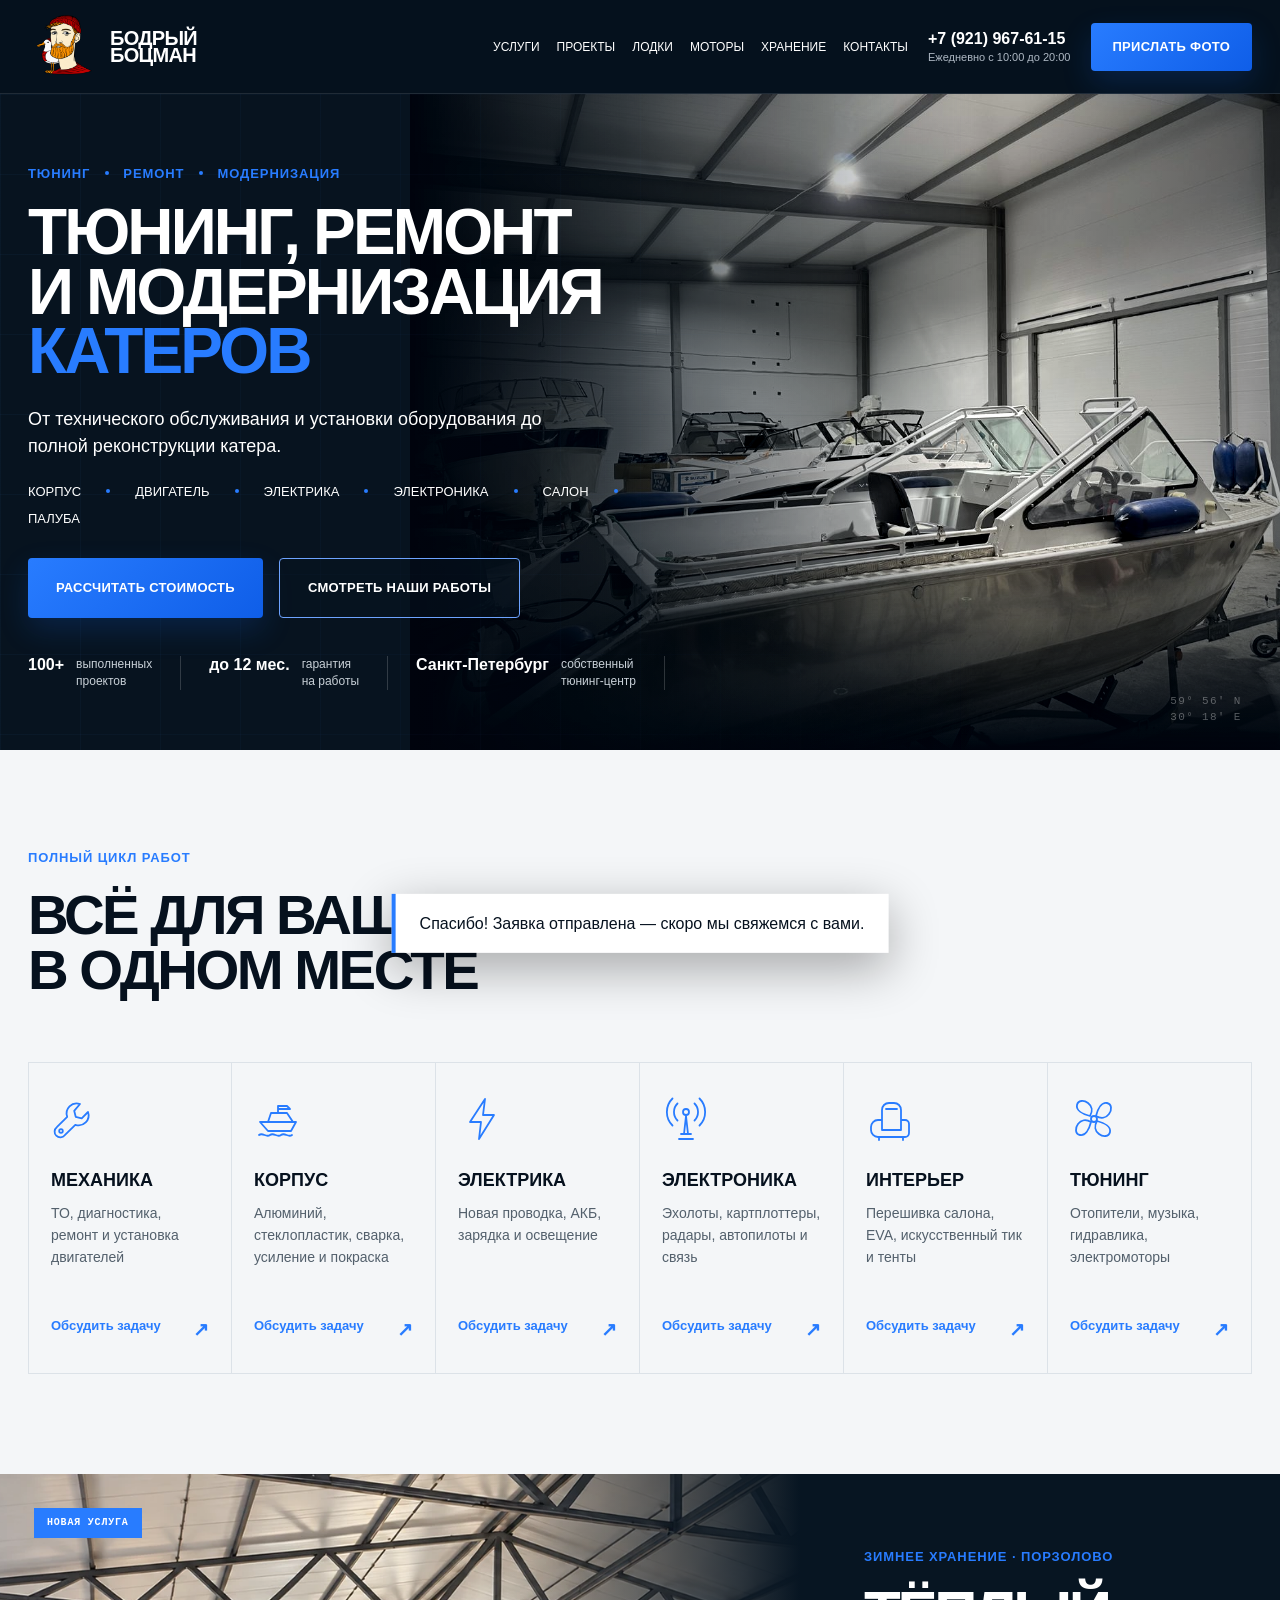
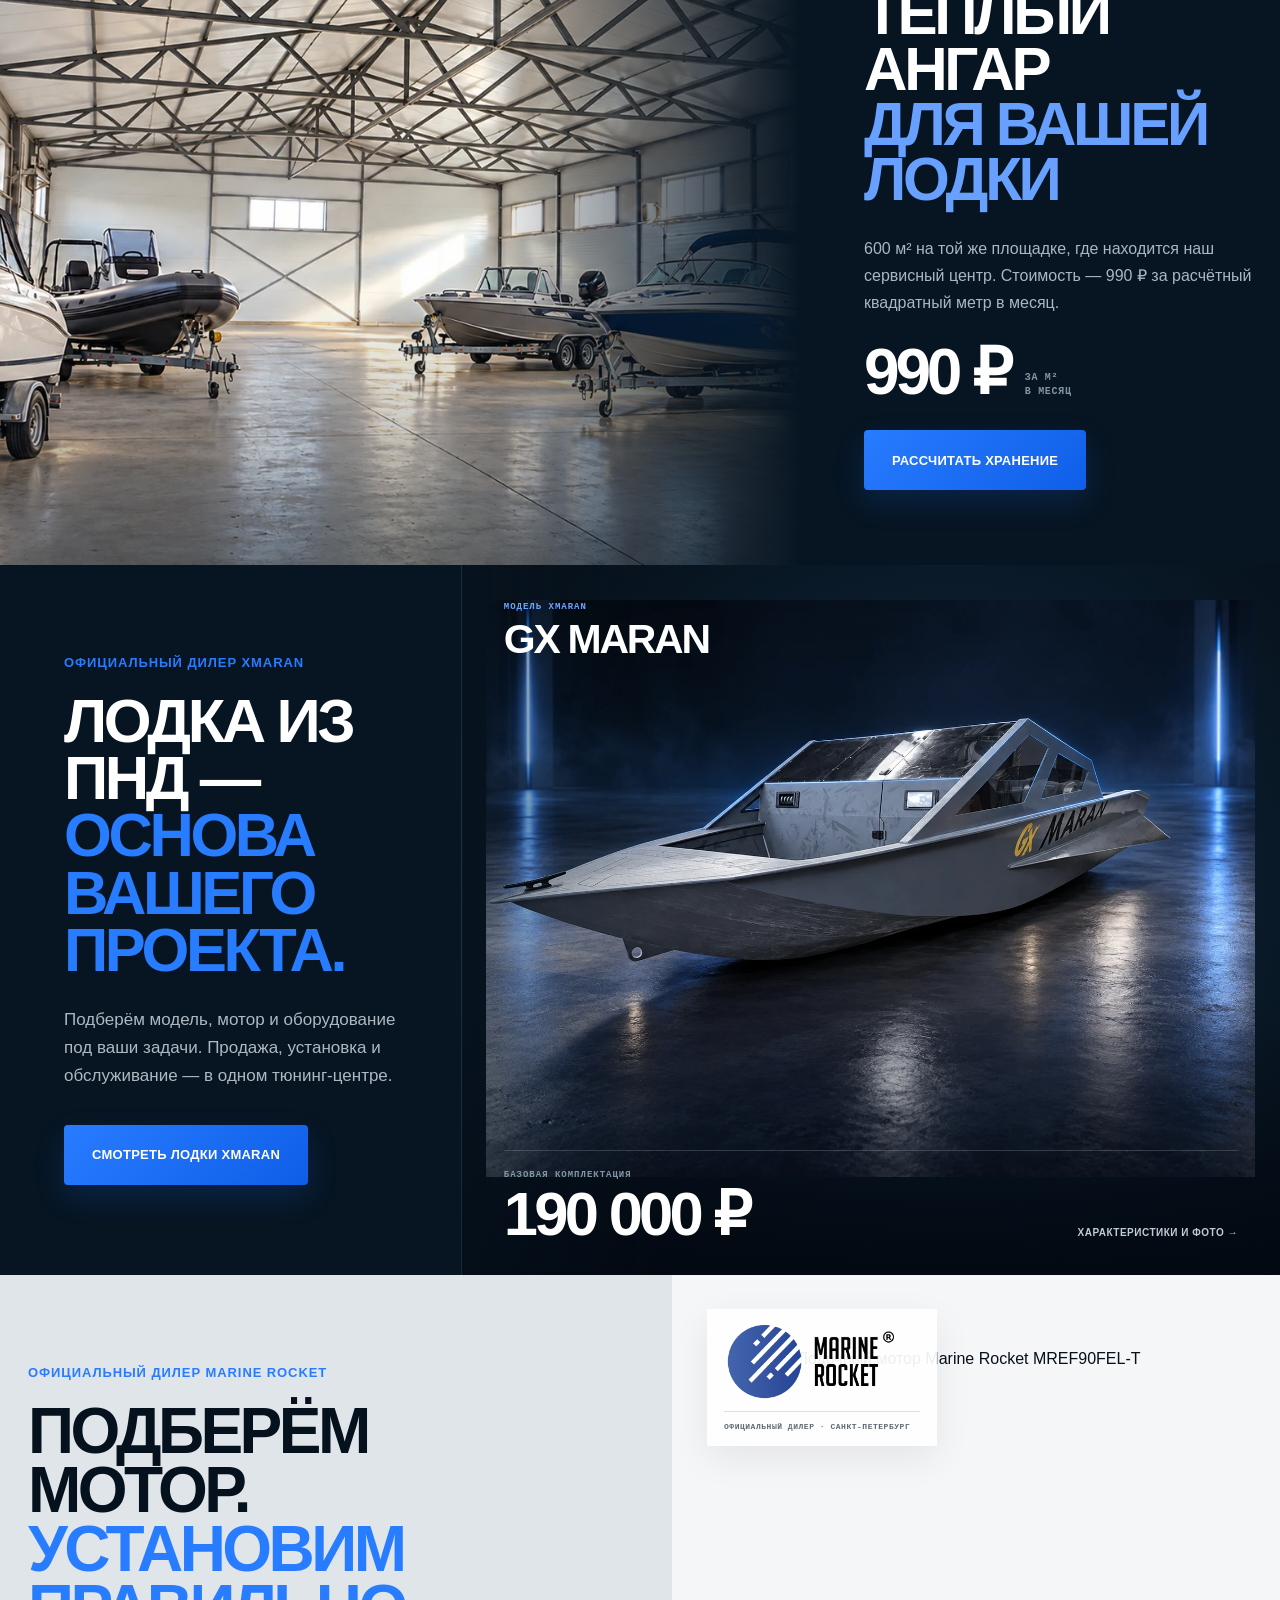
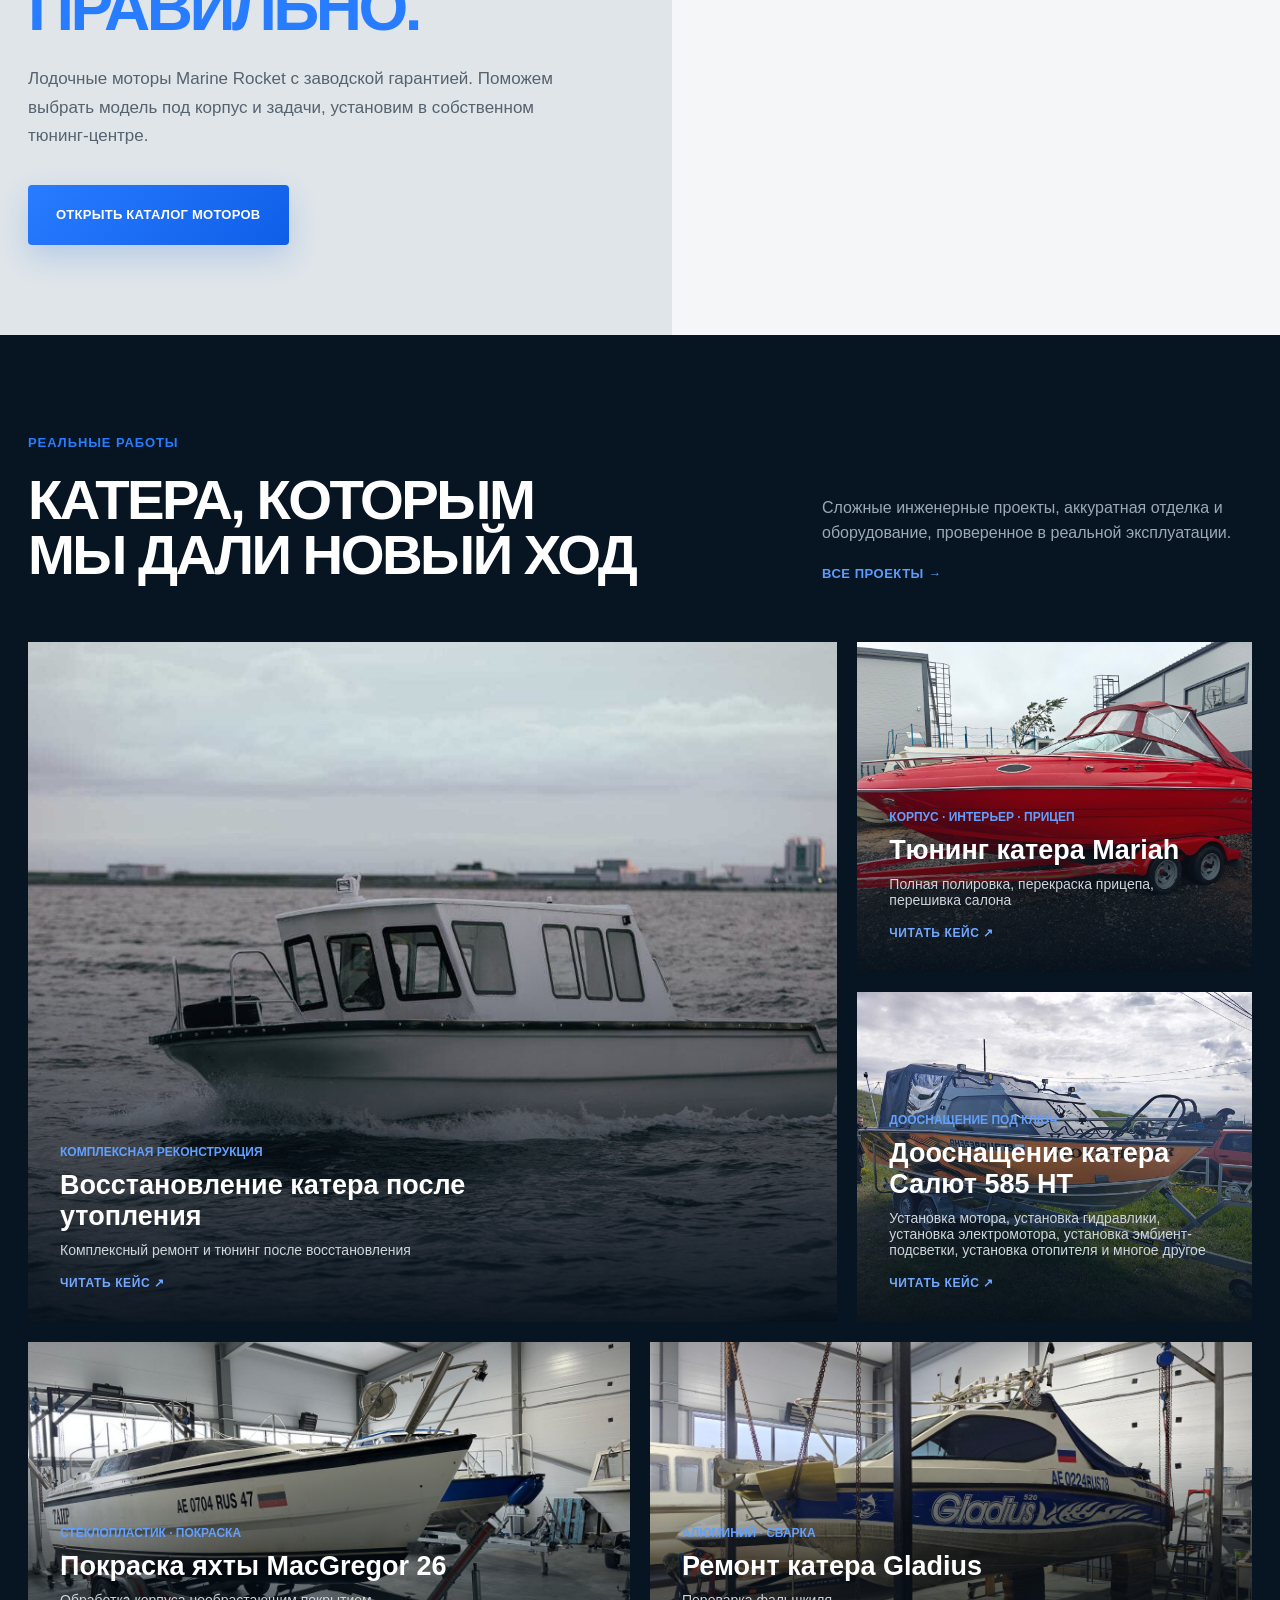
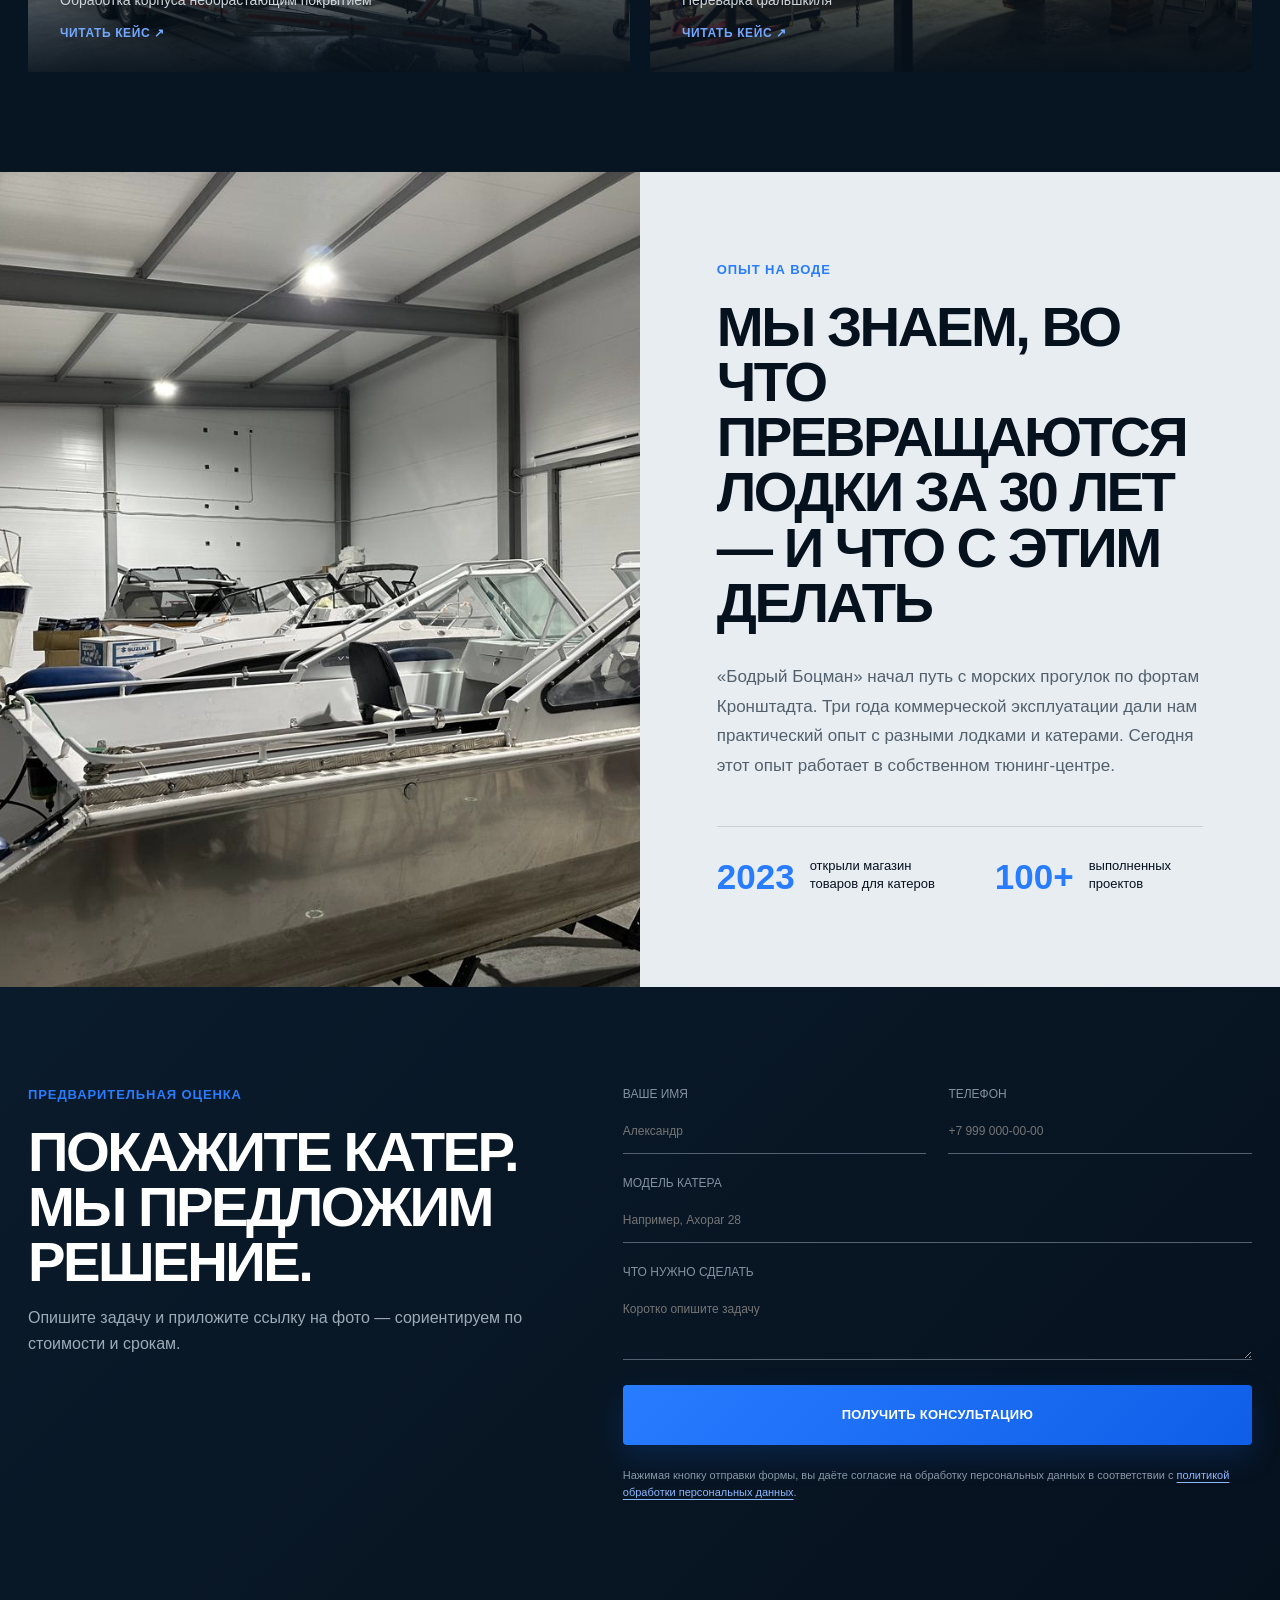
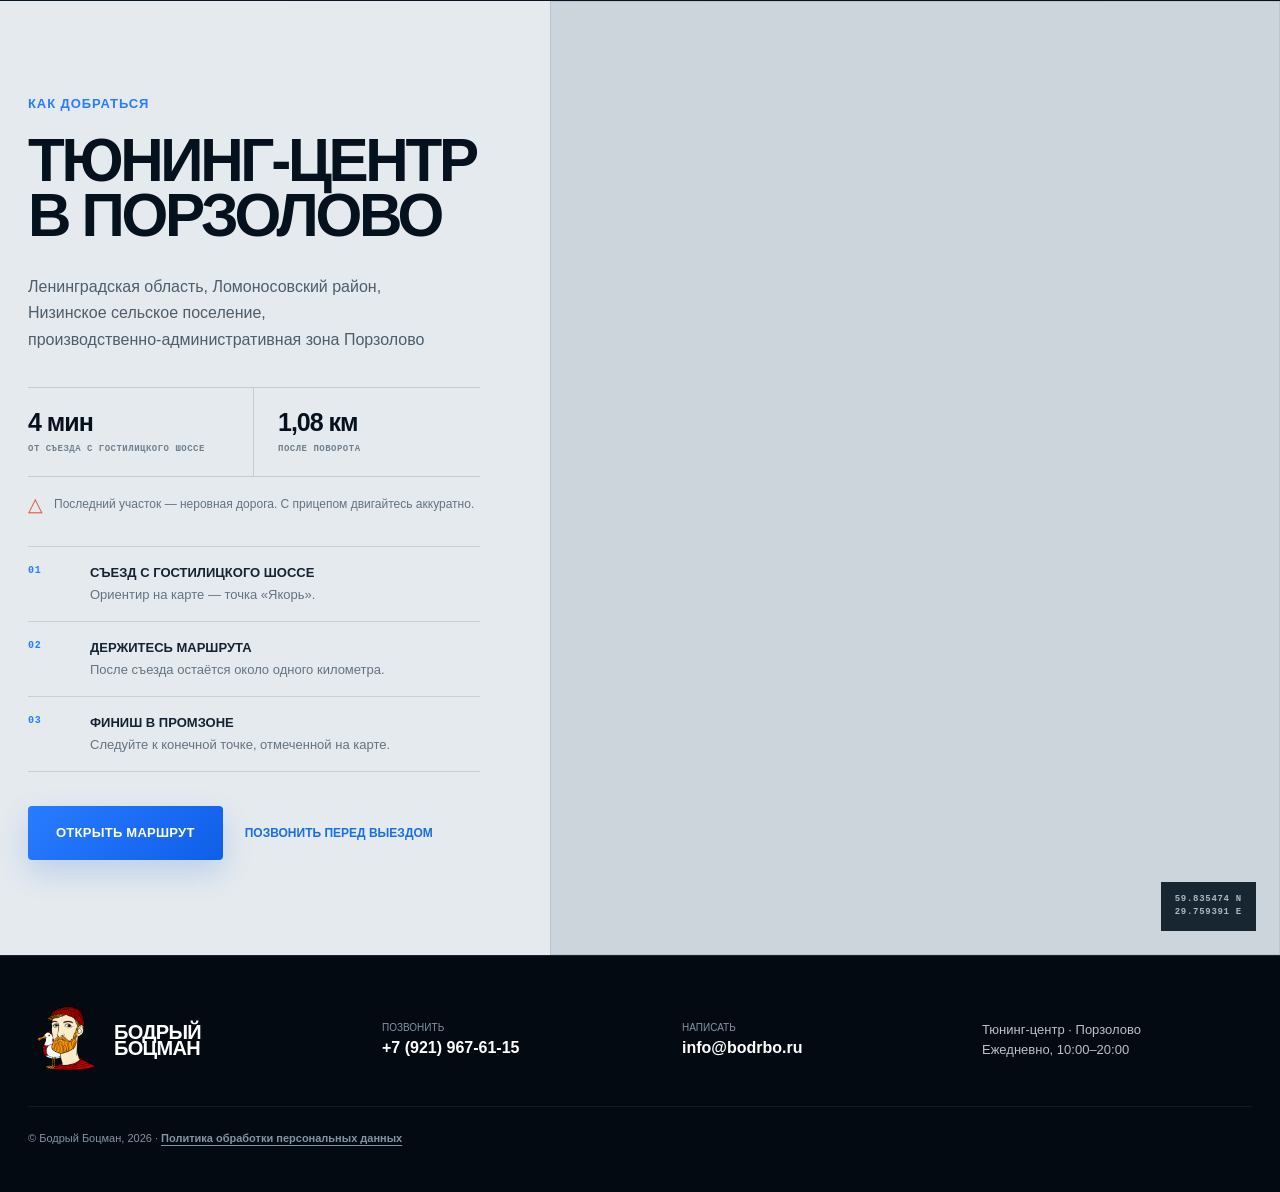
==== index.html @ 7adaf8bf "Add winter storage service and fix mobile boat photos" ====
<!doctype html>
<html lang="ru">
<head>
  <meta charset="UTF-8">
  <!-- Yandex.Metrika counter -->
  <script type="text/javascript">
      (function(m,e,t,r,i,k,a){
          m[i]=m[i]||function(){(m[i].a=m[i].a||[]).push(arguments)};
          m[i].l=1*new Date();
          for (var j = 0; j < document.scripts.length; j++) {if (document.scripts[j].src === r) { return; }}
          k=e.createElement(t),a=e.getElementsByTagName(t)[0],k.async=1,k.src=r,a.parentNode.insertBefore(k,a)
      })(window, document,'script','https://mc.yandex.ru/metrika/tag.js?id=104372402', 'ym');

      ym(104372402, 'init', {ssr:true, webvisor:true, clickmap:true, ecommerce:"dataLayer", referrer: document.referrer, url: location.href, accurateTrackBounce:true, trackLinks:true});
  </script>
  <!-- /Yandex.Metrika counter -->
  <meta name="viewport" content="width=device-width, initial-scale=1.0">
  <meta name="description" content="Тюнинг, ремонт и модернизация лодок, катеров и моторов в Санкт-Петербурге.">
  <meta name="theme-color" content="#071522">
  <link rel="canonical" href="https://bodrbo-tuning.ru/">
  <meta property="og:locale" content="ru_RU">
  <meta property="og:type" content="website">
  <meta property="og:title" content="Бодрый Боцман — тюнинг и ремонт катеров">
  <meta property="og:description" content="Тюнинг, ремонт и модернизация лодок, катеров и моторов в Санкт-Петербурге.">
  <meta property="og:url" content="https://bodrbo-tuning.ru/">
  <meta property="og:image" content="https://bodrbo-tuning.ru/assets/source-1.jpg">
  <title>Бодрый Боцман — тюнинг и ремонт катеров</title>
  <script type="application/ld+json" data-business-schema>
    {
      "@context": "https://schema.org",
      "@type": "LocalBusiness",
      "name": "Тюнинг-центр «Бодрый Боцман»",
      "url": "https://bodrbo-tuning.ru/",
      "telephone": "+79219676115",
      "email": "info@bodrbo.ru",
      "address": {
        "@type": "PostalAddress",
        "streetAddress": "производственно-административная зона Порзолово",
        "addressLocality": "Низинское сельское поселение",
        "addressRegion": "Ленинградская область",
        "addressCountry": "RU"
      },
      "geo": {
        "@type": "GeoCoordinates",
        "latitude": 59.835474,
        "longitude": 29.759391
      },
      "openingHoursSpecification": [{
        "@type": "OpeningHoursSpecification",
        "dayOfWeek": ["Monday", "Tuesday", "Wednesday", "Thursday", "Friday", "Saturday", "Sunday"],
        "opens": "10:00",
        "closes": "20:00"
      }]
    }
  </script>
  <link rel="icon" href="assets/boatswain-face-web.png" type="image/png">
  <link rel="stylesheet" href="styles.css?v=24">
</head>
<body>
  <noscript><div><img src="https://mc.yandex.ru/watch/104372402" style="position:absolute; left:-9999px;" alt=""></div></noscript>
  <header class="site-header">
    <a class="brand" href="#top" aria-label="Бодрый Боцман — на главную">
      <img class="brand__face" src="assets/boatswain-face-web.png" alt="">
      <strong class="brand__name">Бодрый<br>Боцман</strong>
      <span class="brand__descriptor">Тюнинг, ремонт<br>и модернизация катеров</span>
    </a>
    <nav class="nav" aria-label="Основная навигация">
      <a href="#services">Услуги</a><a href="/proekty/">Проекты</a><a href="/lodki-xmaran/">Лодки</a><a href="/lodochnye-motory-marine-rocket/">Моторы</a><a href="/zimnee-hranenie-lodok/">Хранение</a><a href="#contacts">Контакты</a>
    </nav>
    <div class="header-contact"><a href="tel:+79219676115" data-contact="phone">+7 (921) 967-61-15</a><small data-contact="hours-header">Ежедневно с 10:00 до 20:00</small></div>
    <a class="button button--small" href="#request">Прислать фото</a>
    <button class="menu-toggle" aria-expanded="false" aria-controls="mobile-menu" aria-label="Открыть меню"><span></span><span></span></button>
  </header>

  <div class="mobile-menu" id="mobile-menu">
    <a href="#services">Услуги</a><a href="/proekty/">Проекты</a><a href="/lodki-xmaran/">Лодки</a><a href="/lodochnye-motory-marine-rocket/">Моторы</a><a href="/zimnee-hranenie-lodok/">Хранение</a><a href="#contacts">Контакты</a>
    <a href="tel:+79219676115" data-contact="phone">+7 (921) 967-61-15</a>
  </div>

  <main id="top">
    <section class="hero">
      <div class="hero__photo" aria-hidden="true"></div>
      <div class="hero__grid" aria-hidden="true"></div>
      <div class="hero__content">
        <p class="eyebrow">Тюнинг <i></i> ремонт <i></i> модернизация</p>
        <h1>Тюнинг, ремонт<br>и модернизация<br><em>катеров</em></h1>
        <p class="hero__lead">От технического обслуживания и установки оборудования до полной реконструкции катера.</p>
        <div class="hero__tags"><span>Корпус</span><span>Двигатель</span><span>Электрика</span><span>Электроника</span><span>Салон</span><span>Палуба</span></div>
        <div class="hero__actions">
          <a class="button" href="#request">Рассчитать стоимость</a>
          <a class="button button--ghost" href="#projects">Смотреть наши работы</a>
        </div>
        <div class="trust-row">
          <div><b>100+</b><span>выполненных<br>проектов</span></div>
          <div><b>до 12 мес.</b><span>гарантия<br>на работы</span></div>
          <div><b>Санкт-Петербург</b><span>собственный<br>тюнинг-центр</span></div>
        </div>
      </div>
      <span class="hero__marker">59° 56′ N<br>30° 18′ E</span>
    </section>

    <section class="services" id="services" aria-labelledby="services-title">
      <div class="section-heading"><p class="eyebrow">Полный цикл работ</p><h2 id="services-title">Всё для вашего катера<br>в одном месте</h2></div>
      <div class="service-grid">
        <article><span class="service-icon"><svg aria-hidden="true" viewBox="0 0 48 48"><path d="M29 9a10 10 0 0 0-12.8 12.8L5.8 32.2a5.7 5.7 0 1 0 8 8L24.3 29.8A10 10 0 0 0 37 17l-6.3 6.3-6-1.5-1.5-6L29 9Z"/><circle cx="10" cy="36" r="1.8"/></svg></span><h3>Механика</h3><p>ТО, диагностика, ремонт и установка двигателей</p><a href="#request">Обсудить задачу <b>↗</b></a></article>
        <article><span class="service-icon"><svg aria-hidden="true" viewBox="0 0 48 48"><path d="M6 27h36l-5 9H14l-8-9Z"/><path d="M14 27l3-9h16l6 9M24 18v-7h9l3 3H24M5 40c4-3 7 3 11 0s7 3 11 0 7 3 11 0"/></svg></span><h3>Корпус</h3><p>Алюминий, стеклопластик, сварка, усиление и покраска</p><a href="#request">Обсудить задачу <b>↗</b></a></article>
        <article><span class="service-icon"><svg aria-hidden="true" viewBox="0 0 48 48"><path d="m27 4-15 23h11l-2 17 15-24H25l2-16Z"/></svg></span><h3>Электрика</h3><p>Новая проводка, АКБ, зарядка и освещение</p><a href="#request">Обсудить задачу <b>↗</b></a></article>
        <article><span class="service-icon"><svg aria-hidden="true" viewBox="0 0 48 48"><path d="M19 39h10M22 39l2-18 2 18M17 44h14"/><circle cx="24" cy="17" r="3"/><path d="M15.5 25.5a12 12 0 0 1 0-17M32.5 8.5a12 12 0 0 1 0 17M10.5 30.5a19 19 0 0 1 0-27M37.5 3.5a19 19 0 0 1 0 27"/></svg></span><h3>Электроника</h3><p>Эхолоты, картплоттеры, радары, автопилоты и связь</p><a href="#request">Обсудить задачу <b>↗</b></a></article>
        <article><span class="service-icon"><svg aria-hidden="true" viewBox="0 0 48 48"><path d="M16 28V15c0-4 3-7 7-7h5c4 0 7 3 7 7v13M12 25h4v10h19V25h4a4 4 0 0 1 4 4v9a4 4 0 0 1-4 4H12a7 7 0 0 1-7-7v-3a7 7 0 0 1 7-7ZM13 42v3M37 42v3"/><path d="M20 14h11"/></svg></span><h3>Интерьер</h3><p>Перешивка салона, EVA, искусственный тик и тенты</p><a href="#request">Обсудить задачу <b>↗</b></a></article>
        <article><span class="service-icon"><svg aria-hidden="true" viewBox="0 0 48 48"><circle cx="24" cy="24" r="3"/><path d="M26 21c2-8 6-14 11-13 5 1 5 7 2 11-3 4-8 5-13 2ZM27 26c8 2 14 6 13 11-1 5-7 5-11 2-4-3-5-8-2-13ZM21 27c-2 8-6 14-11 13-5-1-5-7-2-11 3-4 8-5 13-2ZM20 21c-8-2-14-6-13-11 1-5 7-5 11-2 4 3 5 8 2 13Z"/></svg></span><h3>Тюнинг</h3><p>Отопители, музыка, гидравлика, электромоторы</p><a href="#request">Обсудить задачу <b>↗</b></a></article>
      </div>
    </section>

    <section class="storage-teaser" aria-labelledby="storage-teaser-title">
      <div class="storage-teaser__visual"><img src="/assets/storage/winter-storage-hangar.webp" alt="Лодки в тёплом ангаре зимнего хранения" loading="lazy"><span>Новая услуга</span></div>
      <div class="storage-teaser__copy">
        <p class="eyebrow">Зимнее хранение · Порзолово</p>
        <h2 id="storage-teaser-title">Тёплый ангар<br><em>для вашей лодки</em></h2>
        <p>600 м² на той же площадке, где находится наш сервисный центр. Стоимость — 990 ₽ за расчётный квадратный метр в месяц.</p>
        <div class="storage-teaser__price"><strong>990 ₽</strong><span>за м²<br>в месяц</span></div>
        <a class="button" href="/zimnee-hranenie-lodok/">Рассчитать хранение</a>
      </div>
    </section>

    <section class="xmaran-teaser" id="boats" aria-labelledby="xmaran-teaser-title">
      <div class="xmaran-teaser__copy">
        <p class="eyebrow">Официальный дилер XMaran</p>
        <h2 id="xmaran-teaser-title">Лодка из ПНД —<br><em>основа вашего проекта.</em></h2>
        <p>Подберём модель, мотор и оборудование под ваши задачи. Продажа, установка и обслуживание — в одном тюнинг-центре.</p>
        <a class="button" href="/lodki-xmaran/">Смотреть лодки XMaran</a>
      </div>
      <a class="xmaran-feature" href="/lodki-xmaran/gx-maran/" aria-label="Подробнее о лодке GX Maran">
        <div class="xmaran-feature__heading"><small>Модель XMaran</small><strong>GX Maran</strong></div>
        <img src="/assets/boats/xmaran/gx-maran/gx-maran-hero.webp" alt="Лодка из ПНД GX Maran" loading="lazy">
        <div class="xmaran-feature__price"><small>Базовая комплектация</small><strong>190 000 ₽</strong><span>Характеристики и фото →</span></div>
      </a>
    </section>

    <section class="dealer-teaser" aria-labelledby="dealer-teaser-title">
      <div class="dealer-teaser__copy">
        <p class="eyebrow">Официальный дилер Marine Rocket</p>
        <h2 id="dealer-teaser-title">Подберём мотор.<br><em>Установим правильно.</em></h2>
        <p>Лодочные моторы Marine Rocket с заводской гарантией. Поможем выбрать модель под корпус и задачи, установим в собственном тюнинг-центре.</p>
        <a class="button" href="/lodochnye-motory-marine-rocket/">Открыть каталог моторов</a>
      </div>
      <div class="dealer-teaser__visual">
        <div class="dealer-teaser__identity">
          <img src="assets/marine-rocket-logo-black.png" alt="Marine Rocket">
          <span>Официальный дилер · Санкт-Петербург</span>
        </div>
        <img class="dealer-teaser__motor" src="https://static.marinerocket.ru/uploads/images/items/max/motor-lodochnyy-marine-rocket-mref90fel-t_698867_1132980553.jpg" alt="Лодочный мотор Marine Rocket MREF90FEL-T" loading="lazy">
      </div>
    </section>

    <section class="projects" id="projects" aria-labelledby="projects-title">
      <div class="section-heading section-heading--row"><div><p class="eyebrow">Реальные работы</p><h2 id="projects-title">Катера, которым<br>мы дали новый ход</h2></div><div class="projects-heading-side"><p>Сложные инженерные проекты, аккуратная отделка и оборудование, проверенное в реальной эксплуатации.</p><a href="/proekty/">Все проекты →</a></div></div>
      <div class="project-grid">
        <a class="project project--wide" data-case-card="recovery" href="/proekty/vosstanovlenie-katera-posle-utopleniya/"><img data-case-image src="assets/source-12.jpg" alt="Катер на воде после восстановления" loading="lazy"><div><span data-case-category>Комплексная реконструкция</span><h3 data-case-title>Восстановление катера после утопления</h3><p data-case-summary>Комплексный ремонт и тюнинг после восстановления</p><b>Читать кейс ↗</b></div></a>
        <a class="project" data-case-card="mariah" href="/proekty/tyuning-katera-mariah-s21le/"><img data-case-image src="assets/source-13.jpg" alt="Красный катер Mariah после тюнинга" loading="lazy"><div><span data-case-category>Корпус · интерьер · прицеп</span><h3 data-case-title>Тюнинг катера Mariah</h3><p data-case-summary>Полная полировка, перекраска прицепа, перешивка салона</p><b>Читать кейс ↗</b></div></a>
        <a class="project" data-case-card="salut" href="/proekty/tyuning-katera-salyut-585nt/"><img data-case-image src="assets/source-15.jpg" alt="Катер Салют 585НТ после дооснащения" loading="lazy"><div><span data-case-category>Дооснащение под ключ</span><h3 data-case-title>Дооснащение катера Салют 585 НТ</h3><p data-case-summary>Установка мотора, установка гидравлики, установка электромотора, установка эмбиент-подсветки, установка отопителя и многое другое</p><b>Читать кейс ↗</b></div></a>
        <a class="project" data-case-card="macgregor" href="/proekty/pokraska-yakhty-macgregor-26/"><img data-case-image src="assets/source-14.jpg" alt="Яхта MacGregor 26" loading="lazy"><div><span data-case-category>Стеклопластик · покраска</span><h3 data-case-title>Покраска яхты MacGregor 26</h3><p data-case-summary>Обработка корпуса необрастающим покрытием</p><b>Читать кейс ↗</b></div></a>
        <a class="project" data-case-card="gladius" href="/proekty/remont-falshkilya-gladius-520/"><img data-case-image src="assets/source-16.jpg" alt="Катер Gladius 520" loading="lazy"><div><span data-case-category>Алюминий · сварка</span><h3 data-case-title>Ремонт катера Gladius</h3><p data-case-summary>Переварка фальшкиля</p><b>Читать кейс ↗</b></div></a>
      </div>
    </section>

    <section class="about" id="about">
      <div class="about__image"><img src="assets/source-1.jpg" alt="Тюнинг-центр Бодрого Боцмана" loading="lazy"></div>
      <div class="about__copy"><p class="eyebrow">Опыт на воде</p><h2>Мы знаем, во что превращаются лодки за 30 лет — и что с этим делать</h2><p>«Бодрый Боцман» начал путь с морских прогулок по фортам Кронштадта. Три года коммерческой эксплуатации дали нам практический опыт с разными лодками и катерами. Сегодня этот опыт работает в собственном тюнинг-центре.</p><div class="about__stats"><div><b>2023</b><span>открыли магазин<br>товаров для катеров</span></div><div><b>100+</b><span>выполненных<br>проектов</span></div></div></div>
    </section>

    <section class="request" id="request">
      <div><p class="eyebrow">Предварительная оценка</p><h2>Покажите катер.<br>Мы предложим решение.</h2><p>Опишите задачу и приложите ссылку на фото — сориентируем по стоимости и срокам.</p></div>
      <form id="lead-form" action="submit-request.php" method="post">
        <input type="hidden" name="request_id" value="">
        <input type="hidden" name="source_url" value="">
        <label class="form-trap" aria-hidden="true">Сайт компании<input name="company_website" tabindex="-1" autocomplete="off"></label>
        <label>Ваше имя<input name="name" autocomplete="name" required placeholder="Александр"></label>
        <label>Телефон<input name="phone" autocomplete="tel" required placeholder="+7 999 000-00-00"></label>
        <label class="form-wide">Модель катера<input name="boat_model" autocomplete="off" placeholder="Например, Axopar 28"></label>
        <label class="form-wide">Что нужно сделать<textarea name="message" rows="3" placeholder="Коротко опишите задачу"></textarea></label>
        <button class="button form-wide" type="submit">Получить консультацию</button>
        <p class="form-note form-wide">Нажимая кнопку отправки формы, вы даёте согласие на обработку персональных данных в соответствии с <a href="/privacy/" target="_blank" rel="noopener">политикой обработки персональных данных</a>.</p>
      </form>
    </section>
  </main>

  <section class="location" id="contacts" aria-labelledby="location-title">
    <div class="location__info">
      <p class="eyebrow">Как добраться</p>
      <h2 id="location-title" data-contact="location-heading">Тюнинг-центр<br>в Порзолово</h2>
      <address data-contact="address">Ленинградская область, Ломоносовский район,<br>Низинское сельское поселение,<br>производственно-административная зона Порзолово</address>
      <dl class="location__facts">
        <div><dt>4 мин</dt><dd>от съезда с Гостилицкого шоссе</dd></div>
        <div><dt>1,08 км</dt><dd>после поворота</dd></div>
      </dl>
      <p class="location__road-note"><span aria-hidden="true">△</span>Последний участок — неровная дорога. С прицепом двигайтесь аккуратно.</p>
      <ol class="location__steps">
        <li><span>01</span><p><strong>Съезд с Гостилицкого шоссе</strong>Ориентир на карте — точка «Якорь».</p></li>
        <li><span>02</span><p><strong>Держитесь маршрута</strong>После съезда остаётся около одного километра.</p></li>
        <li><span>03</span><p><strong>Финиш в промзоне</strong>Следуйте к конечной точке, отмеченной на карте.</p></li>
      </ol>
      <div class="location__actions">
        <a class="button" data-contact="route" href="https://yandex.ru/maps/2/saint-petersburg/?ll=29.757679%2C59.835349&amp;mode=routes&amp;rtext=59.835158%2C29.745648~59.835474%2C29.759391&amp;rtt=auto&amp;ruri=~&amp;z=15.17" target="_blank" rel="noopener">Открыть маршрут</a>
        <a class="location__call" href="tel:+79219676115">Позвонить перед выездом</a>
      </div>
    </div>
    <div class="location__map">
      <iframe data-contact="map" src="https://yandex.ru/map-widget/v1/?ll=29.752520%2C59.835316&amp;mode=routes&amp;rtext=59.835158%2C29.745648~59.835474%2C29.759391&amp;rtt=auto&amp;ruri=~&amp;z=14.2" title="Маршрут от Гостилицкого шоссе до тюнинг-центра в Порзолово" loading="lazy" allowfullscreen></iframe>
      <span class="location__coordinates" data-contact="coordinates">59.835474 N<br>29.759391 E</span>
    </div>
  </section>

  <footer>
    <a class="footer-brand" href="#top" aria-label="Бодрый Боцман — наверх"><img src="assets/boatswain-face-web.png" alt=""><strong>Бодрый<br>Боцман</strong></a>
    <div><small>Позвонить</small><a href="tel:+79219676115" data-contact="phone">+7 (921) 967-61-15</a></div>
    <div><small>Написать</small><a href="mailto:info@bodrbo.ru" data-contact="email">info@bodrbo.ru</a></div>
    <p><span data-contact="location-label">Тюнинг-центр · Порзолово</span><br><span data-contact="hours-short">Ежедневно, 10:00–20:00</span></p>
    <span>© Бодрый Боцман, 2026 · <a href="/privacy/">Политика обработки персональных данных</a></span>
  </footer>
  <div class="toast" role="status" aria-live="polite">Спасибо! Заявка отправлена — скоро мы свяжемся с вами.</div>
  <script src="/site-content.php"></script>
  <script src="script.js?v=3"></script>
</body>
</html>
---- styles.css ----
:root{--ink:#06111e;--navy:#071522;--blue:#287cff;--blue2:#0f5ee8;--paper:#f4f6f8;--muted:#8995a3;--line:#dce2e8;--white:#fff;--max:1440px}
*{box-sizing:border-box}html{scroll-behavior:smooth}body{margin:0;background:var(--paper);color:var(--ink);font-family:Arial,Helvetica,sans-serif;-webkit-font-smoothing:antialiased}a{color:inherit;text-decoration:none}button,input,textarea{font:inherit}.site-header{height:94px;padding:0 max(28px,calc((100vw - var(--max))/2));background:#06111ef5;color:white;display:flex;align-items:center;gap:32px;position:absolute;z-index:20;width:100%;border-bottom:1px solid #ffffff1c}.brand{display:flex;align-items:center;gap:20px;margin-right:auto}.brand img,footer>img{width:190px;height:auto;filter:brightness(0) invert(1)}.brand span{font-size:12px;line-height:1.35;text-transform:uppercase;padding-left:20px;border-left:1px solid #ffffff3a}.nav{display:flex;gap:30px;font-size:13px;text-transform:uppercase}.nav a{transition:.2s}.nav a:hover{color:var(--blue)}.header-contact{display:flex;flex-direction:column;gap:3px}.header-contact a{font-weight:800}.header-contact small{font-size:11px;color:#aeb8c3}.button{display:inline-flex;align-items:center;justify-content:center;min-height:60px;padding:0 28px;color:white;background:linear-gradient(135deg,var(--blue),var(--blue2));border:0;border-radius:4px;text-transform:uppercase;font-size:13px;font-weight:800;letter-spacing:.02em;cursor:pointer;box-shadow:0 12px 30px #1263df33;transition:transform .2s,filter .2s}.button:hover{transform:translateY(-2px);filter:brightness(1.08)}.button--small{min-height:48px;padding:0 22px}.button--ghost{background:#07142188;border:1px solid #6da3ff;box-shadow:none}.menu-toggle,.mobile-menu{display:none}
.hero{min-height:750px;padding-top:94px;background:#07131f;color:white;position:relative;overflow:hidden}.hero__photo{position:absolute;inset:94px 0 0 32%;background:url('assets/source-1.jpg') center/cover no-repeat;filter:saturate(.65) contrast(1.12)}.hero__photo:after{content:"";position:absolute;inset:0;background:linear-gradient(90deg,#06111e 0%,#071420ba 24%,transparent 65%),linear-gradient(0deg,#06111e 0%,transparent 33%),linear-gradient(90deg,transparent 70%,#06111e55)}.hero__grid{position:absolute;inset:94px 0 0;background-image:linear-gradient(#51a0ff0b 1px,transparent 1px),linear-gradient(90deg,#51a0ff0b 1px,transparent 1px);background-size:80px 80px;mask-image:linear-gradient(90deg,#000,transparent 80%)}.hero__content{position:relative;z-index:2;width:min(var(--max),calc(100% - 56px));margin:auto;padding:72px 0 45px}.eyebrow{color:var(--blue);text-transform:uppercase;font-weight:800;font-size:13px;letter-spacing:.07em;margin:0 0 22px}.eyebrow i{display:inline-block;width:4px;height:4px;background:currentColor;border-radius:50%;margin:0 10px 3px}.hero h1{font-size:clamp(54px,5vw,76px);line-height:.93;text-transform:uppercase;letter-spacing:-.045em;margin:0 0 24px;max-width:690px}.hero h1 em{font-style:normal;color:var(--blue)}.hero__lead{font-size:18px;line-height:1.5;max-width:540px}.hero__tags{display:flex;gap:12px 25px;flex-wrap:wrap;max-width:620px;margin:24px 0}.hero__tags span{font-size:13px;text-transform:uppercase}.hero__tags span:not(:last-child):after{content:"";display:inline-block;width:4px;height:4px;background:var(--blue);border-radius:50%;margin-left:25px;vertical-align:3px}.hero__actions{display:flex;gap:16px;margin-top:32px}.trust-row{display:flex;margin-top:38px}.trust-row>div{display:flex;gap:12px;align-items:start;padding:0 28px;border-right:1px solid #ffffff2c}.trust-row>div:first-child{padding-left:0}.trust-row b{font-size:16px;white-space:nowrap}.trust-row span{font-size:12px;line-height:1.45;color:#c8d0d7}.hero__marker{position:absolute;right:3vw;bottom:25px;z-index:3;color:#ffffff55;font:11px/1.4 monospace;letter-spacing:.12em}
.services,.projects{padding:100px max(28px,calc((100vw - var(--max))/2))}.section-heading h2,.about h2,.request h2{font-size:clamp(38px,4.4vw,66px);letter-spacing:-.045em;line-height:.98;text-transform:uppercase;margin:0}.service-grid{display:grid;grid-template-columns:repeat(6,1fr);margin-top:65px;border-top:1px solid var(--line);border-bottom:1px solid var(--line)}.service-grid article{min-height:310px;padding:32px 22px;border-right:1px solid var(--line);display:flex;flex-direction:column}.service-grid article:first-child{border-left:1px solid var(--line)}.service-icon{display:flex;align-items:flex-start;height:55px;color:var(--blue);line-height:1}.service-icon svg{width:48px;height:48px;fill:none;stroke:currentColor;stroke-width:1.8;stroke-linecap:round;stroke-linejoin:round;overflow:visible}.service-grid h3{text-transform:uppercase;font-size:18px;margin:20px 0 12px}.service-grid p{color:#53606c;font-size:14px;line-height:1.55;margin:0}.service-grid a{margin-top:auto;color:var(--blue);font-size:13px;font-weight:700}.service-grid a b{float:right;font-size:19px}
.projects{background:var(--navy);color:white}.section-heading--row{display:flex;justify-content:space-between;align-items:end}.section-heading--row>p{max-width:430px;color:#9ca8b5;line-height:1.6}.project-grid{display:grid;grid-template-columns:1.25fr .75fr;gap:20px;margin-top:60px}.project{position:relative;min-height:330px;overflow:hidden;background:#0d2032}.project--wide{grid-row:span 2;min-height:680px}.project img{position:absolute;width:100%;height:100%;object-fit:cover;transition:transform .7s}.project:after{content:"";position:absolute;inset:30% 0 0;background:linear-gradient(transparent,#05101bee)}.project:hover img{transform:scale(1.035)}.project>div{position:absolute;z-index:2;bottom:0;padding:32px}.project span{color:#61a0ff;text-transform:uppercase;font-size:12px;font-weight:800}.project h3{font-size:27px;max-width:500px;margin:10px 0}.project p{margin:0;color:#ced5db;font-size:14px}
.about{display:grid;grid-template-columns:1fr 1fr;min-height:650px}.about__image{min-height:560px;overflow:hidden}.about__image img{width:100%;height:100%;object-fit:cover;filter:saturate(.75)}.about__copy{padding:90px clamp(28px,6vw,100px);background:#e8edf2}.about__copy>p:not(.eyebrow){color:#52606c;line-height:1.75;font-size:17px;max-width:650px;margin-top:32px}.about__stats{display:flex;gap:60px;margin-top:45px;border-top:1px solid #c7d0d9;padding-top:30px}.about__stats div{display:flex;align-items:start;gap:15px}.about__stats b{font-size:35px;color:var(--blue)}.about__stats span{font-size:13px;line-height:1.4}
.request{padding:100px max(28px,calc((100vw - var(--max))/2));display:grid;grid-template-columns:.9fr 1.1fr;gap:80px;background:linear-gradient(135deg,#0a1b2b,#06111e);color:white}.request>div>p:last-child{color:#9eabb7;line-height:1.6;max-width:520px}.request form{display:grid;grid-template-columns:1fr 1fr;gap:22px}.request label{font-size:12px;text-transform:uppercase;color:#8391a1}.request input,.request textarea{width:100%;margin-top:8px;padding:15px 0;color:white;background:transparent;border:0;border-bottom:1px solid #536273;outline:none;resize:vertical}.request input:focus,.request textarea:focus{border-color:var(--blue)}.form-wide{grid-column:1/-1}.form-note{font-size:11px!important;text-transform:none!important;color:#69798a!important;margin:0}.request button{width:100%}
footer{background:#030a11;color:white;padding:48px max(28px,calc((100vw - var(--max))/2));display:grid;grid-template-columns:1.2fr 1fr 1fr 1fr;gap:30px;align-items:center;border-top:1px solid #ffffff1a}footer>img{width:180px}footer div{display:flex;flex-direction:column;gap:6px}footer small{color:#667788;text-transform:uppercase;font-size:10px}footer a{font-weight:700}footer p{font-size:13px;line-height:1.5;color:#b8c2cb}footer>span{grid-column:1/-1;color:#526170;font-size:11px;padding-top:25px;border-top:1px solid #ffffff12}.toast{position:fixed;z-index:50;left:50%;bottom:30px;transform:translate(-50%,140%);background:white;color:var(--ink);padding:18px 24px;box-shadow:0 15px 50px #0005;border-left:4px solid var(--blue);transition:.4s}.toast.show{transform:translate(-50%,0)}
@media(max-width:1100px){.nav{display:none}.brand{margin-right:auto}.service-grid{grid-template-columns:repeat(3,1fr)}.service-grid article{border-bottom:1px solid var(--line)}.header-contact{display:none}.menu-toggle{display:flex;background:none;border:0;width:45px;height:40px;flex-direction:column;justify-content:center;gap:8px}.menu-toggle span{height:2px;background:#fff;width:30px}.mobile-menu{position:fixed;z-index:19;inset:94px 0 auto;background:#06111e;color:#fff;padding:30px;flex-direction:column;gap:24px;text-transform:uppercase}.mobile-menu.open{display:flex}}
@media(max-width:760px){.site-header{height:78px;padding:0 20px}.brand img{width:145px}.brand span,.site-header>.button{display:none}.mobile-menu{inset:78px 0 auto}.hero{padding-top:78px;min-height:790px}.hero__photo{inset:78px 0 0;background-position:58% center;opacity:.67}.hero__photo:after{background:linear-gradient(90deg,#06111ef0 0%,#06111e8a 85%),linear-gradient(0deg,#06111e 0%,transparent 50%)}.hero__content{width:calc(100% - 40px);padding:52px 0 32px}.hero h1{font-size:clamp(31px,10vw,43px);line-height:.98}.hero__lead{font-size:16px;max-width:350px}.hero__tags{gap:10px 14px}.hero__tags span:not(:last-child):after{margin-left:14px}.hero__actions{flex-direction:column;width:100%}.hero__actions .button{width:100%}.trust-row{overflow-x:auto;width:calc(100vw - 20px);padding-bottom:8px}.trust-row>div{min-width:180px;padding:0 18px}.services,.projects{padding:70px 20px}.service-grid{grid-template-columns:1fr;margin-top:38px}.service-grid article{min-height:auto;padding:24px 12px;display:grid;grid-template-columns:62px 1fr;gap:0 12px}.service-icon{grid-row:1/4}.service-grid h3{margin:3px 0 8px}.service-grid a{margin-top:18px}.section-heading--row{display:block}.section-heading--row>p{margin-top:20px}.project-grid{grid-template-columns:1fr;margin-top:35px}.project,.project--wide{min-height:420px;grid-row:auto}.project>div{padding:22px}.project h3{font-size:23px}.about{grid-template-columns:1fr}.about__image{min-height:360px}.about__copy{padding:60px 20px}.about__stats{gap:25px;flex-direction:column}.request{grid-template-columns:1fr;padding:70px 20px;gap:45px}.request form{grid-template-columns:1fr}.form-wide{grid-column:auto}footer{grid-template-columns:1fr;padding:45px 20px}footer>span{grid-column:auto}.section-heading h2,.about h2,.request h2{font-size:37px}}
@media(prefers-reduced-motion:reduce){*{scroll-behavior:auto!important;transition:none!important}}
@media(max-width:760px){.trust-row{scrollbar-width:none}.trust-row::-webkit-scrollbar{display:none}}

/* Updated brand lockup: real boatswain face + existing white wordmark */
.brand{gap:12px}
.brand .brand__face{width:70px;height:68px;object-fit:contain;filter:none}
.brand__name,.footer-brand strong{font-size:20px;line-height:.82;letter-spacing:-.035em;text-transform:uppercase}
.brand .brand__descriptor{font-size:12px;line-height:1.35;text-transform:uppercase;padding-left:20px;margin-left:8px;border-left:1px solid #ffffff3a}
.footer-brand{display:flex;align-items:center;gap:12px}
.footer-brand img{width:74px;height:72px;object-fit:contain}
@media(max-width:760px){
  .brand .brand__face{width:56px;height:54px}
  .brand__name{font-size:17px}
  .brand .brand__descriptor{display:none}
}

/* Project archive and case stories */
.site-header--solid{position:relative;background:#06111e}
.projects-heading-side{max-width:430px}
.projects-heading-side p{color:#9ca8b5;line-height:1.6;margin:0 0 18px}
.projects-heading-side a{color:#5d9cff;font-size:13px;font-weight:800;text-transform:uppercase;letter-spacing:.04em}
.project-grid{grid-template-columns:repeat(6,1fr)}
.project{grid-column:span 2;display:block}
.project--wide{grid-column:span 4;grid-row:span 2}
.project:nth-child(4),.project:nth-child(5){grid-column:span 3}
.project>div b{display:block;margin-top:18px;color:#72a8ff;font-size:12px;text-transform:uppercase;letter-spacing:.05em}
.project:focus-visible,.project-index-card:focus-visible{outline:3px solid var(--blue);outline-offset:4px}

.projects-index-hero{padding:100px max(28px,calc((100vw - var(--max))/2)) 70px;background:#071522;color:white}
.projects-index-hero h1{margin:0;font-size:clamp(52px,7vw,98px);line-height:.9;letter-spacing:-.055em;text-transform:uppercase}
.projects-index-hero>p:last-child{max-width:580px;margin:30px 0 0;color:#9eabb7;font-size:18px;line-height:1.6}
.projects-index-grid{display:grid;grid-template-columns:repeat(2,1fr);gap:2px;padding:2px;background:#dce2e8}
.project-index-card{position:relative;min-height:540px;overflow:hidden;background:#0d2032;color:white}
.project-index-card--large{grid-column:1/-1;min-height:700px}
.project-index-card img{position:absolute;inset:0;width:100%;height:100%;object-fit:cover;transition:transform .7s,filter .5s}
.project-index-card:after{content:"";position:absolute;inset:25% 0 0;background:linear-gradient(transparent,#05101bf2)}
.project-index-card>div{position:absolute;z-index:2;left:0;right:0;bottom:0;padding:clamp(26px,4vw,58px)}
.project-index-card span{color:#6ca6ff;text-transform:uppercase;font-size:12px;font-weight:800;letter-spacing:.05em}
.project-index-card h2{margin:12px 0 10px;max-width:760px;font-size:clamp(28px,3.5vw,54px);line-height:1;text-transform:uppercase;letter-spacing:-.04em}
.project-index-card p{max-width:650px;margin:0;color:#d0d7de;line-height:1.5}
.project-index-card b{display:block;margin-top:22px;color:#74aaff;font-size:12px;text-transform:uppercase;letter-spacing:.05em}
.project-index-card[href]:hover img{transform:scale(1.035)}
.project-index-card--preview img{filter:saturate(.35)}
.project-index-card--preview span{color:#8b98a5}
.projects-index-cta{padding:100px max(28px,calc((100vw - var(--max))/2));background:#eef1f4;text-align:center}
.projects-index-cta h2{margin:0 0 35px;font-size:clamp(38px,5vw,70px);text-transform:uppercase;letter-spacing:-.045em}

.case-page{background:#f2f4f6}
.case-hero{display:grid;grid-template-columns:1fr 1fr;min-height:720px;background:#071522;color:white}
.case-hero__copy{min-width:0;display:flex;flex-direction:column;justify-content:center;padding:90px clamp(28px,6vw,110px)}
.case-back{align-self:flex-start;margin-bottom:55px;color:#8ba0b4;font-size:13px;text-transform:uppercase;letter-spacing:.05em}
.case-back:hover{color:var(--blue)}
.case-hero h1{margin:0;font-size:clamp(50px,6vw,88px);line-height:.92;text-transform:uppercase;letter-spacing:-.055em}
.case-hero__lead{max-width:680px;margin:30px 0;color:#c5ced7;font-size:19px;line-height:1.55}
.case-hero>figure{margin:0;min-height:560px;overflow:hidden}
.case-hero>figure img{width:100%;height:100%;object-fit:cover}
.case-facts{display:flex;flex-wrap:wrap;gap:9px;margin-top:20px}
.case-facts span{padding:9px 12px;border:1px solid #ffffff32;color:#d8e0e7;font-size:11px;text-transform:uppercase}
.case-brief{display:grid;grid-template-columns:1.1fr .9fr;gap:80px;padding:110px max(28px,calc((100vw - var(--max))/2));background:#e9edf1;align-items:end}
.case-brief h2,.case-story__heading h2{margin:0;font-size:clamp(38px,4.5vw,66px);line-height:.98;text-transform:uppercase;letter-spacing:-.045em}
.case-brief>p{margin:0;color:#475563;font-size:19px;line-height:1.7}
.case-story{padding:105px max(28px,calc((100vw - var(--max))/2));background:#f6f7f8}
.case-story__heading{margin-bottom:70px}
.case-steps{border-top:1px solid #d5dce3}
.case-step{display:grid;grid-template-columns:.76fr 1.24fr;gap:70px;padding:55px 0;border-bottom:1px solid #d5dce3;align-items:center}
.case-step:nth-child(even){grid-template-columns:1.24fr .76fr}
.case-step:nth-child(even) .case-step__copy{order:2}
.case-step__copy>span{display:block;margin-bottom:35px;color:var(--blue);font:12px/1 monospace;letter-spacing:.12em}
.case-step__copy h2{margin:0 0 18px;font-size:clamp(28px,3vw,45px);line-height:1;text-transform:uppercase;letter-spacing:-.035em}
.case-step__copy p{margin:0;color:#56636f;font-size:17px;line-height:1.7}
.case-step figure{height:auto;aspect-ratio:1;margin:0;overflow:hidden;background:#dfe4e8}
.case-step figure img{display:block;width:100%;height:100%;object-fit:cover;object-position:50% 50%}
.case-result{padding:110px max(28px,calc((100vw - var(--max))/2));background:#071522;color:white}
.case-result h2{max-width:1150px;margin:0;font-size:clamp(34px,4vw,60px);line-height:1.12;letter-spacing:-.035em}
.case-result>div{display:flex;gap:16px;margin-top:50px}
.case-missing{min-height:70vh;padding:130px max(28px,calc((100vw - var(--max))/2));background:#071522;color:white}
.case-missing h1{font-size:clamp(50px,7vw,90px);text-transform:uppercase}

@media(max-width:900px){
  .project-grid{grid-template-columns:repeat(2,1fr)}
  .project,.project--wide,.project:nth-child(4),.project:nth-child(5){grid-column:auto;grid-row:auto;min-height:430px}
  .project--wide{grid-column:1/-1;min-height:600px}
  .projects-index-grid{grid-template-columns:1fr}
  .project-index-card--large{grid-column:auto}
  .case-hero,.case-brief{grid-template-columns:1fr}
  .case-hero__copy{padding:70px 28px}
  .case-hero>figure{min-height:500px}
  .case-brief{gap:35px;padding-top:80px;padding-bottom:80px}
  .case-step,.case-step:nth-child(even){grid-template-columns:1fr;gap:28px}
  .case-step:nth-child(even) .case-step__copy{order:0}
  .case-step figure{height:auto;aspect-ratio:1}
}
@media(max-width:760px){
  .projects-heading-side{margin-top:22px}
  .project-grid{grid-template-columns:1fr}
  .project,.project--wide,.project:nth-child(4),.project:nth-child(5){grid-column:auto;min-height:430px}
  .projects-index-hero{padding:70px 20px 55px}
  .projects-index-hero h1{font-size:46px}
  .projects-index-grid{padding:0;gap:1px}
  .project-index-card,.project-index-card--large{min-height:480px}
  .project-index-card>div{padding:24px 20px}
  .case-back{margin-bottom:40px}
  .case-hero h1{font-size:clamp(34px,9vw,45px)}
  .case-hero__lead{font-size:16px}
  .case-hero>figure{min-height:390px}
  .case-brief,.case-story,.case-result{padding:70px 20px}
  .case-brief>p{font-size:17px}
  .case-story__heading{margin-bottom:40px}
  .case-step{padding:40px 0}
  .case-step__copy>span{margin-bottom:22px}
  .case-step figure{height:auto;aspect-ratio:1}
  .case-result>div{flex-direction:column}
}

/* Responsive polish after desktop/mobile layout audit */
.about__image,.about__copy,.case-brief>*{min-width:0;max-width:100%}
.form-note{color:#8998a8!important}
footer small,footer>span{color:#8394a5}

@media(max-width:1100px){
  .menu-toggle{min-width:44px;height:44px}
  .mobile-menu{gap:4px}
  .mobile-menu a{display:flex;align-items:center;min-height:44px}
}

@media(max-width:900px){
  .service-grid a,.projects-heading-side a,.case-back,footer div a{display:flex;align-items:center;min-height:44px}
  .service-grid a{justify-content:space-between}
}

@media(min-width:761px) and (max-width:900px){
  .about{grid-template-columns:1fr}
  .about__image{min-height:460px}
  .about__copy{padding:80px 28px}
  .about__stats{gap:40px}
}

@media(max-width:760px){
  .hero__marker{display:none}
  .trust-row{display:grid;grid-template-columns:repeat(3,minmax(0,1fr));width:100%;overflow:visible;padding-bottom:0}
  .trust-row>div{min-width:0;padding:0 10px;gap:5px;flex-direction:column}
  .trust-row>div:first-child{padding-left:0}
  .trust-row>div:last-child{padding-right:0;border-right:0}
  .trust-row b{font-size:14px;white-space:normal}
  .trust-row span{font-size:11px}
  .projects-index-cta{padding:70px 20px}
  .case-step figure{height:auto;aspect-ratio:1}
  .case-result h2{font-size:clamp(27px,7.4vw,30px);line-height:1.16}
}

@media(max-width:360px){
  .hero h1{overflow-wrap:anywhere}
  .section-heading h2,.about h2,.request h2{font-size:32px;line-height:1;overflow-wrap:anywhere}
  .projects-index-hero h1{font-size:40px;line-height:.94}
  .case-hero__copy{padding:60px 20px}
  .case-hero h1{font-size:29px;line-height:.96;overflow-wrap:anywhere}
  .case-brief h2,.case-story__heading h2{font-size:31px;line-height:1;overflow-wrap:anywhere}
  .case-step__copy h2{font-size:26px}
  .case-result h2{font-size:27px}
  .trust-row{grid-template-columns:repeat(2,minmax(0,1fr));row-gap:16px}
  .trust-row>div:nth-child(2){border-right:0}
  .trust-row>div:last-child{grid-column:1/-1;flex-direction:row;align-items:center;justify-content:center;padding-top:14px;border-top:1px solid #ffffff2c}
}

/* Tuning center route */
.location{display:grid;grid-template-columns:minmax(420px,.86fr) minmax(0,1.14fr);min-height:760px;background:#e5eaee;color:var(--ink)}
.location__info{display:flex;min-width:0;flex-direction:column;justify-content:center;padding:95px clamp(36px,5.5vw,95px) 95px max(28px,calc((100vw - var(--max))/2))}
.location h2{max-width:680px;margin:0;font-size:clamp(42px,4.7vw,70px);line-height:.92;letter-spacing:-.055em;text-transform:uppercase}
.location address{max-width:680px;margin-top:30px;color:#4e5d69;font-size:16px;font-style:normal;line-height:1.65}
.location__facts{display:grid;grid-template-columns:repeat(2,minmax(0,1fr));max-width:680px;margin:34px 0 0;border-top:1px solid #c2ccd4;border-bottom:1px solid #c2ccd4}
.location__facts>div{min-width:0;padding:20px 24px;border-right:1px solid #c2ccd4}.location__facts>div:first-child{padding-left:0}.location__facts>div:last-child{border-right:0}
.location__facts dt{font-size:25px;font-weight:900;letter-spacing:-.04em}.location__facts dd{margin:6px 0 0;color:#71808c;font:700 9px/1.45 monospace;letter-spacing:.055em;text-transform:uppercase}
.location__road-note{display:flex;gap:11px;max-width:680px;margin:18px 0 0;color:#64727e;font-size:12px;line-height:1.5}.location__road-note span{flex:0 0 auto;color:#e4543d;font-size:19px;line-height:1}
.location__steps{max-width:680px;margin:32px 0 0;padding:0;border-top:1px solid #c7d0d7;list-style:none}
.location__steps li{display:grid;grid-template-columns:46px 1fr;gap:16px;padding:16px 0;border-bottom:1px solid #c7d0d7}.location__steps li>span{padding-top:3px;color:var(--blue);font:800 10px/1 monospace;letter-spacing:.08em}.location__steps p{margin:0;color:#65737f;font-size:13px;line-height:1.5}.location__steps strong{display:block;margin-bottom:3px;color:#152330;font-size:13px;text-transform:uppercase}
.location__actions{display:flex;align-items:center;flex-wrap:wrap;gap:22px;margin-top:34px}.location__actions .button{min-height:54px}.location__call{display:inline-flex;align-items:center;min-height:44px;color:#176ee8;font-size:12px;font-weight:800;text-transform:uppercase}.location__call:hover{color:#0a52bc}
.location__actions a:focus-visible{outline:3px solid #74aaff;outline-offset:3px}
.location__map{position:relative;min-width:0;min-height:760px;overflow:hidden;background:#ccd5dc;isolation:isolate}.location__map:after{content:"";position:absolute;z-index:1;inset:0;border:1px solid #07152214;pointer-events:none}.location__map iframe{position:absolute;inset:0;width:100%;height:100%;border:0}
.location__coordinates{position:absolute;z-index:2;right:24px;bottom:24px;padding:11px 14px;background:#071522e8;color:#a9b8c5;font:700 9px/1.5 monospace;letter-spacing:.08em;pointer-events:none}
footer p a{color:inherit}

@media(max-width:900px){
  .location{grid-template-columns:1fr}.location__info{padding:80px 28px}.location__map{min-height:620px}
}
@media(max-width:760px){
  .location__info{padding:70px 20px}.location h2{font-size:37px}.location address{margin-top:24px;font-size:15px}.location__facts{margin-top:28px}.location__facts>div{padding:17px 15px}.location__facts dt{font-size:22px}.location__steps{margin-top:27px}.location__steps li{grid-template-columns:36px 1fr;gap:10px}.location__actions{align-items:stretch;flex-direction:column;gap:9px;margin-top:30px}.location__actions .button,.location__call{width:100%;justify-content:center}.location__map{min-height:520px}.location__coordinates{right:14px;bottom:14px}
}
@media(max-width:360px){.location h2{font-size:32px}.location__coordinates{display:none}}

/* Lead form integration states */
.request form{position:relative}
.form-trap{position:absolute!important;left:-10000px!important;width:1px!important;height:1px!important;overflow:hidden!important}
.request button[disabled]{cursor:wait;opacity:.72;transform:none;filter:none}
.toast{max-width:min(520px,calc(100vw - 40px));line-height:1.45}
.toast--error{border-left-color:#d94b4b}

/* Marine Rocket catalog */
.motors-page{--rocket:#ff623e;--motor-silver:#dfe5e9;background:#eef1f4}
.nav a[aria-current="page"]{color:#70a8ff}
.motor-hero{display:grid;grid-template-columns:minmax(0,1.02fr) minmax(440px,.98fr);min-height:720px;background:#06111e;color:#fff;overflow:hidden}
.motor-hero__copy{display:flex;flex-direction:column;justify-content:center;padding:90px max(28px,calc((100vw - var(--max))/2)) 90px max(28px,calc((100vw - var(--max))/2));padding-right:clamp(40px,6vw,100px)}
.motor-brand-sign{display:flex;align-items:center;gap:18px;max-width:520px;margin:0 0 30px;padding:0 0 22px;border-bottom:1px solid #ffffff24}
.motor-brand-sign img{width:190px;height:auto;flex:0 0 auto}
.motor-brand-sign span{padding-left:18px;border-left:1px solid #ffffff2b;color:#9eacb9;font:700 9px/1.55 monospace;letter-spacing:.06em;text-transform:uppercase}
.motor-hero h1{max-width:760px;margin:0;font-size:clamp(55px,6.2vw,92px);line-height:.88;letter-spacing:-.06em;text-transform:uppercase}
.motor-hero h1 em{color:var(--blue);font-style:normal}
.motor-hero__lead{max-width:670px;margin:30px 0 0;color:#bac5cf;font-size:18px;line-height:1.65}
.motor-hero__actions{display:flex;flex-wrap:wrap;gap:14px;margin-top:36px}
.motor-hero__facts{display:grid;grid-template-columns:repeat(3,1fr);max-width:720px;margin:48px 0 0;border-top:1px solid #ffffff24}
.motor-hero__facts div{min-width:0;padding:23px 18px 0;border-right:1px solid #ffffff24}
.motor-hero__facts div:first-child{padding-left:0}
.motor-hero__facts div:last-child{border:0}
.motor-hero__facts dt{font-size:22px;font-weight:800;letter-spacing:-.03em}
.motor-hero__facts dd{margin:6px 0 0;color:#8998a6;font-size:11px;line-height:1.4;text-transform:uppercase}
.motor-hero__visual{position:relative;display:flex;align-items:center;justify-content:center;min-height:720px;background:#f7f8f9;isolation:isolate}
.motor-hero__visual:before{content:"";position:absolute;width:min(78%,600px);aspect-ratio:1;border:1px solid #0b22361d;border-radius:50%;box-shadow:0 0 0 50px #0b223608,0 0 0 100px #0b223606}
.motor-hero__visual img{position:relative;z-index:2;width:min(65%,470px);height:600px;object-fit:contain;mix-blend-mode:multiply;filter:contrast(1.08);transform:translateY(-6px)}
.motor-hero__stamp{position:absolute;z-index:4;top:40px;right:40px;width:108px;height:108px;padding:25px 14px;border-radius:50%;background:var(--rocket);color:#fff;font:700 11px/1.35 monospace;text-align:center;text-transform:uppercase;transform:rotate(8deg);box-shadow:0 16px 35px #aa351f35}
.motor-hero__code{position:absolute;z-index:1;left:25px;bottom:3px;color:#0715220a;font-size:clamp(150px,19vw,310px);font-weight:900;line-height:.6;letter-spacing:-.12em}
.motor-hero__visual>p{position:absolute;z-index:4;right:38px;bottom:34px;display:flex;flex-direction:column;gap:5px;margin:0;padding:13px 16px;border-left:3px solid var(--rocket);background:#f7f8f9dd;color:#071522}
.motor-hero__visual>p b{font-size:16px}.motor-hero__visual>p span{color:#5d6872;font:10px/1.4 monospace;text-transform:uppercase}

.dealer-proof{padding:105px max(28px,calc((100vw - var(--max))/2));background:#e4e9ed}
.dealer-proof__intro{display:grid;grid-template-columns:.8fr 1.2fr;align-items:end;gap:60px}
.dealer-proof__intro .eyebrow{margin:0}.dealer-proof h2{margin:0;font-size:clamp(42px,5vw,72px);line-height:.92;letter-spacing:-.055em;text-transform:uppercase}
.dealer-proof__grid{display:grid;grid-template-columns:repeat(3,1fr);margin-top:72px;border-top:1px solid #c5cdd4}
.dealer-proof article{padding:30px 34px 0 0;border-right:1px solid #c5cdd4}
.dealer-proof article+article{padding-left:34px}
.dealer-proof article:last-child{border-right:0}
.dealer-proof article>span{color:var(--blue);font:700 11px/1 monospace;letter-spacing:.08em;text-transform:uppercase}
.dealer-proof h3{max-width:360px;margin:24px 0 14px;font-size:23px;line-height:1.08;text-transform:uppercase;letter-spacing:-.025em}
.dealer-proof article p{max-width:390px;margin:0;color:#56636f;font-size:15px;line-height:1.65}

.motor-catalog{padding:110px max(28px,calc((100vw - var(--max))/2));background:#f5f7f8}
.motor-catalog__heading{display:flex;justify-content:space-between;align-items:end;gap:50px}
.motor-catalog__heading h2{margin:0;font-size:clamp(45px,5vw,74px);line-height:.92;letter-spacing:-.055em;text-transform:uppercase}
.motor-catalog__meta{display:flex;flex-direction:column;align-items:flex-end;gap:7px;padding-bottom:4px;text-align:right}
.motor-catalog__meta output{font-size:20px;font-weight:800}.motor-catalog__meta small{color:#7a8792;font-size:11px;text-transform:uppercase}
.motor-filters{display:grid;grid-template-columns:1.4fr .8fr .8fr;gap:1px;margin-top:62px;background:#cdd5dc;border:1px solid #cdd5dc}
.motor-filters label{display:flex;flex-direction:column;gap:9px;padding:16px 18px;background:#fff}
.motor-filters label>span{color:#7b8792;font-size:10px;text-transform:uppercase;letter-spacing:.06em}
.motor-filters input,.motor-filters select{width:100%;min-height:32px;padding:0 30px 0 0;border:0;outline:0;background:transparent;color:#071522;font-size:15px;font-weight:700}
.motor-filters input:focus,.motor-filters select:focus{box-shadow:0 2px 0 var(--blue)}
.motor-categories{display:flex;flex-wrap:wrap;gap:8px;margin-top:16px}
.motor-categories button{min-height:44px;padding:0 17px;border:1px solid #cdd5dc;border-radius:100px;background:transparent;color:#53606c;font-size:12px;font-weight:800;text-transform:uppercase;cursor:pointer;transition:.2s}
.motor-categories button:hover{border-color:#7daeff;color:#0f5ee8}.motor-categories button[aria-pressed="true"]{border-color:#1d6ff1;background:#1d6ff1;color:#fff}
.motor-categories button:focus-visible,.motor-card button:focus-visible,.motor-card a:focus-visible,.motor-product-page button:focus-visible,.motor-product-page a:focus-visible{outline:3px solid #74aaff;outline-offset:3px}
.motor-catalog__note{max-width:820px;margin:22px 0 0;color:#7c8994;font-size:12px;line-height:1.55}
.motor-catalog__loading{display:grid;grid-template-columns:repeat(3,1fr);gap:18px;margin-top:45px}
.motor-catalog__loading span{height:480px;background:linear-gradient(100deg,#e5e9ec 15%,#f4f6f8 35%,#e5e9ec 55%);background-size:240% 100%;animation:motor-loading 1.4s infinite}
.motor-catalog__loading p{grid-column:1/-1;margin:3px 0 0;color:#7d8993;font-size:12px;text-transform:uppercase}
@keyframes motor-loading{to{background-position-x:-240%}}
.motor-grid{display:grid;grid-template-columns:repeat(3,minmax(0,1fr));gap:18px;margin-top:45px}
.motor-card{display:flex;min-width:0;flex-direction:column;background:#fff;border:1px solid #e0e5e9;box-shadow:0 16px 45px #0715220a;transition:transform .25s,box-shadow .25s}
.motor-card:hover{transform:translateY(-4px);box-shadow:0 24px 55px #07152216}
.motor-card__media{position:relative;display:flex;align-items:center;justify-content:center;height:345px;padding:26px;background:#edf1f3;overflow:hidden}
.motor-card__media img{width:100%;height:100%;object-fit:contain;mix-blend-mode:multiply;transition:transform .35s}.motor-card:hover .motor-card__media img{transform:scale(1.025)}
.motor-card__media--empty:after{content:"MARINE ROCKET";color:#9ba6af;font:800 17px/1 monospace;letter-spacing:.05em}
.motor-card__status{position:absolute;top:16px;left:16px;padding:8px 10px;background:#0d865a;color:#fff;font-size:9px;font-weight:800;letter-spacing:.055em;text-transform:uppercase}.motor-card__status--muted{background:#6d7882}
.motor-card__content{display:flex;flex:1;flex-direction:column;padding:27px}
.motor-card__category{margin:0;color:#287cff;font-size:10px;font-weight:800;letter-spacing:.06em;text-transform:uppercase}
.motor-card__title{min-height:52px;margin:12px 0 20px;font-size:26px;line-height:1;letter-spacing:-.035em;text-transform:uppercase;overflow-wrap:anywhere}
.motor-card__title a{color:inherit;text-decoration:none}
.motor-card__price{margin:0 0 24px;font-size:25px;font-weight:800;letter-spacing:-.025em}.motor-card__price-label{display:block;margin-bottom:5px;color:#8a959f;font-size:9px;font-weight:500;letter-spacing:.06em;text-transform:uppercase}
.motor-card__specs{margin:0 0 26px;border-top:1px solid #e2e7eb}
.motor-card__specs>div{display:flex;justify-content:space-between;gap:15px;padding:10px 0;border-bottom:1px solid #e2e7eb;font-size:12px}
.motor-card__specs dt{color:#84909a}.motor-card__specs dd{margin:0;text-align:right;font-weight:700}
.motor-card__actions{display:grid;grid-template-columns:1fr auto;gap:12px;align-items:center;margin-top:auto}
.motor-card__request{min-height:48px;padding:0 15px;font-size:11px}.motor-card__details{display:inline-flex;align-items:center;justify-content:center;min-height:44px;padding:0;border:0;background:transparent;color:#1d6ff1;font-size:11px;font-weight:800;text-transform:uppercase;cursor:pointer}
.motor-catalog__empty{grid-column:1/-1;padding:80px 30px;border:1px solid #dbe1e6;background:#fff;text-align:center}.motor-catalog__empty strong{display:block;font-size:28px;text-transform:uppercase}.motor-catalog__empty p{max-width:520px;margin:14px auto 28px;color:#71808c;line-height:1.6}
.motor-catalog__empty--error{border-top:4px solid var(--rocket)}

.motor-service-band{position:relative;display:grid;grid-template-columns:1.25fr .75fr;gap:70px;align-items:end;padding:110px max(28px,calc((100vw - var(--max))/2));overflow:hidden;background:#0b1c2c;color:#fff}
.motor-service-band h2{max-width:900px;margin:0;font-size:clamp(40px,5vw,72px);line-height:.93;letter-spacing:-.05em;text-transform:uppercase}
.motor-service-band>p:not(.motor-service-band__mark){position:relative;z-index:2;max-width:500px;margin:0;color:#a8b4bf;font-size:17px;line-height:1.7}
.motor-service-band__mark{position:absolute;right:-25px;top:-38px;margin:0;color:#ffffff08;font:900 clamp(85px,12vw,190px)/1 Arial,sans-serif;letter-spacing:-.07em;white-space:nowrap}
.motor-request{border-top:1px solid #ffffff17}

.motor-product-page{background:#f4f6f8}
.motor-breadcrumbs{display:flex;align-items:center;gap:11px;padding:24px max(28px,calc((100vw - var(--max))/2));background:#071522;color:#758697;font:10px/1.4 monospace;letter-spacing:.055em;text-transform:uppercase;overflow-x:auto;white-space:nowrap}
.motor-breadcrumbs a{color:#afbac4}.motor-breadcrumbs a:hover{color:#69a3ff}.motor-breadcrumbs span[aria-current="page"]{color:#fff}
.motor-product-hero{display:grid;grid-template-columns:minmax(0,1.06fr) minmax(440px,.94fr);min-height:760px;background:#071522;color:#fff}
.motor-product-gallery{display:flex;min-width:0;flex-direction:column;padding:42px clamp(28px,4vw,65px);background:#eef1f3}
.motor-product-gallery__stage{position:relative;display:flex;flex:1;align-items:center;justify-content:center;min-height:590px;overflow:hidden;background:#eef1f3;isolation:isolate}
.motor-product-gallery__stage:before{content:"";position:absolute;width:min(70%,520px);aspect-ratio:1;border:1px solid #07152218;border-radius:50%;box-shadow:0 0 0 48px #07152207,0 0 0 96px #07152205}
.motor-product-gallery__image{position:relative;z-index:2;width:min(72%,560px);height:590px;object-fit:contain;mix-blend-mode:multiply;filter:contrast(1.05)}
.motor-product-gallery__brand{position:absolute;z-index:3;top:0;right:0;display:flex;align-items:center;gap:12px}
.motor-product-gallery__brand img{width:145px;height:auto}
.motor-product-gallery__brand span{max-width:105px;padding-left:12px;border-left:1px solid #0715222c;color:#65727d;font:700 8px/1.45 monospace;letter-spacing:.06em;text-transform:uppercase}
.motor-product-gallery__code{position:absolute;z-index:1;right:2%;bottom:1%;color:#0715220b;font-size:clamp(120px,15vw,245px);font-weight:900;line-height:.58;letter-spacing:-.12em;text-align:right}
.motor-product-gallery__status{position:absolute;z-index:3;top:0;left:0;padding:10px 13px;background:#0d865a;color:#fff;font-size:10px;font-weight:800;letter-spacing:.055em;text-transform:uppercase}.motor-product-gallery__status--muted{background:#6d7882}
.motor-product-gallery__thumbs{display:flex;gap:9px;justify-content:center;margin-top:20px;overflow-x:auto;scrollbar-width:none}.motor-product-gallery__thumbs::-webkit-scrollbar{display:none}
.motor-product-gallery__thumb{flex:0 0 74px;width:74px;height:74px;padding:5px;border:1px solid #cbd3d9;background:#fff;cursor:pointer}.motor-product-gallery__thumb.is-active{border:2px solid var(--blue)}.motor-product-gallery__thumb img{width:100%;height:100%;object-fit:contain;mix-blend-mode:multiply}
.motor-product-copy{display:flex;min-width:0;flex-direction:column;justify-content:center;padding:75px clamp(35px,6vw,100px)}
.motor-product-copy__back{align-self:flex-start;margin-bottom:45px;color:#8091a2;font-size:11px;font-weight:700;letter-spacing:.045em;text-transform:uppercase}.motor-product-copy__back:hover{color:#6da5ff}
.motor-product-copy .eyebrow{margin-bottom:18px}.motor-product-copy h1{margin:0;font-size:clamp(45px,5.1vw,78px);line-height:.9;letter-spacing:-.055em;text-transform:uppercase;overflow-wrap:anywhere}.motor-product-copy h1 small{display:block;margin-bottom:14px;color:#8493a1;font-size:11px;line-height:1;letter-spacing:.1em}.motor-product-copy h1 em{color:var(--blue);font-style:normal}
.motor-product-copy__lead{max-width:660px;margin:28px 0 0;color:#aeb9c3;font-size:17px;line-height:1.65}
.motor-product-quick-specs{display:grid;grid-template-columns:repeat(2,1fr);margin:34px 0 0;border-top:1px solid #ffffff22;border-left:1px solid #ffffff22}.motor-product-quick-specs>div{min-width:0;padding:15px 17px;border-right:1px solid #ffffff22;border-bottom:1px solid #ffffff22}.motor-product-quick-specs dt{color:#748596;font-size:9px;letter-spacing:.065em;text-transform:uppercase}.motor-product-quick-specs dd{margin:7px 0 0;font-size:14px;font-weight:800;overflow-wrap:anywhere}
.motor-product-price{display:flex;flex-direction:column;margin-top:32px}.motor-product-price>span{color:#748596;font-size:9px;letter-spacing:.065em;text-transform:uppercase}.motor-product-price>b{margin-top:5px;font-size:34px;letter-spacing:-.035em}.motor-product-price>small{margin-top:6px;color:#6e7f90;font-size:10px;line-height:1.4}
.motor-product-actions{display:flex;flex-wrap:wrap;gap:12px;margin-top:30px}.motor-product-actions .button{min-height:54px}.motor-product-actions .button--ghost{background:transparent}
.motor-product-specifications{display:grid;grid-template-columns:.78fr 1fr .72fr;gap:70px;padding:110px max(28px,calc((100vw - var(--max))/2));background:#f4f6f8;align-items:start}
.motor-product-specifications__heading h2{margin:0;font-size:clamp(38px,4.5vw,65px);line-height:.93;letter-spacing:-.05em;text-transform:uppercase}
.motor-product-specifications__list{margin:0;border-top:1px solid #ccd4db}.motor-product-specifications__list>div{display:grid;grid-template-columns:1fr 1fr;gap:24px;padding:14px 0;border-bottom:1px solid #d5dce2;font-size:13px}.motor-product-specifications__list dt{color:#778590}.motor-product-specifications__list dd{margin:0;text-align:right;font-weight:800;overflow-wrap:anywhere}
.motor-product-plate{position:relative;padding:26px;border:1px solid #16334d;background:#071522;color:#fff;box-shadow:12px 12px 0 #d8dee3}.motor-product-plate:before,.motor-product-plate:after{content:"";position:absolute;width:8px;height:8px;border:1px solid #647587;border-radius:50%}.motor-product-plate:before{top:9px;left:9px}.motor-product-plate:after{right:9px;bottom:9px}.motor-product-plate>span{display:block;color:#708295;font:9px/1.4 monospace;letter-spacing:.1em;text-transform:uppercase}.motor-product-plate>strong{display:block;margin:20px 0 28px;color:#5e9cff;font-size:clamp(24px,2.4vw,37px);line-height:.95;text-transform:uppercase;overflow-wrap:anywhere}.motor-product-plate dl{margin:0;border-top:1px solid #ffffff1b}.motor-product-plate dl>div{display:flex;justify-content:space-between;gap:14px;padding:12px 0;border-bottom:1px solid #ffffff1b;font:10px/1.35 monospace}.motor-product-plate dt{color:#708295}.motor-product-plate dd{margin:0;text-align:right}
.motor-product-proof{background:#e4e9ed}

.dealer-teaser{position:relative;display:grid;grid-template-columns:1.05fr .95fr;min-height:570px;overflow:hidden;background:#dfe5e9}
.dealer-teaser__copy{display:flex;flex-direction:column;justify-content:center;padding:90px max(28px,calc((100vw - var(--max))/2));padding-right:clamp(40px,7vw,120px)}
.dealer-teaser h2{max-width:740px;margin:0;font-size:clamp(42px,5vw,72px);line-height:.92;letter-spacing:-.055em;text-transform:uppercase}.dealer-teaser h2 em{color:var(--blue);font-style:normal}
.dealer-teaser__copy>p:not(.eyebrow){max-width:590px;margin:28px 0 35px;color:#56636f;font-size:17px;line-height:1.65}.dealer-teaser__copy .button{align-self:flex-start}
.dealer-teaser__visual{position:relative;display:flex;align-items:center;justify-content:center;background:#f5f6f7}
.dealer-teaser__motor{position:relative;z-index:2;width:min(64%,390px);height:510px;object-fit:contain;mix-blend-mode:multiply}
.dealer-teaser__identity{position:absolute;z-index:3;top:34px;left:35px;width:min(230px,calc(100% - 70px));padding:16px 17px 14px;background:#ffffffed;box-shadow:0 12px 35px #07152212}
.dealer-teaser__identity img{display:block;width:170px;height:auto}
.dealer-teaser__identity span{display:block;margin-top:9px;padding-top:9px;border-top:1px solid #dbe1e6;color:#5e6a74;font:700 8px/1.4 monospace;letter-spacing:.065em;text-transform:uppercase}

@media(max-width:1180px){
  .motor-hero{grid-template-columns:1.08fr .92fr}.motor-hero__copy{padding-left:28px}.motor-hero__visual img{width:72%}
  .motor-grid{grid-template-columns:repeat(2,minmax(0,1fr))}
}
@media(max-width:900px){
  .motor-hero{grid-template-columns:1fr}.motor-hero__copy{padding:75px 28px}.motor-hero__visual{min-height:620px}.motor-hero__visual img{height:530px;width:min(60%,430px)}
  .dealer-proof__intro{grid-template-columns:1fr;gap:24px}.dealer-proof__grid{grid-template-columns:1fr}.dealer-proof article,.dealer-proof article+article{padding:27px 0;border-right:0;border-bottom:1px solid #c5cdd4}.dealer-proof article:last-child{border-bottom:0}
  .motor-catalog__heading{align-items:start}.motor-filters{grid-template-columns:1fr 1fr}.motor-search{grid-column:1/-1}
  .motor-service-band{grid-template-columns:1fr;gap:30px}
  .motor-product-hero{grid-template-columns:1fr}.motor-product-gallery{min-height:650px}.motor-product-copy{padding:75px 28px}.motor-product-specifications{grid-template-columns:1fr 1fr;gap:50px}.motor-product-specifications__heading{grid-column:1/-1}.motor-product-plate{max-width:390px}
  .dealer-teaser{grid-template-columns:1fr}.dealer-teaser__copy{padding:75px 28px}.dealer-teaser__visual{min-height:500px}
}
@media(max-width:760px){
  .motor-hero__copy{padding:62px 20px}.motor-brand-sign{gap:12px;margin-bottom:25px;padding-bottom:18px}.motor-brand-sign img{width:148px}.motor-brand-sign span{padding-left:12px;font-size:8px}.motor-hero h1{font-size:clamp(39px,12.3vw,57px);line-height:.91}.motor-hero__lead{font-size:16px}.motor-hero__actions{flex-direction:column}.motor-hero__actions .button{width:100%}
  .motor-hero__facts{gap:0}.motor-hero__facts div{padding:20px 9px 0}.motor-hero__facts dt{font-size:18px}.motor-hero__facts dd{font-size:9px}
  .motor-hero__visual{min-height:500px}.motor-hero__visual img{width:68%;height:440px}.motor-hero__stamp{top:24px;right:20px;width:86px;height:86px;padding:19px 10px;font-size:9px}.motor-hero__visual>p{right:20px;bottom:22px}.motor-hero__code{left:5px;font-size:155px}
  .dealer-proof,.motor-catalog,.motor-service-band{padding:70px 20px}.dealer-proof h2,.motor-catalog__heading h2,.motor-service-band h2{font-size:37px;line-height:.96}
  .dealer-proof__grid{margin-top:42px}.dealer-proof h3{font-size:20px}
  .motor-catalog__heading{display:block}.motor-catalog__meta{align-items:flex-start;margin-top:25px;text-align:left}.motor-filters{grid-template-columns:1fr;margin-top:38px}.motor-search{grid-column:auto}.motor-categories{flex-wrap:nowrap;margin-right:-20px;padding-right:20px;overflow-x:auto;scrollbar-width:none}.motor-categories::-webkit-scrollbar{display:none}.motor-categories button{flex:none}
  .motor-catalog__loading{grid-template-columns:1fr}.motor-catalog__loading span{height:420px}.motor-catalog__loading span:nth-child(n+2){display:none}.motor-grid{grid-template-columns:1fr;margin-top:32px}.motor-card__media{height:330px}.motor-card__title{min-height:0}
  .motor-service-band__mark{display:none}
  .motor-breadcrumbs{padding:17px 20px}.motor-product-gallery{min-height:520px;padding:24px 20px}.motor-product-gallery__stage{min-height:430px}.motor-product-gallery__image{width:78%;height:420px}.motor-product-gallery__brand{top:0;right:0;gap:8px}.motor-product-gallery__brand img{width:112px}.motor-product-gallery__brand span{max-width:82px;padding-left:8px;font-size:7px}.motor-product-gallery__code{font-size:130px}.motor-product-gallery__thumbs{justify-content:flex-start}.motor-product-copy{padding:60px 20px 70px}.motor-product-copy__back{margin-bottom:35px}.motor-product-copy h1{font-size:clamp(39px,12vw,55px)}.motor-product-copy__lead{font-size:15px}.motor-product-actions{flex-direction:column}.motor-product-actions .button{width:100%}.motor-product-specifications{grid-template-columns:1fr;gap:42px;padding:70px 20px}.motor-product-specifications__heading{grid-column:auto}.motor-product-specifications__heading h2{font-size:37px}.motor-product-plate{max-width:none}.motor-product-specifications__list>div{gap:15px}
  .dealer-teaser__copy{padding:70px 20px}.dealer-teaser h2{font-size:37px}.dealer-teaser__visual{min-height:560px;align-items:flex-end}.dealer-teaser__motor{height:430px;width:72%}.dealer-teaser__identity{top:22px;left:20px;width:205px;padding:13px 14px}.dealer-teaser__identity img{width:145px}
}
@media(max-width:380px){
  .motor-brand-sign img{width:135px}.motor-brand-sign span{font-size:7px}.motor-product-gallery__brand img{width:120px}.motor-product-gallery__brand span{display:none}.motor-hero h1{font-size:37px}.motor-hero__facts{grid-template-columns:1fr}.motor-hero__facts div,.motor-hero__facts div:first-child{padding:14px 0;border-right:0;border-bottom:1px solid #ffffff24}.motor-hero__facts div:last-child{border-bottom:0}
  .motor-card__content{padding:23px 18px}.motor-card__actions{grid-template-columns:1fr}.motor-card__details{width:100%}
}
@media(prefers-reduced-motion:reduce){.motor-catalog__loading span{animation:none}}

/* Privacy policy and form consent notice */
.request .form-note{line-height:1.55}.request .form-note a{color:#8db7ff;text-decoration:underline;text-underline-offset:3px}.request .form-note a:hover{color:#fff}
footer>span a{color:#8294a6;text-decoration:underline;text-underline-offset:3px}footer>span a:hover{color:#fff}

.privacy-page{background:#eef1f4}
.privacy-hero{padding:100px max(28px,calc((100vw - var(--max))/2)) 80px;background:#071522;color:#fff}
.privacy-hero h1{max-width:1120px;margin:0;font-size:clamp(44px,6.5vw,92px);line-height:.92;letter-spacing:-.055em;text-transform:uppercase}.privacy-hero h1 em{color:var(--blue);font-style:normal}.privacy-hero>p:last-child{max-width:650px;margin:30px 0 0;color:#aeb9c3;font-size:18px;line-height:1.65}
.privacy-content{width:min(100%,1020px);margin:0 auto;padding:85px 28px 110px}
.privacy-content>section{padding:0 0 58px;margin:0 0 58px;border-bottom:1px solid #cfd7de}.privacy-content>section:last-child{padding-bottom:0;margin-bottom:0;border-bottom:0}
.privacy-content h2{margin:0 0 28px;font-size:clamp(27px,3vw,42px);line-height:1.08;letter-spacing:-.035em}.privacy-content h3{margin:0 0 25px;font-size:22px;line-height:1.25}.privacy-content h4{margin:28px 0 10px;color:#1d6ff1;font-size:11px;letter-spacing:.07em;text-transform:uppercase}
.privacy-content p,.privacy-content li{color:#43515e;font-size:16px;line-height:1.75}.privacy-content p{margin:0 0 17px}.privacy-content ul{margin:12px 0 22px;padding:0;list-style:none}.privacy-content li{position:relative;margin:0 0 10px;padding-left:23px}.privacy-content li:before{content:"—";position:absolute;left:0;color:var(--blue)}.privacy-content a{color:#1b68df;text-decoration:underline;text-underline-offset:3px;overflow-wrap:anywhere}
.privacy-purpose{margin-top:24px;padding:34px 38px;border:1px solid #d2dae1;background:#fff}.privacy-purpose+.privacy-purpose{margin-top:16px}.privacy-purpose ul:last-child{margin-bottom:0}

@media(max-width:760px){
  .privacy-hero{padding:65px 20px 55px}.privacy-hero h1{font-size:clamp(34px,10vw,48px);overflow-wrap:anywhere}.privacy-hero>p:last-child{font-size:16px}
  .privacy-content{padding:58px 20px 75px}.privacy-content>section{padding-bottom:42px;margin-bottom:42px}.privacy-content h2{font-size:27px}.privacy-content p,.privacy-content li{font-size:15px;line-height:1.7}.privacy-purpose{padding:25px 20px}.privacy-purpose h3{font-size:19px}
}

/* XMaran dealer showcase */
.xmaran-teaser{display:grid;grid-template-columns:.72fr 1.28fr;min-height:650px;background:#071522;color:#fff;overflow:hidden}
.xmaran-teaser__copy{display:flex;flex-direction:column;justify-content:center;padding:90px clamp(28px,5vw,90px)}
.xmaran-teaser h2{max-width:700px;margin:0;font-size:clamp(42px,4.8vw,70px);line-height:.93;letter-spacing:-.055em;text-transform:uppercase}.xmaran-teaser h2 em{color:var(--blue);font-style:normal}
.xmaran-teaser__copy>p:not(.eyebrow){max-width:570px;margin:28px 0 35px;color:#aeb8c1;font-size:17px;line-height:1.65}.xmaran-teaser__copy .button{align-self:flex-start}
.xmaran-feature{position:relative;min-width:0;overflow:hidden;border-left:1px solid #ffffff18;background:radial-gradient(circle at 60% 44%,#173a56 0,#0b1c2b 42%,#06101a 78%);isolation:isolate}
.xmaran-feature:after{content:"";position:absolute;z-index:2;inset:0;background:linear-gradient(90deg,#0715227a 0,transparent 24%),linear-gradient(0deg,#020811ed 0,transparent 39%);pointer-events:none}
.xmaran-feature img{position:absolute;z-index:1;inset:4% 3% 13%;width:94%;height:83%;object-fit:contain;object-position:center;transition:transform .65s,filter .4s}.xmaran-feature:hover img{transform:scale(1.018);filter:brightness(1.06)}
.xmaran-feature__heading{position:absolute;z-index:3;top:38px;left:42px}.xmaran-feature__heading small,.xmaran-feature__price small{display:block;color:#6da5ff;font:700 9px/1 monospace;letter-spacing:.11em;text-transform:uppercase}.xmaran-feature__heading strong{display:block;margin-top:9px;color:#fff;font-size:clamp(32px,3.2vw,52px);line-height:.88;letter-spacing:-.055em;text-transform:uppercase}
.xmaran-feature__price{position:absolute;z-index:3;right:42px;bottom:34px;left:42px;display:grid;grid-template-columns:1fr auto;align-items:end;border-top:1px solid #ffffff2b;padding-top:20px}.xmaran-feature__price small{grid-column:1/-1;color:#8496a6}.xmaran-feature__price strong{margin-top:8px;color:#fff;font-size:clamp(38px,4.8vw,76px);line-height:.86;letter-spacing:-.06em}.xmaran-feature__price span{padding-bottom:3px;color:#c0ccd6;font-size:10px;font-weight:800;letter-spacing:.05em;text-transform:uppercase}
.xmaran-feature:focus-visible,.boat-showcase a:focus-visible{outline:3px solid #74aaff;outline-offset:-3px}

.boats-page{background:#e9edf1}
.boats-hero{display:grid;grid-template-columns:minmax(420px,.84fr) minmax(0,1.16fr);min-height:760px;background:#071522;color:#fff;overflow:hidden}
.boats-hero__copy{position:relative;z-index:3;display:flex;min-width:0;flex-direction:column;justify-content:center;padding:78px clamp(28px,5.6vw,105px)}
.boats-hero h1{max-width:780px;margin:0;font-size:clamp(50px,5.7vw,86px);line-height:.9;letter-spacing:-.06em;text-transform:uppercase}.boats-hero h1 em{color:var(--blue);font-style:normal}
.boats-hero__lead{max-width:630px;margin:30px 0 0;color:#aeb9c3;font-size:18px;line-height:1.65}.boats-hero__actions{display:flex;flex-wrap:wrap;gap:13px;margin-top:35px}
.boats-hero__facts{display:grid;grid-template-columns:repeat(3,1fr);margin:46px 0 0;border-top:1px solid #ffffff20;border-left:1px solid #ffffff20}.boats-hero__facts>div{padding:17px 16px;border-right:1px solid #ffffff20;border-bottom:1px solid #ffffff20}.boats-hero__facts dt{font-size:15px;font-weight:800}.boats-hero__facts dd{margin:7px 0 0;color:#778899;font-size:9px;line-height:1.45;text-transform:uppercase;letter-spacing:.04em}
.boats-hero__visual{position:relative;min-width:0;overflow:hidden;background:radial-gradient(circle at 42% 42%,#153a5a 0,#091a2a 38%,#050d16 76%)}
.boats-hero__visual:before{content:"";position:absolute;inset:0;background:linear-gradient(90deg,#071522 0,transparent 18%),linear-gradient(0deg,#071522 0,transparent 25%);pointer-events:none;z-index:2}
.boats-hero__wordmark{position:absolute;top:4%;right:-2%;color:#ffffff08;font-size:clamp(170px,22vw,350px);font-weight:900;line-height:1;letter-spacing:-.1em}
.boats-hero__boat{position:absolute;margin:0;overflow:hidden;border:1px solid #ffffff1b;background:#071522;box-shadow:0 30px 90px #0007}
.boats-hero__boat img{display:block;width:100%;height:100%;object-fit:cover}.boats-hero__boat figcaption{position:absolute;z-index:2;right:0;bottom:0;left:0;padding:20px 24px;background:linear-gradient(transparent,#030911e8)}.boats-hero__boat small{display:block;color:#6fa7ff;font:8px/1 monospace;letter-spacing:.1em;text-transform:uppercase}.boats-hero__boat strong{display:block;margin-top:7px;font-size:22px;text-transform:uppercase}
.boats-hero__boat--gx{z-index:1;top:5%;left:5%;width:63%;height:52%}.boats-hero__boat--rs{z-index:3;top:10%;right:4%;width:38%;height:34%}.boats-hero__boat--x{z-index:4;left:4%;bottom:6%;width:42%;height:31%}.boats-hero__boat--fx{z-index:5;right:5%;bottom:5%;width:49%;height:39%}

.boat-intro{position:relative;display:grid;grid-template-columns:1fr .72fr;gap:90px;align-items:end;padding:105px max(28px,calc((100vw - var(--max))/2));overflow:hidden;background:#e9edf1}
.boat-intro h2,.boat-models__heading h2,.boat-project-path h2{margin:0;font-size:clamp(39px,4.7vw,68px);line-height:.94;letter-spacing:-.05em;text-transform:uppercase}.boat-intro>p:not(.boat-intro__mark){position:relative;z-index:2;max-width:620px;margin:0;color:#53616d;font-size:18px;line-height:1.75}.boat-intro__mark{position:absolute;right:-20px;top:-55px;margin:0;color:#07152208;font-size:clamp(150px,23vw,360px);font-weight:900;line-height:1;letter-spacing:-.09em}

.hdpe-explainer{padding:105px max(28px,calc((100vw - var(--max))/2));background:#071522;color:#fff}
.hdpe-explainer__lead{display:grid;grid-template-columns:minmax(280px,.72fr) minmax(0,1.28fr);gap:clamp(45px,7vw,110px);align-items:stretch}
.hdpe-explainer__material{position:relative;display:flex;min-height:350px;flex-direction:column;justify-content:flex-end;padding:38px;overflow:hidden;border:1px solid #ffffff1e;background:radial-gradient(circle at 75% 20%,#287cff45,transparent 36%),linear-gradient(145deg,#0f2639,#08131e 68%)}
.hdpe-explainer__material:before,.hdpe-explainer__material:after{content:"";position:absolute;border:1px solid #ffffff14;border-radius:50%}.hdpe-explainer__material:before{width:260px;height:260px;top:-105px;right:-80px}.hdpe-explainer__material:after{width:150px;height:150px;top:-35px;right:-25px}
.hdpe-explainer__material span{position:relative;z-index:1;font-size:clamp(64px,7vw,112px);font-weight:900;line-height:.78;letter-spacing:-.08em}.hdpe-explainer__material small{position:relative;z-index:1;max-width:220px;margin-top:25px;color:#91a2b2;font:700 10px/1.45 monospace;letter-spacing:.08em;text-transform:uppercase}.hdpe-explainer__material i{position:absolute;right:38px;bottom:38px;width:13px;height:13px;border-radius:50%;background:#287cff;box-shadow:-28px 0 #287cff80,-56px 0 #287cff38}
.hdpe-explainer__copy{display:flex;flex-direction:column;justify-content:center}.hdpe-explainer__copy h2{max-width:850px;margin:0;font-size:clamp(39px,4.5vw,66px);line-height:.94;letter-spacing:-.05em;text-transform:uppercase}.hdpe-explainer__copy>p:not(.eyebrow){max-width:760px;margin:26px 0 0;color:#aab6c1;font-size:17px;line-height:1.72}.hdpe-explainer__copy strong{color:#fff;font-weight:750}
.hdpe-benefits{display:grid;grid-template-columns:repeat(4,1fr);margin-top:72px;border-top:1px solid #ffffff1d;border-left:1px solid #ffffff1d}.hdpe-benefits article{min-height:250px;padding:29px 25px;border-right:1px solid #ffffff1d;border-bottom:1px solid #ffffff1d}.hdpe-benefits span{display:inline-block;color:#6da5ff;font:700 10px/1 monospace;letter-spacing:.09em;text-transform:uppercase}.hdpe-benefits h3{max-width:230px;margin:55px 0 16px;font-size:21px;line-height:1.08;text-transform:uppercase}.hdpe-benefits p{margin:0;color:#8f9ca8;font-size:13px;line-height:1.65}.hdpe-explainer__note{max-width:900px;margin:25px 0 0;color:#6f7e8c;font-size:12px;line-height:1.6}

.boat-models{padding:105px max(28px,calc((100vw - var(--max))/2));background:#f4f6f8}
.boat-models__heading{display:grid;grid-template-columns:1fr .58fr;gap:80px;align-items:end}.boat-models__heading>p{max-width:560px;margin:0;color:#6c7985;font-size:15px;line-height:1.65}
.boat-showcase{display:grid;grid-template-columns:minmax(280px,.35fr) minmax(0,.65fr);min-height:690px;margin-top:62px;background:#071522;color:#fff;box-shadow:0 30px 70px #07152218}
.boat-showcase--reverse{grid-template-columns:minmax(0,.65fr) minmax(280px,.35fr)}.boat-showcase--reverse .boat-showcase__copy{order:2}.boat-showcase--reverse .boat-showcase__gallery{order:1}
.boat-showcase__copy{display:flex;min-width:0;flex-direction:column;justify-content:center;padding:55px clamp(28px,4vw,70px)}.boat-showcase__copy>span{color:#6da5ff;font:700 10px/1 monospace;letter-spacing:.11em;text-transform:uppercase}.boat-showcase__copy h3{margin:24px 0 28px;font-size:clamp(56px,6vw,92px);line-height:.78;letter-spacing:-.07em;text-transform:uppercase}.boat-showcase__copy h3 em{color:#287cff;font-style:normal}.boat-showcase__copy p{max-width:480px;margin:0;color:#9eabb7;font-size:16px;line-height:1.7}.boat-showcase__price{margin:30px 0 0;padding-top:22px;border-top:1px solid #ffffff1d}.boat-showcase__price dt{color:#778899;font:700 9px/1 monospace;letter-spacing:.08em;text-transform:uppercase}.boat-showcase__price dd{margin:8px 0 0;color:#fff;font-size:clamp(29px,2.7vw,43px);font-weight:850;line-height:1;letter-spacing:-.045em}.boat-showcase__copy .button{align-self:flex-start;margin-top:27px}.boat-showcase__actions{display:flex;flex-direction:column;align-items:flex-start}.boat-showcase__actions .button{margin-top:27px}.boat-showcase__request-link{margin-top:17px;color:#9fbcdf;font-size:11px;font-weight:800;letter-spacing:.035em;text-transform:uppercase}.boat-showcase__request-link:hover{color:#fff}
.boat-showcase__gallery{display:grid;min-width:0;grid-template-columns:1.4fr .6fr;grid-template-rows:repeat(3,1fr);gap:2px;padding:2px;background:#263747}.boat-showcase__gallery figure{min-width:0;min-height:0;margin:0;overflow:hidden;background:#0b1824}.boat-showcase__gallery .boat-showcase__main{grid-row:1/-1}.boat-showcase__gallery img{display:block;width:100%;height:100%;object-fit:cover;transition:transform .6s,filter .4s}.boat-showcase__gallery figure:hover img{transform:scale(1.025);filter:brightness(1.06)}
.boat-showcase__gallery--three{grid-template-rows:repeat(2,1fr)}
.boat-showcase__gallery--two{grid-template-columns:1.12fr .88fr;grid-template-rows:1fr}.boat-showcase__gallery--two .boat-showcase__main{grid-row:auto}

.boat-project-path{display:grid;grid-template-columns:.62fr 1.38fr;gap:90px;padding:110px max(28px,calc((100vw - var(--max))/2));background:#dfe5e9}
.boat-project-path__steps{display:grid;grid-template-columns:repeat(3,1fr);border-top:1px solid #bec8d0;border-left:1px solid #bec8d0}.boat-project-path article{min-height:265px;padding:29px 25px;border-right:1px solid #bec8d0;border-bottom:1px solid #bec8d0}.boat-project-path article span{color:#287cff;font-size:10px;font-weight:800;letter-spacing:.06em;text-transform:uppercase}.boat-project-path article h3{margin:45px 0 13px;font-size:21px;line-height:1.05;text-transform:uppercase}.boat-project-path article p{margin:0;color:#62707c;font-size:13px;line-height:1.65}.boat-request{border-top:1px solid #ffffff18}

/* XMaran model detail */
.boat-detail-page{background:#e9edf1}
.boat-detail-breadcrumbs{display:flex;align-items:center;gap:11px;padding:18px max(28px,calc((100vw - var(--max))/2));background:#0a1824;color:#718291;font-size:11px;letter-spacing:.035em;text-transform:uppercase}.boat-detail-breadcrumbs a{color:#aab6c1}.boat-detail-breadcrumbs a:hover{color:#fff}.boat-detail-breadcrumbs span:last-child{color:#fff;font-weight:800}
.boat-detail-hero{display:grid;grid-template-columns:minmax(390px,.72fr) minmax(0,1.28fr);min-height:690px;background:#071522;color:#fff;overflow:hidden}.boat-detail-hero__copy{position:relative;z-index:2;display:flex;min-width:0;flex-direction:column;justify-content:center;padding:72px clamp(28px,5.6vw,105px)}
.boat-detail-hero h1{margin:0;font-size:clamp(72px,8vw,128px);line-height:.76;letter-spacing:-.075em;text-transform:uppercase}.boat-detail-hero h1 em{color:#287cff;font-style:normal}.boat-detail-hero__lead{max-width:610px;margin:33px 0 0;color:#aeb9c3;font-size:18px;line-height:1.65}.boat-detail-price{display:flex;flex-direction:column;margin-top:30px;padding-top:24px;border-top:1px solid #ffffff1f}.boat-detail-price small{color:#778899;font:700 9px/1 monospace;letter-spacing:.09em;text-transform:uppercase}.boat-detail-price strong{margin-top:9px;font-size:clamp(35px,3.6vw,54px);line-height:1;letter-spacing:-.05em}.boat-detail-hero__actions{display:flex;flex-wrap:wrap;gap:13px;margin-top:31px}.boat-detail-hero__note{margin:17px 0 0;color:#657786;font-size:11px;line-height:1.5}
.boat-detail-hero__visual{position:relative;min-width:0;margin:0;overflow:hidden;background:#101f2b}.boat-detail-hero__visual:before{content:"";position:absolute;z-index:1;inset:0;background:linear-gradient(90deg,#071522 0,transparent 22%),linear-gradient(0deg,#071522a8 0,transparent 30%);pointer-events:none}.boat-detail-hero__visual img{display:block;width:100%;height:100%;object-fit:cover;object-position:center}.boat-detail-hero__visual figcaption{position:absolute;z-index:2;right:38px;bottom:31px;display:flex;align-items:end;gap:14px;color:#fff}.boat-detail-hero__visual figcaption span{font-size:clamp(58px,7vw,105px);font-weight:900;line-height:.72;letter-spacing:-.09em}.boat-detail-hero__visual figcaption small{padding-bottom:2px;color:#8ca1b3;font:700 9px/1 monospace;letter-spacing:.11em;text-transform:uppercase}
.boat-detail-specs{display:grid;grid-template-columns:.52fr 1.48fr;gap:72px;padding:105px max(28px,calc((100vw - var(--max))/2));background:#f4f6f8}.boat-detail-specs__heading h2,.boat-detail-gallery__heading h2,.boat-detail-project h2{margin:0;font-size:clamp(39px,4.7vw,68px);line-height:.94;letter-spacing:-.05em;text-transform:uppercase}
.boat-spec-grid{display:grid;grid-template-columns:repeat(3,1fr);margin:0;border-top:1px solid #c6d0d8;border-left:1px solid #c6d0d8}.boat-spec-grid>div{display:flex;min-height:190px;flex-direction:column;justify-content:space-between;padding:27px 24px;border-right:1px solid #c6d0d8;border-bottom:1px solid #c6d0d8}.boat-spec-grid dt{max-width:180px;color:#64727e;font-size:10px;font-weight:800;line-height:1.4;letter-spacing:.055em;text-transform:uppercase}.boat-spec-grid dd{margin:28px 0 0;color:#071522;font-size:clamp(34px,3.2vw,49px);font-weight:900;line-height:.9;letter-spacing:-.055em}.boat-spec-grid dd span{font-size:12px;letter-spacing:0;text-transform:uppercase}
.boat-spec-grid--five{grid-template-columns:repeat(6,1fr)}.boat-spec-grid--five>div{grid-column:span 2}.boat-spec-grid--five>div:nth-last-child(-n+2){grid-column:span 3}
.boat-detail-gallery{display:grid;grid-template-columns:.55fr 1fr .62fr;grid-template-rows:repeat(2,320px);gap:2px;padding:2px;background:#263747;color:#fff}.boat-detail-gallery__heading{grid-row:1/-1;display:flex;flex-direction:column;justify-content:center;padding:55px clamp(28px,4vw,68px);background:#071522}.boat-detail-gallery__heading>p:last-child{max-width:470px;margin:28px 0 0;color:#96a4b0;font-size:15px;line-height:1.7}.boat-detail-gallery figure{min-width:0;min-height:0;margin:0;overflow:hidden;background:#0c1925}.boat-detail-gallery__primary{grid-row:1/-1}.boat-detail-gallery img{display:block;width:100%;height:100%;object-fit:cover;transition:transform .6s,filter .4s}.boat-detail-gallery figure:hover img{transform:scale(1.02);filter:brightness(1.06)}
.boat-detail-project{display:grid;grid-template-columns:.52fr 1.48fr;gap:72px;padding:105px max(28px,calc((100vw - var(--max))/2));background:#dfe5e9}.boat-detail-project__steps{display:grid;grid-template-columns:repeat(3,1fr);border-top:1px solid #bec8d0;border-left:1px solid #bec8d0}.boat-detail-project article{min-height:265px;padding:29px 25px;border-right:1px solid #bec8d0;border-bottom:1px solid #bec8d0}.boat-detail-project article span{color:#287cff;font:800 10px/1 monospace;letter-spacing:.08em}.boat-detail-project article h3{margin:47px 0 13px;font-size:21px;line-height:1.05;text-transform:uppercase}.boat-detail-project article p{margin:0;color:#62707c;font-size:13px;line-height:1.65}.boat-detail-page .request input[readonly]{color:#b8c7d5;background:#ffffff0b;cursor:default}

@media(max-width:1280px) and (min-width:1101px){.site-header{gap:20px}.nav{gap:17px;font-size:12px}.brand .brand__descriptor{display:none}}
@media(max-width:1000px){
  .xmaran-teaser{grid-template-columns:1fr}.xmaran-teaser__copy{padding:75px 28px}.xmaran-feature{min-height:680px;border-top:1px solid #ffffff18;border-left:0}
  .boats-hero{grid-template-columns:1fr}.boats-hero__copy{padding:75px 28px}.boats-hero__visual{min-height:690px}.boats-hero__visual:before{background:linear-gradient(0deg,#071522 0,transparent 24%)}
  .boat-intro,.boat-models__heading,.boat-project-path{grid-template-columns:1fr;gap:36px}.hdpe-explainer__lead{grid-template-columns:.72fr 1.28fr;gap:42px}.hdpe-benefits{grid-template-columns:repeat(2,1fr)}.boat-showcase,.boat-showcase--reverse{grid-template-columns:1fr}.boat-showcase--reverse .boat-showcase__copy,.boat-showcase--reverse .boat-showcase__gallery{order:initial}.boat-showcase__copy{padding:65px 35px}.boat-showcase__gallery{min-height:640px}.boat-project-path__steps{grid-template-columns:repeat(3,1fr)}
  .boat-detail-hero{grid-template-columns:1fr}.boat-detail-hero__copy{padding:70px 28px}.boat-detail-hero__visual{min-height:620px}.boat-detail-hero__visual:before{background:linear-gradient(0deg,#071522b8 0,transparent 36%)}.boat-detail-specs,.boat-detail-project{grid-template-columns:1fr;gap:38px}.boat-detail-gallery{grid-template-columns:1fr 1.25fr;grid-template-rows:auto 350px 260px}.boat-detail-gallery__heading{grid-row:auto;grid-column:1/-1}.boat-detail-gallery__primary{grid-row:2/-1}.boat-detail-gallery__secondary{grid-column:2}.boat-detail-project__steps{grid-template-columns:repeat(3,1fr)}
}
@media(max-width:760px){
  .xmaran-teaser__copy{padding:70px 20px}.xmaran-teaser h2{font-size:37px}.xmaran-teaser__copy .button{width:100%}.xmaran-feature{min-height:540px}.xmaran-feature img{inset:6% 0 18%;width:100%;height:76%}.xmaran-feature__heading{top:25px;left:20px}.xmaran-feature__heading strong{font-size:34px}.xmaran-feature__price{right:20px;bottom:25px;left:20px;grid-template-columns:1fr}.xmaran-feature__price strong{font-size:47px}.xmaran-feature__price span{margin-top:15px;padding:0}
  .boats-hero__copy{padding:60px 20px 70px}.boats-hero h1{font-size:clamp(41px,12vw,54px)}.boats-hero__lead{font-size:16px}.boats-hero__actions{flex-direction:column}.boats-hero__actions .button{width:100%}.boats-hero__facts{grid-template-columns:1fr;margin-top:35px}.boats-hero__facts>div{padding:13px 14px}.boats-hero__visual{min-height:780px}.boats-hero__boat--gx{top:4%;left:4%;width:92%;height:36%}.boats-hero__boat--rs{top:42%;right:auto;left:4%;width:44%;height:24%}.boats-hero__boat--x{top:42%;right:4%;bottom:auto;left:auto;width:44%;height:24%}.boats-hero__boat--fx{right:10%;bottom:4%;width:80%;height:27%}.boats-hero__boat figcaption{padding:13px 14px}.boats-hero__boat strong{font-size:16px}
  .boat-intro,.hdpe-explainer,.boat-models,.boat-project-path{padding:70px 20px}.boat-intro{gap:28px}.boat-intro h2,.hdpe-explainer__copy h2,.boat-models__heading h2,.boat-project-path h2{font-size:37px}.boat-intro>p:not(.boat-intro__mark){font-size:16px}.boat-intro__mark{display:none}.hdpe-explainer__lead{grid-template-columns:1fr;gap:38px}.hdpe-explainer__material{min-height:270px;padding:27px}.hdpe-explainer__material i{right:27px;bottom:27px}.hdpe-explainer__copy>p:not(.eyebrow){font-size:15px}.hdpe-benefits{grid-template-columns:1fr;margin-top:48px}.hdpe-benefits article{min-height:0;padding:25px 22px}.hdpe-benefits h3{max-width:none;margin:34px 0 12px}.boat-models__heading{display:block}.boat-models__heading>p{margin-top:24px}.boat-showcase{min-height:0;margin-top:38px}.boat-showcase__copy{padding:50px 20px}.boat-showcase__copy h3{font-size:58px}.boat-showcase__copy .button{width:100%}.boat-showcase__actions{align-items:stretch}.boat-showcase__gallery{grid-template-columns:1fr 1fr;grid-template-rows:360px 180px;min-height:0}.boat-showcase__gallery .boat-showcase__main{grid-column:1/-1;grid-row:auto}.boat-showcase__gallery:not(.boat-showcase__gallery--three):not(.boat-showcase__gallery--two) figure:last-child{display:none}.boat-showcase__gallery--three{grid-template-rows:360px 180px}.boat-showcase__gallery--two{grid-template-columns:1fr;grid-template-rows:360px 220px}.boat-showcase__gallery--two .boat-showcase__main{grid-column:auto}.boat-project-path__steps{grid-template-columns:1fr}.boat-project-path article{min-height:0}.boat-project-path article h3{margin-top:30px}
  .boat-detail-breadcrumbs{padding:15px 20px;overflow-x:auto;white-space:nowrap}.boat-detail-hero__copy{padding:55px 20px 65px}.boat-detail-hero h1{font-size:clamp(66px,23vw,90px)}.boat-detail-hero__lead{font-size:16px}.boat-detail-hero__actions{flex-direction:column}.boat-detail-hero__actions .button{width:100%}.boat-detail-hero__visual{min-height:0;aspect-ratio:4/3}.boat-detail-hero__visual img{object-fit:cover;object-position:center}.boat-detail-hero__visual figcaption{right:20px;bottom:21px}.boat-detail-specs,.boat-detail-project{padding:70px 20px}.boat-detail-specs__heading h2,.boat-detail-gallery__heading h2,.boat-detail-project h2{font-size:37px}.boat-spec-grid{grid-template-columns:repeat(2,1fr)}.boat-spec-grid>div,.boat-spec-grid--five>div,.boat-spec-grid--five>div:nth-last-child(-n+2){grid-column:auto;min-height:150px;padding:21px 17px}.boat-spec-grid--five>div:last-child{grid-column:1/-1}.boat-spec-grid dd{font-size:33px}.boat-detail-gallery{grid-template-columns:1fr;grid-template-rows:auto auto auto}.boat-detail-gallery__heading{grid-column:auto;padding:65px 20px}.boat-detail-gallery__primary,.boat-detail-gallery__secondary{grid-row:auto;grid-column:auto;aspect-ratio:4/3}.boat-detail-gallery img{object-fit:cover;object-position:center}.boat-detail-project__steps{grid-template-columns:1fr}.boat-detail-project article{min-height:0}.boat-detail-project article h3{margin-top:32px}
}
@media(max-width:380px){.boat-spec-grid{grid-template-columns:1fr}.boat-spec-grid>div,.boat-spec-grid--five>div:last-child{grid-column:auto;min-height:128px}}

/* Winter storage */
.storage-teaser{display:grid;grid-template-columns:minmax(0,1.25fr) minmax(390px,.75fr);min-height:650px;background:#071522;color:#fff}
.storage-teaser__visual{position:relative;min-width:0;overflow:hidden;background:#132534}.storage-teaser__visual:after{content:"";position:absolute;inset:0;background:linear-gradient(90deg,transparent 60%,#071522),linear-gradient(0deg,#07152270,transparent 40%);pointer-events:none}.storage-teaser__visual img{display:block;width:100%;height:100%;object-fit:cover;object-position:center}.storage-teaser__visual span{position:absolute;z-index:2;top:34px;left:34px;padding:10px 13px;background:#287cff;color:#fff;font:800 10px/1 monospace;letter-spacing:.08em;text-transform:uppercase}
.storage-teaser__copy{display:flex;min-width:0;flex-direction:column;justify-content:center;padding:75px max(28px,calc((100vw - var(--max))/2)) 75px clamp(42px,5vw,85px);padding-right:max(28px,calc((100vw - var(--max))/2))}.storage-teaser__copy h2{margin:0;font-size:clamp(41px,4.7vw,70px);line-height:.92;letter-spacing:-.055em;text-transform:uppercase}.storage-teaser__copy h2 em{color:#67a0ff;font-style:normal}.storage-teaser__copy>p:not(.eyebrow){max-width:600px;margin:27px 0 0;color:#aab6c1;font-size:16px;line-height:1.7}.storage-teaser__price{display:flex;align-items:end;gap:16px;margin:32px 0}.storage-teaser__price strong{font-size:clamp(50px,5vw,76px);line-height:.78;letter-spacing:-.065em}.storage-teaser__price span{color:#8293a2;font:700 10px/1.35 monospace;letter-spacing:.07em;text-transform:uppercase}.storage-teaser__copy .button{align-self:flex-start}

.storage-page{background:#edf1f4}.storage-breadcrumbs{display:flex;align-items:center;gap:11px;padding:18px max(28px,calc((100vw - var(--max))/2));background:#0a1824;color:#718291;font-size:11px;letter-spacing:.035em;text-transform:uppercase}.storage-breadcrumbs a{color:#aab6c1}.storage-breadcrumbs a:hover{color:#fff}.storage-breadcrumbs span:last-child{color:#fff;font-weight:800}
.storage-hero{display:grid;grid-template-columns:minmax(440px,.78fr) minmax(0,1.22fr);min-height:720px;background:#071522;color:#fff;overflow:hidden}.storage-hero__copy{position:relative;z-index:2;display:flex;min-width:0;flex-direction:column;justify-content:center;padding:78px clamp(35px,5.6vw,105px)}.storage-hero h1{max-width:850px;margin:0;font-size:clamp(56px,6vw,92px);line-height:.88;letter-spacing:-.06em;text-transform:uppercase}.storage-hero h1 em{color:#6da5ff;font-style:normal}.storage-hero__lead{max-width:650px;margin:31px 0 0;color:#aeb9c3;font-size:18px;line-height:1.65}.storage-hero__actions{display:flex;flex-wrap:wrap;gap:13px;margin-top:34px}.storage-hero__facts{display:grid;grid-template-columns:repeat(3,minmax(0,1fr));max-width:690px;margin:47px 0 0;border-top:1px solid #ffffff24}.storage-hero__facts div{min-width:0;padding:22px 15px 0;border-right:1px solid #ffffff24}.storage-hero__facts div:first-child{padding-left:0}.storage-hero__facts div:last-child{border:0}.storage-hero__facts dt{font-size:clamp(18px,1.55vw,25px);font-weight:850;letter-spacing:-.04em}.storage-hero__facts dd{margin:6px 0 0;color:#8292a0;font:700 9px/1.4 monospace;letter-spacing:.055em;text-transform:uppercase}
.storage-hero__visual{position:relative;min-width:0;margin:0;overflow:hidden;background:#172736}.storage-hero__visual:before{content:"";position:absolute;z-index:1;inset:0;background:linear-gradient(90deg,#071522 0,transparent 20%),linear-gradient(0deg,#071522b5 0,transparent 32%);pointer-events:none}.storage-hero__visual img{display:block;width:100%;height:100%;object-fit:cover;object-position:center}.storage-hero__visual figcaption{position:absolute;z-index:2;right:36px;bottom:31px;padding:11px 14px;border-left:3px solid #287cff;background:#071522d9;color:#c1ccd5;font:800 10px/1.3 monospace;letter-spacing:.08em;text-transform:uppercase}

.storage-calculator{display:grid;grid-template-columns:minmax(300px,.75fr) minmax(520px,1.25fr);gap:clamp(55px,8vw,130px);padding:110px max(28px,calc((100vw - var(--max))/2));background:#eef2f5}.storage-calculator__intro{align-self:start;position:sticky;top:25px}.storage-calculator__intro h2,.storage-details h2,.storage-location h2{margin:0;font-size:clamp(42px,4.8vw,70px);line-height:.93;letter-spacing:-.055em;text-transform:uppercase}.storage-calculator__intro>p:not(.eyebrow){max-width:580px;margin:28px 0 0;color:#566571;font-size:16px;line-height:1.72}.storage-formula{display:flex;flex-wrap:wrap;align-items:center;gap:9px;margin-top:33px;color:#41505d;font:750 11px/1.3 monospace;text-transform:uppercase}.storage-formula span,.storage-formula strong{padding:10px 11px;background:#dfe6eb}.storage-formula strong{background:#287cff;color:#fff}.storage-formula i{color:#7f8d98;font-style:normal}
.storage-calculator__form{padding:clamp(30px,4.5vw,64px);background:#071522;color:#fff;box-shadow:0 30px 75px #0715221f}.storage-calculator__fields{display:grid;grid-template-columns:1fr auto 1fr;gap:20px;align-items:end}.storage-calculator__fields>span{padding-bottom:18px;color:#5e7182;font-size:28px}.storage-calculator__form label{display:block;color:#8b9aa7;font-size:10px;font-weight:800;letter-spacing:.065em;text-transform:uppercase}.storage-calculator__form input,.storage-calculator__form textarea{width:100%;margin-top:9px;padding:13px 0;border:0;border-bottom:1px solid #536273;border-radius:0;outline:0;background:transparent;color:#fff;resize:vertical}.storage-calculator__fields input{padding:9px 0 5px;font-size:clamp(42px,4.3vw,66px);font-weight:900;line-height:1;letter-spacing:-.055em}.storage-calculator__form input:focus,.storage-calculator__form textarea:focus{border-color:#4d91ff}.storage-calculator__form input[aria-invalid="true"]{border-color:#ff7868}.storage-calculator__hint{margin:12px 0 0;color:#5f7180;font-size:11px;line-height:1.5}
.storage-calculator__result{display:grid;grid-template-columns:.78fr 1.22fr;margin-top:36px;border-top:1px solid #ffffff22;border-bottom:1px solid #ffffff22}.storage-calculator__result>div{display:flex;min-width:0;flex-direction:column;justify-content:space-between;gap:28px;padding:25px 22px;border-right:1px solid #ffffff22}.storage-calculator__result>div:first-child{padding-left:0}.storage-calculator__result>div:last-child{padding-right:0;border:0}.storage-calculator__result small{color:#718291;font:800 9px/1.4 monospace;letter-spacing:.07em;text-transform:uppercase}.storage-calculator__result strong{font-size:clamp(31px,3.25vw,50px);line-height:.92;letter-spacing:-.055em;white-space:nowrap}.storage-calculator__result>div:last-child strong{color:#6da5ff}.storage-calculator__breakdown{margin:14px 0 0;color:#647888;font:700 10px/1.5 monospace;letter-spacing:.035em}.storage-contact-fields{display:grid;grid-template-columns:1fr 1fr;gap:21px;margin-top:36px}.storage-calculator__form>.button{width:100%;margin-top:25px}.storage-calculator__disclaimer{margin:15px 0 0;color:#718291;font-size:11px;line-height:1.5}.storage-calculator__form .form-note{margin-top:12px;line-height:1.55}.storage-calculator__form .form-note a{color:#8db7ff;text-decoration:underline;text-underline-offset:3px}

.storage-details{display:grid;grid-template-columns:.55fr 1.45fr;gap:80px;padding:110px max(28px,calc((100vw - var(--max))/2));background:#071522;color:#fff}.storage-details__grid{display:grid;grid-template-columns:repeat(2,1fr);border-top:1px solid #ffffff1d;border-left:1px solid #ffffff1d}.storage-details__grid article{min-height:250px;padding:29px 27px;border-right:1px solid #ffffff1d;border-bottom:1px solid #ffffff1d}.storage-details__grid span{color:#6da5ff;font:800 10px/1 monospace;letter-spacing:.09em}.storage-details__grid h3{margin:55px 0 14px;font-size:22px;line-height:1.05;text-transform:uppercase}.storage-details__grid p{max-width:330px;margin:0;color:#8f9ca8;font-size:13px;line-height:1.65}
.storage-location{display:grid;grid-template-columns:1fr 1fr;gap:clamp(55px,9vw,145px);padding:105px max(28px,calc((100vw - var(--max))/2));background:#dfe5e9}.storage-location>div>p:not(.eyebrow),.storage-location__aside p{max-width:610px;color:#586672;font-size:16px;line-height:1.7}.storage-location__aside{display:flex;flex-direction:column;justify-content:end;align-items:flex-start}.storage-location__aside .button{margin-top:19px}

@media(max-width:1050px){.storage-teaser{grid-template-columns:1fr}.storage-teaser__visual{min-height:520px}.storage-teaser__visual:after{background:linear-gradient(0deg,#071522,transparent 30%)}.storage-teaser__copy{padding:75px 28px}.storage-hero{grid-template-columns:1fr}.storage-hero__copy{padding:75px 28px}.storage-hero__visual{min-height:590px}.storage-hero__visual:before{background:linear-gradient(0deg,#071522b5,transparent 32%)}.storage-calculator{grid-template-columns:1fr;gap:45px}.storage-calculator__intro{position:static}.storage-details{grid-template-columns:1fr;gap:45px}}
@media(max-width:760px){.storage-teaser{min-height:0}.storage-teaser__visual{min-height:340px}.storage-teaser__visual span{top:20px;left:20px}.storage-teaser__copy{padding:62px 20px 70px}.storage-teaser__copy h2{font-size:37px}.storage-teaser__copy .button{width:100%}.storage-breadcrumbs{padding:15px 20px;overflow-x:auto;white-space:nowrap}.storage-hero__copy{padding:58px 20px 66px}.storage-hero h1{font-size:clamp(42px,12vw,56px)}.storage-hero__lead{font-size:16px}.storage-hero__actions{flex-direction:column}.storage-hero__actions .button{width:100%}.storage-hero__facts{grid-template-columns:1fr;margin-top:37px}.storage-hero__facts div,.storage-hero__facts div:first-child{padding:15px 0;border-right:0;border-bottom:1px solid #ffffff24}.storage-hero__facts div:last-child{border-bottom:0}.storage-hero__visual{min-height:390px}.storage-hero__visual img{object-position:54% center}.storage-hero__visual figcaption{right:17px;bottom:17px}.storage-calculator,.storage-details,.storage-location{padding:70px 20px}.storage-calculator__intro h2,.storage-details h2,.storage-location h2{font-size:37px}.storage-calculator__form{padding:28px 20px}.storage-calculator__fields{gap:12px}.storage-calculator__fields>span{padding-bottom:15px}.storage-calculator__fields input{font-size:42px}.storage-calculator__result{grid-template-columns:1fr}.storage-calculator__result>div,.storage-calculator__result>div:first-child,.storage-calculator__result>div:last-child{padding:20px 0;border-right:0;border-bottom:1px solid #ffffff22}.storage-calculator__result>div:last-child{border-bottom:0}.storage-calculator__result strong{white-space:normal}.storage-contact-fields{grid-template-columns:1fr}.storage-details__grid{grid-template-columns:1fr}.storage-details__grid article{min-height:0;padding:25px 22px}.storage-details__grid h3{margin-top:34px}.storage-location{grid-template-columns:1fr;gap:25px}.storage-location__aside .button{width:100%}}
@media(max-width:370px){.storage-calculator__fields{grid-template-columns:1fr}.storage-calculator__fields>span{display:none}.storage-calculator__fields input{font-size:38px}}
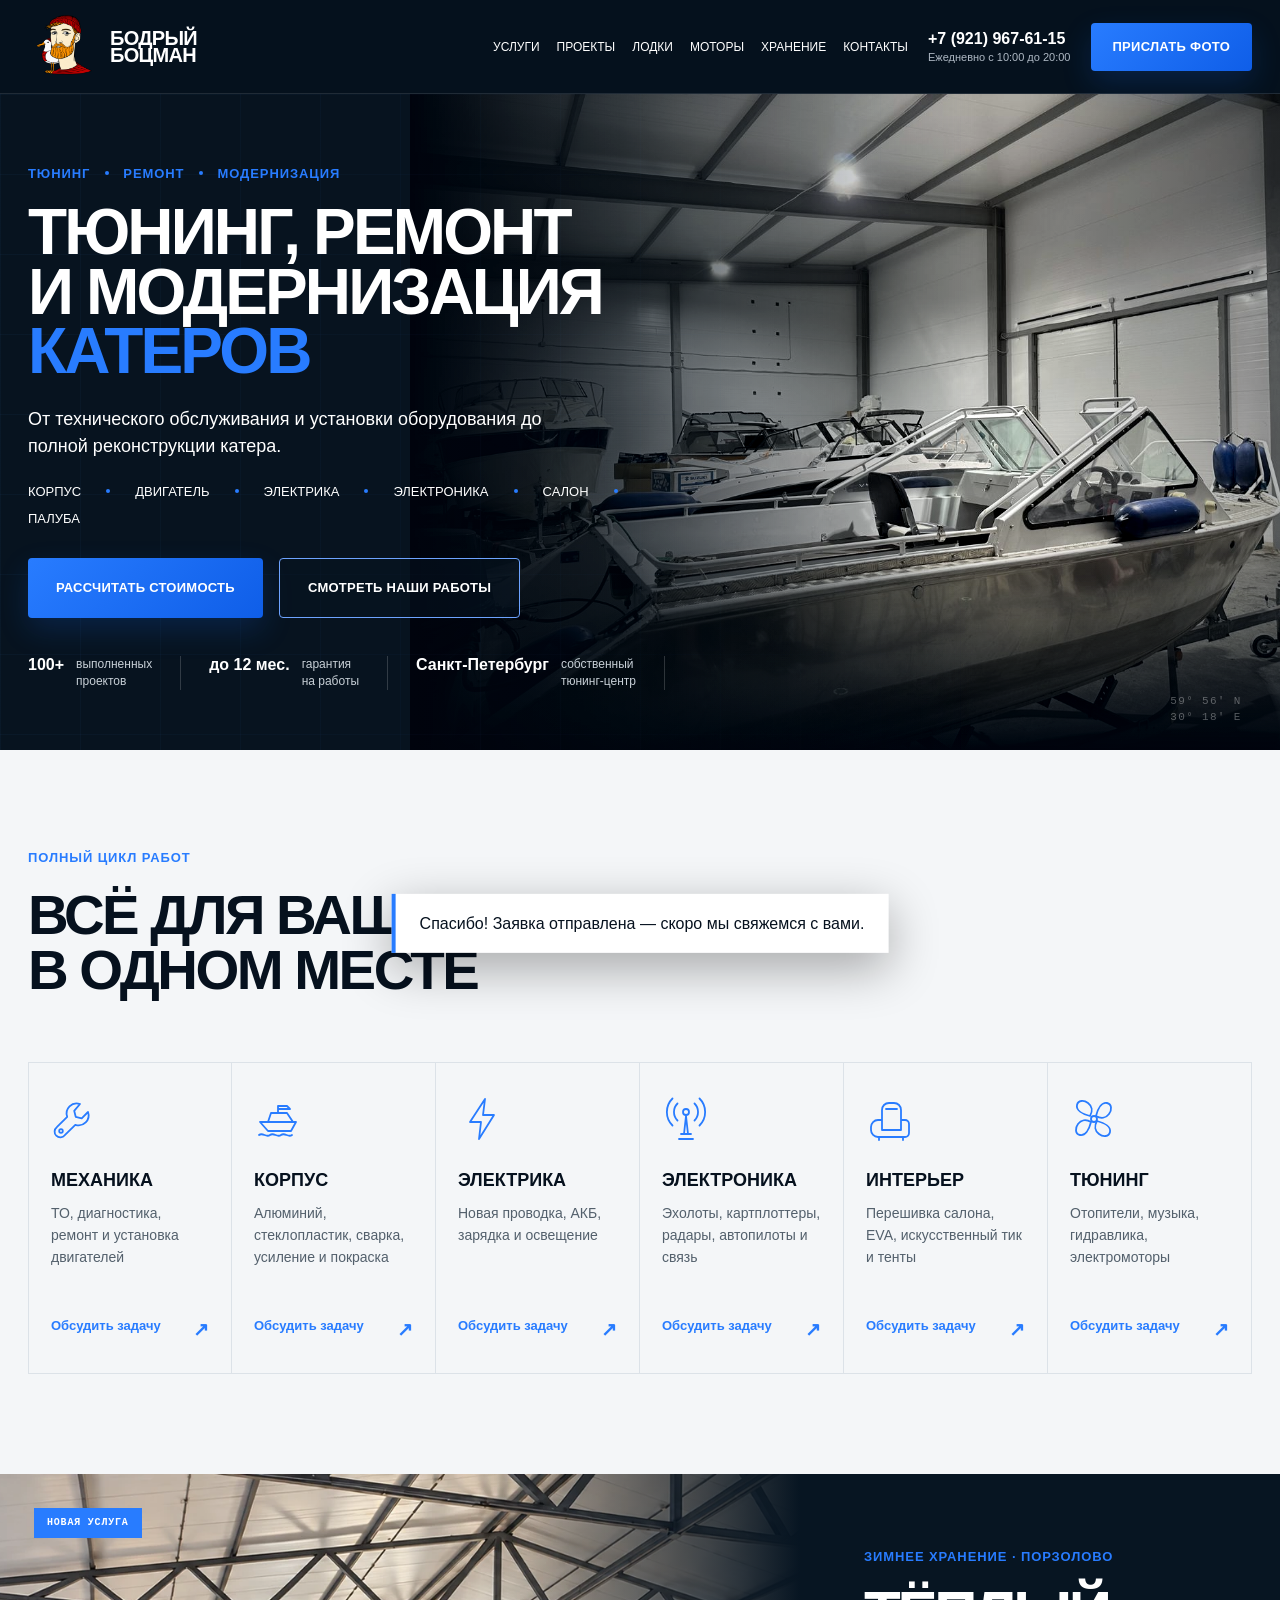
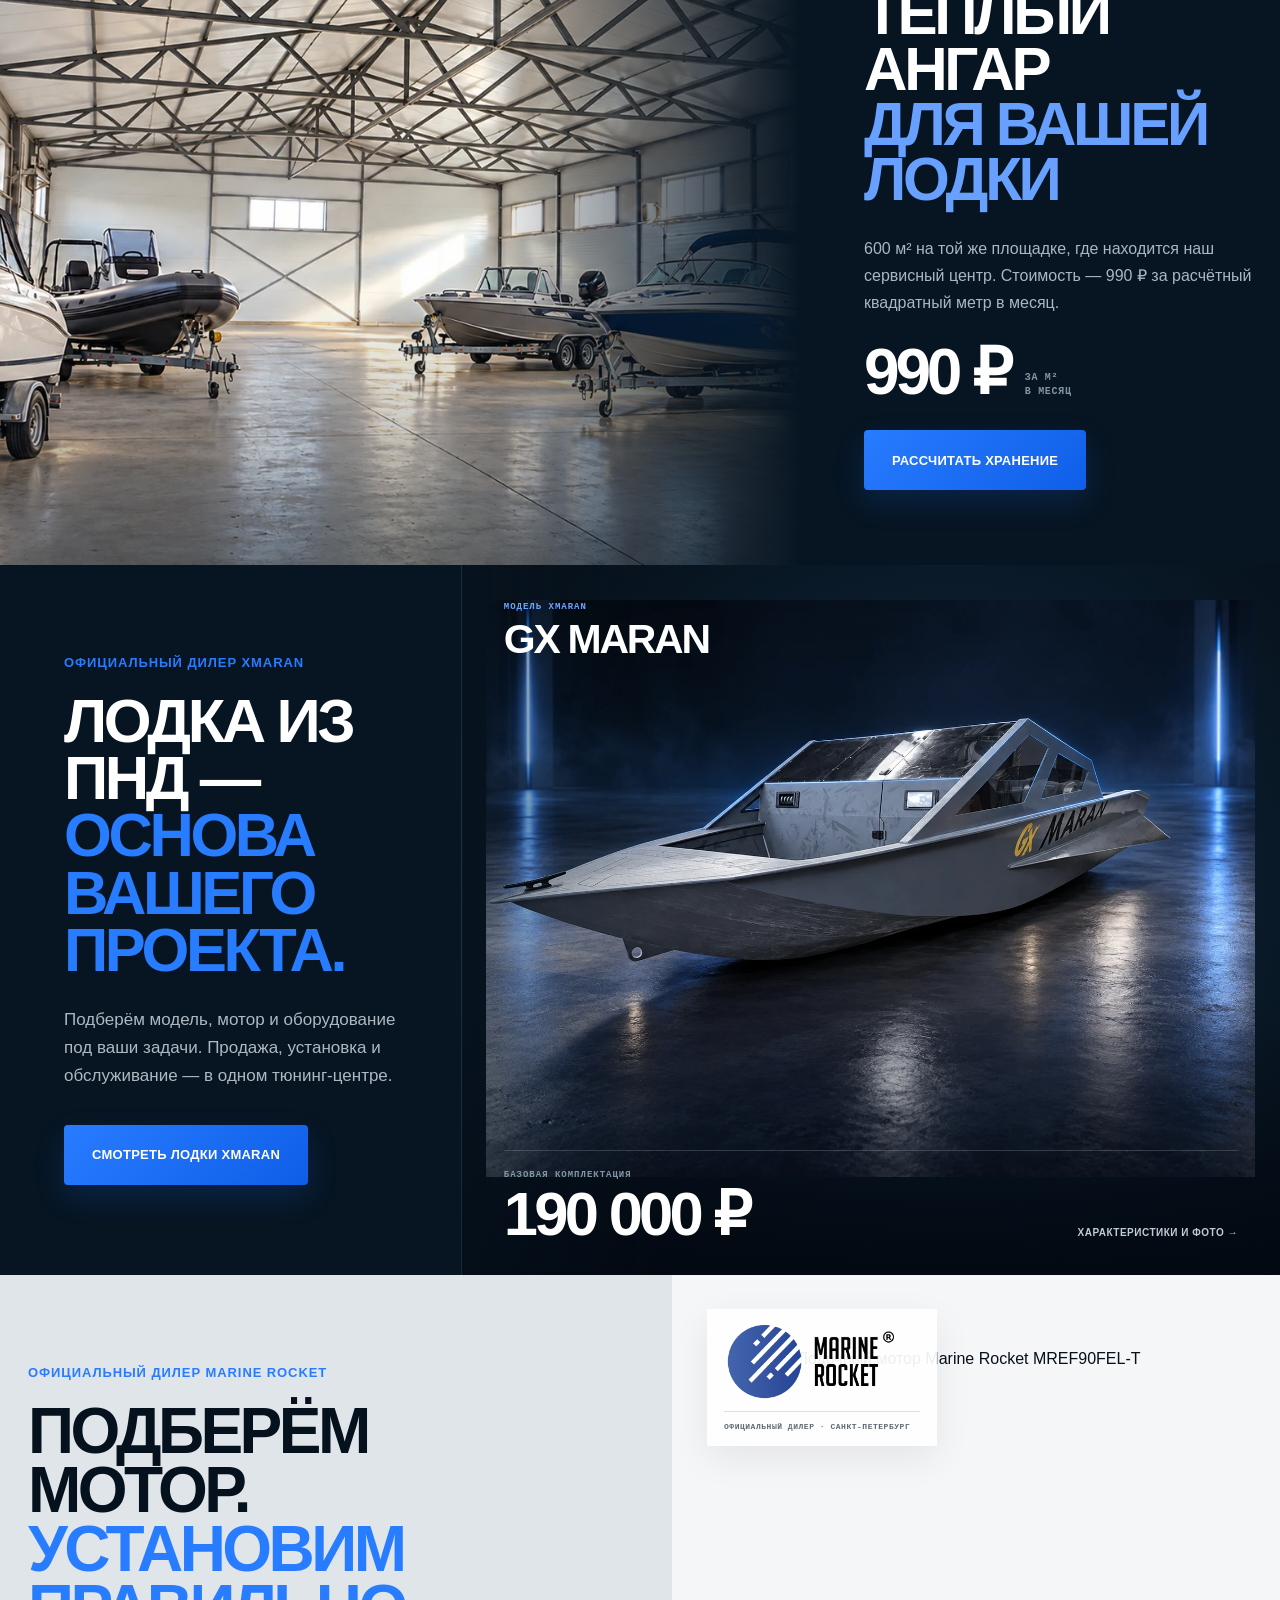
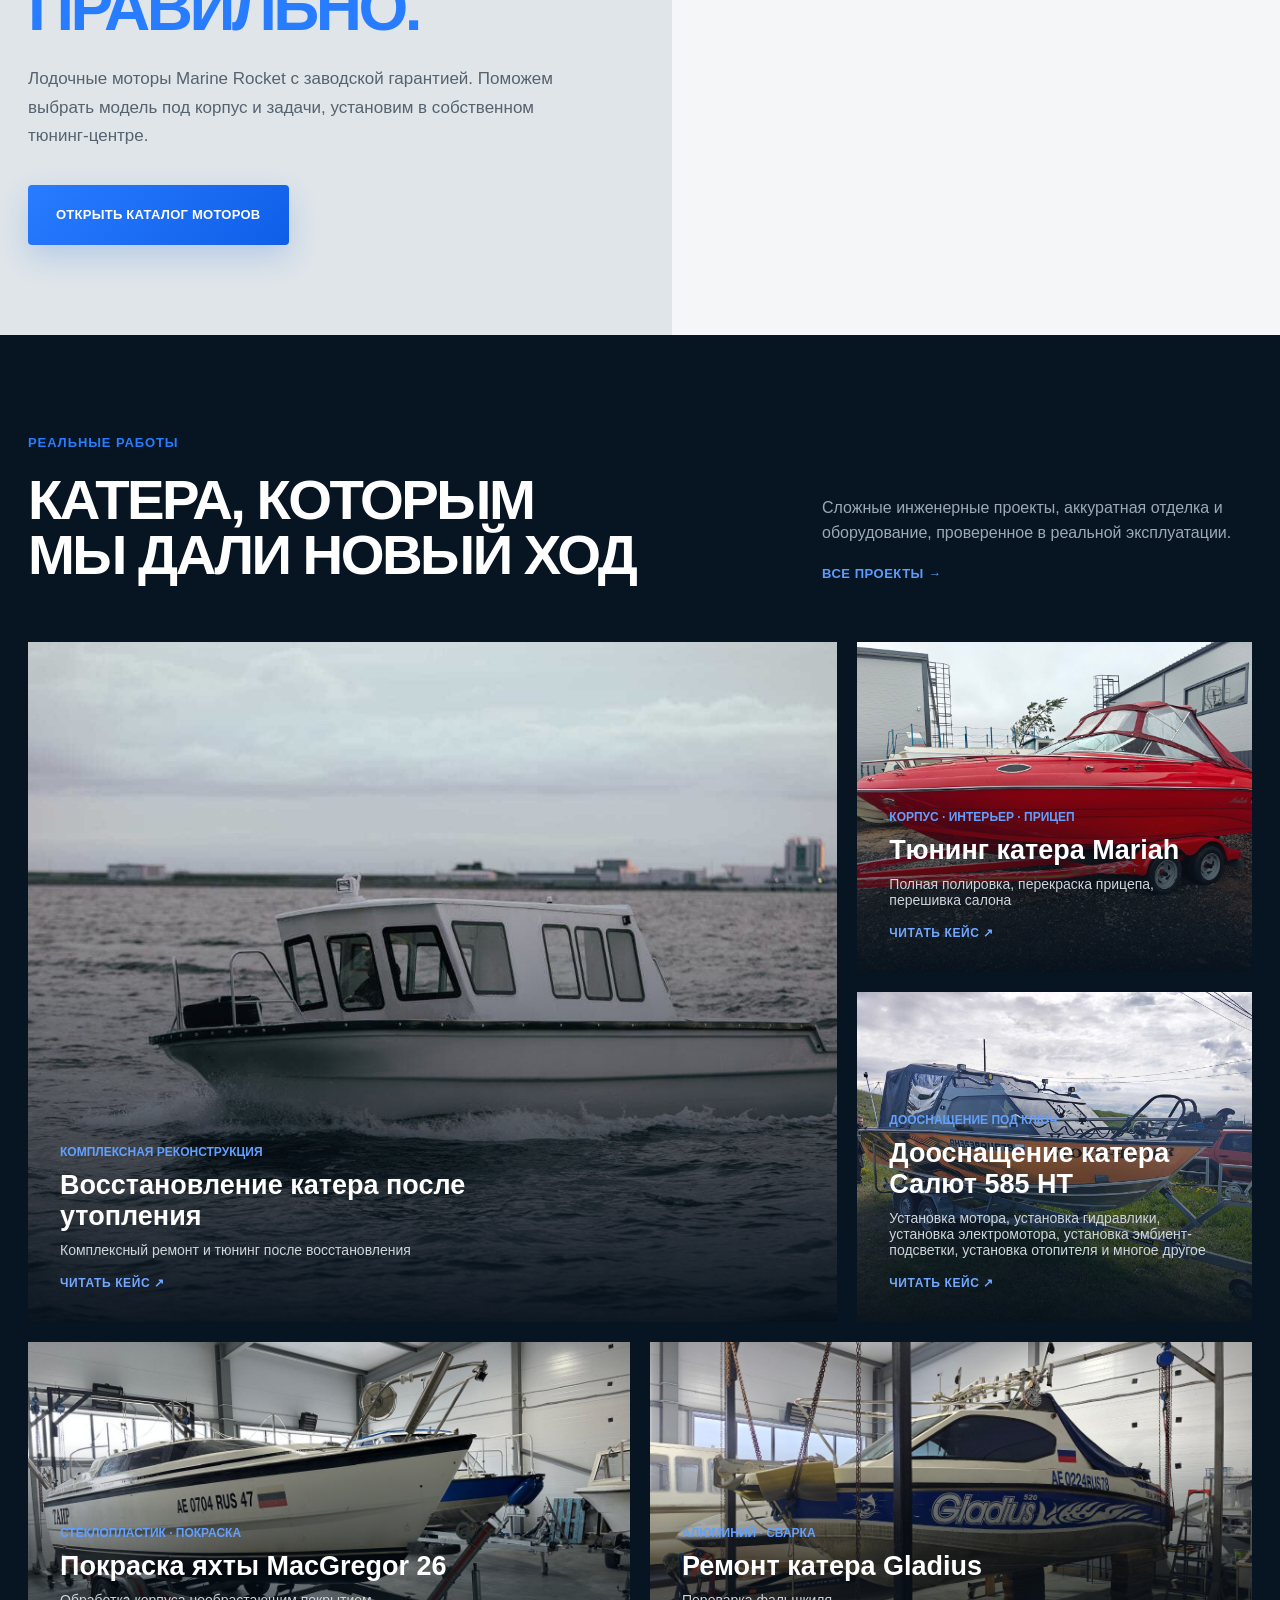
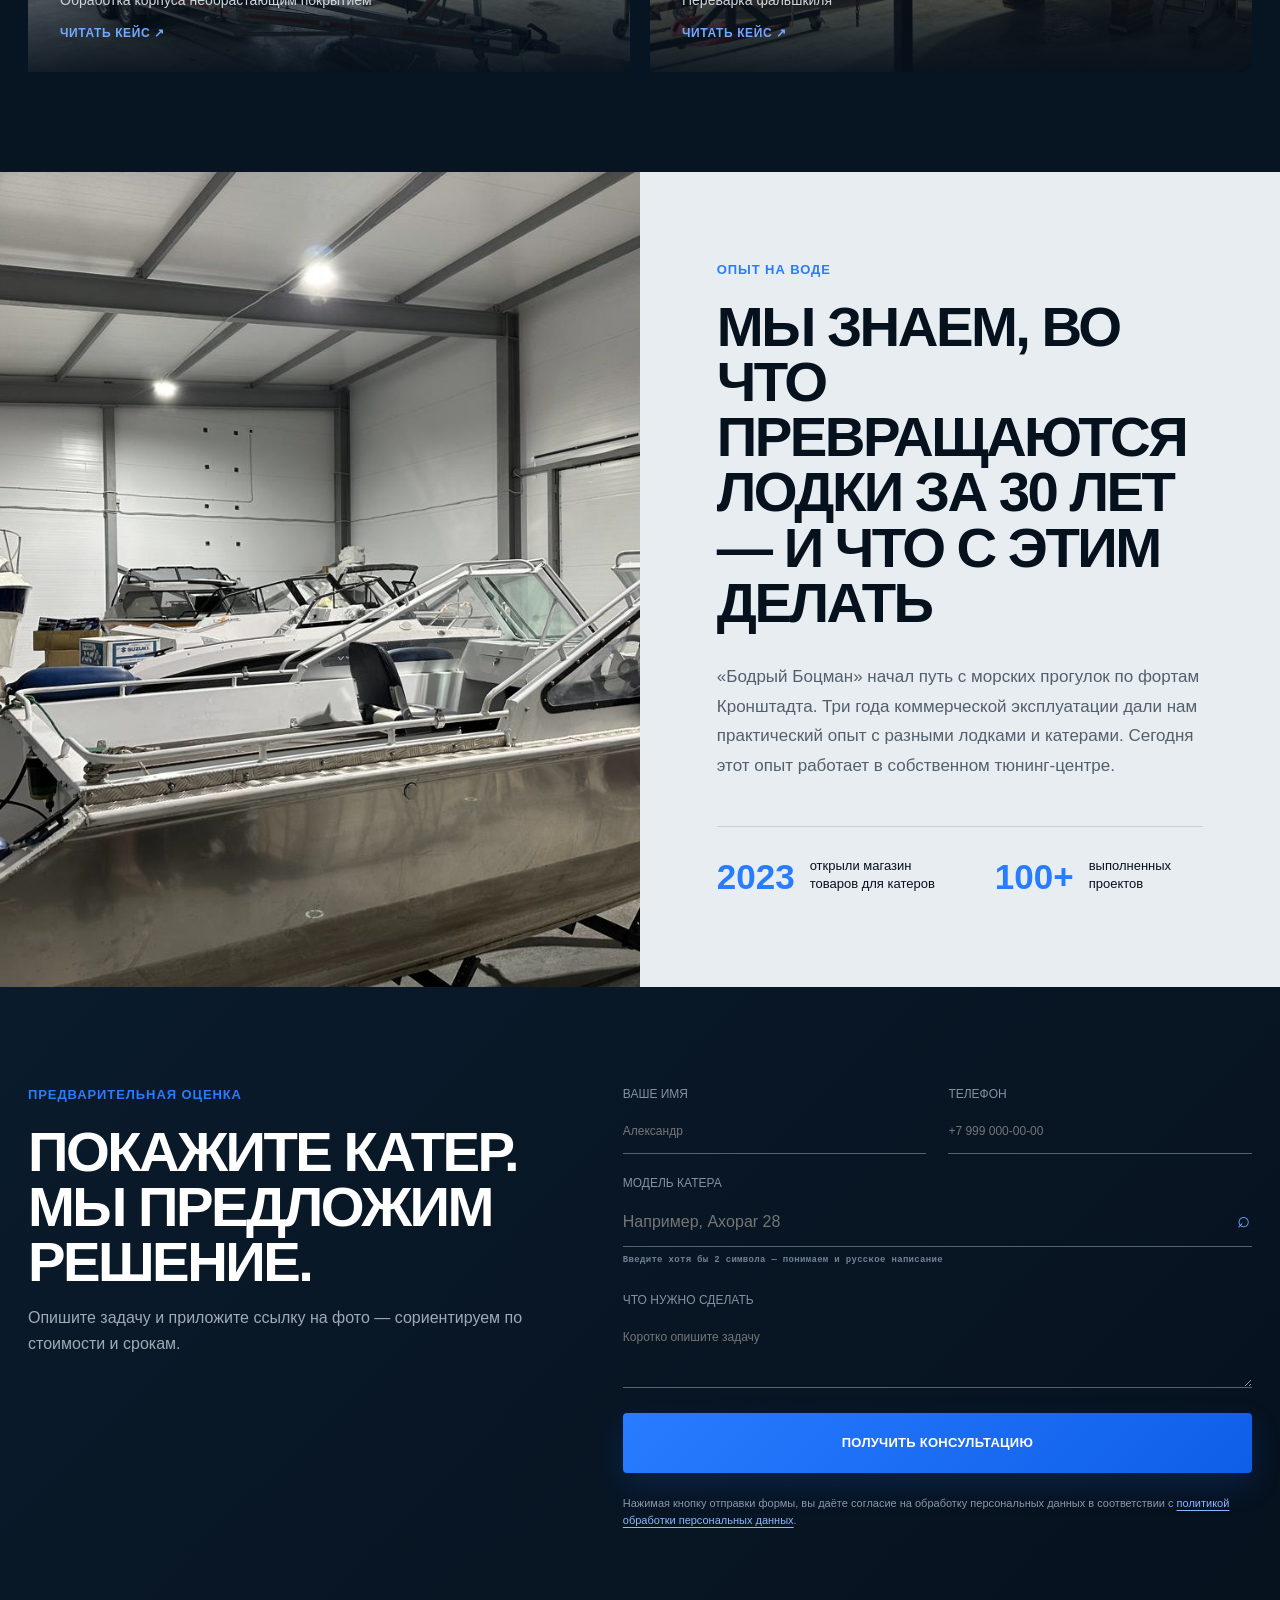
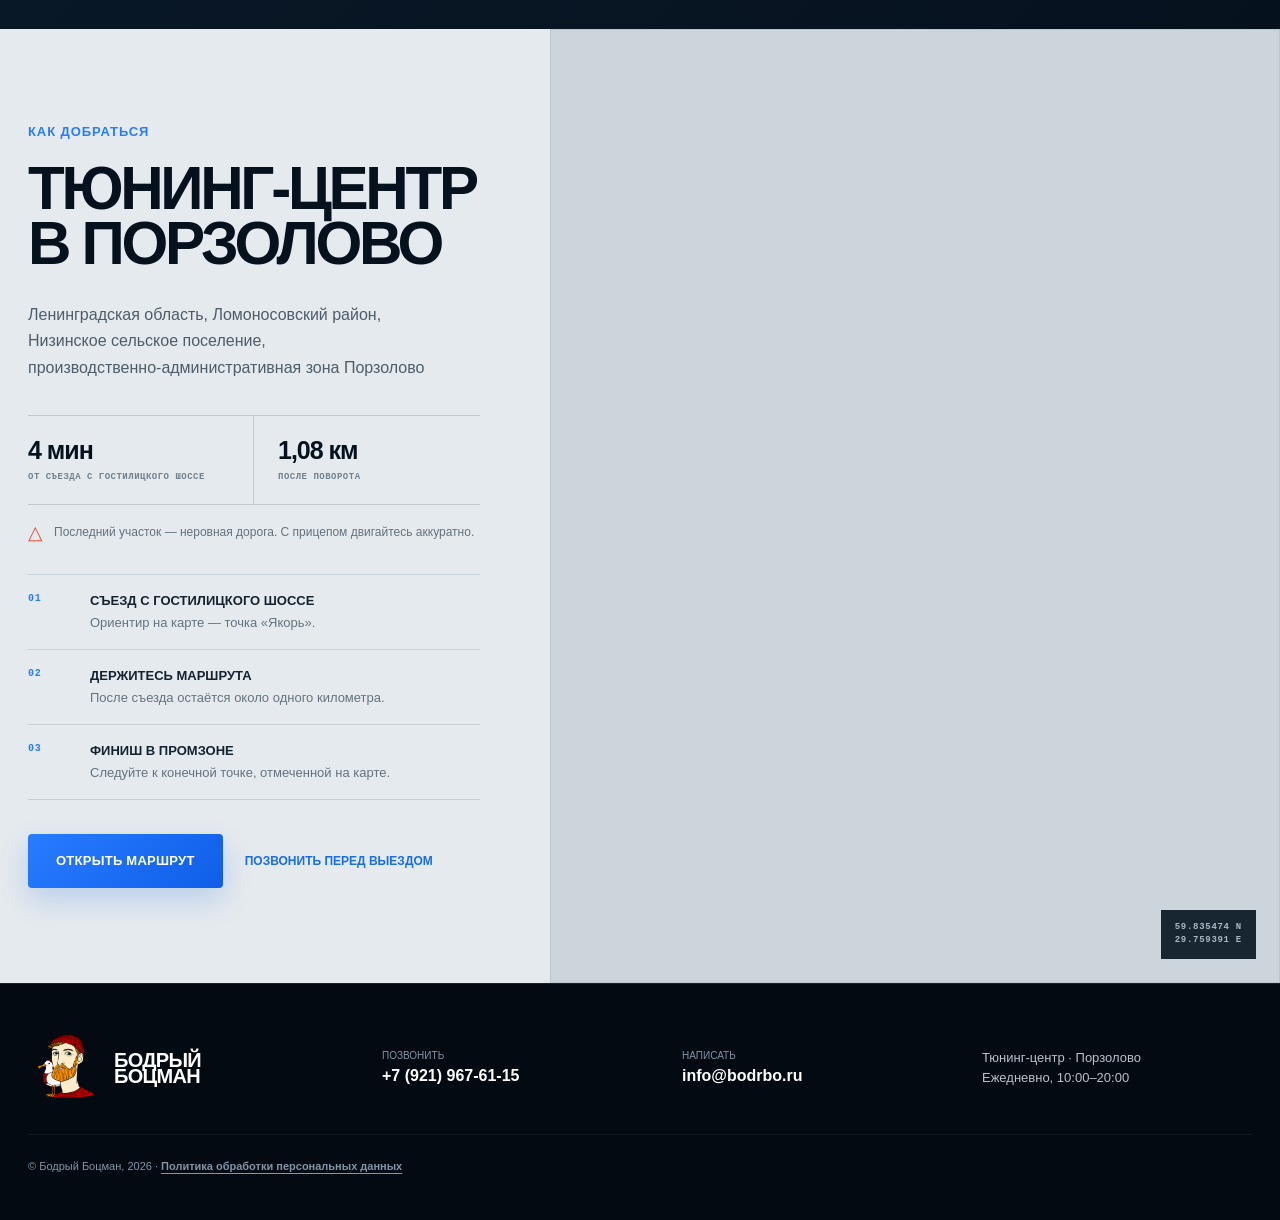
==== commit c0fc8e6e: "Add boat catalog autocomplete to lead forms" ====
--- a/index.html
+++ b/index.html
@@ -54,7 +54,7 @@
     }
   </script>
   <link rel="icon" href="assets/boatswain-face-web.png" type="image/png">
-  <link rel="stylesheet" href="styles.css?v=24">
+  <link rel="stylesheet" href="styles.css?v=25">
 </head>
 <body>
   <noscript><div><img src="https://mc.yandex.ru/watch/104372402" style="position:absolute; left:-9999px;" alt=""></div></noscript>
@@ -176,7 +176,15 @@
         <label class="form-trap" aria-hidden="true">Сайт компании<input name="company_website" tabindex="-1" autocomplete="off"></label>
         <label>Ваше имя<input name="name" autocomplete="name" required placeholder="Александр"></label>
         <label>Телефон<input name="phone" autocomplete="tel" required placeholder="+7 999 000-00-00"></label>
-        <label class="form-wide">Модель катера<input name="boat_model" autocomplete="off" placeholder="Например, Axopar 28"></label>
+        <div class="form-wide form-field boat-model-field" data-boat-model-field>
+          <label for="lead-boat-model">Модель катера</label>
+          <div class="boat-model-search">
+            <input id="lead-boat-model" name="boat_model" autocomplete="off" placeholder="Например, Axopar 28" data-boat-model-search>
+            <input type="hidden" name="boat_profile_id" value="">
+            <div class="boat-model-results" data-boat-model-results role="listbox" hidden></div>
+          </div>
+          <p class="boat-model-status" data-boat-model-status aria-live="polite">Введите хотя бы 2 символа — понимаем и русское написание</p>
+        </div>
         <label class="form-wide">Что нужно сделать<textarea name="message" rows="3" placeholder="Коротко опишите задачу"></textarea></label>
         <button class="button form-wide" type="submit">Получить консультацию</button>
         <p class="form-note form-wide">Нажимая кнопку отправки формы, вы даёте согласие на обработку персональных данных в соответствии с <a href="/privacy/" target="_blank" rel="noopener">политикой обработки персональных данных</a>.</p>
@@ -219,6 +227,7 @@
   </footer>
   <div class="toast" role="status" aria-live="polite">Спасибо! Заявка отправлена — скоро мы свяжемся с вами.</div>
   <script src="/site-content.php"></script>
-  <script src="script.js?v=3"></script>
+  <script src="boat-model-search.js?v=1"></script>
+  <script src="script.js?v=4"></script>
 </body>
 </html>
--- a/styles.css
+++ b/styles.css
@@ -203,6 +203,27 @@
 .request button[disabled]{cursor:wait;opacity:.72;transform:none;filter:none}
 .toast{max-width:min(520px,calc(100vw - 40px));line-height:1.45}
 .toast--error{border-left-color:#d94b4b}
+
+/* Boat catalog autocomplete */
+.request .form-field>label{display:block;color:#8391a1;font-size:12px;text-transform:uppercase}
+.boat-model-search{position:relative}
+.boat-model-search>input[type="text"],.boat-model-search>input:not([type]){padding-right:34px}
+.boat-model-search:after{content:"⌕";position:absolute;right:2px;top:19px;color:#6da5ff;font-size:22px;line-height:1;pointer-events:none}
+.boat-model-results{position:absolute;z-index:30;top:calc(100% + 7px);left:0;right:0;max-height:286px;overflow-y:auto;border:1px solid #cbd5de;border-radius:5px;background:#f7f9fb;color:#102031;box-shadow:0 20px 48px #0008}
+.boat-model-option{display:grid;grid-template-columns:minmax(0,1fr) auto;align-items:center;gap:16px;min-height:54px;padding:11px 14px;border-bottom:1px solid #dfe5ea;cursor:pointer}
+.boat-model-option:last-child{border-bottom:0}
+.boat-model-option:hover,.boat-model-option.is-active{background:#e5efff}
+.boat-model-option strong{min-width:0;font-size:14px;line-height:1.35;text-transform:none}
+.boat-model-option span{color:#657482;font:700 9px/1.4 monospace;letter-spacing:.05em;text-transform:uppercase}
+.boat-model-status{min-height:17px;margin:7px 0 0;color:#718296;font:700 9px/1.45 monospace;letter-spacing:.035em;text-transform:none}
+.boat-model-status[data-state="selected"]{color:#78aaff}
+.boat-model-status[data-state="error"]{color:#dba5a5}
+.boat-model-field:focus-within label{color:#9bbcff}
+
+@media(max-width:760px){
+  .boat-model-results{max-height:236px}
+  .boat-model-option{min-height:58px;padding:12px}
+}
 
 /* Marine Rocket catalog */
 .motors-page{--rocket:#ff623e;--motor-silver:#dfe5e9;background:#eef1f4}
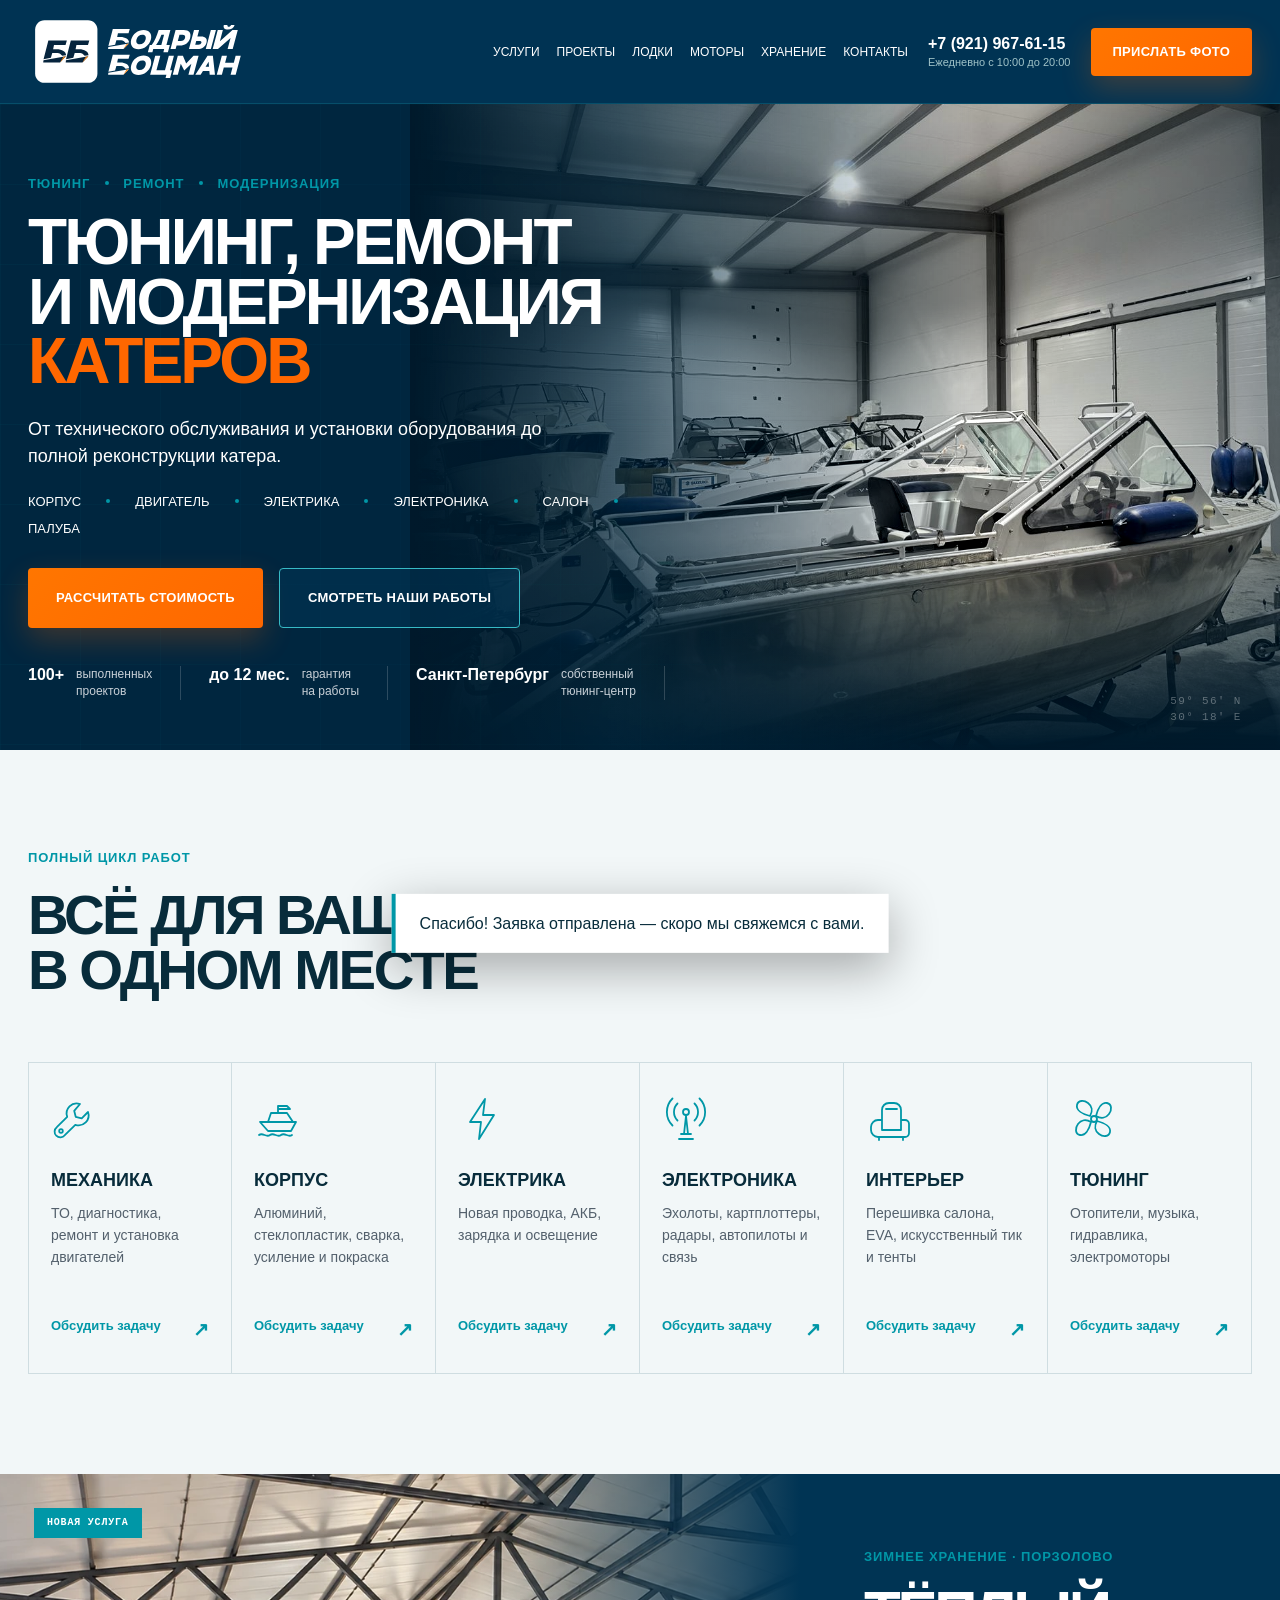
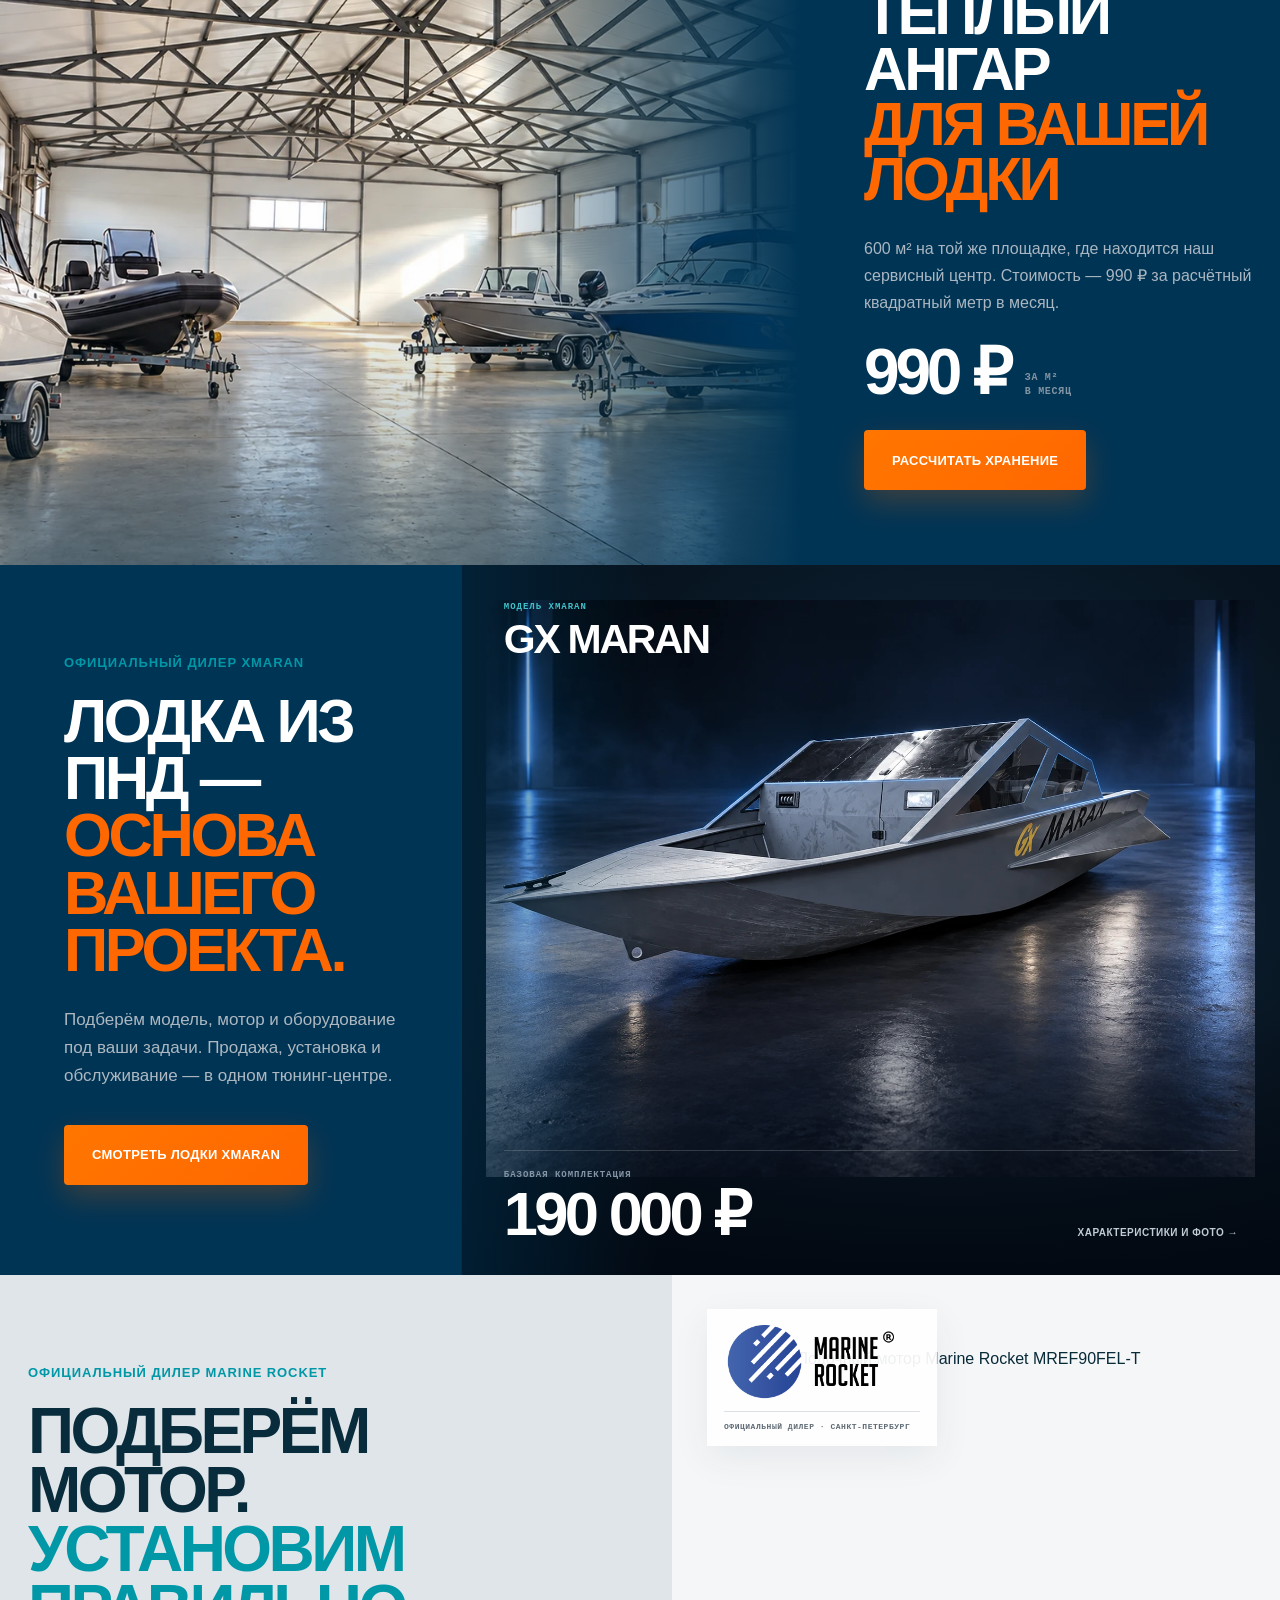
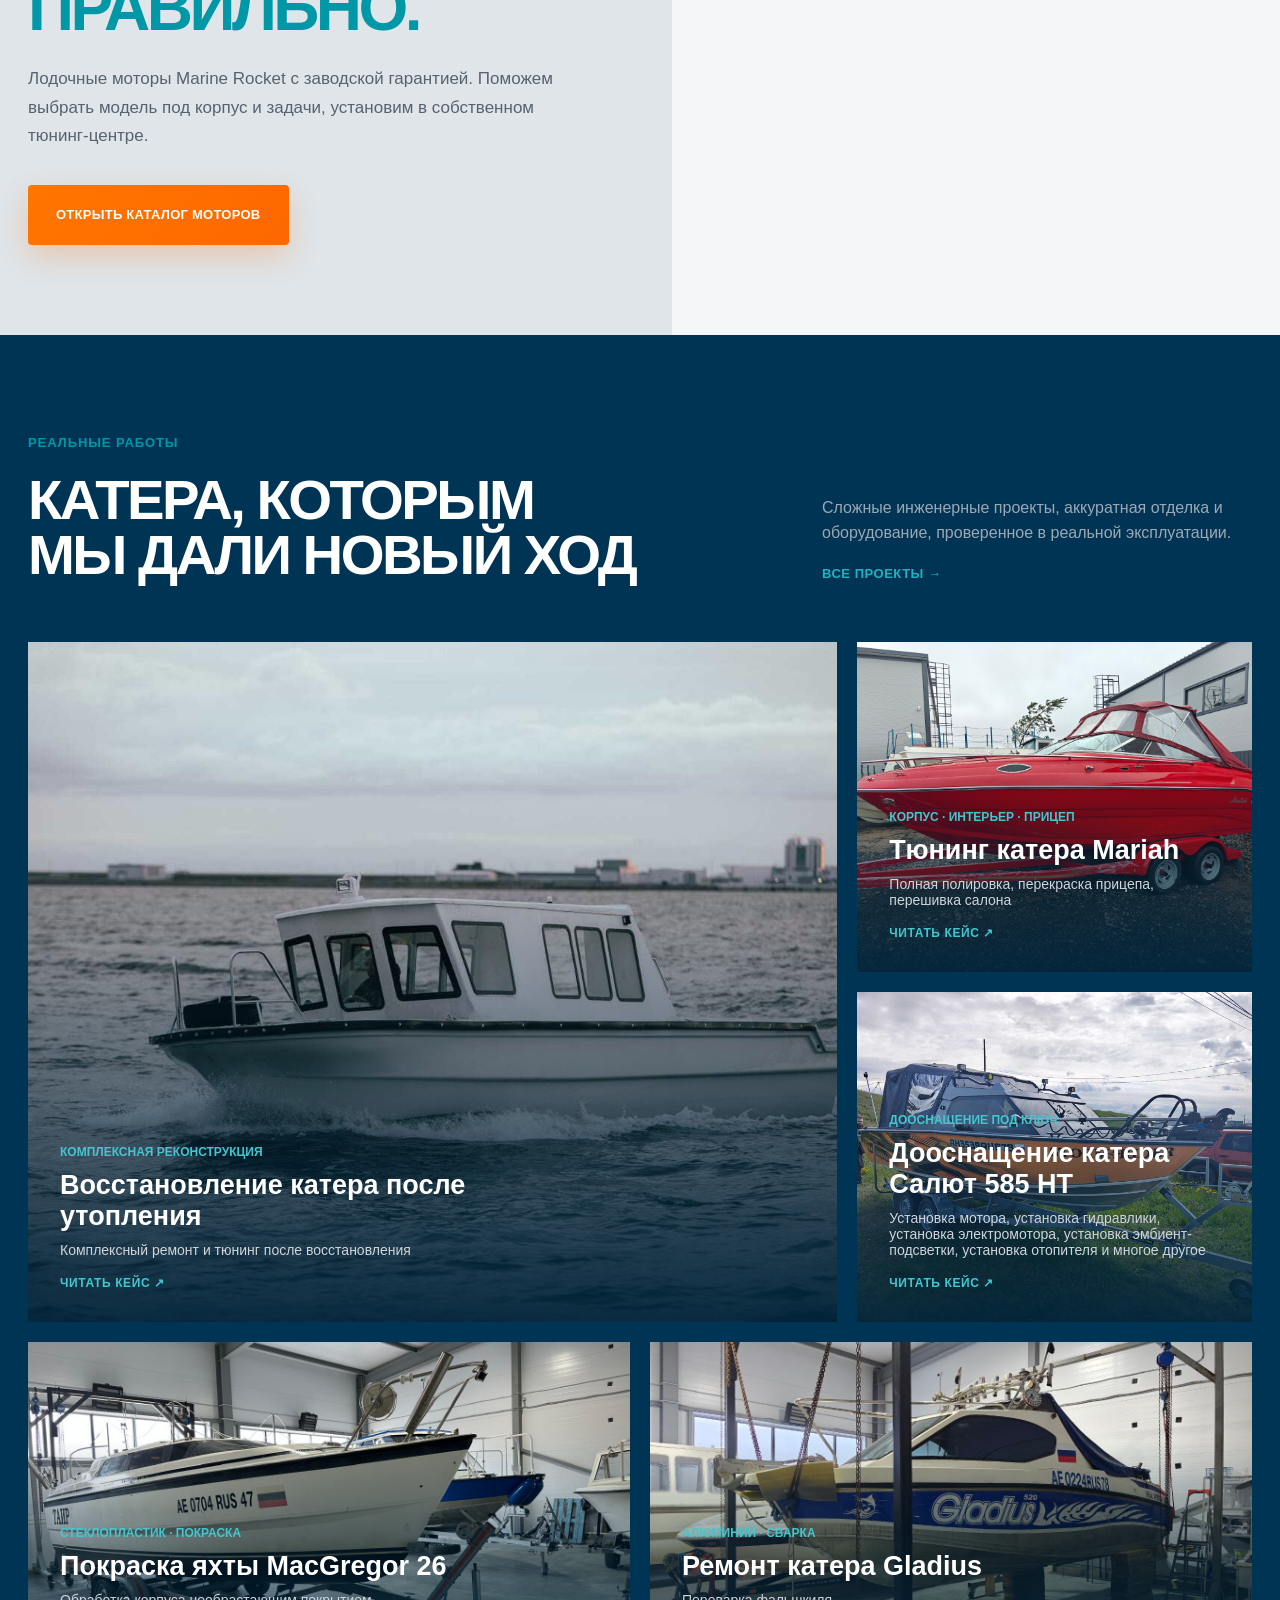
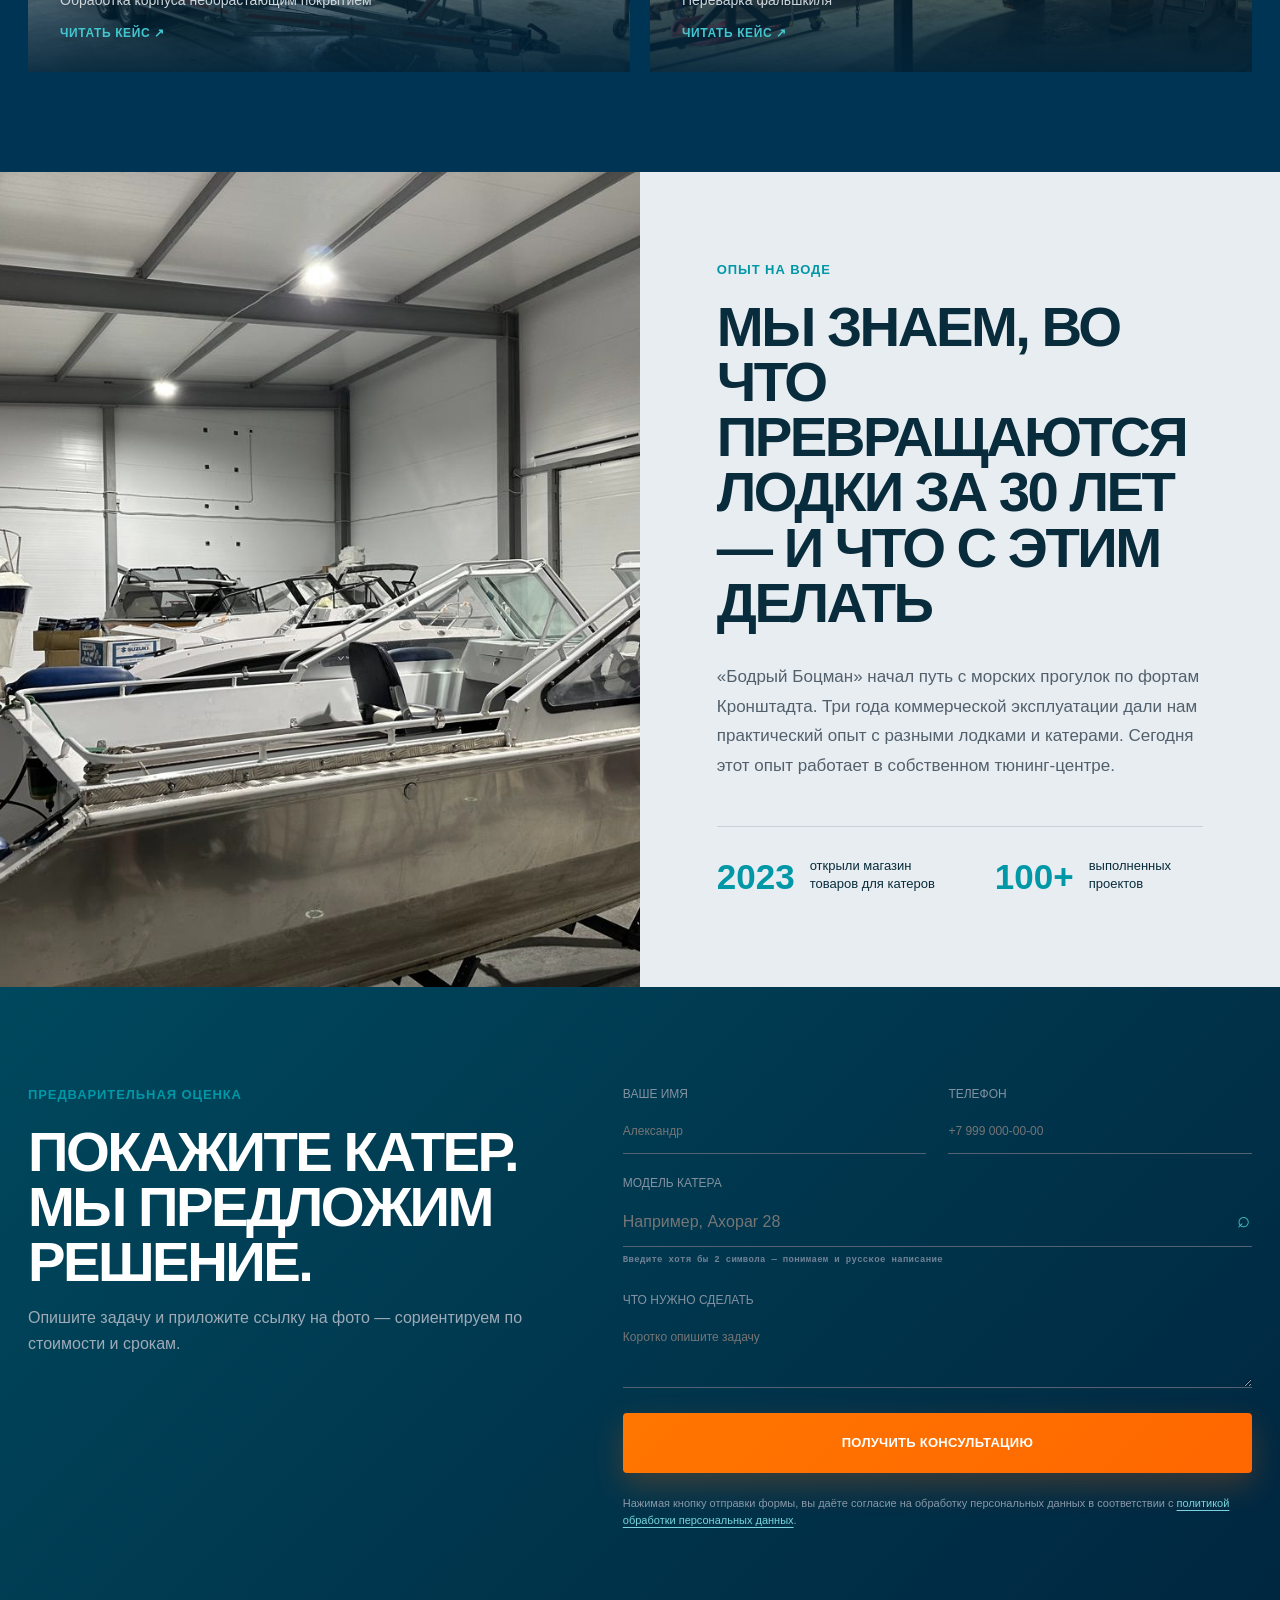
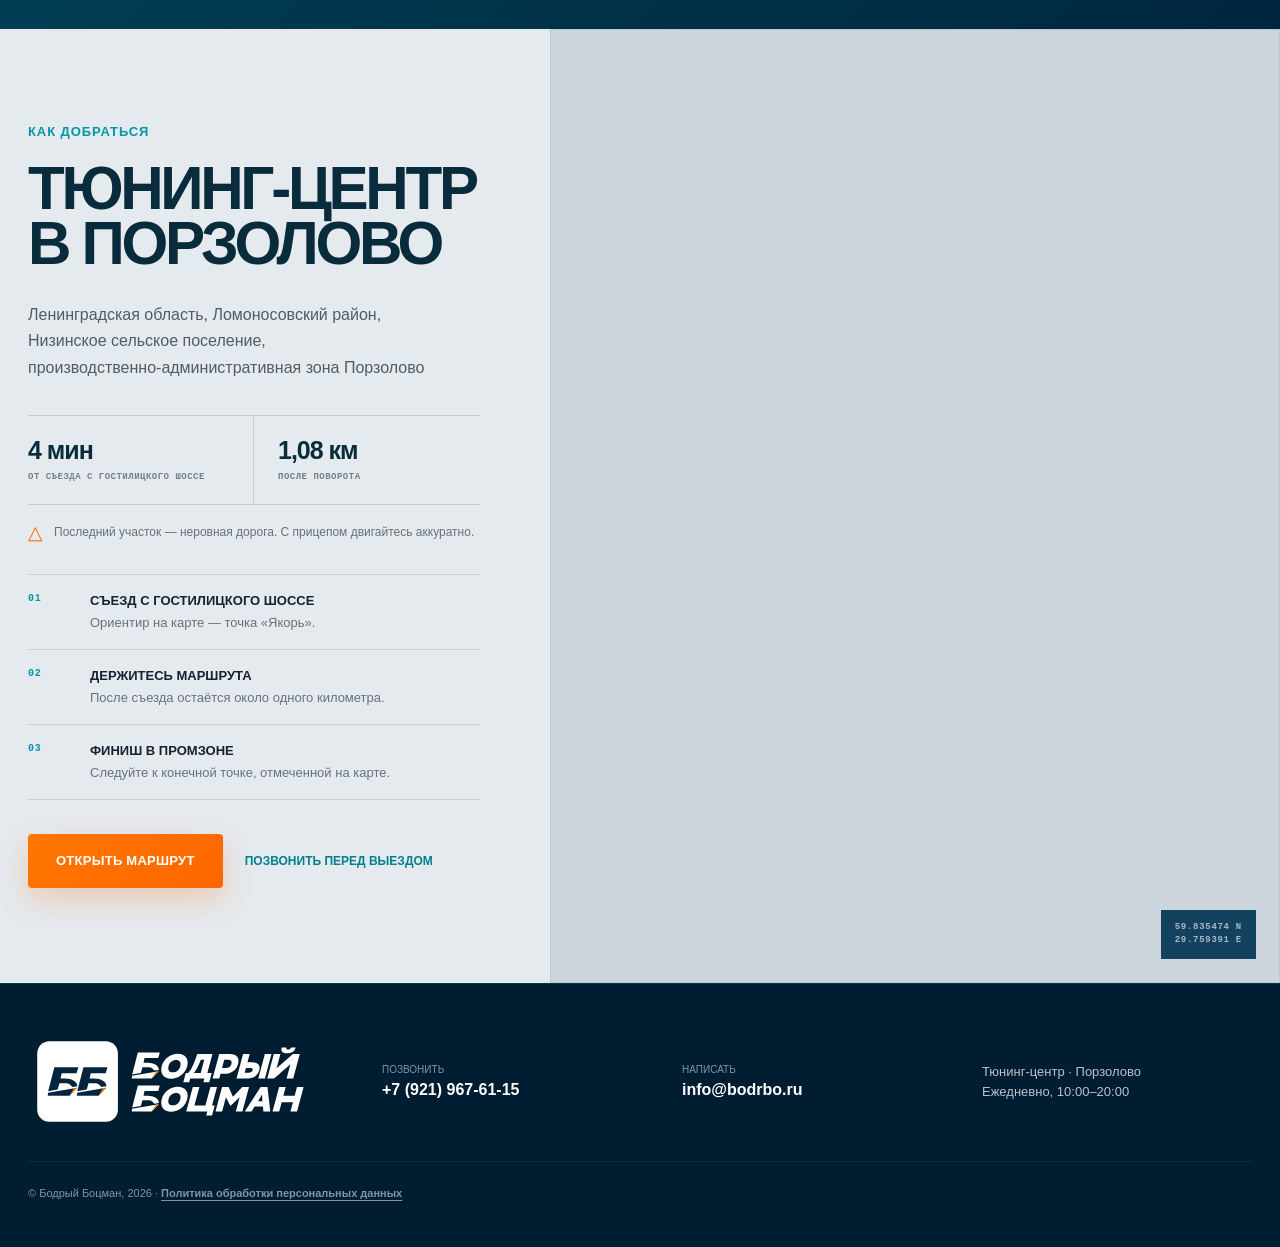
==== commit fb37b4da: "Update site with approved Bodry Botsman logo and brand styling" ====
--- a/index.html
+++ b/index.html
@@ -16,7 +16,7 @@
   <!-- /Yandex.Metrika counter -->
   <meta name="viewport" content="width=device-width, initial-scale=1.0">
   <meta name="description" content="Тюнинг, ремонт и модернизация лодок, катеров и моторов в Санкт-Петербурге.">
-  <meta name="theme-color" content="#071522">
+  <meta name="theme-color" content="#003454">
   <link rel="canonical" href="https://bodrbo-tuning.ru/">
   <meta property="og:locale" content="ru_RU">
   <meta property="og:type" content="website">
@@ -53,15 +53,14 @@
       }]
     }
   </script>
-  <link rel="icon" href="assets/boatswain-face-web.png" type="image/png">
-  <link rel="stylesheet" href="styles.css?v=25">
+  <link rel="icon" href="assets/brand/current/favicon.svg" type="image/svg+xml">
+  <link rel="stylesheet" href="styles.css?v=26">
 </head>
 <body>
   <noscript><div><img src="https://mc.yandex.ru/watch/104372402" style="position:absolute; left:-9999px;" alt=""></div></noscript>
   <header class="site-header">
     <a class="brand" href="#top" aria-label="Бодрый Боцман — на главную">
-      <img class="brand__face" src="assets/boatswain-face-web.png" alt="">
-      <strong class="brand__name">Бодрый<br>Боцман</strong>
+      <img class="brand__logo" src="assets/brand/current/bodry-botsman-combined-side-2lines-light.svg" alt="Бодрый Боцман">
       <span class="brand__descriptor">Тюнинг, ремонт<br>и модернизация катеров</span>
     </a>
     <nav class="nav" aria-label="Основная навигация">
@@ -219,7 +218,7 @@
   </section>
 
   <footer>
-    <a class="footer-brand" href="#top" aria-label="Бодрый Боцман — наверх"><img src="assets/boatswain-face-web.png" alt=""><strong>Бодрый<br>Боцман</strong></a>
+    <a class="footer-brand" href="#top" aria-label="Бодрый Боцман — наверх"><img class="footer-brand__logo" src="assets/brand/current/bodry-botsman-combined-side-2lines-light.svg" alt="Бодрый Боцман"></a>
     <div><small>Позвонить</small><a href="tel:+79219676115" data-contact="phone">+7 (921) 967-61-15</a></div>
     <div><small>Написать</small><a href="mailto:info@bodrbo.ru" data-contact="email">info@bodrbo.ru</a></div>
     <p><span data-contact="location-label">Тюнинг-центр · Порзолово</span><br><span data-contact="hours-short">Ежедневно, 10:00–20:00</span></p>
--- a/styles.css
+++ b/styles.css
@@ -1,13 +1,13 @@
-:root{--ink:#06111e;--navy:#071522;--blue:#287cff;--blue2:#0f5ee8;--paper:#f4f6f8;--muted:#8995a3;--line:#dce2e8;--white:#fff;--max:1440px}
-*{box-sizing:border-box}html{scroll-behavior:smooth}body{margin:0;background:var(--paper);color:var(--ink);font-family:Arial,Helvetica,sans-serif;-webkit-font-smoothing:antialiased}a{color:inherit;text-decoration:none}button,input,textarea{font:inherit}.site-header{height:94px;padding:0 max(28px,calc((100vw - var(--max))/2));background:#06111ef5;color:white;display:flex;align-items:center;gap:32px;position:absolute;z-index:20;width:100%;border-bottom:1px solid #ffffff1c}.brand{display:flex;align-items:center;gap:20px;margin-right:auto}.brand img,footer>img{width:190px;height:auto;filter:brightness(0) invert(1)}.brand span{font-size:12px;line-height:1.35;text-transform:uppercase;padding-left:20px;border-left:1px solid #ffffff3a}.nav{display:flex;gap:30px;font-size:13px;text-transform:uppercase}.nav a{transition:.2s}.nav a:hover{color:var(--blue)}.header-contact{display:flex;flex-direction:column;gap:3px}.header-contact a{font-weight:800}.header-contact small{font-size:11px;color:#aeb8c3}.button{display:inline-flex;align-items:center;justify-content:center;min-height:60px;padding:0 28px;color:white;background:linear-gradient(135deg,var(--blue),var(--blue2));border:0;border-radius:4px;text-transform:uppercase;font-size:13px;font-weight:800;letter-spacing:.02em;cursor:pointer;box-shadow:0 12px 30px #1263df33;transition:transform .2s,filter .2s}.button:hover{transform:translateY(-2px);filter:brightness(1.08)}.button--small{min-height:48px;padding:0 22px}.button--ghost{background:#07142188;border:1px solid #6da3ff;box-shadow:none}.menu-toggle,.mobile-menu{display:none}
-.hero{min-height:750px;padding-top:94px;background:#07131f;color:white;position:relative;overflow:hidden}.hero__photo{position:absolute;inset:94px 0 0 32%;background:url('assets/source-1.jpg') center/cover no-repeat;filter:saturate(.65) contrast(1.12)}.hero__photo:after{content:"";position:absolute;inset:0;background:linear-gradient(90deg,#06111e 0%,#071420ba 24%,transparent 65%),linear-gradient(0deg,#06111e 0%,transparent 33%),linear-gradient(90deg,transparent 70%,#06111e55)}.hero__grid{position:absolute;inset:94px 0 0;background-image:linear-gradient(#51a0ff0b 1px,transparent 1px),linear-gradient(90deg,#51a0ff0b 1px,transparent 1px);background-size:80px 80px;mask-image:linear-gradient(90deg,#000,transparent 80%)}.hero__content{position:relative;z-index:2;width:min(var(--max),calc(100% - 56px));margin:auto;padding:72px 0 45px}.eyebrow{color:var(--blue);text-transform:uppercase;font-weight:800;font-size:13px;letter-spacing:.07em;margin:0 0 22px}.eyebrow i{display:inline-block;width:4px;height:4px;background:currentColor;border-radius:50%;margin:0 10px 3px}.hero h1{font-size:clamp(54px,5vw,76px);line-height:.93;text-transform:uppercase;letter-spacing:-.045em;margin:0 0 24px;max-width:690px}.hero h1 em{font-style:normal;color:var(--blue)}.hero__lead{font-size:18px;line-height:1.5;max-width:540px}.hero__tags{display:flex;gap:12px 25px;flex-wrap:wrap;max-width:620px;margin:24px 0}.hero__tags span{font-size:13px;text-transform:uppercase}.hero__tags span:not(:last-child):after{content:"";display:inline-block;width:4px;height:4px;background:var(--blue);border-radius:50%;margin-left:25px;vertical-align:3px}.hero__actions{display:flex;gap:16px;margin-top:32px}.trust-row{display:flex;margin-top:38px}.trust-row>div{display:flex;gap:12px;align-items:start;padding:0 28px;border-right:1px solid #ffffff2c}.trust-row>div:first-child{padding-left:0}.trust-row b{font-size:16px;white-space:nowrap}.trust-row span{font-size:12px;line-height:1.45;color:#c8d0d7}.hero__marker{position:absolute;right:3vw;bottom:25px;z-index:3;color:#ffffff55;font:11px/1.4 monospace;letter-spacing:.12em}
+:root{--ink:#082c3b;--navy:#003454;--navy-deep:#00263f;--blue:#0097a7;--blue2:#007b88;--orange:#ff6700;--paper:#f2f7f8;--muted:#70858c;--line:#cfdde1;--white:#fff;--max:1440px}
+*{box-sizing:border-box}html{scroll-behavior:smooth}body{margin:0;background:var(--paper);color:var(--ink);font-family:Arial,Helvetica,sans-serif;-webkit-font-smoothing:antialiased}a{color:inherit;text-decoration:none}button,input,textarea{font:inherit}.site-header{height:94px;padding:0 max(28px,calc((100vw - var(--max))/2));background:#00263ff5;color:white;display:flex;align-items:center;gap:32px;position:absolute;z-index:20;width:100%;border-bottom:1px solid #ffffff1c}.brand{display:flex;align-items:center;gap:20px;margin-right:auto}.brand img,footer>img{width:190px;height:auto;filter:brightness(0) invert(1)}.brand span{font-size:12px;line-height:1.35;text-transform:uppercase;padding-left:20px;border-left:1px solid #ffffff3a}.nav{display:flex;gap:30px;font-size:13px;text-transform:uppercase}.nav a{transition:.2s}.nav a:hover{color:var(--blue)}.header-contact{display:flex;flex-direction:column;gap:3px}.header-contact a{font-weight:800}.header-contact small{font-size:11px;color:#aeb8c3}.button{display:inline-flex;align-items:center;justify-content:center;min-height:60px;padding:0 28px;color:white;background:linear-gradient(135deg,var(--blue),var(--blue2));border:0;border-radius:4px;text-transform:uppercase;font-size:13px;font-weight:800;letter-spacing:.02em;cursor:pointer;box-shadow:0 12px 30px #ff67003d;transition:transform .2s,filter .2s}.button:hover{transform:translateY(-2px);filter:brightness(1.08)}.button--small{min-height:48px;padding:0 22px}.button--ghost{background:#07142188;border:1px solid #6da3ff;box-shadow:none}.menu-toggle,.mobile-menu{display:none}
+.hero{min-height:750px;padding-top:94px;background:#002b47;color:white;position:relative;overflow:hidden}.hero__photo{position:absolute;inset:94px 0 0 32%;background:url('assets/source-1.jpg') center/cover no-repeat;filter:saturate(.65) contrast(1.12)}.hero__photo:after{content:"";position:absolute;inset:0;background:linear-gradient(90deg,#00263f 0%,#00314fba 24%,transparent 65%),linear-gradient(0deg,#00263f 0%,transparent 33%),linear-gradient(90deg,transparent 70%,#00263f55)}.hero__grid{position:absolute;inset:94px 0 0;background-image:linear-gradient(#00a9b80b 1px,transparent 1px),linear-gradient(90deg,#00a9b80b 1px,transparent 1px);background-size:80px 80px;mask-image:linear-gradient(90deg,#000,transparent 80%)}.hero__content{position:relative;z-index:2;width:min(var(--max),calc(100% - 56px));margin:auto;padding:72px 0 45px}.eyebrow{color:var(--blue);text-transform:uppercase;font-weight:800;font-size:13px;letter-spacing:.07em;margin:0 0 22px}.eyebrow i{display:inline-block;width:4px;height:4px;background:currentColor;border-radius:50%;margin:0 10px 3px}.hero h1{font-size:clamp(54px,5vw,76px);line-height:.93;text-transform:uppercase;letter-spacing:-.045em;margin:0 0 24px;max-width:690px}.hero h1 em{font-style:normal;color:var(--blue)}.hero__lead{font-size:18px;line-height:1.5;max-width:540px}.hero__tags{display:flex;gap:12px 25px;flex-wrap:wrap;max-width:620px;margin:24px 0}.hero__tags span{font-size:13px;text-transform:uppercase}.hero__tags span:not(:last-child):after{content:"";display:inline-block;width:4px;height:4px;background:var(--blue);border-radius:50%;margin-left:25px;vertical-align:3px}.hero__actions{display:flex;gap:16px;margin-top:32px}.trust-row{display:flex;margin-top:38px}.trust-row>div{display:flex;gap:12px;align-items:start;padding:0 28px;border-right:1px solid #ffffff2c}.trust-row>div:first-child{padding-left:0}.trust-row b{font-size:16px;white-space:nowrap}.trust-row span{font-size:12px;line-height:1.45;color:#c8d0d7}.hero__marker{position:absolute;right:3vw;bottom:25px;z-index:3;color:#ffffff55;font:11px/1.4 monospace;letter-spacing:.12em}
 .services,.projects{padding:100px max(28px,calc((100vw - var(--max))/2))}.section-heading h2,.about h2,.request h2{font-size:clamp(38px,4.4vw,66px);letter-spacing:-.045em;line-height:.98;text-transform:uppercase;margin:0}.service-grid{display:grid;grid-template-columns:repeat(6,1fr);margin-top:65px;border-top:1px solid var(--line);border-bottom:1px solid var(--line)}.service-grid article{min-height:310px;padding:32px 22px;border-right:1px solid var(--line);display:flex;flex-direction:column}.service-grid article:first-child{border-left:1px solid var(--line)}.service-icon{display:flex;align-items:flex-start;height:55px;color:var(--blue);line-height:1}.service-icon svg{width:48px;height:48px;fill:none;stroke:currentColor;stroke-width:1.8;stroke-linecap:round;stroke-linejoin:round;overflow:visible}.service-grid h3{text-transform:uppercase;font-size:18px;margin:20px 0 12px}.service-grid p{color:#53606c;font-size:14px;line-height:1.55;margin:0}.service-grid a{margin-top:auto;color:var(--blue);font-size:13px;font-weight:700}.service-grid a b{float:right;font-size:19px}
-.projects{background:var(--navy);color:white}.section-heading--row{display:flex;justify-content:space-between;align-items:end}.section-heading--row>p{max-width:430px;color:#9ca8b5;line-height:1.6}.project-grid{display:grid;grid-template-columns:1.25fr .75fr;gap:20px;margin-top:60px}.project{position:relative;min-height:330px;overflow:hidden;background:#0d2032}.project--wide{grid-row:span 2;min-height:680px}.project img{position:absolute;width:100%;height:100%;object-fit:cover;transition:transform .7s}.project:after{content:"";position:absolute;inset:30% 0 0;background:linear-gradient(transparent,#05101bee)}.project:hover img{transform:scale(1.035)}.project>div{position:absolute;z-index:2;bottom:0;padding:32px}.project span{color:#61a0ff;text-transform:uppercase;font-size:12px;font-weight:800}.project h3{font-size:27px;max-width:500px;margin:10px 0}.project p{margin:0;color:#ced5db;font-size:14px}
+.projects{background:var(--navy);color:white}.section-heading--row{display:flex;justify-content:space-between;align-items:end}.section-heading--row>p{max-width:430px;color:#9ca8b5;line-height:1.6}.project-grid{display:grid;grid-template-columns:1.25fr .75fr;gap:20px;margin-top:60px}.project{position:relative;min-height:330px;overflow:hidden;background:#05465b}.project--wide{grid-row:span 2;min-height:680px}.project img{position:absolute;width:100%;height:100%;object-fit:cover;transition:transform .7s}.project:after{content:"";position:absolute;inset:30% 0 0;background:linear-gradient(transparent,#00243aee)}.project:hover img{transform:scale(1.035)}.project>div{position:absolute;z-index:2;bottom:0;padding:32px}.project span{color:#21b7c4;text-transform:uppercase;font-size:12px;font-weight:800}.project h3{font-size:27px;max-width:500px;margin:10px 0}.project p{margin:0;color:#ced5db;font-size:14px}
 .about{display:grid;grid-template-columns:1fr 1fr;min-height:650px}.about__image{min-height:560px;overflow:hidden}.about__image img{width:100%;height:100%;object-fit:cover;filter:saturate(.75)}.about__copy{padding:90px clamp(28px,6vw,100px);background:#e8edf2}.about__copy>p:not(.eyebrow){color:#52606c;line-height:1.75;font-size:17px;max-width:650px;margin-top:32px}.about__stats{display:flex;gap:60px;margin-top:45px;border-top:1px solid #c7d0d9;padding-top:30px}.about__stats div{display:flex;align-items:start;gap:15px}.about__stats b{font-size:35px;color:var(--blue)}.about__stats span{font-size:13px;line-height:1.4}
-.request{padding:100px max(28px,calc((100vw - var(--max))/2));display:grid;grid-template-columns:.9fr 1.1fr;gap:80px;background:linear-gradient(135deg,#0a1b2b,#06111e);color:white}.request>div>p:last-child{color:#9eabb7;line-height:1.6;max-width:520px}.request form{display:grid;grid-template-columns:1fr 1fr;gap:22px}.request label{font-size:12px;text-transform:uppercase;color:#8391a1}.request input,.request textarea{width:100%;margin-top:8px;padding:15px 0;color:white;background:transparent;border:0;border-bottom:1px solid #536273;outline:none;resize:vertical}.request input:focus,.request textarea:focus{border-color:var(--blue)}.form-wide{grid-column:1/-1}.form-note{font-size:11px!important;text-transform:none!important;color:#69798a!important;margin:0}.request button{width:100%}
-footer{background:#030a11;color:white;padding:48px max(28px,calc((100vw - var(--max))/2));display:grid;grid-template-columns:1.2fr 1fr 1fr 1fr;gap:30px;align-items:center;border-top:1px solid #ffffff1a}footer>img{width:180px}footer div{display:flex;flex-direction:column;gap:6px}footer small{color:#667788;text-transform:uppercase;font-size:10px}footer a{font-weight:700}footer p{font-size:13px;line-height:1.5;color:#b8c2cb}footer>span{grid-column:1/-1;color:#526170;font-size:11px;padding-top:25px;border-top:1px solid #ffffff12}.toast{position:fixed;z-index:50;left:50%;bottom:30px;transform:translate(-50%,140%);background:white;color:var(--ink);padding:18px 24px;box-shadow:0 15px 50px #0005;border-left:4px solid var(--blue);transition:.4s}.toast.show{transform:translate(-50%,0)}
-@media(max-width:1100px){.nav{display:none}.brand{margin-right:auto}.service-grid{grid-template-columns:repeat(3,1fr)}.service-grid article{border-bottom:1px solid var(--line)}.header-contact{display:none}.menu-toggle{display:flex;background:none;border:0;width:45px;height:40px;flex-direction:column;justify-content:center;gap:8px}.menu-toggle span{height:2px;background:#fff;width:30px}.mobile-menu{position:fixed;z-index:19;inset:94px 0 auto;background:#06111e;color:#fff;padding:30px;flex-direction:column;gap:24px;text-transform:uppercase}.mobile-menu.open{display:flex}}
-@media(max-width:760px){.site-header{height:78px;padding:0 20px}.brand img{width:145px}.brand span,.site-header>.button{display:none}.mobile-menu{inset:78px 0 auto}.hero{padding-top:78px;min-height:790px}.hero__photo{inset:78px 0 0;background-position:58% center;opacity:.67}.hero__photo:after{background:linear-gradient(90deg,#06111ef0 0%,#06111e8a 85%),linear-gradient(0deg,#06111e 0%,transparent 50%)}.hero__content{width:calc(100% - 40px);padding:52px 0 32px}.hero h1{font-size:clamp(31px,10vw,43px);line-height:.98}.hero__lead{font-size:16px;max-width:350px}.hero__tags{gap:10px 14px}.hero__tags span:not(:last-child):after{margin-left:14px}.hero__actions{flex-direction:column;width:100%}.hero__actions .button{width:100%}.trust-row{overflow-x:auto;width:calc(100vw - 20px);padding-bottom:8px}.trust-row>div{min-width:180px;padding:0 18px}.services,.projects{padding:70px 20px}.service-grid{grid-template-columns:1fr;margin-top:38px}.service-grid article{min-height:auto;padding:24px 12px;display:grid;grid-template-columns:62px 1fr;gap:0 12px}.service-icon{grid-row:1/4}.service-grid h3{margin:3px 0 8px}.service-grid a{margin-top:18px}.section-heading--row{display:block}.section-heading--row>p{margin-top:20px}.project-grid{grid-template-columns:1fr;margin-top:35px}.project,.project--wide{min-height:420px;grid-row:auto}.project>div{padding:22px}.project h3{font-size:23px}.about{grid-template-columns:1fr}.about__image{min-height:360px}.about__copy{padding:60px 20px}.about__stats{gap:25px;flex-direction:column}.request{grid-template-columns:1fr;padding:70px 20px;gap:45px}.request form{grid-template-columns:1fr}.form-wide{grid-column:auto}footer{grid-template-columns:1fr;padding:45px 20px}footer>span{grid-column:auto}.section-heading h2,.about h2,.request h2{font-size:37px}}
+.request{padding:100px max(28px,calc((100vw - var(--max))/2));display:grid;grid-template-columns:.9fr 1.1fr;gap:80px;background:linear-gradient(135deg,#003e53,#00263f);color:white}.request>div>p:last-child{color:#9eabb7;line-height:1.6;max-width:520px}.request form{display:grid;grid-template-columns:1fr 1fr;gap:22px}.request label{font-size:12px;text-transform:uppercase;color:#8391a1}.request input,.request textarea{width:100%;margin-top:8px;padding:15px 0;color:white;background:transparent;border:0;border-bottom:1px solid #536273;outline:none;resize:vertical}.request input:focus,.request textarea:focus{border-color:var(--blue)}.form-wide{grid-column:1/-1}.form-note{font-size:11px!important;text-transform:none!important;color:#69798a!important;margin:0}.request button{width:100%}
+footer{background:#00192b;color:white;padding:48px max(28px,calc((100vw - var(--max))/2));display:grid;grid-template-columns:1.2fr 1fr 1fr 1fr;gap:30px;align-items:center;border-top:1px solid #ffffff1a}footer>img{width:180px}footer div{display:flex;flex-direction:column;gap:6px}footer small{color:#667788;text-transform:uppercase;font-size:10px}footer a{font-weight:700}footer p{font-size:13px;line-height:1.5;color:#b8c2cb}footer>span{grid-column:1/-1;color:#526170;font-size:11px;padding-top:25px;border-top:1px solid #ffffff12}.toast{position:fixed;z-index:50;left:50%;bottom:30px;transform:translate(-50%,140%);background:white;color:var(--ink);padding:18px 24px;box-shadow:0 15px 50px #0005;border-left:4px solid var(--blue);transition:.4s}.toast.show{transform:translate(-50%,0)}
+@media(max-width:1100px){.nav{display:none}.brand{margin-right:auto}.service-grid{grid-template-columns:repeat(3,1fr)}.service-grid article{border-bottom:1px solid var(--line)}.header-contact{display:none}.menu-toggle{display:flex;background:none;border:0;width:45px;height:40px;flex-direction:column;justify-content:center;gap:8px}.menu-toggle span{height:2px;background:#fff;width:30px}.mobile-menu{position:fixed;z-index:19;inset:94px 0 auto;background:#00263f;color:#fff;padding:30px;flex-direction:column;gap:24px;text-transform:uppercase}.mobile-menu.open{display:flex}}
+@media(max-width:760px){.site-header{height:78px;padding:0 20px}.brand img{width:145px}.brand span,.site-header>.button{display:none}.mobile-menu{inset:78px 0 auto}.hero{padding-top:78px;min-height:790px}.hero__photo{inset:78px 0 0;background-position:58% center;opacity:.67}.hero__photo:after{background:linear-gradient(90deg,#00263ff0 0%,#00263f8a 85%),linear-gradient(0deg,#00263f 0%,transparent 50%)}.hero__content{width:calc(100% - 40px);padding:52px 0 32px}.hero h1{font-size:clamp(31px,10vw,43px);line-height:.98}.hero__lead{font-size:16px;max-width:350px}.hero__tags{gap:10px 14px}.hero__tags span:not(:last-child):after{margin-left:14px}.hero__actions{flex-direction:column;width:100%}.hero__actions .button{width:100%}.trust-row{overflow-x:auto;width:calc(100vw - 20px);padding-bottom:8px}.trust-row>div{min-width:180px;padding:0 18px}.services,.projects{padding:70px 20px}.service-grid{grid-template-columns:1fr;margin-top:38px}.service-grid article{min-height:auto;padding:24px 12px;display:grid;grid-template-columns:62px 1fr;gap:0 12px}.service-icon{grid-row:1/4}.service-grid h3{margin:3px 0 8px}.service-grid a{margin-top:18px}.section-heading--row{display:block}.section-heading--row>p{margin-top:20px}.project-grid{grid-template-columns:1fr;margin-top:35px}.project,.project--wide{min-height:420px;grid-row:auto}.project>div{padding:22px}.project h3{font-size:23px}.about{grid-template-columns:1fr}.about__image{min-height:360px}.about__copy{padding:60px 20px}.about__stats{gap:25px;flex-direction:column}.request{grid-template-columns:1fr;padding:70px 20px;gap:45px}.request form{grid-template-columns:1fr}.form-wide{grid-column:auto}footer{grid-template-columns:1fr;padding:45px 20px}footer>span{grid-column:auto}.section-heading h2,.about h2,.request h2{font-size:37px}}
 @media(prefers-reduced-motion:reduce){*{scroll-behavior:auto!important;transition:none!important}}
 @media(max-width:760px){.trust-row{scrollbar-width:none}.trust-row::-webkit-scrollbar{display:none}}
 
@@ -25,30 +25,30 @@
 }
 
 /* Project archive and case stories */
-.site-header--solid{position:relative;background:#06111e}
+.site-header--solid{position:relative;background:#00263f}
 .projects-heading-side{max-width:430px}
 .projects-heading-side p{color:#9ca8b5;line-height:1.6;margin:0 0 18px}
-.projects-heading-side a{color:#5d9cff;font-size:13px;font-weight:800;text-transform:uppercase;letter-spacing:.04em}
+.projects-heading-side a{color:#1fb2c0;font-size:13px;font-weight:800;text-transform:uppercase;letter-spacing:.04em}
 .project-grid{grid-template-columns:repeat(6,1fr)}
 .project{grid-column:span 2;display:block}
 .project--wide{grid-column:span 4;grid-row:span 2}
 .project:nth-child(4),.project:nth-child(5){grid-column:span 3}
-.project>div b{display:block;margin-top:18px;color:#72a8ff;font-size:12px;text-transform:uppercase;letter-spacing:.05em}
+.project>div b{display:block;margin-top:18px;color:#47c4cd;font-size:12px;text-transform:uppercase;letter-spacing:.05em}
 .project:focus-visible,.project-index-card:focus-visible{outline:3px solid var(--blue);outline-offset:4px}
 
-.projects-index-hero{padding:100px max(28px,calc((100vw - var(--max))/2)) 70px;background:#071522;color:white}
+.projects-index-hero{padding:100px max(28px,calc((100vw - var(--max))/2)) 70px;background:#003454;color:white}
 .projects-index-hero h1{margin:0;font-size:clamp(52px,7vw,98px);line-height:.9;letter-spacing:-.055em;text-transform:uppercase}
 .projects-index-hero>p:last-child{max-width:580px;margin:30px 0 0;color:#9eabb7;font-size:18px;line-height:1.6}
 .projects-index-grid{display:grid;grid-template-columns:repeat(2,1fr);gap:2px;padding:2px;background:#dce2e8}
-.project-index-card{position:relative;min-height:540px;overflow:hidden;background:#0d2032;color:white}
+.project-index-card{position:relative;min-height:540px;overflow:hidden;background:#05465b;color:white}
 .project-index-card--large{grid-column:1/-1;min-height:700px}
 .project-index-card img{position:absolute;inset:0;width:100%;height:100%;object-fit:cover;transition:transform .7s,filter .5s}
-.project-index-card:after{content:"";position:absolute;inset:25% 0 0;background:linear-gradient(transparent,#05101bf2)}
+.project-index-card:after{content:"";position:absolute;inset:25% 0 0;background:linear-gradient(transparent,#00243af2)}
 .project-index-card>div{position:absolute;z-index:2;left:0;right:0;bottom:0;padding:clamp(26px,4vw,58px)}
-.project-index-card span{color:#6ca6ff;text-transform:uppercase;font-size:12px;font-weight:800;letter-spacing:.05em}
+.project-index-card span{color:#3dc1cb;text-transform:uppercase;font-size:12px;font-weight:800;letter-spacing:.05em}
 .project-index-card h2{margin:12px 0 10px;max-width:760px;font-size:clamp(28px,3.5vw,54px);line-height:1;text-transform:uppercase;letter-spacing:-.04em}
 .project-index-card p{max-width:650px;margin:0;color:#d0d7de;line-height:1.5}
-.project-index-card b{display:block;margin-top:22px;color:#74aaff;font-size:12px;text-transform:uppercase;letter-spacing:.05em}
+.project-index-card b{display:block;margin-top:22px;color:#4bc7d0;font-size:12px;text-transform:uppercase;letter-spacing:.05em}
 .project-index-card[href]:hover img{transform:scale(1.035)}
 .project-index-card--preview img{filter:saturate(.35)}
 .project-index-card--preview span{color:#8b98a5}
@@ -56,7 +56,7 @@
 .projects-index-cta h2{margin:0 0 35px;font-size:clamp(38px,5vw,70px);text-transform:uppercase;letter-spacing:-.045em}
 
 .case-page{background:#f2f4f6}
-.case-hero{display:grid;grid-template-columns:1fr 1fr;min-height:720px;background:#071522;color:white}
+.case-hero{display:grid;grid-template-columns:1fr 1fr;min-height:720px;background:#003454;color:white}
 .case-hero__copy{min-width:0;display:flex;flex-direction:column;justify-content:center;padding:90px clamp(28px,6vw,110px)}
 .case-back{align-self:flex-start;margin-bottom:55px;color:#8ba0b4;font-size:13px;text-transform:uppercase;letter-spacing:.05em}
 .case-back:hover{color:var(--blue)}
@@ -80,10 +80,10 @@
 .case-step__copy p{margin:0;color:#56636f;font-size:17px;line-height:1.7}
 .case-step figure{height:auto;aspect-ratio:1;margin:0;overflow:hidden;background:#dfe4e8}
 .case-step figure img{display:block;width:100%;height:100%;object-fit:cover;object-position:50% 50%}
-.case-result{padding:110px max(28px,calc((100vw - var(--max))/2));background:#071522;color:white}
+.case-result{padding:110px max(28px,calc((100vw - var(--max))/2));background:#003454;color:white}
 .case-result h2{max-width:1150px;margin:0;font-size:clamp(34px,4vw,60px);line-height:1.12;letter-spacing:-.035em}
 .case-result>div{display:flex;gap:16px;margin-top:50px}
-.case-missing{min-height:70vh;padding:130px max(28px,calc((100vw - var(--max))/2));background:#071522;color:white}
+.case-missing{min-height:70vh;padding:130px max(28px,calc((100vw - var(--max))/2));background:#003454;color:white}
 .case-missing h1{font-size:clamp(50px,7vw,90px);text-transform:uppercase}
 
 @media(max-width:900px){
@@ -180,13 +180,13 @@
 .location__facts{display:grid;grid-template-columns:repeat(2,minmax(0,1fr));max-width:680px;margin:34px 0 0;border-top:1px solid #c2ccd4;border-bottom:1px solid #c2ccd4}
 .location__facts>div{min-width:0;padding:20px 24px;border-right:1px solid #c2ccd4}.location__facts>div:first-child{padding-left:0}.location__facts>div:last-child{border-right:0}
 .location__facts dt{font-size:25px;font-weight:900;letter-spacing:-.04em}.location__facts dd{margin:6px 0 0;color:#71808c;font:700 9px/1.45 monospace;letter-spacing:.055em;text-transform:uppercase}
-.location__road-note{display:flex;gap:11px;max-width:680px;margin:18px 0 0;color:#64727e;font-size:12px;line-height:1.5}.location__road-note span{flex:0 0 auto;color:#e4543d;font-size:19px;line-height:1}
+.location__road-note{display:flex;gap:11px;max-width:680px;margin:18px 0 0;color:#64727e;font-size:12px;line-height:1.5}.location__road-note span{flex:0 0 auto;color:#ff6700;font-size:19px;line-height:1}
 .location__steps{max-width:680px;margin:32px 0 0;padding:0;border-top:1px solid #c7d0d7;list-style:none}
 .location__steps li{display:grid;grid-template-columns:46px 1fr;gap:16px;padding:16px 0;border-bottom:1px solid #c7d0d7}.location__steps li>span{padding-top:3px;color:var(--blue);font:800 10px/1 monospace;letter-spacing:.08em}.location__steps p{margin:0;color:#65737f;font-size:13px;line-height:1.5}.location__steps strong{display:block;margin-bottom:3px;color:#152330;font-size:13px;text-transform:uppercase}
-.location__actions{display:flex;align-items:center;flex-wrap:wrap;gap:22px;margin-top:34px}.location__actions .button{min-height:54px}.location__call{display:inline-flex;align-items:center;min-height:44px;color:#176ee8;font-size:12px;font-weight:800;text-transform:uppercase}.location__call:hover{color:#0a52bc}
-.location__actions a:focus-visible{outline:3px solid #74aaff;outline-offset:3px}
-.location__map{position:relative;min-width:0;min-height:760px;overflow:hidden;background:#ccd5dc;isolation:isolate}.location__map:after{content:"";position:absolute;z-index:1;inset:0;border:1px solid #07152214;pointer-events:none}.location__map iframe{position:absolute;inset:0;width:100%;height:100%;border:0}
-.location__coordinates{position:absolute;z-index:2;right:24px;bottom:24px;padding:11px 14px;background:#071522e8;color:#a9b8c5;font:700 9px/1.5 monospace;letter-spacing:.08em;pointer-events:none}
+.location__actions{display:flex;align-items:center;flex-wrap:wrap;gap:22px;margin-top:34px}.location__actions .button{min-height:54px}.location__call{display:inline-flex;align-items:center;min-height:44px;color:#00808e;font-size:12px;font-weight:800;text-transform:uppercase}.location__call:hover{color:#006b76}
+.location__actions a:focus-visible{outline:3px solid #4bc7d0;outline-offset:3px}
+.location__map{position:relative;min-width:0;min-height:760px;overflow:hidden;background:#ccd5dc;isolation:isolate}.location__map:after{content:"";position:absolute;z-index:1;inset:0;border:1px solid #00345414;pointer-events:none}.location__map iframe{position:absolute;inset:0;width:100%;height:100%;border:0}
+.location__coordinates{position:absolute;z-index:2;right:24px;bottom:24px;padding:11px 14px;background:#003454e8;color:#a9b8c5;font:700 9px/1.5 monospace;letter-spacing:.08em;pointer-events:none}
 footer p a{color:inherit}
 
 @media(max-width:900px){
@@ -208,7 +208,7 @@
 .request .form-field>label{display:block;color:#8391a1;font-size:12px;text-transform:uppercase}
 .boat-model-search{position:relative}
 .boat-model-search>input[type="text"],.boat-model-search>input:not([type]){padding-right:34px}
-.boat-model-search:after{content:"⌕";position:absolute;right:2px;top:19px;color:#6da5ff;font-size:22px;line-height:1;pointer-events:none}
+.boat-model-search:after{content:"⌕";position:absolute;right:2px;top:19px;color:#41c1ca;font-size:22px;line-height:1;pointer-events:none}
 .boat-model-results{position:absolute;z-index:30;top:calc(100% + 7px);left:0;right:0;max-height:286px;overflow-y:auto;border:1px solid #cbd5de;border-radius:5px;background:#f7f9fb;color:#102031;box-shadow:0 20px 48px #0008}
 .boat-model-option{display:grid;grid-template-columns:minmax(0,1fr) auto;align-items:center;gap:16px;min-height:54px;padding:11px 14px;border-bottom:1px solid #dfe5ea;cursor:pointer}
 .boat-model-option:last-child{border-bottom:0}
@@ -216,9 +216,9 @@
 .boat-model-option strong{min-width:0;font-size:14px;line-height:1.35;text-transform:none}
 .boat-model-option span{color:#657482;font:700 9px/1.4 monospace;letter-spacing:.05em;text-transform:uppercase}
 .boat-model-status{min-height:17px;margin:7px 0 0;color:#718296;font:700 9px/1.45 monospace;letter-spacing:.035em;text-transform:none}
-.boat-model-status[data-state="selected"]{color:#78aaff}
+.boat-model-status[data-state="selected"]{color:#51c9d2}
 .boat-model-status[data-state="error"]{color:#dba5a5}
-.boat-model-field:focus-within label{color:#9bbcff}
+.boat-model-field:focus-within label{color:#86dce2}
 
 @media(max-width:760px){
   .boat-model-results{max-height:236px}
@@ -227,8 +227,8 @@
 
 /* Marine Rocket catalog */
 .motors-page{--rocket:#ff623e;--motor-silver:#dfe5e9;background:#eef1f4}
-.nav a[aria-current="page"]{color:#70a8ff}
-.motor-hero{display:grid;grid-template-columns:minmax(0,1.02fr) minmax(440px,.98fr);min-height:720px;background:#06111e;color:#fff;overflow:hidden}
+.nav a[aria-current="page"]{color:#44c4cd}
+.motor-hero{display:grid;grid-template-columns:minmax(0,1.02fr) minmax(440px,.98fr);min-height:720px;background:#00263f;color:#fff;overflow:hidden}
 .motor-hero__copy{display:flex;flex-direction:column;justify-content:center;padding:90px max(28px,calc((100vw - var(--max))/2)) 90px max(28px,calc((100vw - var(--max))/2));padding-right:clamp(40px,6vw,100px)}
 .motor-brand-sign{display:flex;align-items:center;gap:18px;max-width:520px;margin:0 0 30px;padding:0 0 22px;border-bottom:1px solid #ffffff24}
 .motor-brand-sign img{width:190px;height:auto;flex:0 0 auto}
@@ -247,8 +247,8 @@
 .motor-hero__visual:before{content:"";position:absolute;width:min(78%,600px);aspect-ratio:1;border:1px solid #0b22361d;border-radius:50%;box-shadow:0 0 0 50px #0b223608,0 0 0 100px #0b223606}
 .motor-hero__visual img{position:relative;z-index:2;width:min(65%,470px);height:600px;object-fit:contain;mix-blend-mode:multiply;filter:contrast(1.08);transform:translateY(-6px)}
 .motor-hero__stamp{position:absolute;z-index:4;top:40px;right:40px;width:108px;height:108px;padding:25px 14px;border-radius:50%;background:var(--rocket);color:#fff;font:700 11px/1.35 monospace;text-align:center;text-transform:uppercase;transform:rotate(8deg);box-shadow:0 16px 35px #aa351f35}
-.motor-hero__code{position:absolute;z-index:1;left:25px;bottom:3px;color:#0715220a;font-size:clamp(150px,19vw,310px);font-weight:900;line-height:.6;letter-spacing:-.12em}
-.motor-hero__visual>p{position:absolute;z-index:4;right:38px;bottom:34px;display:flex;flex-direction:column;gap:5px;margin:0;padding:13px 16px;border-left:3px solid var(--rocket);background:#f7f8f9dd;color:#071522}
+.motor-hero__code{position:absolute;z-index:1;left:25px;bottom:3px;color:#0034540a;font-size:clamp(150px,19vw,310px);font-weight:900;line-height:.6;letter-spacing:-.12em}
+.motor-hero__visual>p{position:absolute;z-index:4;right:38px;bottom:34px;display:flex;flex-direction:column;gap:5px;margin:0;padding:13px 16px;border-left:3px solid var(--rocket);background:#f7f8f9dd;color:#003454}
 .motor-hero__visual>p b{font-size:16px}.motor-hero__visual>p span{color:#5d6872;font:10px/1.4 monospace;text-transform:uppercase}
 
 .dealer-proof{padding:105px max(28px,calc((100vw - var(--max))/2));background:#e4e9ed}
@@ -270,26 +270,26 @@
 .motor-filters{display:grid;grid-template-columns:1.4fr .8fr .8fr;gap:1px;margin-top:62px;background:#cdd5dc;border:1px solid #cdd5dc}
 .motor-filters label{display:flex;flex-direction:column;gap:9px;padding:16px 18px;background:#fff}
 .motor-filters label>span{color:#7b8792;font-size:10px;text-transform:uppercase;letter-spacing:.06em}
-.motor-filters input,.motor-filters select{width:100%;min-height:32px;padding:0 30px 0 0;border:0;outline:0;background:transparent;color:#071522;font-size:15px;font-weight:700}
+.motor-filters input,.motor-filters select{width:100%;min-height:32px;padding:0 30px 0 0;border:0;outline:0;background:transparent;color:#003454;font-size:15px;font-weight:700}
 .motor-filters input:focus,.motor-filters select:focus{box-shadow:0 2px 0 var(--blue)}
 .motor-categories{display:flex;flex-wrap:wrap;gap:8px;margin-top:16px}
 .motor-categories button{min-height:44px;padding:0 17px;border:1px solid #cdd5dc;border-radius:100px;background:transparent;color:#53606c;font-size:12px;font-weight:800;text-transform:uppercase;cursor:pointer;transition:.2s}
-.motor-categories button:hover{border-color:#7daeff;color:#0f5ee8}.motor-categories button[aria-pressed="true"]{border-color:#1d6ff1;background:#1d6ff1;color:#fff}
-.motor-categories button:focus-visible,.motor-card button:focus-visible,.motor-card a:focus-visible,.motor-product-page button:focus-visible,.motor-product-page a:focus-visible{outline:3px solid #74aaff;outline-offset:3px}
+.motor-categories button:hover{border-color:#7daeff;color:#007b88}.motor-categories button[aria-pressed="true"]{border-color:#008f9d;background:#008f9d;color:#fff}
+.motor-categories button:focus-visible,.motor-card button:focus-visible,.motor-card a:focus-visible,.motor-product-page button:focus-visible,.motor-product-page a:focus-visible{outline:3px solid #4bc7d0;outline-offset:3px}
 .motor-catalog__note{max-width:820px;margin:22px 0 0;color:#7c8994;font-size:12px;line-height:1.55}
 .motor-catalog__loading{display:grid;grid-template-columns:repeat(3,1fr);gap:18px;margin-top:45px}
 .motor-catalog__loading span{height:480px;background:linear-gradient(100deg,#e5e9ec 15%,#f4f6f8 35%,#e5e9ec 55%);background-size:240% 100%;animation:motor-loading 1.4s infinite}
 .motor-catalog__loading p{grid-column:1/-1;margin:3px 0 0;color:#7d8993;font-size:12px;text-transform:uppercase}
 @keyframes motor-loading{to{background-position-x:-240%}}
 .motor-grid{display:grid;grid-template-columns:repeat(3,minmax(0,1fr));gap:18px;margin-top:45px}
-.motor-card{display:flex;min-width:0;flex-direction:column;background:#fff;border:1px solid #e0e5e9;box-shadow:0 16px 45px #0715220a;transition:transform .25s,box-shadow .25s}
-.motor-card:hover{transform:translateY(-4px);box-shadow:0 24px 55px #07152216}
+.motor-card{display:flex;min-width:0;flex-direction:column;background:#fff;border:1px solid #e0e5e9;box-shadow:0 16px 45px #0034540a;transition:transform .25s,box-shadow .25s}
+.motor-card:hover{transform:translateY(-4px);box-shadow:0 24px 55px #00345416}
 .motor-card__media{position:relative;display:flex;align-items:center;justify-content:center;height:345px;padding:26px;background:#edf1f3;overflow:hidden}
 .motor-card__media img{width:100%;height:100%;object-fit:contain;mix-blend-mode:multiply;transition:transform .35s}.motor-card:hover .motor-card__media img{transform:scale(1.025)}
 .motor-card__media--empty:after{content:"MARINE ROCKET";color:#9ba6af;font:800 17px/1 monospace;letter-spacing:.05em}
 .motor-card__status{position:absolute;top:16px;left:16px;padding:8px 10px;background:#0d865a;color:#fff;font-size:9px;font-weight:800;letter-spacing:.055em;text-transform:uppercase}.motor-card__status--muted{background:#6d7882}
 .motor-card__content{display:flex;flex:1;flex-direction:column;padding:27px}
-.motor-card__category{margin:0;color:#287cff;font-size:10px;font-weight:800;letter-spacing:.06em;text-transform:uppercase}
+.motor-card__category{margin:0;color:#0097a7;font-size:10px;font-weight:800;letter-spacing:.06em;text-transform:uppercase}
 .motor-card__title{min-height:52px;margin:12px 0 20px;font-size:26px;line-height:1;letter-spacing:-.035em;text-transform:uppercase;overflow-wrap:anywhere}
 .motor-card__title a{color:inherit;text-decoration:none}
 .motor-card__price{margin:0 0 24px;font-size:25px;font-weight:800;letter-spacing:-.025em}.motor-card__price-label{display:block;margin-bottom:5px;color:#8a959f;font-size:9px;font-weight:500;letter-spacing:.06em;text-transform:uppercase}
@@ -297,33 +297,33 @@
 .motor-card__specs>div{display:flex;justify-content:space-between;gap:15px;padding:10px 0;border-bottom:1px solid #e2e7eb;font-size:12px}
 .motor-card__specs dt{color:#84909a}.motor-card__specs dd{margin:0;text-align:right;font-weight:700}
 .motor-card__actions{display:grid;grid-template-columns:1fr auto;gap:12px;align-items:center;margin-top:auto}
-.motor-card__request{min-height:48px;padding:0 15px;font-size:11px}.motor-card__details{display:inline-flex;align-items:center;justify-content:center;min-height:44px;padding:0;border:0;background:transparent;color:#1d6ff1;font-size:11px;font-weight:800;text-transform:uppercase;cursor:pointer}
+.motor-card__request{min-height:48px;padding:0 15px;font-size:11px}.motor-card__details{display:inline-flex;align-items:center;justify-content:center;min-height:44px;padding:0;border:0;background:transparent;color:#008f9d;font-size:11px;font-weight:800;text-transform:uppercase;cursor:pointer}
 .motor-catalog__empty{grid-column:1/-1;padding:80px 30px;border:1px solid #dbe1e6;background:#fff;text-align:center}.motor-catalog__empty strong{display:block;font-size:28px;text-transform:uppercase}.motor-catalog__empty p{max-width:520px;margin:14px auto 28px;color:#71808c;line-height:1.6}
 .motor-catalog__empty--error{border-top:4px solid var(--rocket)}
 
-.motor-service-band{position:relative;display:grid;grid-template-columns:1.25fr .75fr;gap:70px;align-items:end;padding:110px max(28px,calc((100vw - var(--max))/2));overflow:hidden;background:#0b1c2c;color:#fff}
+.motor-service-band{position:relative;display:grid;grid-template-columns:1.25fr .75fr;gap:70px;align-items:end;padding:110px max(28px,calc((100vw - var(--max))/2));overflow:hidden;background:#003b50;color:#fff}
 .motor-service-band h2{max-width:900px;margin:0;font-size:clamp(40px,5vw,72px);line-height:.93;letter-spacing:-.05em;text-transform:uppercase}
 .motor-service-band>p:not(.motor-service-band__mark){position:relative;z-index:2;max-width:500px;margin:0;color:#a8b4bf;font-size:17px;line-height:1.7}
 .motor-service-band__mark{position:absolute;right:-25px;top:-38px;margin:0;color:#ffffff08;font:900 clamp(85px,12vw,190px)/1 Arial,sans-serif;letter-spacing:-.07em;white-space:nowrap}
 .motor-request{border-top:1px solid #ffffff17}
 
 .motor-product-page{background:#f4f6f8}
-.motor-breadcrumbs{display:flex;align-items:center;gap:11px;padding:24px max(28px,calc((100vw - var(--max))/2));background:#071522;color:#758697;font:10px/1.4 monospace;letter-spacing:.055em;text-transform:uppercase;overflow-x:auto;white-space:nowrap}
+.motor-breadcrumbs{display:flex;align-items:center;gap:11px;padding:24px max(28px,calc((100vw - var(--max))/2));background:#003454;color:#758697;font:10px/1.4 monospace;letter-spacing:.055em;text-transform:uppercase;overflow-x:auto;white-space:nowrap}
 .motor-breadcrumbs a{color:#afbac4}.motor-breadcrumbs a:hover{color:#69a3ff}.motor-breadcrumbs span[aria-current="page"]{color:#fff}
-.motor-product-hero{display:grid;grid-template-columns:minmax(0,1.06fr) minmax(440px,.94fr);min-height:760px;background:#071522;color:#fff}
+.motor-product-hero{display:grid;grid-template-columns:minmax(0,1.06fr) minmax(440px,.94fr);min-height:760px;background:#003454;color:#fff}
 .motor-product-gallery{display:flex;min-width:0;flex-direction:column;padding:42px clamp(28px,4vw,65px);background:#eef1f3}
 .motor-product-gallery__stage{position:relative;display:flex;flex:1;align-items:center;justify-content:center;min-height:590px;overflow:hidden;background:#eef1f3;isolation:isolate}
-.motor-product-gallery__stage:before{content:"";position:absolute;width:min(70%,520px);aspect-ratio:1;border:1px solid #07152218;border-radius:50%;box-shadow:0 0 0 48px #07152207,0 0 0 96px #07152205}
+.motor-product-gallery__stage:before{content:"";position:absolute;width:min(70%,520px);aspect-ratio:1;border:1px solid #00345418;border-radius:50%;box-shadow:0 0 0 48px #00345407,0 0 0 96px #00345405}
 .motor-product-gallery__image{position:relative;z-index:2;width:min(72%,560px);height:590px;object-fit:contain;mix-blend-mode:multiply;filter:contrast(1.05)}
 .motor-product-gallery__brand{position:absolute;z-index:3;top:0;right:0;display:flex;align-items:center;gap:12px}
 .motor-product-gallery__brand img{width:145px;height:auto}
-.motor-product-gallery__brand span{max-width:105px;padding-left:12px;border-left:1px solid #0715222c;color:#65727d;font:700 8px/1.45 monospace;letter-spacing:.06em;text-transform:uppercase}
-.motor-product-gallery__code{position:absolute;z-index:1;right:2%;bottom:1%;color:#0715220b;font-size:clamp(120px,15vw,245px);font-weight:900;line-height:.58;letter-spacing:-.12em;text-align:right}
+.motor-product-gallery__brand span{max-width:105px;padding-left:12px;border-left:1px solid #0034542c;color:#65727d;font:700 8px/1.45 monospace;letter-spacing:.06em;text-transform:uppercase}
+.motor-product-gallery__code{position:absolute;z-index:1;right:2%;bottom:1%;color:#0034540b;font-size:clamp(120px,15vw,245px);font-weight:900;line-height:.58;letter-spacing:-.12em;text-align:right}
 .motor-product-gallery__status{position:absolute;z-index:3;top:0;left:0;padding:10px 13px;background:#0d865a;color:#fff;font-size:10px;font-weight:800;letter-spacing:.055em;text-transform:uppercase}.motor-product-gallery__status--muted{background:#6d7882}
 .motor-product-gallery__thumbs{display:flex;gap:9px;justify-content:center;margin-top:20px;overflow-x:auto;scrollbar-width:none}.motor-product-gallery__thumbs::-webkit-scrollbar{display:none}
 .motor-product-gallery__thumb{flex:0 0 74px;width:74px;height:74px;padding:5px;border:1px solid #cbd3d9;background:#fff;cursor:pointer}.motor-product-gallery__thumb.is-active{border:2px solid var(--blue)}.motor-product-gallery__thumb img{width:100%;height:100%;object-fit:contain;mix-blend-mode:multiply}
 .motor-product-copy{display:flex;min-width:0;flex-direction:column;justify-content:center;padding:75px clamp(35px,6vw,100px)}
-.motor-product-copy__back{align-self:flex-start;margin-bottom:45px;color:#8091a2;font-size:11px;font-weight:700;letter-spacing:.045em;text-transform:uppercase}.motor-product-copy__back:hover{color:#6da5ff}
+.motor-product-copy__back{align-self:flex-start;margin-bottom:45px;color:#8091a2;font-size:11px;font-weight:700;letter-spacing:.045em;text-transform:uppercase}.motor-product-copy__back:hover{color:#41c1ca}
 .motor-product-copy .eyebrow{margin-bottom:18px}.motor-product-copy h1{margin:0;font-size:clamp(45px,5.1vw,78px);line-height:.9;letter-spacing:-.055em;text-transform:uppercase;overflow-wrap:anywhere}.motor-product-copy h1 small{display:block;margin-bottom:14px;color:#8493a1;font-size:11px;line-height:1;letter-spacing:.1em}.motor-product-copy h1 em{color:var(--blue);font-style:normal}
 .motor-product-copy__lead{max-width:660px;margin:28px 0 0;color:#aeb9c3;font-size:17px;line-height:1.65}
 .motor-product-quick-specs{display:grid;grid-template-columns:repeat(2,1fr);margin:34px 0 0;border-top:1px solid #ffffff22;border-left:1px solid #ffffff22}.motor-product-quick-specs>div{min-width:0;padding:15px 17px;border-right:1px solid #ffffff22;border-bottom:1px solid #ffffff22}.motor-product-quick-specs dt{color:#748596;font-size:9px;letter-spacing:.065em;text-transform:uppercase}.motor-product-quick-specs dd{margin:7px 0 0;font-size:14px;font-weight:800;overflow-wrap:anywhere}
@@ -332,7 +332,7 @@
 .motor-product-specifications{display:grid;grid-template-columns:.78fr 1fr .72fr;gap:70px;padding:110px max(28px,calc((100vw - var(--max))/2));background:#f4f6f8;align-items:start}
 .motor-product-specifications__heading h2{margin:0;font-size:clamp(38px,4.5vw,65px);line-height:.93;letter-spacing:-.05em;text-transform:uppercase}
 .motor-product-specifications__list{margin:0;border-top:1px solid #ccd4db}.motor-product-specifications__list>div{display:grid;grid-template-columns:1fr 1fr;gap:24px;padding:14px 0;border-bottom:1px solid #d5dce2;font-size:13px}.motor-product-specifications__list dt{color:#778590}.motor-product-specifications__list dd{margin:0;text-align:right;font-weight:800;overflow-wrap:anywhere}
-.motor-product-plate{position:relative;padding:26px;border:1px solid #16334d;background:#071522;color:#fff;box-shadow:12px 12px 0 #d8dee3}.motor-product-plate:before,.motor-product-plate:after{content:"";position:absolute;width:8px;height:8px;border:1px solid #647587;border-radius:50%}.motor-product-plate:before{top:9px;left:9px}.motor-product-plate:after{right:9px;bottom:9px}.motor-product-plate>span{display:block;color:#708295;font:9px/1.4 monospace;letter-spacing:.1em;text-transform:uppercase}.motor-product-plate>strong{display:block;margin:20px 0 28px;color:#5e9cff;font-size:clamp(24px,2.4vw,37px);line-height:.95;text-transform:uppercase;overflow-wrap:anywhere}.motor-product-plate dl{margin:0;border-top:1px solid #ffffff1b}.motor-product-plate dl>div{display:flex;justify-content:space-between;gap:14px;padding:12px 0;border-bottom:1px solid #ffffff1b;font:10px/1.35 monospace}.motor-product-plate dt{color:#708295}.motor-product-plate dd{margin:0;text-align:right}
+.motor-product-plate{position:relative;padding:26px;border:1px solid #16334d;background:#003454;color:#fff;box-shadow:12px 12px 0 #d8dee3}.motor-product-plate:before,.motor-product-plate:after{content:"";position:absolute;width:8px;height:8px;border:1px solid #647587;border-radius:50%}.motor-product-plate:before{top:9px;left:9px}.motor-product-plate:after{right:9px;bottom:9px}.motor-product-plate>span{display:block;color:#708295;font:9px/1.4 monospace;letter-spacing:.1em;text-transform:uppercase}.motor-product-plate>strong{display:block;margin:20px 0 28px;color:#5e9cff;font-size:clamp(24px,2.4vw,37px);line-height:.95;text-transform:uppercase;overflow-wrap:anywhere}.motor-product-plate dl{margin:0;border-top:1px solid #ffffff1b}.motor-product-plate dl>div{display:flex;justify-content:space-between;gap:14px;padding:12px 0;border-bottom:1px solid #ffffff1b;font:10px/1.35 monospace}.motor-product-plate dt{color:#708295}.motor-product-plate dd{margin:0;text-align:right}
 .motor-product-proof{background:#e4e9ed}
 
 .dealer-teaser{position:relative;display:grid;grid-template-columns:1.05fr .95fr;min-height:570px;overflow:hidden;background:#dfe5e9}
@@ -341,7 +341,7 @@
 .dealer-teaser__copy>p:not(.eyebrow){max-width:590px;margin:28px 0 35px;color:#56636f;font-size:17px;line-height:1.65}.dealer-teaser__copy .button{align-self:flex-start}
 .dealer-teaser__visual{position:relative;display:flex;align-items:center;justify-content:center;background:#f5f6f7}
 .dealer-teaser__motor{position:relative;z-index:2;width:min(64%,390px);height:510px;object-fit:contain;mix-blend-mode:multiply}
-.dealer-teaser__identity{position:absolute;z-index:3;top:34px;left:35px;width:min(230px,calc(100% - 70px));padding:16px 17px 14px;background:#ffffffed;box-shadow:0 12px 35px #07152212}
+.dealer-teaser__identity{position:absolute;z-index:3;top:34px;left:35px;width:min(230px,calc(100% - 70px));padding:16px 17px 14px;background:#ffffffed;box-shadow:0 12px 35px #00345412}
 .dealer-teaser__identity img{display:block;width:170px;height:auto}
 .dealer-teaser__identity span{display:block;margin-top:9px;padding-top:9px;border-top:1px solid #dbe1e6;color:#5e6a74;font:700 8px/1.4 monospace;letter-spacing:.065em;text-transform:uppercase}
 
@@ -376,15 +376,15 @@
 @media(prefers-reduced-motion:reduce){.motor-catalog__loading span{animation:none}}
 
 /* Privacy policy and form consent notice */
-.request .form-note{line-height:1.55}.request .form-note a{color:#8db7ff;text-decoration:underline;text-underline-offset:3px}.request .form-note a:hover{color:#fff}
+.request .form-note{line-height:1.55}.request .form-note a{color:#77d6dd;text-decoration:underline;text-underline-offset:3px}.request .form-note a:hover{color:#fff}
 footer>span a{color:#8294a6;text-decoration:underline;text-underline-offset:3px}footer>span a:hover{color:#fff}
 
 .privacy-page{background:#eef1f4}
-.privacy-hero{padding:100px max(28px,calc((100vw - var(--max))/2)) 80px;background:#071522;color:#fff}
+.privacy-hero{padding:100px max(28px,calc((100vw - var(--max))/2)) 80px;background:#003454;color:#fff}
 .privacy-hero h1{max-width:1120px;margin:0;font-size:clamp(44px,6.5vw,92px);line-height:.92;letter-spacing:-.055em;text-transform:uppercase}.privacy-hero h1 em{color:var(--blue);font-style:normal}.privacy-hero>p:last-child{max-width:650px;margin:30px 0 0;color:#aeb9c3;font-size:18px;line-height:1.65}
 .privacy-content{width:min(100%,1020px);margin:0 auto;padding:85px 28px 110px}
 .privacy-content>section{padding:0 0 58px;margin:0 0 58px;border-bottom:1px solid #cfd7de}.privacy-content>section:last-child{padding-bottom:0;margin-bottom:0;border-bottom:0}
-.privacy-content h2{margin:0 0 28px;font-size:clamp(27px,3vw,42px);line-height:1.08;letter-spacing:-.035em}.privacy-content h3{margin:0 0 25px;font-size:22px;line-height:1.25}.privacy-content h4{margin:28px 0 10px;color:#1d6ff1;font-size:11px;letter-spacing:.07em;text-transform:uppercase}
+.privacy-content h2{margin:0 0 28px;font-size:clamp(27px,3vw,42px);line-height:1.08;letter-spacing:-.035em}.privacy-content h3{margin:0 0 25px;font-size:22px;line-height:1.25}.privacy-content h4{margin:28px 0 10px;color:#008f9d;font-size:11px;letter-spacing:.07em;text-transform:uppercase}
 .privacy-content p,.privacy-content li{color:#43515e;font-size:16px;line-height:1.75}.privacy-content p{margin:0 0 17px}.privacy-content ul{margin:12px 0 22px;padding:0;list-style:none}.privacy-content li{position:relative;margin:0 0 10px;padding-left:23px}.privacy-content li:before{content:"—";position:absolute;left:0;color:var(--blue)}.privacy-content a{color:#1b68df;text-decoration:underline;text-underline-offset:3px;overflow-wrap:anywhere}
 .privacy-purpose{margin-top:24px;padding:34px 38px;border:1px solid #d2dae1;background:#fff}.privacy-purpose+.privacy-purpose{margin-top:16px}.privacy-purpose ul:last-child{margin-bottom:0}
 
@@ -394,71 +394,71 @@
 }
 
 /* XMaran dealer showcase */
-.xmaran-teaser{display:grid;grid-template-columns:.72fr 1.28fr;min-height:650px;background:#071522;color:#fff;overflow:hidden}
+.xmaran-teaser{display:grid;grid-template-columns:.72fr 1.28fr;min-height:650px;background:#003454;color:#fff;overflow:hidden}
 .xmaran-teaser__copy{display:flex;flex-direction:column;justify-content:center;padding:90px clamp(28px,5vw,90px)}
 .xmaran-teaser h2{max-width:700px;margin:0;font-size:clamp(42px,4.8vw,70px);line-height:.93;letter-spacing:-.055em;text-transform:uppercase}.xmaran-teaser h2 em{color:var(--blue);font-style:normal}
 .xmaran-teaser__copy>p:not(.eyebrow){max-width:570px;margin:28px 0 35px;color:#aeb8c1;font-size:17px;line-height:1.65}.xmaran-teaser__copy .button{align-self:flex-start}
 .xmaran-feature{position:relative;min-width:0;overflow:hidden;border-left:1px solid #ffffff18;background:radial-gradient(circle at 60% 44%,#173a56 0,#0b1c2b 42%,#06101a 78%);isolation:isolate}
-.xmaran-feature:after{content:"";position:absolute;z-index:2;inset:0;background:linear-gradient(90deg,#0715227a 0,transparent 24%),linear-gradient(0deg,#020811ed 0,transparent 39%);pointer-events:none}
+.xmaran-feature:after{content:"";position:absolute;z-index:2;inset:0;background:linear-gradient(90deg,#0034547a 0,transparent 24%),linear-gradient(0deg,#020811ed 0,transparent 39%);pointer-events:none}
 .xmaran-feature img{position:absolute;z-index:1;inset:4% 3% 13%;width:94%;height:83%;object-fit:contain;object-position:center;transition:transform .65s,filter .4s}.xmaran-feature:hover img{transform:scale(1.018);filter:brightness(1.06)}
-.xmaran-feature__heading{position:absolute;z-index:3;top:38px;left:42px}.xmaran-feature__heading small,.xmaran-feature__price small{display:block;color:#6da5ff;font:700 9px/1 monospace;letter-spacing:.11em;text-transform:uppercase}.xmaran-feature__heading strong{display:block;margin-top:9px;color:#fff;font-size:clamp(32px,3.2vw,52px);line-height:.88;letter-spacing:-.055em;text-transform:uppercase}
+.xmaran-feature__heading{position:absolute;z-index:3;top:38px;left:42px}.xmaran-feature__heading small,.xmaran-feature__price small{display:block;color:#41c1ca;font:700 9px/1 monospace;letter-spacing:.11em;text-transform:uppercase}.xmaran-feature__heading strong{display:block;margin-top:9px;color:#fff;font-size:clamp(32px,3.2vw,52px);line-height:.88;letter-spacing:-.055em;text-transform:uppercase}
 .xmaran-feature__price{position:absolute;z-index:3;right:42px;bottom:34px;left:42px;display:grid;grid-template-columns:1fr auto;align-items:end;border-top:1px solid #ffffff2b;padding-top:20px}.xmaran-feature__price small{grid-column:1/-1;color:#8496a6}.xmaran-feature__price strong{margin-top:8px;color:#fff;font-size:clamp(38px,4.8vw,76px);line-height:.86;letter-spacing:-.06em}.xmaran-feature__price span{padding-bottom:3px;color:#c0ccd6;font-size:10px;font-weight:800;letter-spacing:.05em;text-transform:uppercase}
-.xmaran-feature:focus-visible,.boat-showcase a:focus-visible{outline:3px solid #74aaff;outline-offset:-3px}
+.xmaran-feature:focus-visible,.boat-showcase a:focus-visible{outline:3px solid #4bc7d0;outline-offset:-3px}
 
 .boats-page{background:#e9edf1}
-.boats-hero{display:grid;grid-template-columns:minmax(420px,.84fr) minmax(0,1.16fr);min-height:760px;background:#071522;color:#fff;overflow:hidden}
+.boats-hero{display:grid;grid-template-columns:minmax(420px,.84fr) minmax(0,1.16fr);min-height:760px;background:#003454;color:#fff;overflow:hidden}
 .boats-hero__copy{position:relative;z-index:3;display:flex;min-width:0;flex-direction:column;justify-content:center;padding:78px clamp(28px,5.6vw,105px)}
 .boats-hero h1{max-width:780px;margin:0;font-size:clamp(50px,5.7vw,86px);line-height:.9;letter-spacing:-.06em;text-transform:uppercase}.boats-hero h1 em{color:var(--blue);font-style:normal}
 .boats-hero__lead{max-width:630px;margin:30px 0 0;color:#aeb9c3;font-size:18px;line-height:1.65}.boats-hero__actions{display:flex;flex-wrap:wrap;gap:13px;margin-top:35px}
 .boats-hero__facts{display:grid;grid-template-columns:repeat(3,1fr);margin:46px 0 0;border-top:1px solid #ffffff20;border-left:1px solid #ffffff20}.boats-hero__facts>div{padding:17px 16px;border-right:1px solid #ffffff20;border-bottom:1px solid #ffffff20}.boats-hero__facts dt{font-size:15px;font-weight:800}.boats-hero__facts dd{margin:7px 0 0;color:#778899;font-size:9px;line-height:1.45;text-transform:uppercase;letter-spacing:.04em}
 .boats-hero__visual{position:relative;min-width:0;overflow:hidden;background:radial-gradient(circle at 42% 42%,#153a5a 0,#091a2a 38%,#050d16 76%)}
-.boats-hero__visual:before{content:"";position:absolute;inset:0;background:linear-gradient(90deg,#071522 0,transparent 18%),linear-gradient(0deg,#071522 0,transparent 25%);pointer-events:none;z-index:2}
+.boats-hero__visual:before{content:"";position:absolute;inset:0;background:linear-gradient(90deg,#003454 0,transparent 18%),linear-gradient(0deg,#003454 0,transparent 25%);pointer-events:none;z-index:2}
 .boats-hero__wordmark{position:absolute;top:4%;right:-2%;color:#ffffff08;font-size:clamp(170px,22vw,350px);font-weight:900;line-height:1;letter-spacing:-.1em}
-.boats-hero__boat{position:absolute;margin:0;overflow:hidden;border:1px solid #ffffff1b;background:#071522;box-shadow:0 30px 90px #0007}
+.boats-hero__boat{position:absolute;margin:0;overflow:hidden;border:1px solid #ffffff1b;background:#003454;box-shadow:0 30px 90px #0007}
 .boats-hero__boat img{display:block;width:100%;height:100%;object-fit:cover}.boats-hero__boat figcaption{position:absolute;z-index:2;right:0;bottom:0;left:0;padding:20px 24px;background:linear-gradient(transparent,#030911e8)}.boats-hero__boat small{display:block;color:#6fa7ff;font:8px/1 monospace;letter-spacing:.1em;text-transform:uppercase}.boats-hero__boat strong{display:block;margin-top:7px;font-size:22px;text-transform:uppercase}
 .boats-hero__boat--gx{z-index:1;top:5%;left:5%;width:63%;height:52%}.boats-hero__boat--rs{z-index:3;top:10%;right:4%;width:38%;height:34%}.boats-hero__boat--x{z-index:4;left:4%;bottom:6%;width:42%;height:31%}.boats-hero__boat--fx{z-index:5;right:5%;bottom:5%;width:49%;height:39%}
 
 .boat-intro{position:relative;display:grid;grid-template-columns:1fr .72fr;gap:90px;align-items:end;padding:105px max(28px,calc((100vw - var(--max))/2));overflow:hidden;background:#e9edf1}
-.boat-intro h2,.boat-models__heading h2,.boat-project-path h2{margin:0;font-size:clamp(39px,4.7vw,68px);line-height:.94;letter-spacing:-.05em;text-transform:uppercase}.boat-intro>p:not(.boat-intro__mark){position:relative;z-index:2;max-width:620px;margin:0;color:#53616d;font-size:18px;line-height:1.75}.boat-intro__mark{position:absolute;right:-20px;top:-55px;margin:0;color:#07152208;font-size:clamp(150px,23vw,360px);font-weight:900;line-height:1;letter-spacing:-.09em}
-
-.hdpe-explainer{padding:105px max(28px,calc((100vw - var(--max))/2));background:#071522;color:#fff}
+.boat-intro h2,.boat-models__heading h2,.boat-project-path h2{margin:0;font-size:clamp(39px,4.7vw,68px);line-height:.94;letter-spacing:-.05em;text-transform:uppercase}.boat-intro>p:not(.boat-intro__mark){position:relative;z-index:2;max-width:620px;margin:0;color:#53616d;font-size:18px;line-height:1.75}.boat-intro__mark{position:absolute;right:-20px;top:-55px;margin:0;color:#00345408;font-size:clamp(150px,23vw,360px);font-weight:900;line-height:1;letter-spacing:-.09em}
+
+.hdpe-explainer{padding:105px max(28px,calc((100vw - var(--max))/2));background:#003454;color:#fff}
 .hdpe-explainer__lead{display:grid;grid-template-columns:minmax(280px,.72fr) minmax(0,1.28fr);gap:clamp(45px,7vw,110px);align-items:stretch}
-.hdpe-explainer__material{position:relative;display:flex;min-height:350px;flex-direction:column;justify-content:flex-end;padding:38px;overflow:hidden;border:1px solid #ffffff1e;background:radial-gradient(circle at 75% 20%,#287cff45,transparent 36%),linear-gradient(145deg,#0f2639,#08131e 68%)}
+.hdpe-explainer__material{position:relative;display:flex;min-height:350px;flex-direction:column;justify-content:flex-end;padding:38px;overflow:hidden;border:1px solid #ffffff1e;background:radial-gradient(circle at 75% 20%,#0097a745,transparent 36%),linear-gradient(145deg,#00495e,#00243b 68%)}
 .hdpe-explainer__material:before,.hdpe-explainer__material:after{content:"";position:absolute;border:1px solid #ffffff14;border-radius:50%}.hdpe-explainer__material:before{width:260px;height:260px;top:-105px;right:-80px}.hdpe-explainer__material:after{width:150px;height:150px;top:-35px;right:-25px}
-.hdpe-explainer__material span{position:relative;z-index:1;font-size:clamp(64px,7vw,112px);font-weight:900;line-height:.78;letter-spacing:-.08em}.hdpe-explainer__material small{position:relative;z-index:1;max-width:220px;margin-top:25px;color:#91a2b2;font:700 10px/1.45 monospace;letter-spacing:.08em;text-transform:uppercase}.hdpe-explainer__material i{position:absolute;right:38px;bottom:38px;width:13px;height:13px;border-radius:50%;background:#287cff;box-shadow:-28px 0 #287cff80,-56px 0 #287cff38}
+.hdpe-explainer__material span{position:relative;z-index:1;font-size:clamp(64px,7vw,112px);font-weight:900;line-height:.78;letter-spacing:-.08em}.hdpe-explainer__material small{position:relative;z-index:1;max-width:220px;margin-top:25px;color:#91a2b2;font:700 10px/1.45 monospace;letter-spacing:.08em;text-transform:uppercase}.hdpe-explainer__material i{position:absolute;right:38px;bottom:38px;width:13px;height:13px;border-radius:50%;background:#0097a7;box-shadow:-28px 0 #0097a780,-56px 0 #0097a738}
 .hdpe-explainer__copy{display:flex;flex-direction:column;justify-content:center}.hdpe-explainer__copy h2{max-width:850px;margin:0;font-size:clamp(39px,4.5vw,66px);line-height:.94;letter-spacing:-.05em;text-transform:uppercase}.hdpe-explainer__copy>p:not(.eyebrow){max-width:760px;margin:26px 0 0;color:#aab6c1;font-size:17px;line-height:1.72}.hdpe-explainer__copy strong{color:#fff;font-weight:750}
-.hdpe-benefits{display:grid;grid-template-columns:repeat(4,1fr);margin-top:72px;border-top:1px solid #ffffff1d;border-left:1px solid #ffffff1d}.hdpe-benefits article{min-height:250px;padding:29px 25px;border-right:1px solid #ffffff1d;border-bottom:1px solid #ffffff1d}.hdpe-benefits span{display:inline-block;color:#6da5ff;font:700 10px/1 monospace;letter-spacing:.09em;text-transform:uppercase}.hdpe-benefits h3{max-width:230px;margin:55px 0 16px;font-size:21px;line-height:1.08;text-transform:uppercase}.hdpe-benefits p{margin:0;color:#8f9ca8;font-size:13px;line-height:1.65}.hdpe-explainer__note{max-width:900px;margin:25px 0 0;color:#6f7e8c;font-size:12px;line-height:1.6}
+.hdpe-benefits{display:grid;grid-template-columns:repeat(4,1fr);margin-top:72px;border-top:1px solid #ffffff1d;border-left:1px solid #ffffff1d}.hdpe-benefits article{min-height:250px;padding:29px 25px;border-right:1px solid #ffffff1d;border-bottom:1px solid #ffffff1d}.hdpe-benefits span{display:inline-block;color:#41c1ca;font:700 10px/1 monospace;letter-spacing:.09em;text-transform:uppercase}.hdpe-benefits h3{max-width:230px;margin:55px 0 16px;font-size:21px;line-height:1.08;text-transform:uppercase}.hdpe-benefits p{margin:0;color:#8f9ca8;font-size:13px;line-height:1.65}.hdpe-explainer__note{max-width:900px;margin:25px 0 0;color:#6f7e8c;font-size:12px;line-height:1.6}
 
 .boat-models{padding:105px max(28px,calc((100vw - var(--max))/2));background:#f4f6f8}
 .boat-models__heading{display:grid;grid-template-columns:1fr .58fr;gap:80px;align-items:end}.boat-models__heading>p{max-width:560px;margin:0;color:#6c7985;font-size:15px;line-height:1.65}
-.boat-showcase{display:grid;grid-template-columns:minmax(280px,.35fr) minmax(0,.65fr);min-height:690px;margin-top:62px;background:#071522;color:#fff;box-shadow:0 30px 70px #07152218}
+.boat-showcase{display:grid;grid-template-columns:minmax(280px,.35fr) minmax(0,.65fr);min-height:690px;margin-top:62px;background:#003454;color:#fff;box-shadow:0 30px 70px #00345418}
 .boat-showcase--reverse{grid-template-columns:minmax(0,.65fr) minmax(280px,.35fr)}.boat-showcase--reverse .boat-showcase__copy{order:2}.boat-showcase--reverse .boat-showcase__gallery{order:1}
-.boat-showcase__copy{display:flex;min-width:0;flex-direction:column;justify-content:center;padding:55px clamp(28px,4vw,70px)}.boat-showcase__copy>span{color:#6da5ff;font:700 10px/1 monospace;letter-spacing:.11em;text-transform:uppercase}.boat-showcase__copy h3{margin:24px 0 28px;font-size:clamp(56px,6vw,92px);line-height:.78;letter-spacing:-.07em;text-transform:uppercase}.boat-showcase__copy h3 em{color:#287cff;font-style:normal}.boat-showcase__copy p{max-width:480px;margin:0;color:#9eabb7;font-size:16px;line-height:1.7}.boat-showcase__price{margin:30px 0 0;padding-top:22px;border-top:1px solid #ffffff1d}.boat-showcase__price dt{color:#778899;font:700 9px/1 monospace;letter-spacing:.08em;text-transform:uppercase}.boat-showcase__price dd{margin:8px 0 0;color:#fff;font-size:clamp(29px,2.7vw,43px);font-weight:850;line-height:1;letter-spacing:-.045em}.boat-showcase__copy .button{align-self:flex-start;margin-top:27px}.boat-showcase__actions{display:flex;flex-direction:column;align-items:flex-start}.boat-showcase__actions .button{margin-top:27px}.boat-showcase__request-link{margin-top:17px;color:#9fbcdf;font-size:11px;font-weight:800;letter-spacing:.035em;text-transform:uppercase}.boat-showcase__request-link:hover{color:#fff}
+.boat-showcase__copy{display:flex;min-width:0;flex-direction:column;justify-content:center;padding:55px clamp(28px,4vw,70px)}.boat-showcase__copy>span{color:#41c1ca;font:700 10px/1 monospace;letter-spacing:.11em;text-transform:uppercase}.boat-showcase__copy h3{margin:24px 0 28px;font-size:clamp(56px,6vw,92px);line-height:.78;letter-spacing:-.07em;text-transform:uppercase}.boat-showcase__copy h3 em{color:#0097a7;font-style:normal}.boat-showcase__copy p{max-width:480px;margin:0;color:#9eabb7;font-size:16px;line-height:1.7}.boat-showcase__price{margin:30px 0 0;padding-top:22px;border-top:1px solid #ffffff1d}.boat-showcase__price dt{color:#778899;font:700 9px/1 monospace;letter-spacing:.08em;text-transform:uppercase}.boat-showcase__price dd{margin:8px 0 0;color:#fff;font-size:clamp(29px,2.7vw,43px);font-weight:850;line-height:1;letter-spacing:-.045em}.boat-showcase__copy .button{align-self:flex-start;margin-top:27px}.boat-showcase__actions{display:flex;flex-direction:column;align-items:flex-start}.boat-showcase__actions .button{margin-top:27px}.boat-showcase__request-link{margin-top:17px;color:#82c9d0;font-size:11px;font-weight:800;letter-spacing:.035em;text-transform:uppercase}.boat-showcase__request-link:hover{color:#fff}
 .boat-showcase__gallery{display:grid;min-width:0;grid-template-columns:1.4fr .6fr;grid-template-rows:repeat(3,1fr);gap:2px;padding:2px;background:#263747}.boat-showcase__gallery figure{min-width:0;min-height:0;margin:0;overflow:hidden;background:#0b1824}.boat-showcase__gallery .boat-showcase__main{grid-row:1/-1}.boat-showcase__gallery img{display:block;width:100%;height:100%;object-fit:cover;transition:transform .6s,filter .4s}.boat-showcase__gallery figure:hover img{transform:scale(1.025);filter:brightness(1.06)}
 .boat-showcase__gallery--three{grid-template-rows:repeat(2,1fr)}
 .boat-showcase__gallery--two{grid-template-columns:1.12fr .88fr;grid-template-rows:1fr}.boat-showcase__gallery--two .boat-showcase__main{grid-row:auto}
 
 .boat-project-path{display:grid;grid-template-columns:.62fr 1.38fr;gap:90px;padding:110px max(28px,calc((100vw - var(--max))/2));background:#dfe5e9}
-.boat-project-path__steps{display:grid;grid-template-columns:repeat(3,1fr);border-top:1px solid #bec8d0;border-left:1px solid #bec8d0}.boat-project-path article{min-height:265px;padding:29px 25px;border-right:1px solid #bec8d0;border-bottom:1px solid #bec8d0}.boat-project-path article span{color:#287cff;font-size:10px;font-weight:800;letter-spacing:.06em;text-transform:uppercase}.boat-project-path article h3{margin:45px 0 13px;font-size:21px;line-height:1.05;text-transform:uppercase}.boat-project-path article p{margin:0;color:#62707c;font-size:13px;line-height:1.65}.boat-request{border-top:1px solid #ffffff18}
+.boat-project-path__steps{display:grid;grid-template-columns:repeat(3,1fr);border-top:1px solid #bec8d0;border-left:1px solid #bec8d0}.boat-project-path article{min-height:265px;padding:29px 25px;border-right:1px solid #bec8d0;border-bottom:1px solid #bec8d0}.boat-project-path article span{color:#0097a7;font-size:10px;font-weight:800;letter-spacing:.06em;text-transform:uppercase}.boat-project-path article h3{margin:45px 0 13px;font-size:21px;line-height:1.05;text-transform:uppercase}.boat-project-path article p{margin:0;color:#62707c;font-size:13px;line-height:1.65}.boat-request{border-top:1px solid #ffffff18}
 
 /* XMaran model detail */
 .boat-detail-page{background:#e9edf1}
-.boat-detail-breadcrumbs{display:flex;align-items:center;gap:11px;padding:18px max(28px,calc((100vw - var(--max))/2));background:#0a1824;color:#718291;font-size:11px;letter-spacing:.035em;text-transform:uppercase}.boat-detail-breadcrumbs a{color:#aab6c1}.boat-detail-breadcrumbs a:hover{color:#fff}.boat-detail-breadcrumbs span:last-child{color:#fff;font-weight:800}
-.boat-detail-hero{display:grid;grid-template-columns:minmax(390px,.72fr) minmax(0,1.28fr);min-height:690px;background:#071522;color:#fff;overflow:hidden}.boat-detail-hero__copy{position:relative;z-index:2;display:flex;min-width:0;flex-direction:column;justify-content:center;padding:72px clamp(28px,5.6vw,105px)}
-.boat-detail-hero h1{margin:0;font-size:clamp(72px,8vw,128px);line-height:.76;letter-spacing:-.075em;text-transform:uppercase}.boat-detail-hero h1 em{color:#287cff;font-style:normal}.boat-detail-hero__lead{max-width:610px;margin:33px 0 0;color:#aeb9c3;font-size:18px;line-height:1.65}.boat-detail-price{display:flex;flex-direction:column;margin-top:30px;padding-top:24px;border-top:1px solid #ffffff1f}.boat-detail-price small{color:#778899;font:700 9px/1 monospace;letter-spacing:.09em;text-transform:uppercase}.boat-detail-price strong{margin-top:9px;font-size:clamp(35px,3.6vw,54px);line-height:1;letter-spacing:-.05em}.boat-detail-hero__actions{display:flex;flex-wrap:wrap;gap:13px;margin-top:31px}.boat-detail-hero__note{margin:17px 0 0;color:#657786;font-size:11px;line-height:1.5}
-.boat-detail-hero__visual{position:relative;min-width:0;margin:0;overflow:hidden;background:#101f2b}.boat-detail-hero__visual:before{content:"";position:absolute;z-index:1;inset:0;background:linear-gradient(90deg,#071522 0,transparent 22%),linear-gradient(0deg,#071522a8 0,transparent 30%);pointer-events:none}.boat-detail-hero__visual img{display:block;width:100%;height:100%;object-fit:cover;object-position:center}.boat-detail-hero__visual figcaption{position:absolute;z-index:2;right:38px;bottom:31px;display:flex;align-items:end;gap:14px;color:#fff}.boat-detail-hero__visual figcaption span{font-size:clamp(58px,7vw,105px);font-weight:900;line-height:.72;letter-spacing:-.09em}.boat-detail-hero__visual figcaption small{padding-bottom:2px;color:#8ca1b3;font:700 9px/1 monospace;letter-spacing:.11em;text-transform:uppercase}
+.boat-detail-breadcrumbs{display:flex;align-items:center;gap:11px;padding:18px max(28px,calc((100vw - var(--max))/2));background:#003044;color:#718291;font-size:11px;letter-spacing:.035em;text-transform:uppercase}.boat-detail-breadcrumbs a{color:#aab6c1}.boat-detail-breadcrumbs a:hover{color:#fff}.boat-detail-breadcrumbs span:last-child{color:#fff;font-weight:800}
+.boat-detail-hero{display:grid;grid-template-columns:minmax(390px,.72fr) minmax(0,1.28fr);min-height:690px;background:#003454;color:#fff;overflow:hidden}.boat-detail-hero__copy{position:relative;z-index:2;display:flex;min-width:0;flex-direction:column;justify-content:center;padding:72px clamp(28px,5.6vw,105px)}
+.boat-detail-hero h1{margin:0;font-size:clamp(72px,8vw,128px);line-height:.76;letter-spacing:-.075em;text-transform:uppercase}.boat-detail-hero h1 em{color:#0097a7;font-style:normal}.boat-detail-hero__lead{max-width:610px;margin:33px 0 0;color:#aeb9c3;font-size:18px;line-height:1.65}.boat-detail-price{display:flex;flex-direction:column;margin-top:30px;padding-top:24px;border-top:1px solid #ffffff1f}.boat-detail-price small{color:#778899;font:700 9px/1 monospace;letter-spacing:.09em;text-transform:uppercase}.boat-detail-price strong{margin-top:9px;font-size:clamp(35px,3.6vw,54px);line-height:1;letter-spacing:-.05em}.boat-detail-hero__actions{display:flex;flex-wrap:wrap;gap:13px;margin-top:31px}.boat-detail-hero__note{margin:17px 0 0;color:#657786;font-size:11px;line-height:1.5}
+.boat-detail-hero__visual{position:relative;min-width:0;margin:0;overflow:hidden;background:#064354}.boat-detail-hero__visual:before{content:"";position:absolute;z-index:1;inset:0;background:linear-gradient(90deg,#003454 0,transparent 22%),linear-gradient(0deg,#003454a8 0,transparent 30%);pointer-events:none}.boat-detail-hero__visual img{display:block;width:100%;height:100%;object-fit:cover;object-position:center}.boat-detail-hero__visual figcaption{position:absolute;z-index:2;right:38px;bottom:31px;display:flex;align-items:end;gap:14px;color:#fff}.boat-detail-hero__visual figcaption span{font-size:clamp(58px,7vw,105px);font-weight:900;line-height:.72;letter-spacing:-.09em}.boat-detail-hero__visual figcaption small{padding-bottom:2px;color:#8ca1b3;font:700 9px/1 monospace;letter-spacing:.11em;text-transform:uppercase}
 .boat-detail-specs{display:grid;grid-template-columns:.52fr 1.48fr;gap:72px;padding:105px max(28px,calc((100vw - var(--max))/2));background:#f4f6f8}.boat-detail-specs__heading h2,.boat-detail-gallery__heading h2,.boat-detail-project h2{margin:0;font-size:clamp(39px,4.7vw,68px);line-height:.94;letter-spacing:-.05em;text-transform:uppercase}
-.boat-spec-grid{display:grid;grid-template-columns:repeat(3,1fr);margin:0;border-top:1px solid #c6d0d8;border-left:1px solid #c6d0d8}.boat-spec-grid>div{display:flex;min-height:190px;flex-direction:column;justify-content:space-between;padding:27px 24px;border-right:1px solid #c6d0d8;border-bottom:1px solid #c6d0d8}.boat-spec-grid dt{max-width:180px;color:#64727e;font-size:10px;font-weight:800;line-height:1.4;letter-spacing:.055em;text-transform:uppercase}.boat-spec-grid dd{margin:28px 0 0;color:#071522;font-size:clamp(34px,3.2vw,49px);font-weight:900;line-height:.9;letter-spacing:-.055em}.boat-spec-grid dd span{font-size:12px;letter-spacing:0;text-transform:uppercase}
+.boat-spec-grid{display:grid;grid-template-columns:repeat(3,1fr);margin:0;border-top:1px solid #c6d0d8;border-left:1px solid #c6d0d8}.boat-spec-grid>div{display:flex;min-height:190px;flex-direction:column;justify-content:space-between;padding:27px 24px;border-right:1px solid #c6d0d8;border-bottom:1px solid #c6d0d8}.boat-spec-grid dt{max-width:180px;color:#64727e;font-size:10px;font-weight:800;line-height:1.4;letter-spacing:.055em;text-transform:uppercase}.boat-spec-grid dd{margin:28px 0 0;color:#003454;font-size:clamp(34px,3.2vw,49px);font-weight:900;line-height:.9;letter-spacing:-.055em}.boat-spec-grid dd span{font-size:12px;letter-spacing:0;text-transform:uppercase}
 .boat-spec-grid--five{grid-template-columns:repeat(6,1fr)}.boat-spec-grid--five>div{grid-column:span 2}.boat-spec-grid--five>div:nth-last-child(-n+2){grid-column:span 3}
-.boat-detail-gallery{display:grid;grid-template-columns:.55fr 1fr .62fr;grid-template-rows:repeat(2,320px);gap:2px;padding:2px;background:#263747;color:#fff}.boat-detail-gallery__heading{grid-row:1/-1;display:flex;flex-direction:column;justify-content:center;padding:55px clamp(28px,4vw,68px);background:#071522}.boat-detail-gallery__heading>p:last-child{max-width:470px;margin:28px 0 0;color:#96a4b0;font-size:15px;line-height:1.7}.boat-detail-gallery figure{min-width:0;min-height:0;margin:0;overflow:hidden;background:#0c1925}.boat-detail-gallery__primary{grid-row:1/-1}.boat-detail-gallery img{display:block;width:100%;height:100%;object-fit:cover;transition:transform .6s,filter .4s}.boat-detail-gallery figure:hover img{transform:scale(1.02);filter:brightness(1.06)}
-.boat-detail-project{display:grid;grid-template-columns:.52fr 1.48fr;gap:72px;padding:105px max(28px,calc((100vw - var(--max))/2));background:#dfe5e9}.boat-detail-project__steps{display:grid;grid-template-columns:repeat(3,1fr);border-top:1px solid #bec8d0;border-left:1px solid #bec8d0}.boat-detail-project article{min-height:265px;padding:29px 25px;border-right:1px solid #bec8d0;border-bottom:1px solid #bec8d0}.boat-detail-project article span{color:#287cff;font:800 10px/1 monospace;letter-spacing:.08em}.boat-detail-project article h3{margin:47px 0 13px;font-size:21px;line-height:1.05;text-transform:uppercase}.boat-detail-project article p{margin:0;color:#62707c;font-size:13px;line-height:1.65}.boat-detail-page .request input[readonly]{color:#b8c7d5;background:#ffffff0b;cursor:default}
+.boat-detail-gallery{display:grid;grid-template-columns:.55fr 1fr .62fr;grid-template-rows:repeat(2,320px);gap:2px;padding:2px;background:#263747;color:#fff}.boat-detail-gallery__heading{grid-row:1/-1;display:flex;flex-direction:column;justify-content:center;padding:55px clamp(28px,4vw,68px);background:#003454}.boat-detail-gallery__heading>p:last-child{max-width:470px;margin:28px 0 0;color:#96a4b0;font-size:15px;line-height:1.7}.boat-detail-gallery figure{min-width:0;min-height:0;margin:0;overflow:hidden;background:#0c1925}.boat-detail-gallery__primary{grid-row:1/-1}.boat-detail-gallery img{display:block;width:100%;height:100%;object-fit:cover;transition:transform .6s,filter .4s}.boat-detail-gallery figure:hover img{transform:scale(1.02);filter:brightness(1.06)}
+.boat-detail-project{display:grid;grid-template-columns:.52fr 1.48fr;gap:72px;padding:105px max(28px,calc((100vw - var(--max))/2));background:#dfe5e9}.boat-detail-project__steps{display:grid;grid-template-columns:repeat(3,1fr);border-top:1px solid #bec8d0;border-left:1px solid #bec8d0}.boat-detail-project article{min-height:265px;padding:29px 25px;border-right:1px solid #bec8d0;border-bottom:1px solid #bec8d0}.boat-detail-project article span{color:#0097a7;font:800 10px/1 monospace;letter-spacing:.08em}.boat-detail-project article h3{margin:47px 0 13px;font-size:21px;line-height:1.05;text-transform:uppercase}.boat-detail-project article p{margin:0;color:#62707c;font-size:13px;line-height:1.65}.boat-detail-page .request input[readonly]{color:#b8c7d5;background:#ffffff0b;cursor:default}
 
 @media(max-width:1280px) and (min-width:1101px){.site-header{gap:20px}.nav{gap:17px;font-size:12px}.brand .brand__descriptor{display:none}}
 @media(max-width:1000px){
   .xmaran-teaser{grid-template-columns:1fr}.xmaran-teaser__copy{padding:75px 28px}.xmaran-feature{min-height:680px;border-top:1px solid #ffffff18;border-left:0}
-  .boats-hero{grid-template-columns:1fr}.boats-hero__copy{padding:75px 28px}.boats-hero__visual{min-height:690px}.boats-hero__visual:before{background:linear-gradient(0deg,#071522 0,transparent 24%)}
+  .boats-hero{grid-template-columns:1fr}.boats-hero__copy{padding:75px 28px}.boats-hero__visual{min-height:690px}.boats-hero__visual:before{background:linear-gradient(0deg,#003454 0,transparent 24%)}
   .boat-intro,.boat-models__heading,.boat-project-path{grid-template-columns:1fr;gap:36px}.hdpe-explainer__lead{grid-template-columns:.72fr 1.28fr;gap:42px}.hdpe-benefits{grid-template-columns:repeat(2,1fr)}.boat-showcase,.boat-showcase--reverse{grid-template-columns:1fr}.boat-showcase--reverse .boat-showcase__copy,.boat-showcase--reverse .boat-showcase__gallery{order:initial}.boat-showcase__copy{padding:65px 35px}.boat-showcase__gallery{min-height:640px}.boat-project-path__steps{grid-template-columns:repeat(3,1fr)}
-  .boat-detail-hero{grid-template-columns:1fr}.boat-detail-hero__copy{padding:70px 28px}.boat-detail-hero__visual{min-height:620px}.boat-detail-hero__visual:before{background:linear-gradient(0deg,#071522b8 0,transparent 36%)}.boat-detail-specs,.boat-detail-project{grid-template-columns:1fr;gap:38px}.boat-detail-gallery{grid-template-columns:1fr 1.25fr;grid-template-rows:auto 350px 260px}.boat-detail-gallery__heading{grid-row:auto;grid-column:1/-1}.boat-detail-gallery__primary{grid-row:2/-1}.boat-detail-gallery__secondary{grid-column:2}.boat-detail-project__steps{grid-template-columns:repeat(3,1fr)}
+  .boat-detail-hero{grid-template-columns:1fr}.boat-detail-hero__copy{padding:70px 28px}.boat-detail-hero__visual{min-height:620px}.boat-detail-hero__visual:before{background:linear-gradient(0deg,#003454b8 0,transparent 36%)}.boat-detail-specs,.boat-detail-project{grid-template-columns:1fr;gap:38px}.boat-detail-gallery{grid-template-columns:1fr 1.25fr;grid-template-rows:auto 350px 260px}.boat-detail-gallery__heading{grid-row:auto;grid-column:1/-1}.boat-detail-gallery__primary{grid-row:2/-1}.boat-detail-gallery__secondary{grid-column:2}.boat-detail-project__steps{grid-template-columns:repeat(3,1fr)}
 }
 @media(max-width:760px){
   .xmaran-teaser__copy{padding:70px 20px}.xmaran-teaser h2{font-size:37px}.xmaran-teaser__copy .button{width:100%}.xmaran-feature{min-height:540px}.xmaran-feature img{inset:6% 0 18%;width:100%;height:76%}.xmaran-feature__heading{top:25px;left:20px}.xmaran-feature__heading strong{font-size:34px}.xmaran-feature__price{right:20px;bottom:25px;left:20px;grid-template-columns:1fr}.xmaran-feature__price strong{font-size:47px}.xmaran-feature__price span{margin-top:15px;padding:0}
@@ -469,21 +469,63 @@
 @media(max-width:380px){.boat-spec-grid{grid-template-columns:1fr}.boat-spec-grid>div,.boat-spec-grid--five>div:last-child{grid-column:auto;min-height:128px}}
 
 /* Winter storage */
-.storage-teaser{display:grid;grid-template-columns:minmax(0,1.25fr) minmax(390px,.75fr);min-height:650px;background:#071522;color:#fff}
-.storage-teaser__visual{position:relative;min-width:0;overflow:hidden;background:#132534}.storage-teaser__visual:after{content:"";position:absolute;inset:0;background:linear-gradient(90deg,transparent 60%,#071522),linear-gradient(0deg,#07152270,transparent 40%);pointer-events:none}.storage-teaser__visual img{display:block;width:100%;height:100%;object-fit:cover;object-position:center}.storage-teaser__visual span{position:absolute;z-index:2;top:34px;left:34px;padding:10px 13px;background:#287cff;color:#fff;font:800 10px/1 monospace;letter-spacing:.08em;text-transform:uppercase}
-.storage-teaser__copy{display:flex;min-width:0;flex-direction:column;justify-content:center;padding:75px max(28px,calc((100vw - var(--max))/2)) 75px clamp(42px,5vw,85px);padding-right:max(28px,calc((100vw - var(--max))/2))}.storage-teaser__copy h2{margin:0;font-size:clamp(41px,4.7vw,70px);line-height:.92;letter-spacing:-.055em;text-transform:uppercase}.storage-teaser__copy h2 em{color:#67a0ff;font-style:normal}.storage-teaser__copy>p:not(.eyebrow){max-width:600px;margin:27px 0 0;color:#aab6c1;font-size:16px;line-height:1.7}.storage-teaser__price{display:flex;align-items:end;gap:16px;margin:32px 0}.storage-teaser__price strong{font-size:clamp(50px,5vw,76px);line-height:.78;letter-spacing:-.065em}.storage-teaser__price span{color:#8293a2;font:700 10px/1.35 monospace;letter-spacing:.07em;text-transform:uppercase}.storage-teaser__copy .button{align-self:flex-start}
-
-.storage-page{background:#edf1f4}.storage-breadcrumbs{display:flex;align-items:center;gap:11px;padding:18px max(28px,calc((100vw - var(--max))/2));background:#0a1824;color:#718291;font-size:11px;letter-spacing:.035em;text-transform:uppercase}.storage-breadcrumbs a{color:#aab6c1}.storage-breadcrumbs a:hover{color:#fff}.storage-breadcrumbs span:last-child{color:#fff;font-weight:800}
-.storage-hero{display:grid;grid-template-columns:minmax(440px,.78fr) minmax(0,1.22fr);min-height:720px;background:#071522;color:#fff;overflow:hidden}.storage-hero__copy{position:relative;z-index:2;display:flex;min-width:0;flex-direction:column;justify-content:center;padding:78px clamp(35px,5.6vw,105px)}.storage-hero h1{max-width:850px;margin:0;font-size:clamp(56px,6vw,92px);line-height:.88;letter-spacing:-.06em;text-transform:uppercase}.storage-hero h1 em{color:#6da5ff;font-style:normal}.storage-hero__lead{max-width:650px;margin:31px 0 0;color:#aeb9c3;font-size:18px;line-height:1.65}.storage-hero__actions{display:flex;flex-wrap:wrap;gap:13px;margin-top:34px}.storage-hero__facts{display:grid;grid-template-columns:repeat(3,minmax(0,1fr));max-width:690px;margin:47px 0 0;border-top:1px solid #ffffff24}.storage-hero__facts div{min-width:0;padding:22px 15px 0;border-right:1px solid #ffffff24}.storage-hero__facts div:first-child{padding-left:0}.storage-hero__facts div:last-child{border:0}.storage-hero__facts dt{font-size:clamp(18px,1.55vw,25px);font-weight:850;letter-spacing:-.04em}.storage-hero__facts dd{margin:6px 0 0;color:#8292a0;font:700 9px/1.4 monospace;letter-spacing:.055em;text-transform:uppercase}
-.storage-hero__visual{position:relative;min-width:0;margin:0;overflow:hidden;background:#172736}.storage-hero__visual:before{content:"";position:absolute;z-index:1;inset:0;background:linear-gradient(90deg,#071522 0,transparent 20%),linear-gradient(0deg,#071522b5 0,transparent 32%);pointer-events:none}.storage-hero__visual img{display:block;width:100%;height:100%;object-fit:cover;object-position:center}.storage-hero__visual figcaption{position:absolute;z-index:2;right:36px;bottom:31px;padding:11px 14px;border-left:3px solid #287cff;background:#071522d9;color:#c1ccd5;font:800 10px/1.3 monospace;letter-spacing:.08em;text-transform:uppercase}
-
-.storage-calculator{display:grid;grid-template-columns:minmax(300px,.75fr) minmax(520px,1.25fr);gap:clamp(55px,8vw,130px);padding:110px max(28px,calc((100vw - var(--max))/2));background:#eef2f5}.storage-calculator__intro{align-self:start;position:sticky;top:25px}.storage-calculator__intro h2,.storage-details h2,.storage-location h2{margin:0;font-size:clamp(42px,4.8vw,70px);line-height:.93;letter-spacing:-.055em;text-transform:uppercase}.storage-calculator__intro>p:not(.eyebrow){max-width:580px;margin:28px 0 0;color:#566571;font-size:16px;line-height:1.72}.storage-formula{display:flex;flex-wrap:wrap;align-items:center;gap:9px;margin-top:33px;color:#41505d;font:750 11px/1.3 monospace;text-transform:uppercase}.storage-formula span,.storage-formula strong{padding:10px 11px;background:#dfe6eb}.storage-formula strong{background:#287cff;color:#fff}.storage-formula i{color:#7f8d98;font-style:normal}
-.storage-calculator__form{padding:clamp(30px,4.5vw,64px);background:#071522;color:#fff;box-shadow:0 30px 75px #0715221f}.storage-calculator__fields{display:grid;grid-template-columns:1fr auto 1fr;gap:20px;align-items:end}.storage-calculator__fields>span{padding-bottom:18px;color:#5e7182;font-size:28px}.storage-calculator__form label{display:block;color:#8b9aa7;font-size:10px;font-weight:800;letter-spacing:.065em;text-transform:uppercase}.storage-calculator__form input,.storage-calculator__form textarea{width:100%;margin-top:9px;padding:13px 0;border:0;border-bottom:1px solid #536273;border-radius:0;outline:0;background:transparent;color:#fff;resize:vertical}.storage-calculator__fields input{padding:9px 0 5px;font-size:clamp(42px,4.3vw,66px);font-weight:900;line-height:1;letter-spacing:-.055em}.storage-calculator__form input:focus,.storage-calculator__form textarea:focus{border-color:#4d91ff}.storage-calculator__form input[aria-invalid="true"]{border-color:#ff7868}.storage-calculator__hint{margin:12px 0 0;color:#5f7180;font-size:11px;line-height:1.5}
-.storage-calculator__result{display:grid;grid-template-columns:.78fr 1.22fr;margin-top:36px;border-top:1px solid #ffffff22;border-bottom:1px solid #ffffff22}.storage-calculator__result>div{display:flex;min-width:0;flex-direction:column;justify-content:space-between;gap:28px;padding:25px 22px;border-right:1px solid #ffffff22}.storage-calculator__result>div:first-child{padding-left:0}.storage-calculator__result>div:last-child{padding-right:0;border:0}.storage-calculator__result small{color:#718291;font:800 9px/1.4 monospace;letter-spacing:.07em;text-transform:uppercase}.storage-calculator__result strong{font-size:clamp(31px,3.25vw,50px);line-height:.92;letter-spacing:-.055em;white-space:nowrap}.storage-calculator__result>div:last-child strong{color:#6da5ff}.storage-calculator__breakdown{margin:14px 0 0;color:#647888;font:700 10px/1.5 monospace;letter-spacing:.035em}.storage-contact-fields{display:grid;grid-template-columns:1fr 1fr;gap:21px;margin-top:36px}.storage-calculator__form>.button{width:100%;margin-top:25px}.storage-calculator__disclaimer{margin:15px 0 0;color:#718291;font-size:11px;line-height:1.5}.storage-calculator__form .form-note{margin-top:12px;line-height:1.55}.storage-calculator__form .form-note a{color:#8db7ff;text-decoration:underline;text-underline-offset:3px}
-
-.storage-details{display:grid;grid-template-columns:.55fr 1.45fr;gap:80px;padding:110px max(28px,calc((100vw - var(--max))/2));background:#071522;color:#fff}.storage-details__grid{display:grid;grid-template-columns:repeat(2,1fr);border-top:1px solid #ffffff1d;border-left:1px solid #ffffff1d}.storage-details__grid article{min-height:250px;padding:29px 27px;border-right:1px solid #ffffff1d;border-bottom:1px solid #ffffff1d}.storage-details__grid span{color:#6da5ff;font:800 10px/1 monospace;letter-spacing:.09em}.storage-details__grid h3{margin:55px 0 14px;font-size:22px;line-height:1.05;text-transform:uppercase}.storage-details__grid p{max-width:330px;margin:0;color:#8f9ca8;font-size:13px;line-height:1.65}
+.storage-teaser{display:grid;grid-template-columns:minmax(0,1.25fr) minmax(390px,.75fr);min-height:650px;background:#003454;color:#fff}
+.storage-teaser__visual{position:relative;min-width:0;overflow:hidden;background:#064a5d}.storage-teaser__visual:after{content:"";position:absolute;inset:0;background:linear-gradient(90deg,transparent 60%,#003454),linear-gradient(0deg,#00345470,transparent 40%);pointer-events:none}.storage-teaser__visual img{display:block;width:100%;height:100%;object-fit:cover;object-position:center}.storage-teaser__visual span{position:absolute;z-index:2;top:34px;left:34px;padding:10px 13px;background:#0097a7;color:#fff;font:800 10px/1 monospace;letter-spacing:.08em;text-transform:uppercase}
+.storage-teaser__copy{display:flex;min-width:0;flex-direction:column;justify-content:center;padding:75px max(28px,calc((100vw - var(--max))/2)) 75px clamp(42px,5vw,85px);padding-right:max(28px,calc((100vw - var(--max))/2))}.storage-teaser__copy h2{margin:0;font-size:clamp(41px,4.7vw,70px);line-height:.92;letter-spacing:-.055em;text-transform:uppercase}.storage-teaser__copy h2 em{color:#31b7c3;font-style:normal}.storage-teaser__copy>p:not(.eyebrow){max-width:600px;margin:27px 0 0;color:#aab6c1;font-size:16px;line-height:1.7}.storage-teaser__price{display:flex;align-items:end;gap:16px;margin:32px 0}.storage-teaser__price strong{font-size:clamp(50px,5vw,76px);line-height:.78;letter-spacing:-.065em}.storage-teaser__price span{color:#8293a2;font:700 10px/1.35 monospace;letter-spacing:.07em;text-transform:uppercase}.storage-teaser__copy .button{align-self:flex-start}
+
+.storage-page{background:#edf1f4}.storage-breadcrumbs{display:flex;align-items:center;gap:11px;padding:18px max(28px,calc((100vw - var(--max))/2));background:#003044;color:#718291;font-size:11px;letter-spacing:.035em;text-transform:uppercase}.storage-breadcrumbs a{color:#aab6c1}.storage-breadcrumbs a:hover{color:#fff}.storage-breadcrumbs span:last-child{color:#fff;font-weight:800}
+.storage-hero{display:grid;grid-template-columns:minmax(440px,.78fr) minmax(0,1.22fr);min-height:720px;background:#003454;color:#fff;overflow:hidden}.storage-hero__copy{position:relative;z-index:2;display:flex;min-width:0;flex-direction:column;justify-content:center;padding:78px clamp(35px,5.6vw,105px)}.storage-hero h1{max-width:850px;margin:0;font-size:clamp(56px,6vw,92px);line-height:.88;letter-spacing:-.06em;text-transform:uppercase}.storage-hero h1 em{color:#41c1ca;font-style:normal}.storage-hero__lead{max-width:650px;margin:31px 0 0;color:#aeb9c3;font-size:18px;line-height:1.65}.storage-hero__actions{display:flex;flex-wrap:wrap;gap:13px;margin-top:34px}.storage-hero__facts{display:grid;grid-template-columns:repeat(3,minmax(0,1fr));max-width:690px;margin:47px 0 0;border-top:1px solid #ffffff24}.storage-hero__facts div{min-width:0;padding:22px 15px 0;border-right:1px solid #ffffff24}.storage-hero__facts div:first-child{padding-left:0}.storage-hero__facts div:last-child{border:0}.storage-hero__facts dt{font-size:clamp(18px,1.55vw,25px);font-weight:850;letter-spacing:-.04em}.storage-hero__facts dd{margin:6px 0 0;color:#8292a0;font:700 9px/1.4 monospace;letter-spacing:.055em;text-transform:uppercase}
+.storage-hero__visual{position:relative;min-width:0;margin:0;overflow:hidden;background:#064d60}.storage-hero__visual:before{content:"";position:absolute;z-index:1;inset:0;background:linear-gradient(90deg,#003454 0,transparent 20%),linear-gradient(0deg,#003454b5 0,transparent 32%);pointer-events:none}.storage-hero__visual img{display:block;width:100%;height:100%;object-fit:cover;object-position:center}.storage-hero__visual figcaption{position:absolute;z-index:2;right:36px;bottom:31px;padding:11px 14px;border-left:3px solid #0097a7;background:#003454d9;color:#c1ccd5;font:800 10px/1.3 monospace;letter-spacing:.08em;text-transform:uppercase}
+
+.storage-calculator{display:grid;grid-template-columns:minmax(300px,.75fr) minmax(520px,1.25fr);gap:clamp(55px,8vw,130px);padding:110px max(28px,calc((100vw - var(--max))/2));background:#eef2f5}.storage-calculator__intro{align-self:start;position:sticky;top:25px}.storage-calculator__intro h2,.storage-details h2,.storage-location h2{margin:0;font-size:clamp(42px,4.8vw,70px);line-height:.93;letter-spacing:-.055em;text-transform:uppercase}.storage-calculator__intro>p:not(.eyebrow){max-width:580px;margin:28px 0 0;color:#566571;font-size:16px;line-height:1.72}.storage-formula{display:flex;flex-wrap:wrap;align-items:center;gap:9px;margin-top:33px;color:#41505d;font:750 11px/1.3 monospace;text-transform:uppercase}.storage-formula span,.storage-formula strong{padding:10px 11px;background:#dfe6eb}.storage-formula strong{background:#0097a7;color:#fff}.storage-formula i{color:#7f8d98;font-style:normal}
+.storage-calculator__form{padding:clamp(30px,4.5vw,64px);background:#003454;color:#fff;box-shadow:0 30px 75px #0034541f}.storage-calculator__fields{display:grid;grid-template-columns:1fr auto 1fr;gap:20px;align-items:end}.storage-calculator__fields>span{padding-bottom:18px;color:#5e7182;font-size:28px}.storage-calculator__form label{display:block;color:#8b9aa7;font-size:10px;font-weight:800;letter-spacing:.065em;text-transform:uppercase}.storage-calculator__form input,.storage-calculator__form textarea{width:100%;margin-top:9px;padding:13px 0;border:0;border-bottom:1px solid #536273;border-radius:0;outline:0;background:transparent;color:#fff;resize:vertical}.storage-calculator__fields input{padding:9px 0 5px;font-size:clamp(42px,4.3vw,66px);font-weight:900;line-height:1;letter-spacing:-.055em}.storage-calculator__form input:focus,.storage-calculator__form textarea:focus{border-color:#4d91ff}.storage-calculator__form input[aria-invalid="true"]{border-color:#ff7868}.storage-calculator__hint{margin:12px 0 0;color:#5f7180;font-size:11px;line-height:1.5}
+.storage-calculator__result{display:grid;grid-template-columns:.78fr 1.22fr;margin-top:36px;border-top:1px solid #ffffff22;border-bottom:1px solid #ffffff22}.storage-calculator__result>div{display:flex;min-width:0;flex-direction:column;justify-content:space-between;gap:28px;padding:25px 22px;border-right:1px solid #ffffff22}.storage-calculator__result>div:first-child{padding-left:0}.storage-calculator__result>div:last-child{padding-right:0;border:0}.storage-calculator__result small{color:#718291;font:800 9px/1.4 monospace;letter-spacing:.07em;text-transform:uppercase}.storage-calculator__result strong{font-size:clamp(31px,3.25vw,50px);line-height:.92;letter-spacing:-.055em;white-space:nowrap}.storage-calculator__result>div:last-child strong{color:#41c1ca}.storage-calculator__breakdown{margin:14px 0 0;color:#647888;font:700 10px/1.5 monospace;letter-spacing:.035em}.storage-contact-fields{display:grid;grid-template-columns:1fr 1fr;gap:21px;margin-top:36px}.storage-calculator__form>.button{width:100%;margin-top:25px}.storage-calculator__disclaimer{margin:15px 0 0;color:#718291;font-size:11px;line-height:1.5}.storage-calculator__form .form-note{margin-top:12px;line-height:1.55}.storage-calculator__form .form-note a{color:#77d6dd;text-decoration:underline;text-underline-offset:3px}
+
+.storage-details{display:grid;grid-template-columns:.55fr 1.45fr;gap:80px;padding:110px max(28px,calc((100vw - var(--max))/2));background:#003454;color:#fff}.storage-details__grid{display:grid;grid-template-columns:repeat(2,1fr);border-top:1px solid #ffffff1d;border-left:1px solid #ffffff1d}.storage-details__grid article{min-height:250px;padding:29px 27px;border-right:1px solid #ffffff1d;border-bottom:1px solid #ffffff1d}.storage-details__grid span{color:#41c1ca;font:800 10px/1 monospace;letter-spacing:.09em}.storage-details__grid h3{margin:55px 0 14px;font-size:22px;line-height:1.05;text-transform:uppercase}.storage-details__grid p{max-width:330px;margin:0;color:#8f9ca8;font-size:13px;line-height:1.65}
 .storage-location{display:grid;grid-template-columns:1fr 1fr;gap:clamp(55px,9vw,145px);padding:105px max(28px,calc((100vw - var(--max))/2));background:#dfe5e9}.storage-location>div>p:not(.eyebrow),.storage-location__aside p{max-width:610px;color:#586672;font-size:16px;line-height:1.7}.storage-location__aside{display:flex;flex-direction:column;justify-content:end;align-items:flex-start}.storage-location__aside .button{margin-top:19px}
 
-@media(max-width:1050px){.storage-teaser{grid-template-columns:1fr}.storage-teaser__visual{min-height:520px}.storage-teaser__visual:after{background:linear-gradient(0deg,#071522,transparent 30%)}.storage-teaser__copy{padding:75px 28px}.storage-hero{grid-template-columns:1fr}.storage-hero__copy{padding:75px 28px}.storage-hero__visual{min-height:590px}.storage-hero__visual:before{background:linear-gradient(0deg,#071522b5,transparent 32%)}.storage-calculator{grid-template-columns:1fr;gap:45px}.storage-calculator__intro{position:static}.storage-details{grid-template-columns:1fr;gap:45px}}
+@media(max-width:1050px){.storage-teaser{grid-template-columns:1fr}.storage-teaser__visual{min-height:520px}.storage-teaser__visual:after{background:linear-gradient(0deg,#003454,transparent 30%)}.storage-teaser__copy{padding:75px 28px}.storage-hero{grid-template-columns:1fr}.storage-hero__copy{padding:75px 28px}.storage-hero__visual{min-height:590px}.storage-hero__visual:before{background:linear-gradient(0deg,#003454b5,transparent 32%)}.storage-calculator{grid-template-columns:1fr;gap:45px}.storage-calculator__intro{position:static}.storage-details{grid-template-columns:1fr;gap:45px}}
 @media(max-width:760px){.storage-teaser{min-height:0}.storage-teaser__visual{min-height:340px}.storage-teaser__visual span{top:20px;left:20px}.storage-teaser__copy{padding:62px 20px 70px}.storage-teaser__copy h2{font-size:37px}.storage-teaser__copy .button{width:100%}.storage-breadcrumbs{padding:15px 20px;overflow-x:auto;white-space:nowrap}.storage-hero__copy{padding:58px 20px 66px}.storage-hero h1{font-size:clamp(42px,12vw,56px)}.storage-hero__lead{font-size:16px}.storage-hero__actions{flex-direction:column}.storage-hero__actions .button{width:100%}.storage-hero__facts{grid-template-columns:1fr;margin-top:37px}.storage-hero__facts div,.storage-hero__facts div:first-child{padding:15px 0;border-right:0;border-bottom:1px solid #ffffff24}.storage-hero__facts div:last-child{border-bottom:0}.storage-hero__visual{min-height:390px}.storage-hero__visual img{object-position:54% center}.storage-hero__visual figcaption{right:17px;bottom:17px}.storage-calculator,.storage-details,.storage-location{padding:70px 20px}.storage-calculator__intro h2,.storage-details h2,.storage-location h2{font-size:37px}.storage-calculator__form{padding:28px 20px}.storage-calculator__fields{gap:12px}.storage-calculator__fields>span{padding-bottom:15px}.storage-calculator__fields input{font-size:42px}.storage-calculator__result{grid-template-columns:1fr}.storage-calculator__result>div,.storage-calculator__result>div:first-child,.storage-calculator__result>div:last-child{padding:20px 0;border-right:0;border-bottom:1px solid #ffffff22}.storage-calculator__result>div:last-child{border-bottom:0}.storage-calculator__result strong{white-space:normal}.storage-contact-fields{grid-template-columns:1fr}.storage-details__grid{grid-template-columns:1fr}.storage-details__grid article{min-height:0;padding:25px 22px}.storage-details__grid h3{margin-top:34px}.storage-location{grid-template-columns:1fr;gap:25px}.storage-location__aside .button{width:100%}}
 @media(max-width:370px){.storage-calculator__fields{grid-template-columns:1fr}.storage-calculator__fields>span{display:none}.storage-calculator__fields input{font-size:38px}}
+
+/* Brand refresh: approved industrial boatswain identity */
+.site-header{height:104px;background:#003454f7;border-bottom-color:#20b8c533}
+.site-header--solid{background:#003454}
+.brand{gap:18px}
+.brand .brand__logo{display:block;width:245px;height:auto;max-height:88px;object-fit:contain;filter:none}
+.brand .brand__descriptor{margin-left:2px;padding-left:18px;border-left-color:#20b8c566;color:#c8dfe2;font-size:10px;letter-spacing:.035em}
+.nav a:hover,.nav a[aria-current="page"]{color:#36c4cf}
+.header-contact small{color:#9fc2c7}
+.button{background:linear-gradient(135deg,#ff7600,var(--orange));box-shadow:0 12px 30px #ff67003d}
+.button--ghost{border-color:#37bac5;background:#00345499;box-shadow:none}
+.button--ghost:hover{background:#008f9d;color:#fff}
+.hero{padding-top:104px;background:var(--navy-deep)}
+.hero__photo{inset:104px 0 0 32%}
+.hero__grid{inset:104px 0 0}
+.hero h1 em,.boats-hero h1 em,.boat-detail-hero h1 em,.storage-hero h1 em,.storage-teaser__copy h2 em,.xmaran-teaser h2 em,.boat-showcase__copy h3 em{color:var(--orange)}
+.project span,.project>div b,.project-index-card span,.project-index-card b{color:#42c6cf}
+.request{background:linear-gradient(135deg,#00485d,var(--navy-deep))}
+footer{background:#001d31;border-top-color:#20b8c52e}
+.footer-brand{min-width:0}
+.footer-brand .footer-brand__logo{display:block;width:min(285px,100%);height:auto;filter:none}
+.location__road-note span{color:var(--orange)}
+.storage-calculator__form input:focus,.storage-calculator__form textarea:focus{border-color:var(--blue)}
+
+@media(max-width:1280px) and (min-width:1101px){
+  .brand .brand__logo{width:220px}
+}
+@media(max-width:1100px){
+  .mobile-menu{inset:104px 0 auto;background:#003454}
+}
+@media(max-width:760px){
+  .site-header{height:78px}
+  .brand .brand__logo{width:205px;max-height:70px}
+  .brand .brand__descriptor{display:none}
+  .mobile-menu{inset:78px 0 auto}
+  .hero{padding-top:78px}
+  .hero__photo,.hero__grid{inset:78px 0 0}
+  .footer-brand .footer-brand__logo{width:255px}
+}
+@media(max-width:360px){
+  .brand .brand__logo{width:185px}
+}
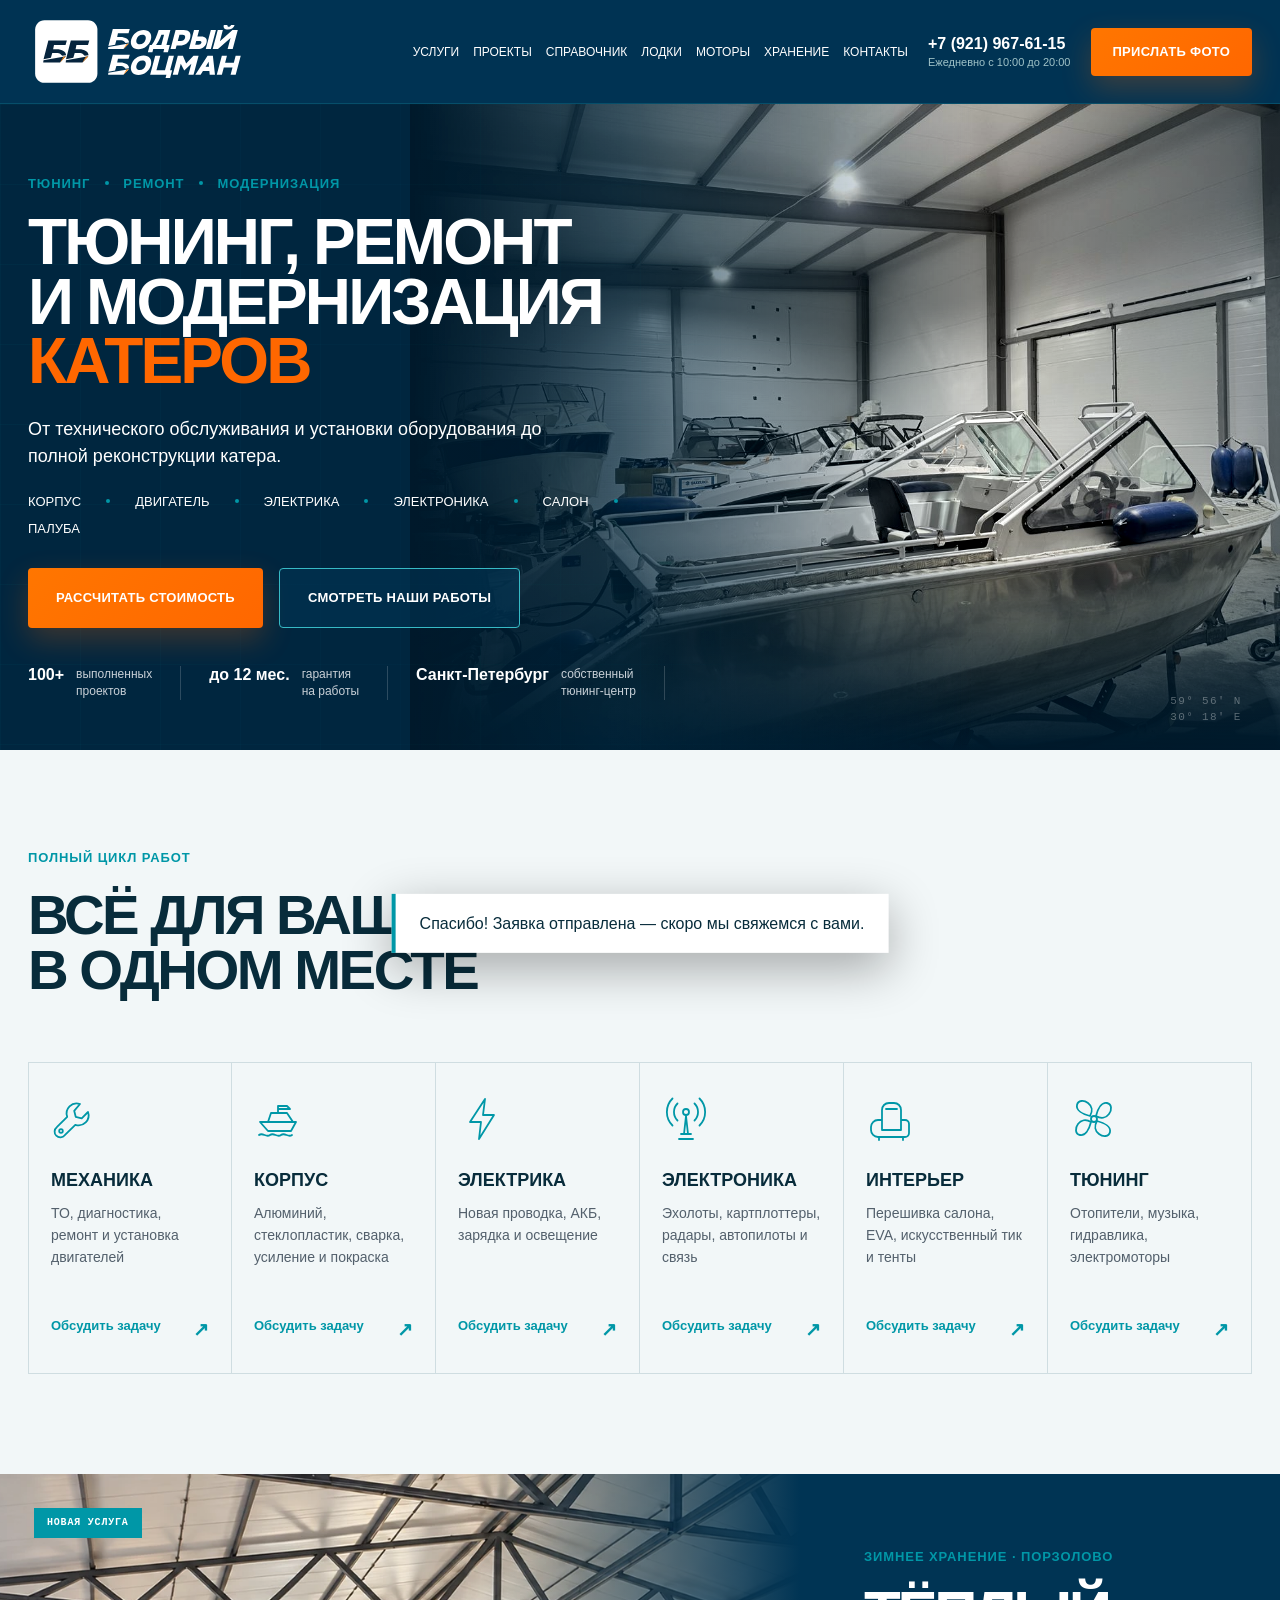
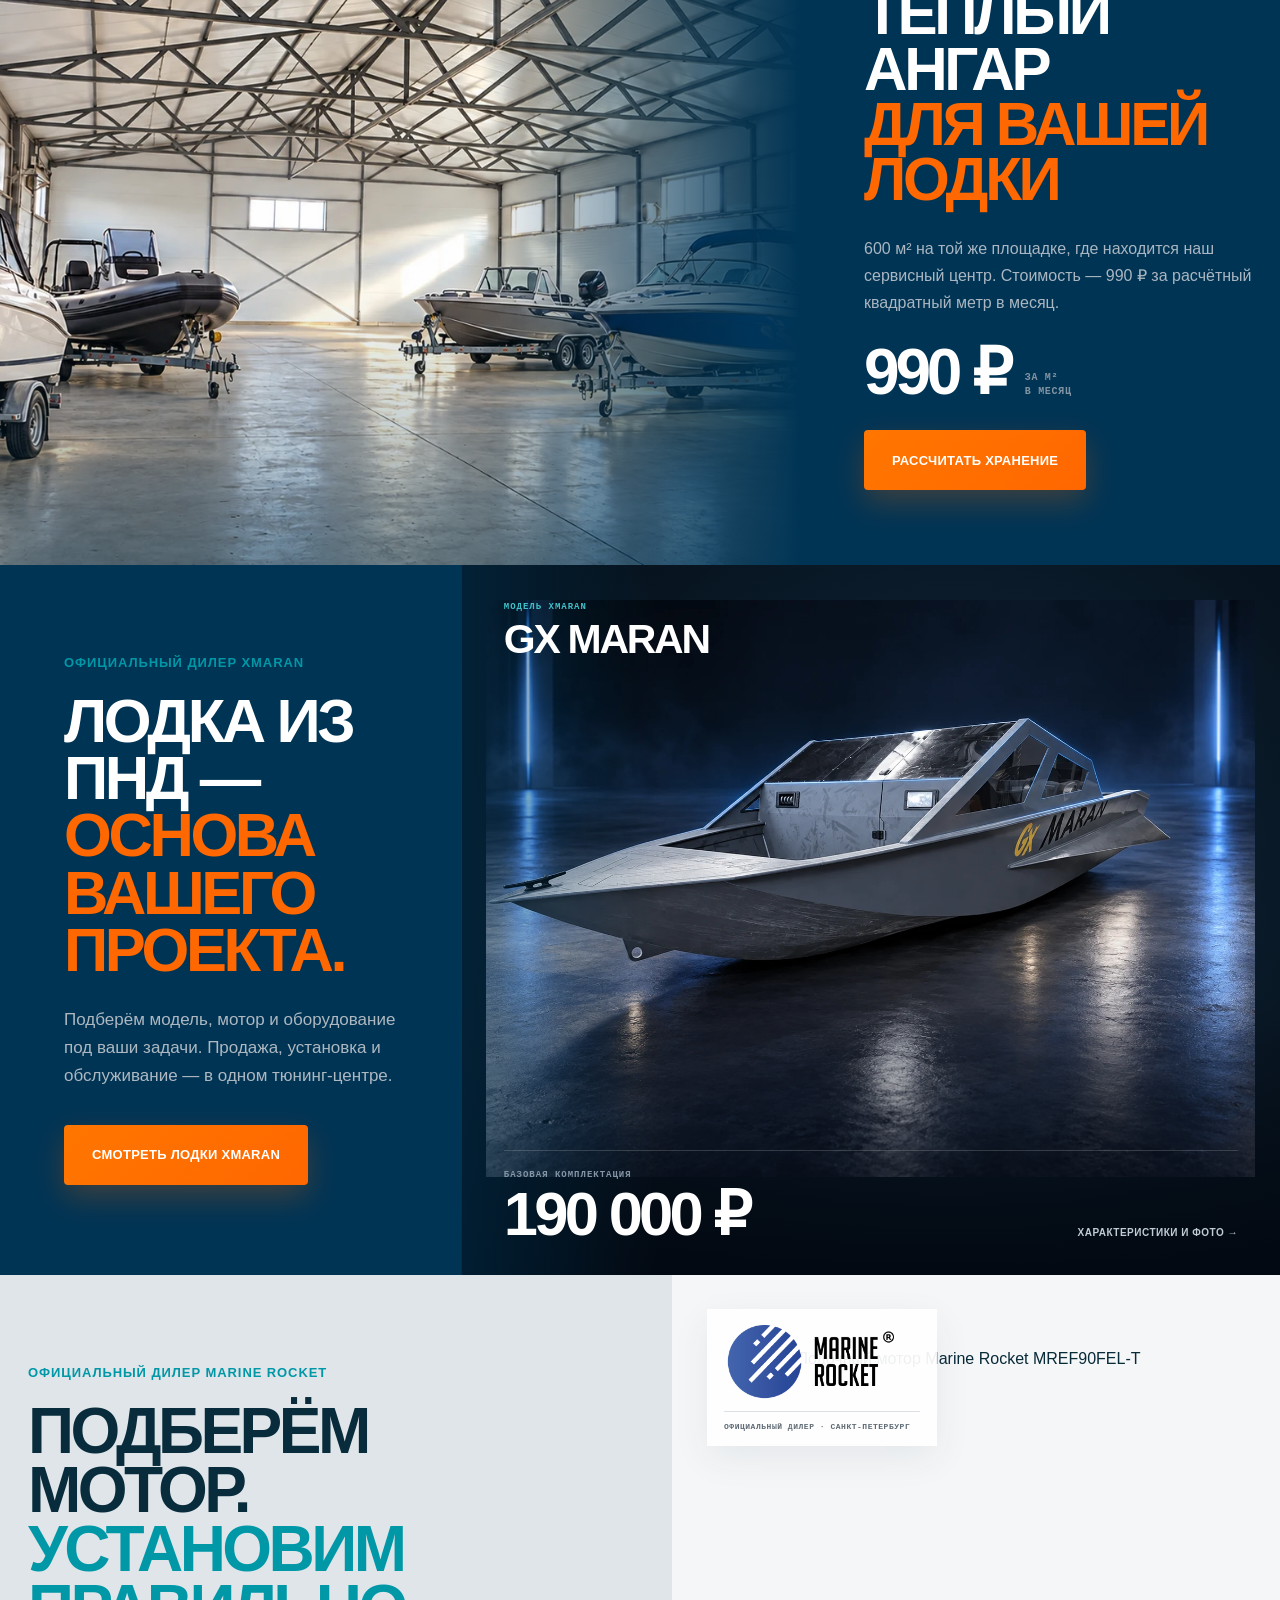
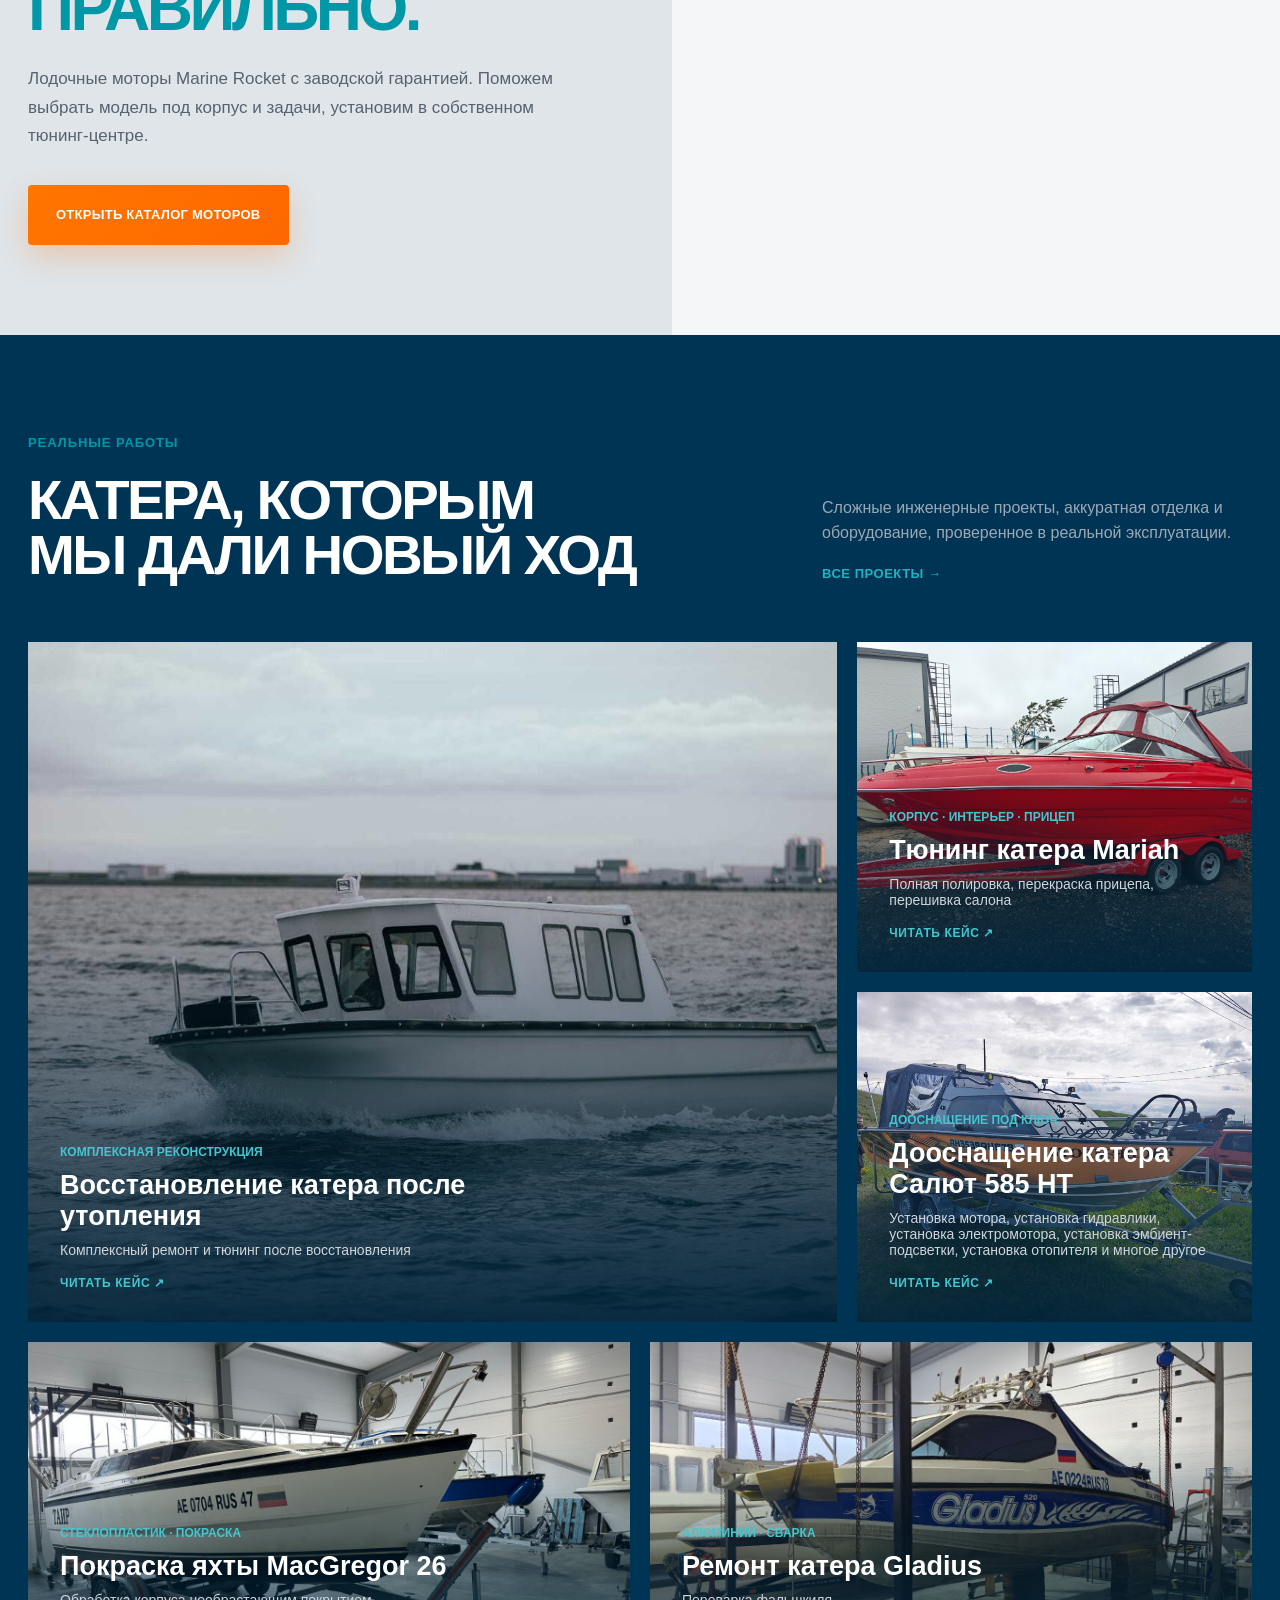
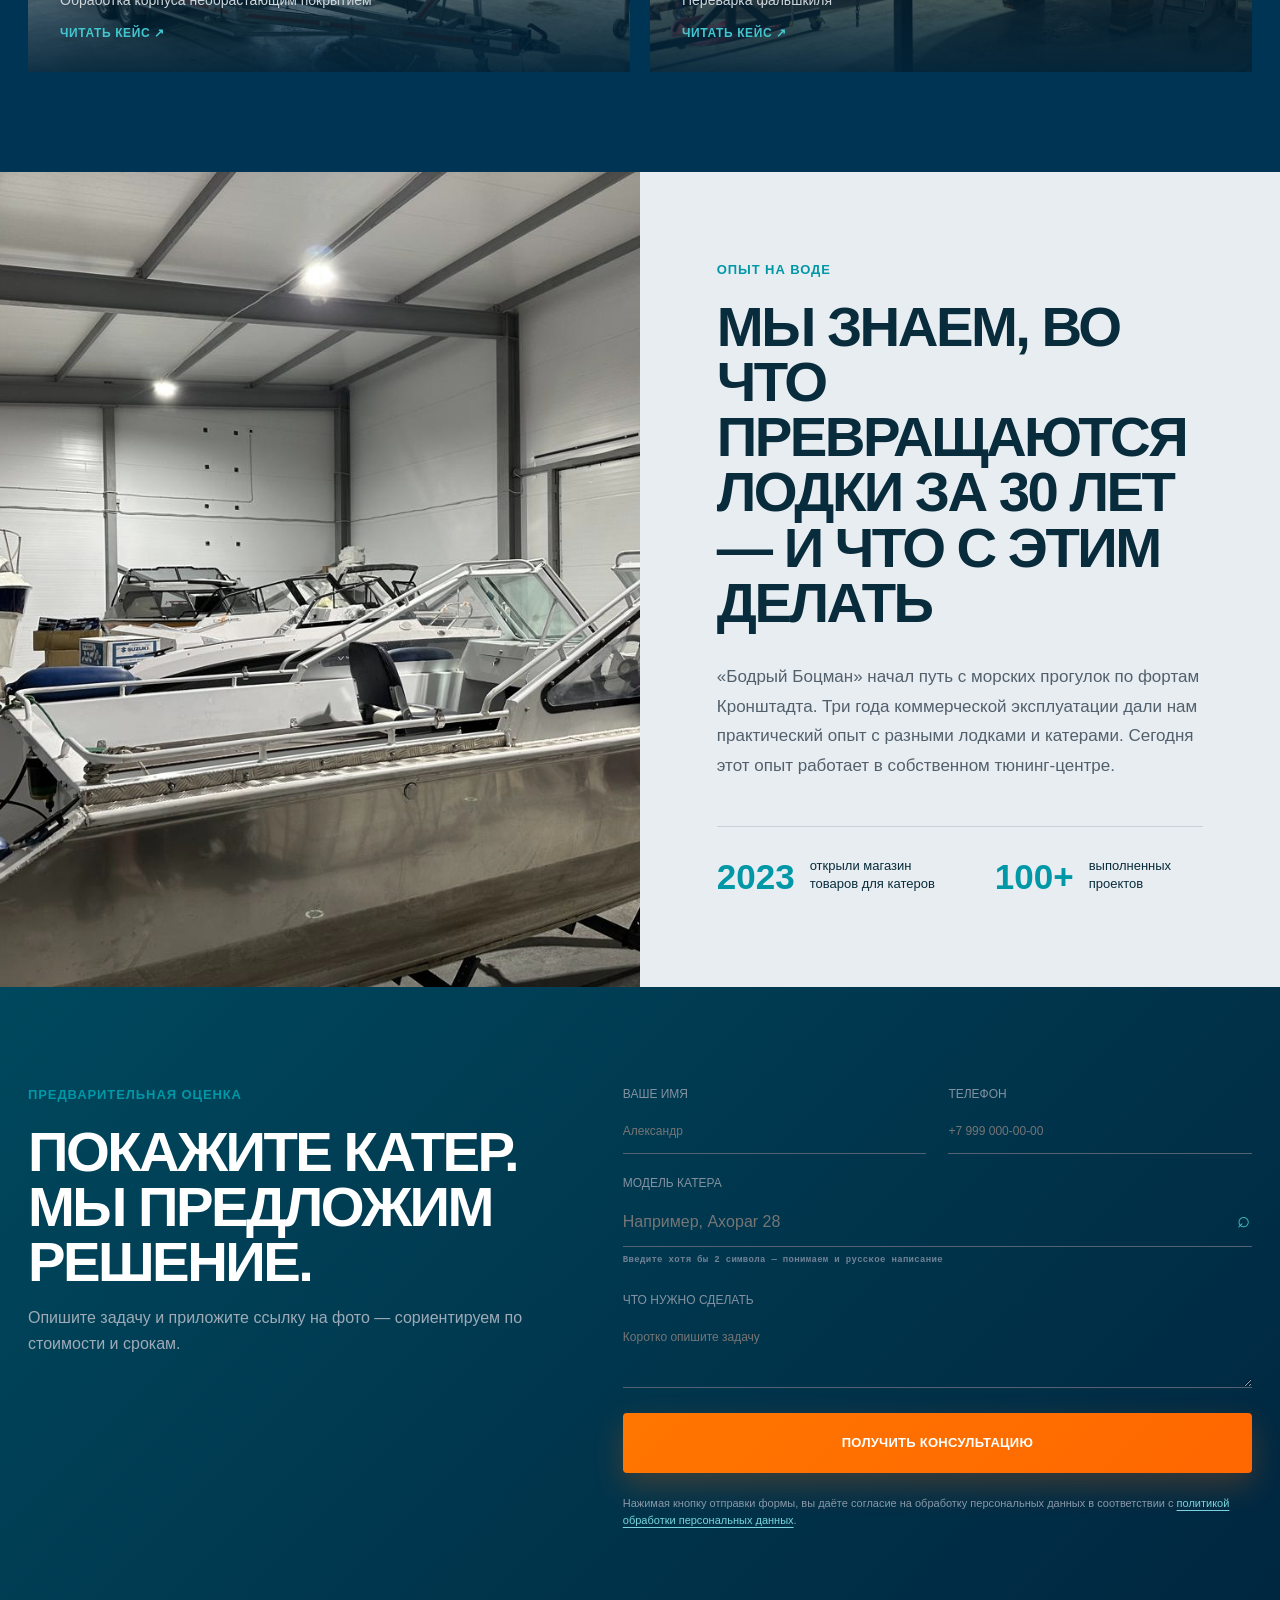
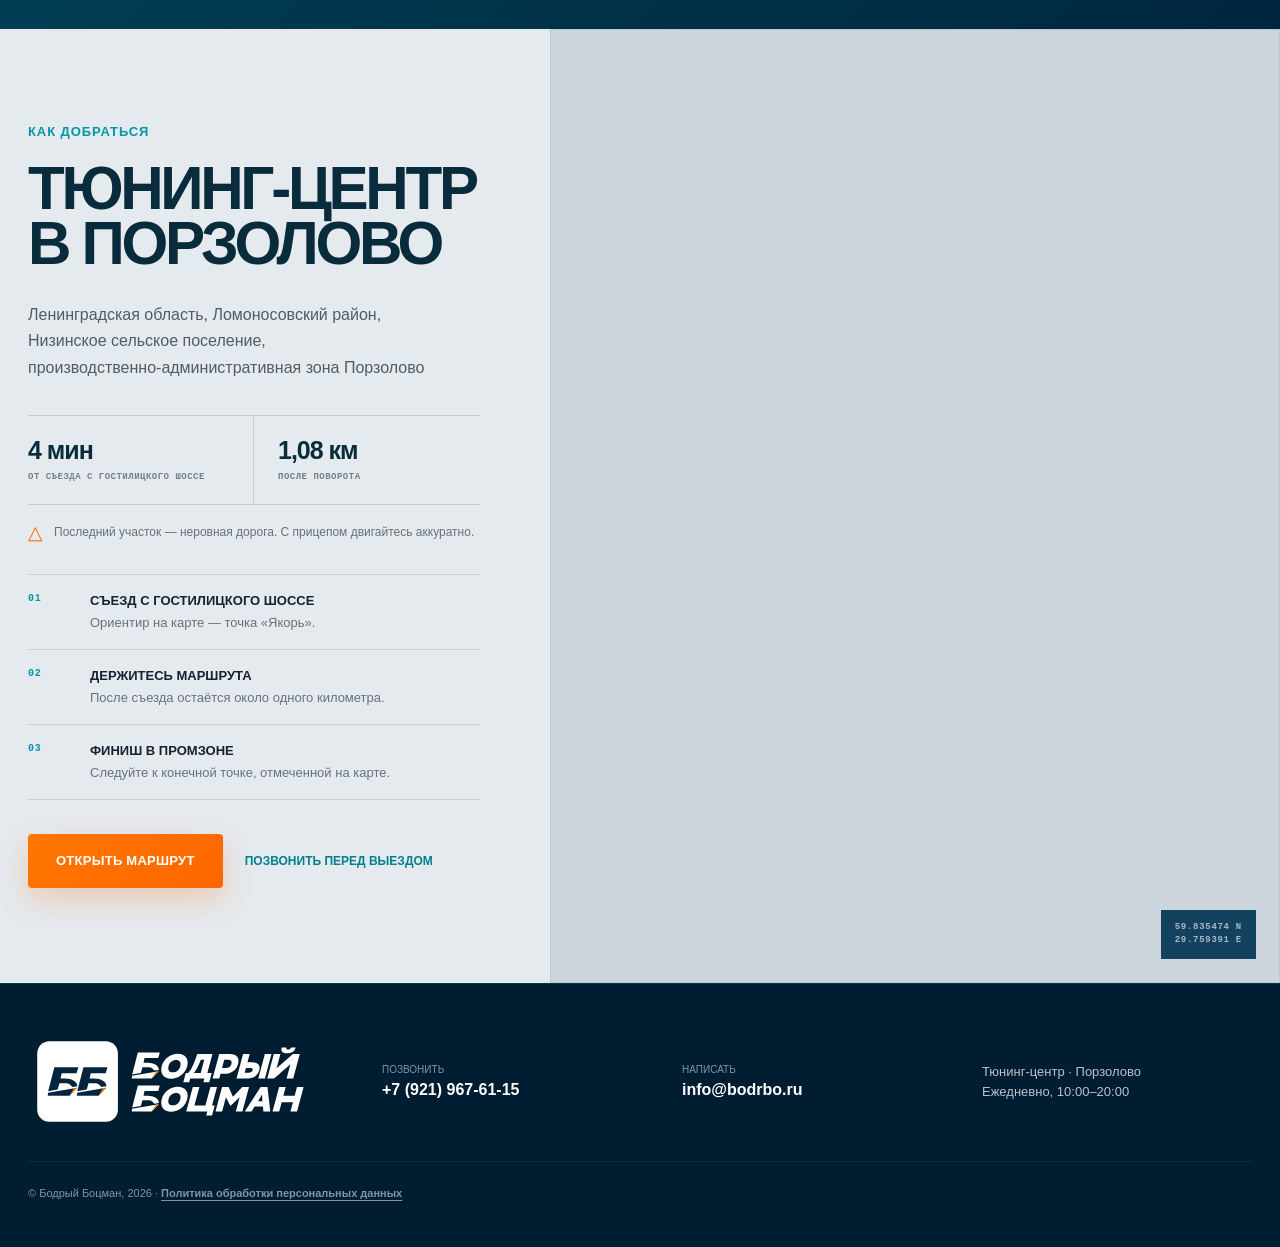
==== commit 7f97768d: "Add the pilot boat guide with four researched model profiles" ====
--- a/index.html
+++ b/index.html
@@ -55,6 +55,7 @@
   </script>
   <link rel="icon" href="assets/brand/current/favicon.svg" type="image/svg+xml">
   <link rel="stylesheet" href="styles.css?v=26">
+  <link rel="stylesheet" href="/video-blog.css?v=3">
 </head>
 <body>
   <noscript><div><img src="https://mc.yandex.ru/watch/104372402" style="position:absolute; left:-9999px;" alt=""></div></noscript>
@@ -63,8 +64,8 @@
       <img class="brand__logo" src="assets/brand/current/bodry-botsman-combined-side-2lines-light.svg" alt="Бодрый Боцман">
       <span class="brand__descriptor">Тюнинг, ремонт<br>и модернизация катеров</span>
     </a>
-    <nav class="nav" aria-label="Основная навигация">
-      <a href="#services">Услуги</a><a href="/proekty/">Проекты</a><a href="/lodki-xmaran/">Лодки</a><a href="/lodochnye-motory-marine-rocket/">Моторы</a><a href="/zimnee-hranenie-lodok/">Хранение</a><a href="#contacts">Контакты</a>
+    <nav class="nav nav--guide" aria-label="Основная навигация">
+      <a href="#services">Услуги</a><a href="/proekty/">Проекты</a><a href="/spravochnik/">Справочник</a><a href="/lodki-xmaran/">Лодки</a><a href="/lodochnye-motory-marine-rocket/">Моторы</a><a href="/zimnee-hranenie-lodok/">Хранение</a><a href="#contacts">Контакты</a>
     </nav>
     <div class="header-contact"><a href="tel:+79219676115" data-contact="phone">+7 (921) 967-61-15</a><small data-contact="hours-header">Ежедневно с 10:00 до 20:00</small></div>
     <a class="button button--small" href="#request">Прислать фото</a>
@@ -72,7 +73,7 @@
   </header>
 
   <div class="mobile-menu" id="mobile-menu">
-    <a href="#services">Услуги</a><a href="/proekty/">Проекты</a><a href="/lodki-xmaran/">Лодки</a><a href="/lodochnye-motory-marine-rocket/">Моторы</a><a href="/zimnee-hranenie-lodok/">Хранение</a><a href="#contacts">Контакты</a>
+    <a href="#services">Услуги</a><a href="/proekty/">Проекты</a><a href="/spravochnik/">Справочник</a><a href="/lodki-xmaran/">Лодки</a><a href="/lodochnye-motory-marine-rocket/">Моторы</a><a href="/zimnee-hranenie-lodok/">Хранение</a><a href="#contacts">Контакты</a>
     <a href="tel:+79219676115" data-contact="phone">+7 (921) 967-61-15</a>
   </div>
 
@@ -160,6 +161,11 @@
         <a class="project" data-case-card="macgregor" href="/proekty/pokraska-yakhty-macgregor-26/"><img data-case-image src="assets/source-14.jpg" alt="Яхта MacGregor 26" loading="lazy"><div><span data-case-category>Стеклопластик · покраска</span><h3 data-case-title>Покраска яхты MacGregor 26</h3><p data-case-summary>Обработка корпуса необрастающим покрытием</p><b>Читать кейс ↗</b></div></a>
         <a class="project" data-case-card="gladius" href="/proekty/remont-falshkilya-gladius-520/"><img data-case-image src="assets/source-16.jpg" alt="Катер Gladius 520" loading="lazy"><div><span data-case-category>Алюминий · сварка</span><h3 data-case-title>Ремонт катера Gladius</h3><p data-case-summary>Переварка фальшкиля</p><b>Читать кейс ↗</b></div></a>
       </div>
+    </section>
+
+    <section class="video-blog" id="video-blog" data-video-home hidden aria-labelledby="video-blog-title">
+      <div class="section-heading"><p class="eyebrow">Из нашей мастерской</p><h2 id="video-blog-title">Видеоблог<br>Бодрого Боцмана</h2></div>
+      <div data-video-list></div>
     </section>
 
     <section class="about" id="about">
@@ -226,6 +232,7 @@
   </footer>
   <div class="toast" role="status" aria-live="polite">Спасибо! Заявка отправлена — скоро мы свяжемся с вами.</div>
   <script src="/site-content.php"></script>
+  <script src="/video-blog.js?v=2"></script>
   <script src="boat-model-search.js?v=1"></script>
   <script src="script.js?v=4"></script>
 </body>
--- a/styles.css
+++ b/styles.css
@@ -529,3 +529,7 @@
 @media(max-width:360px){
   .brand .brand__logo{width:185px}
 }
+
+.case-model-links { max-width: var(--max); margin: 0 auto; padding: 24px clamp(20px, 4vw, 48px) 42px; }
+.case-model-links a { display: inline-block; margin-right: 20px; color: #003454; text-decoration: underline; text-underline-offset: .25em; }
+@media (min-width:1101px) and (max-width:1450px) { .nav--guide { gap: 14px; font-size: 12px; } .site-header:has(.nav--guide) { gap: 20px; } .site-header:has(.nav--guide) .brand__descriptor { display: none; } }
--- a/video-blog.css
+++ b/video-blog.css
@@ -0,0 +1,38 @@
+.video-blog{padding:80px max(28px,calc((100vw - var(--max))/2));background:var(--navy-deep);color:var(--white)}
+.video-blog[hidden]{display:none}
+.video-blog .section-heading{margin-bottom:32px}
+.video-blog .eyebrow{color:#8de1e2}
+.video-blog .video-feature{background:var(--navy)}
+.video-blog__grid{display:grid;grid-template-columns:minmax(0,1.8fr) minmax(0,1fr);gap:36px}
+.video-blog__grid--single{grid-template-columns:minmax(0,1fr);max-width:960px}
+.video-feature,.video-related{background:var(--navy-deep);color:white;border-radius:6px;overflow:hidden}
+.video-poster{display:block;position:relative;width:100%;border:0;padding:0;background:var(--navy-deep);color:white;cursor:pointer}
+.video-poster img{width:100%;aspect-ratio:16/9;object-fit:cover;display:block}
+.video-play{position:absolute;left:20px;bottom:18px;display:grid;place-items:center;width:48px;height:48px;border-radius:50%;background:var(--orange);color:var(--navy-deep);font-size:18px}
+.video-duration{position:absolute;bottom:18px;right:16px;padding:3px 7px;background:#00263fe8;border-radius:3px;font-size:12px}
+.video-feature__copy{padding:28px}.video-feature__copy h3{font-size:clamp(26px,3vw,42px);line-height:1.08;letter-spacing:-.035em;margin:10px 0}
+.video-feature small,.video-related small{font-size:11px;color:#8de1e2;text-transform:uppercase;letter-spacing:.08em}
+.video-feature p,.video-related p{color:#d3e1e5;line-height:1.6;margin:12px 0}.video-feature a{display:inline-block;margin-top:8px;text-decoration:underline;text-underline-offset:4px}
+.video-blog__previous>h3{font-size:23px;margin:0 0 18px}
+.video-related{display:grid;grid-template-columns:minmax(120px,30%) minmax(0,1fr);align-items:center;gap:24px;margin:20px 0;padding:16px}
+.video-related h3{font-size:clamp(20px,2vw,28px);line-height:1.15;margin:8px 0}
+.video-related .video-play{width:32px;height:32px;left:8px;bottom:8px;font-size:13px}
+.video-related .video-duration{font-size:10px;right:6px;bottom:8px}
+.video-related .video-poster{border-radius:4px;overflow:hidden}
+.video-blog__previous .video-related{padding:0 0 20px;gap:16px;background:transparent;color:var(--white);border-bottom:1px solid #ffffff2c;border-radius:0;grid-template-columns:minmax(100px,37%) minmax(0,1fr)}
+.video-blog__previous .video-related small{color:#8de1e2}
+.video-blog__previous .video-related h3{font-size:clamp(18px,1.7vw,24px)}
+.video-blog__previous .video-related p,.video-blog__previous .video-text-button{display:none}
+.video-text-button,.video-service-link{border:0;background:transparent;color:inherit;font-weight:700;padding:12px 0;cursor:pointer}
+.video-service-link{color:var(--blue2);display:block;text-align:left}
+.case-videos{width:min(var(--max),calc(100% - 56px));margin:40px auto}
+.case-videos>.video-related{margin:0 0 20px}
+.case-step{scroll-margin-top:24px}
+.video-dialog{width:min(1050px,calc(100% - 24px));max-height:94vh;background:var(--navy-deep);color:white;border:1px solid #5e7f91;border-radius:8px;padding:0;overflow:auto}
+.video-dialog::backdrop{background:#00121fd9}
+.video-dialog__close{display:block;margin:8px 10px 8px auto;background:transparent;color:white;border:1px solid #9eb6c5;border-radius:50%;width:40px;height:40px;font-size:26px;cursor:pointer}
+.video-player{width:100%;aspect-ratio:16/9;display:block;border:0}
+.video-dialog h2{font-size:22px;margin:20px 24px 8px}.video-vk-link{display:inline-block;margin:8px 24px 24px;color:white;text-decoration:underline}
+.video-blog button:focus-visible,.video-related button:focus-visible,.video-dialog button:focus-visible,.video-service-link:focus-visible{outline:3px solid var(--orange);outline-offset:3px}
+@media(max-width:760px){.case-videos{width:calc(100% - 32px);margin:24px auto}}
+@media(max-width:760px){.video-blog{padding:48px 16px}.video-blog__grid{grid-template-columns:1fr;gap:24px}.video-feature__copy{padding:22px}.video-related{gap:12px;padding:12px;grid-template-columns:minmax(90px,28%) minmax(0,1fr)}.video-related p{display:none}.video-related h3{font-size:19px}.video-related .video-duration{position:static;display:block}.video-play{width:40px;height:40px}.video-blog__previous .video-related .video-duration{display:none}}
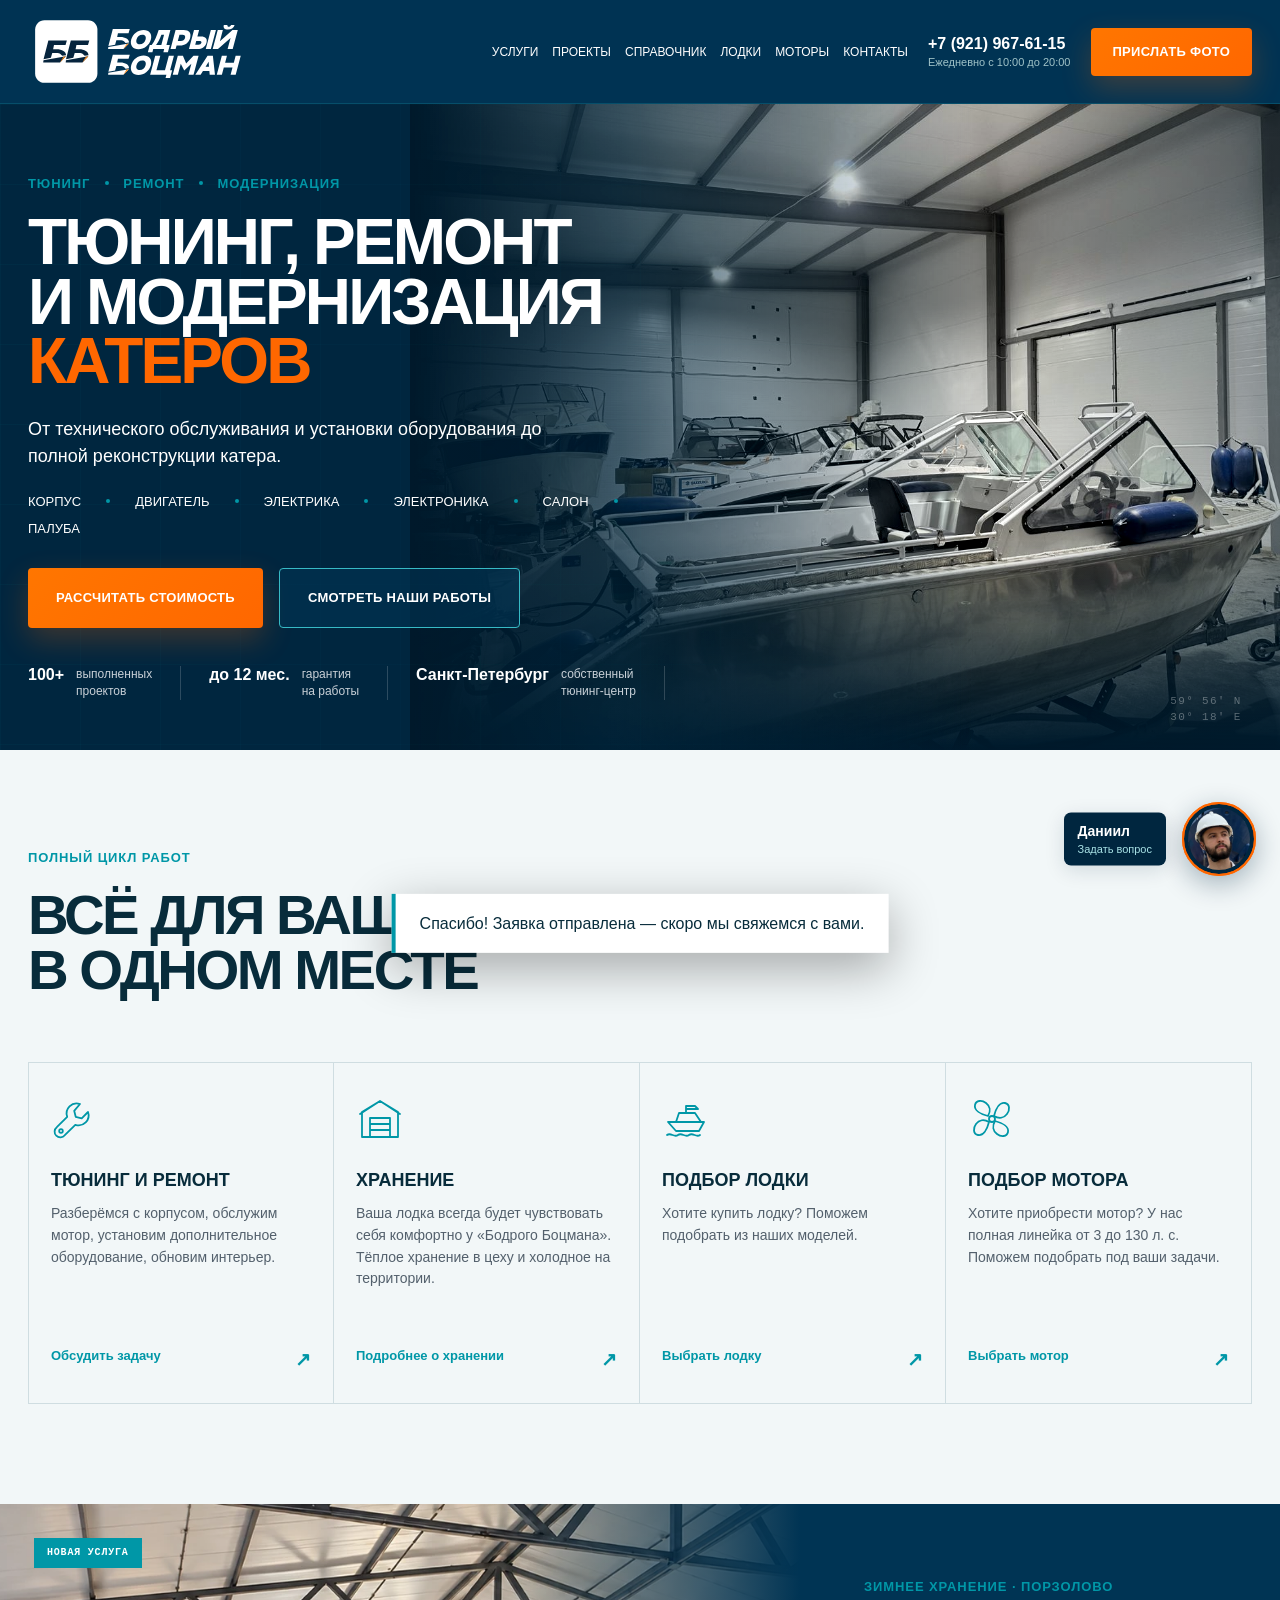
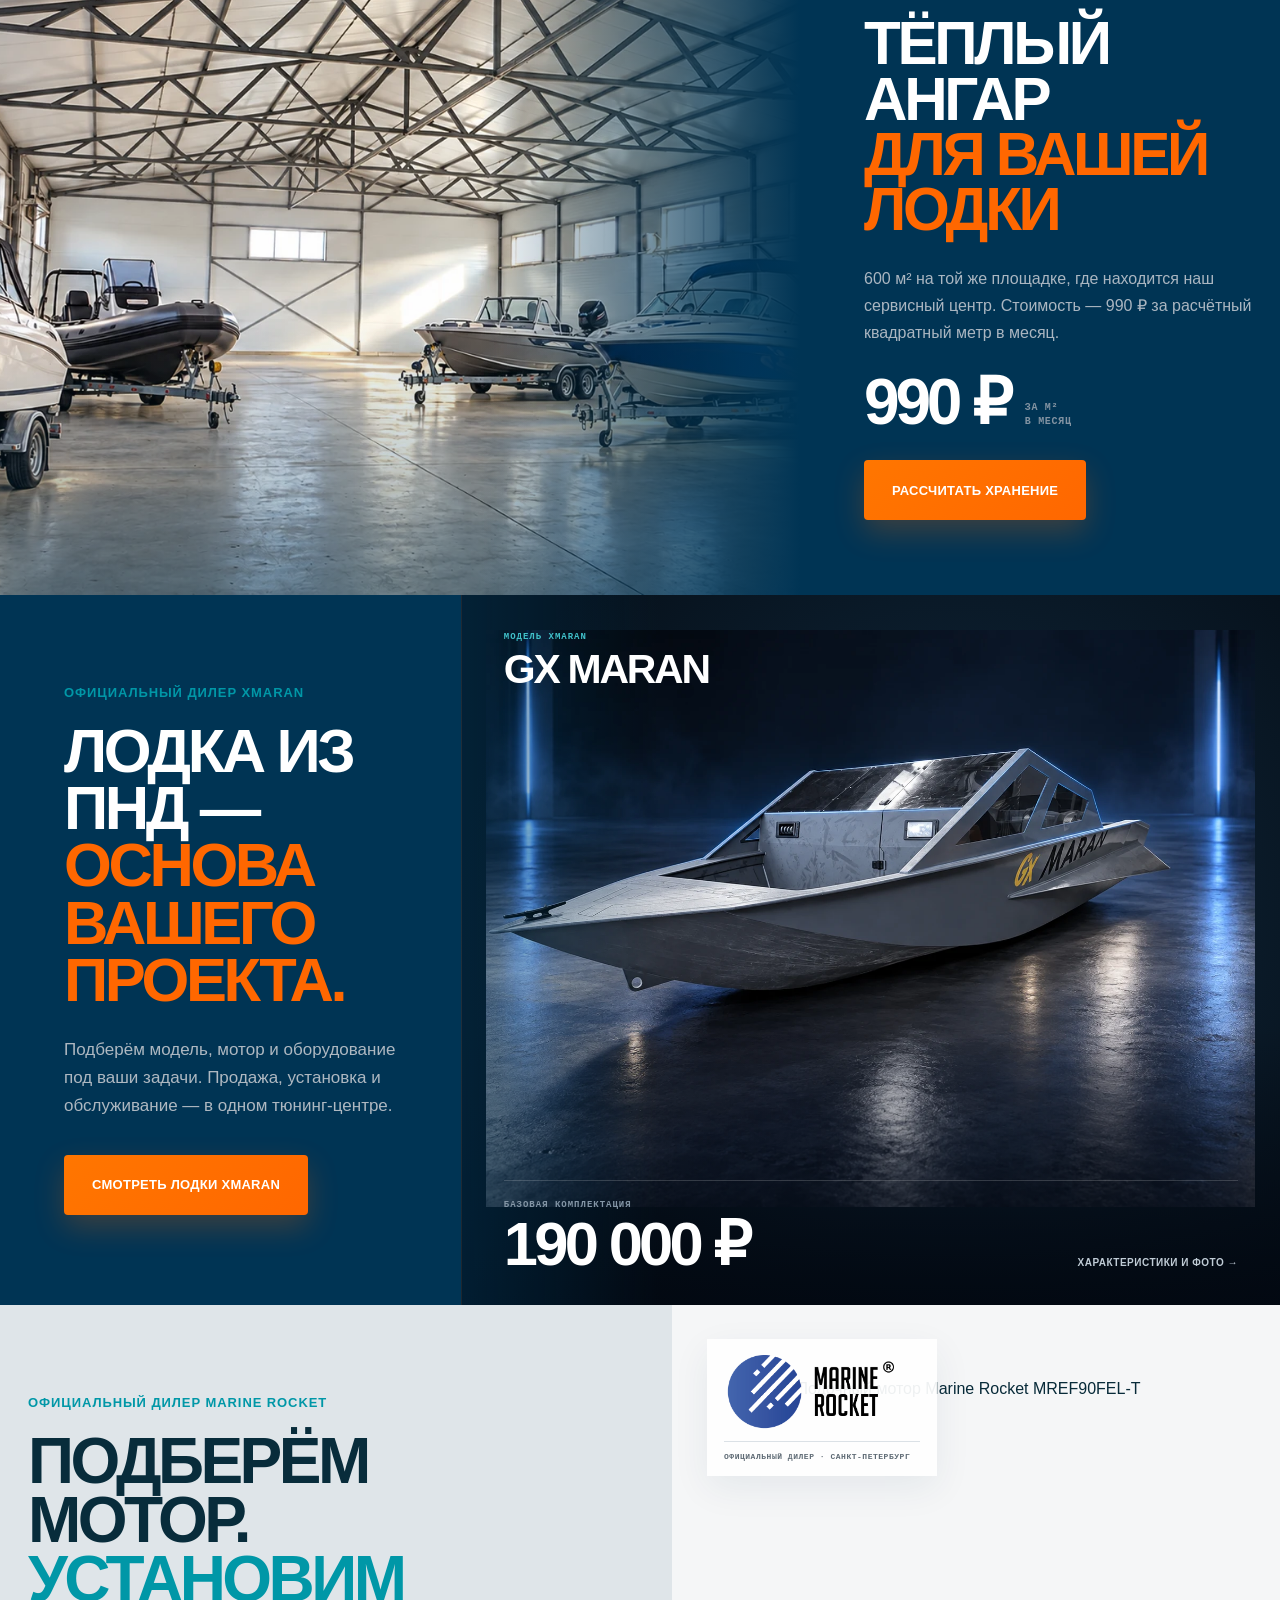
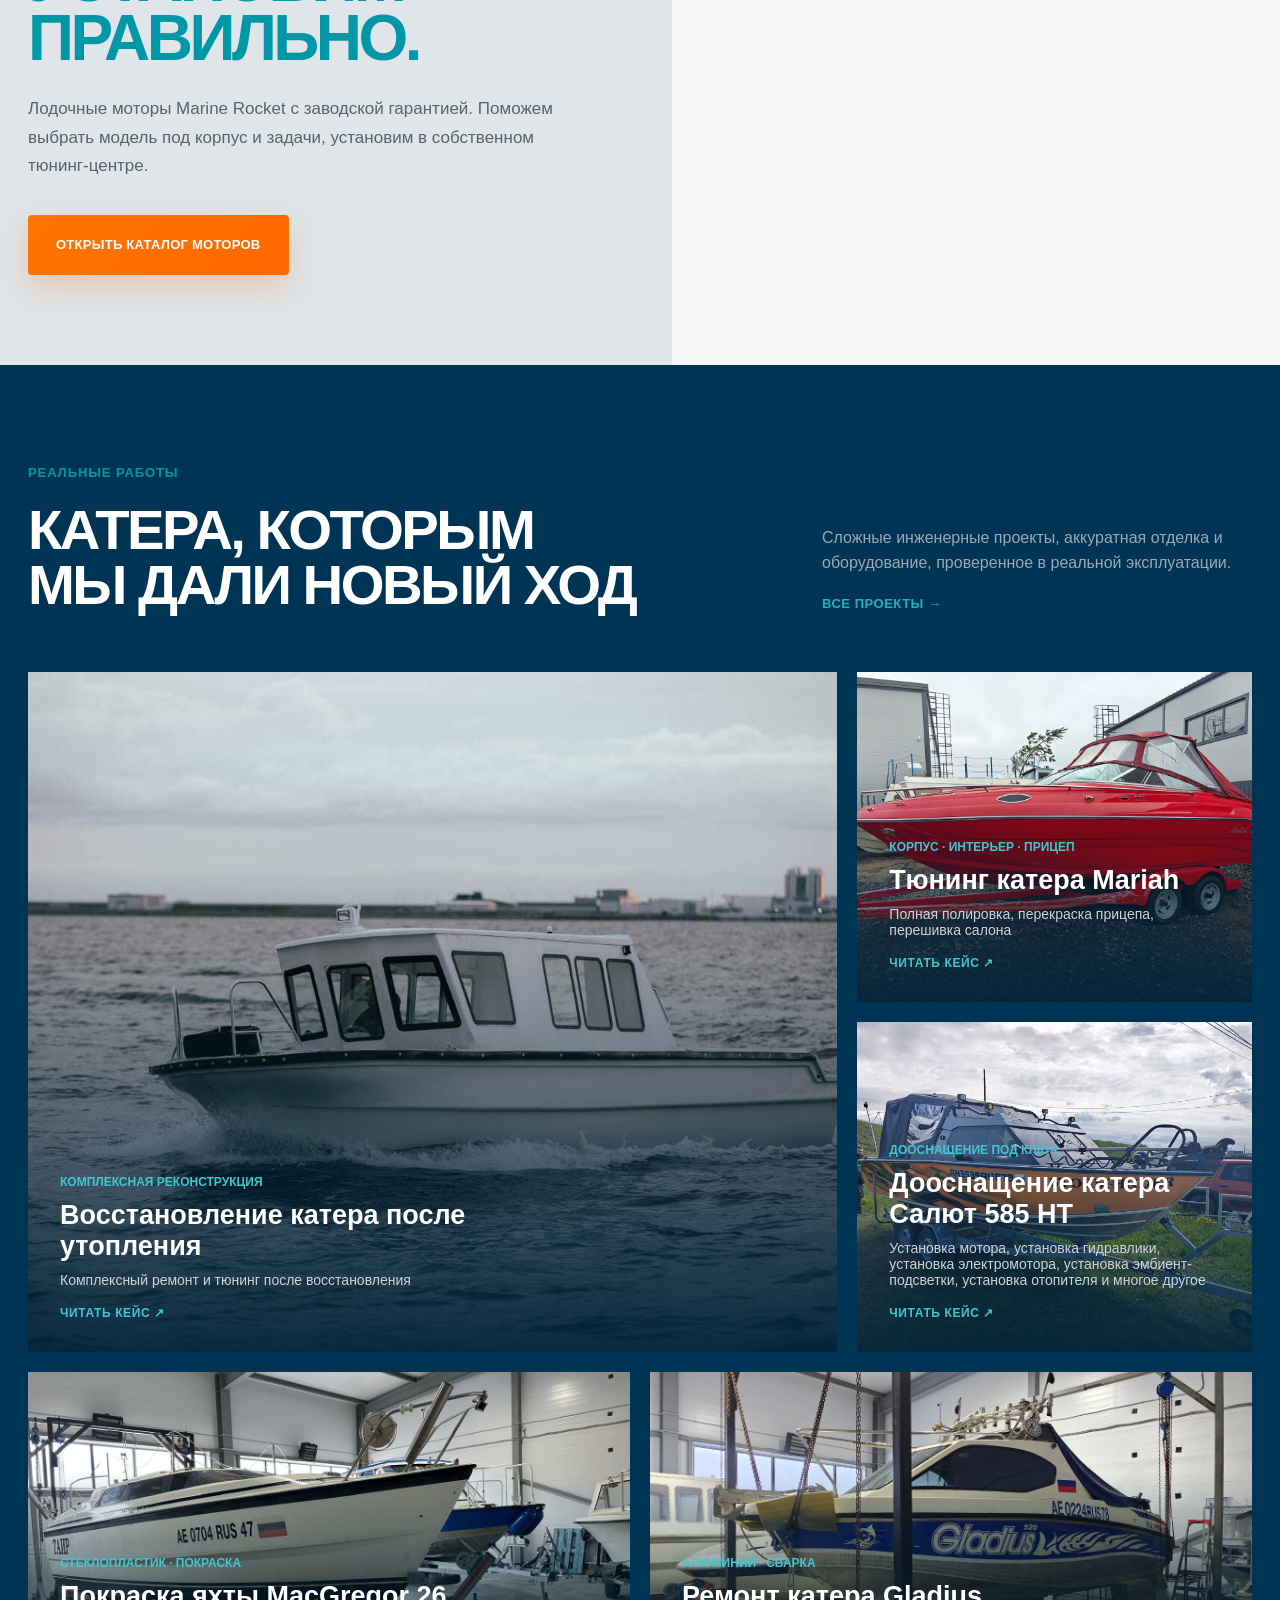
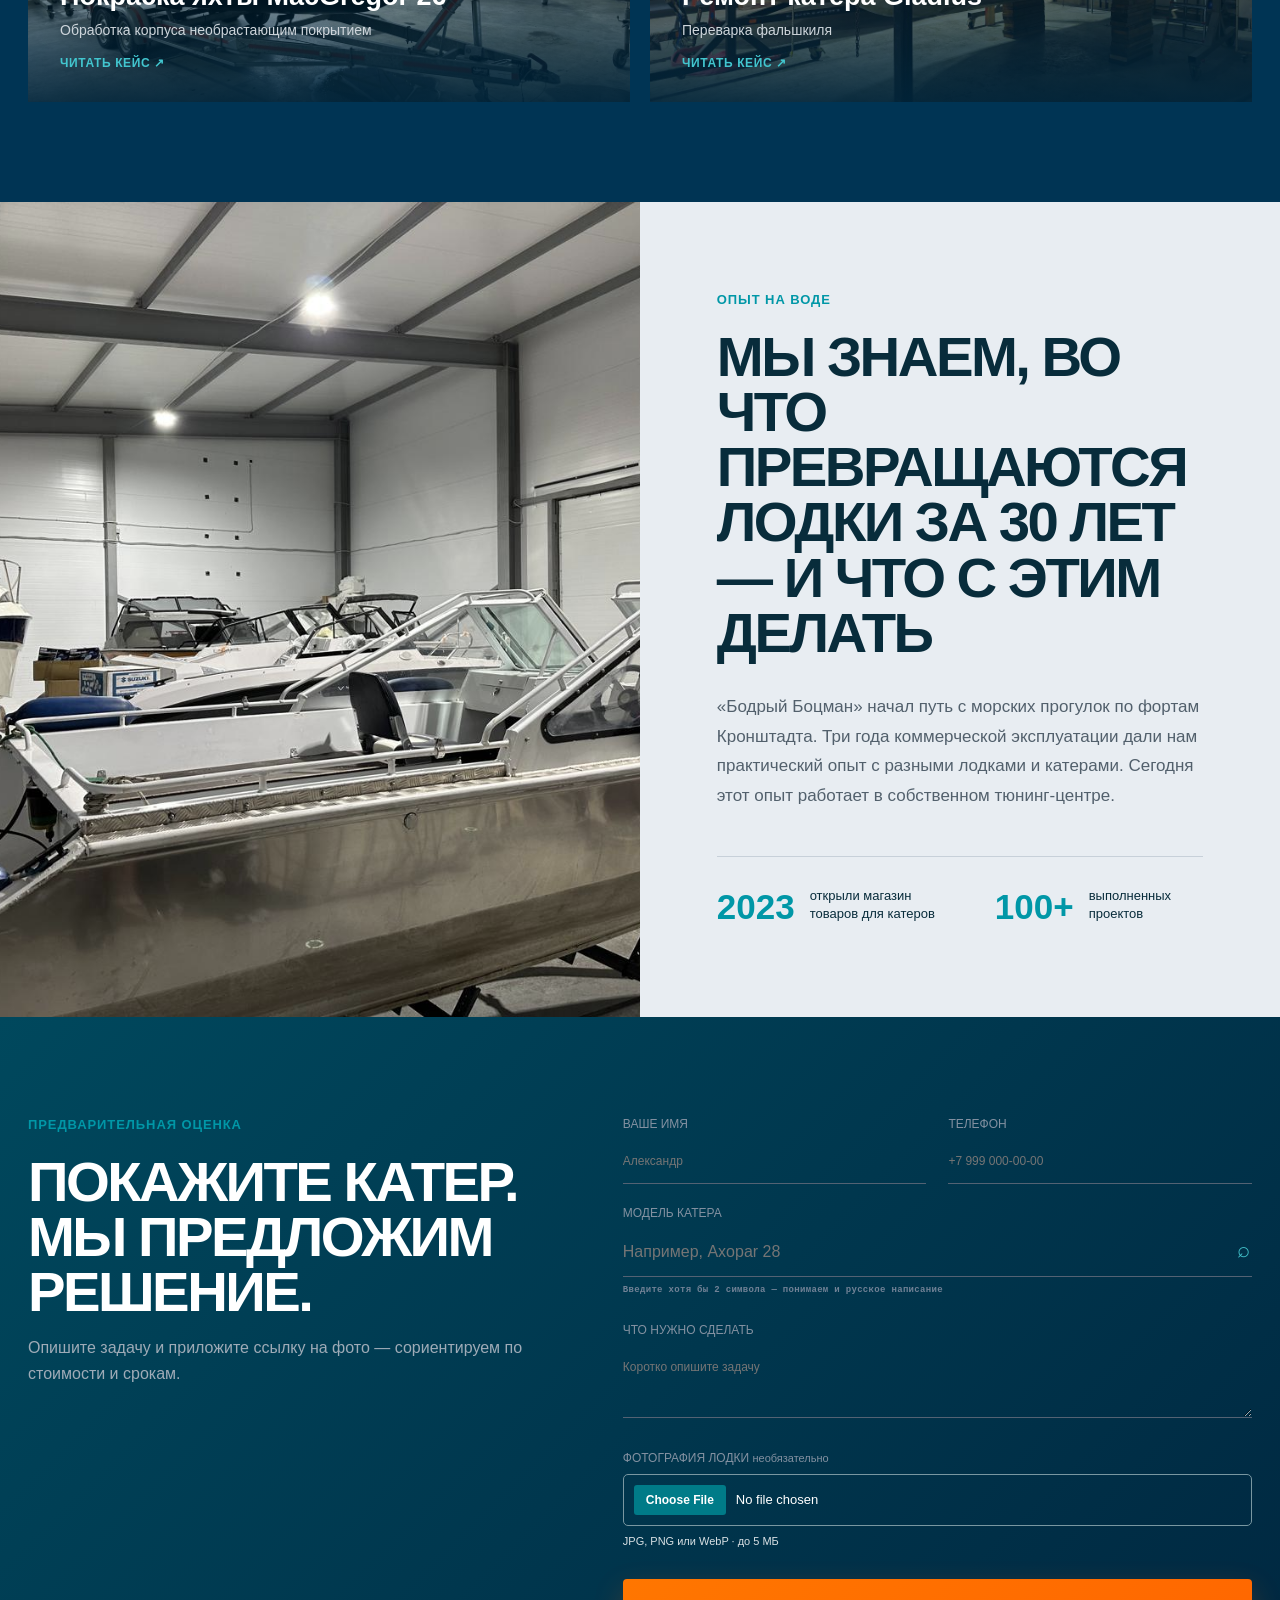
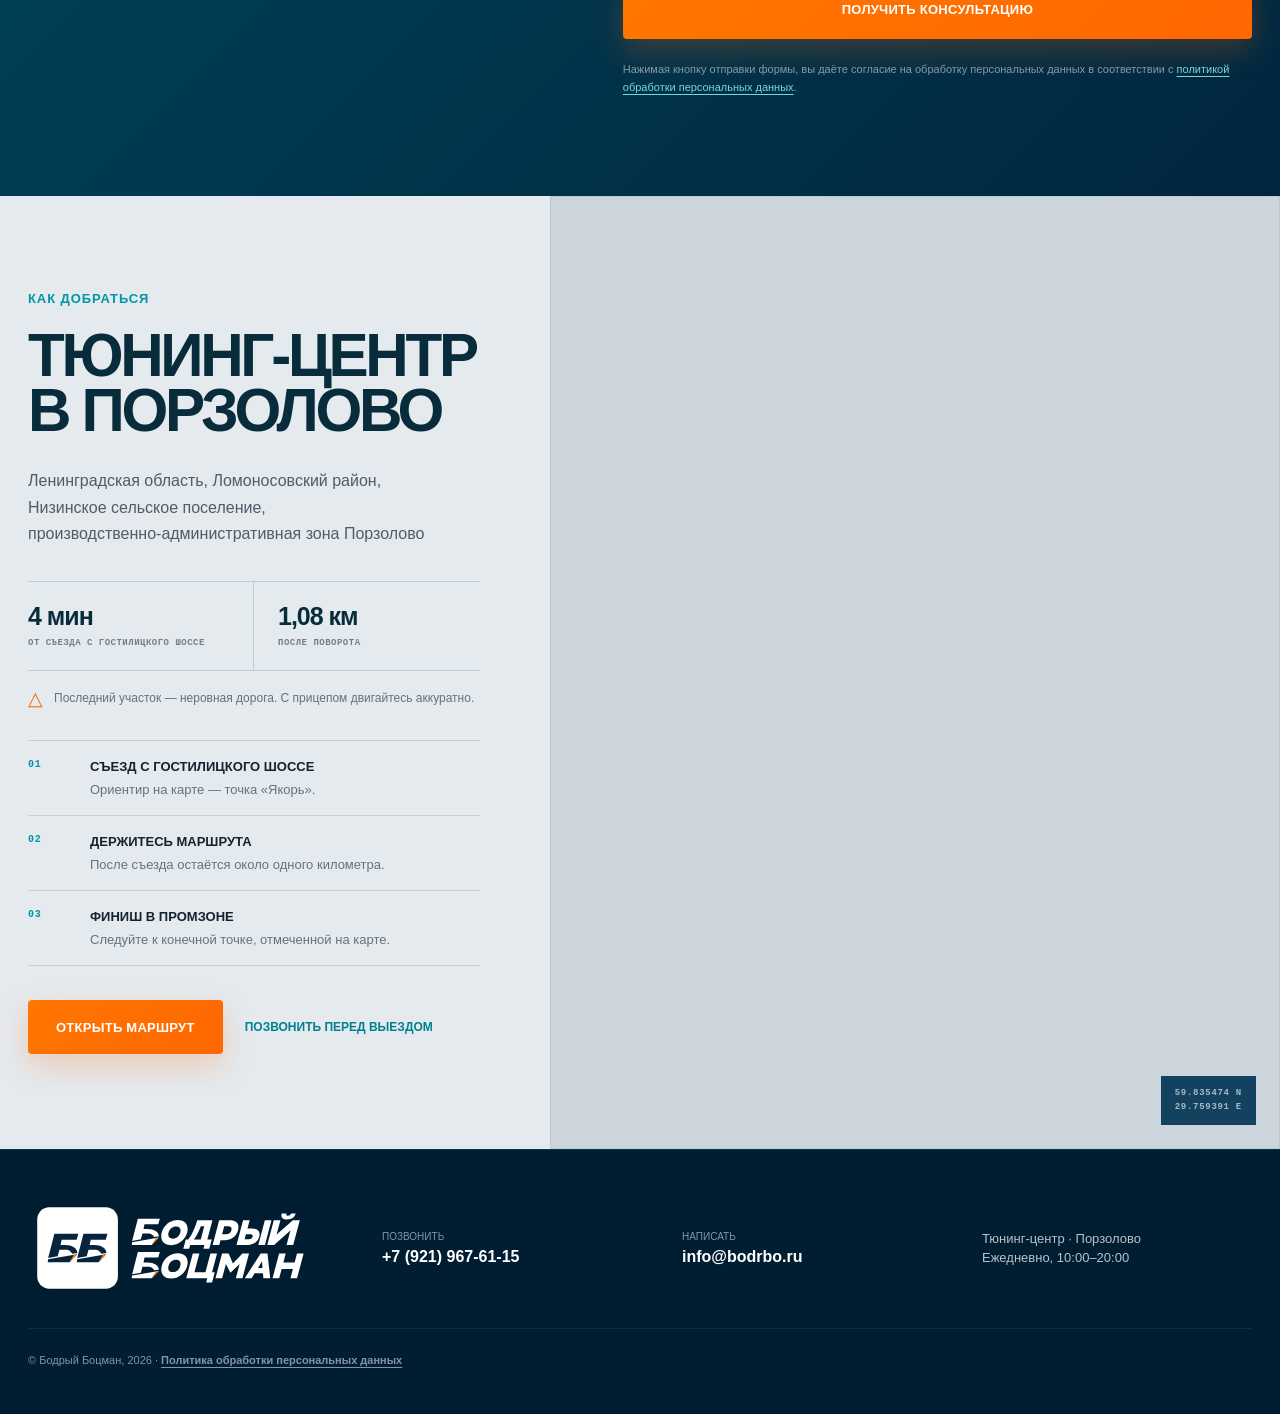
==== commit 8edfee6d: "Add callback panel, lead photos and updated service navigation" ====
--- a/index.html
+++ b/index.html
@@ -54,7 +54,7 @@
     }
   </script>
   <link rel="icon" href="assets/brand/current/favicon.svg" type="image/svg+xml">
-  <link rel="stylesheet" href="styles.css?v=26">
+  <link rel="stylesheet" href="styles.css?v=28">
   <link rel="stylesheet" href="/video-blog.css?v=3">
 </head>
 <body>
@@ -65,7 +65,7 @@
       <span class="brand__descriptor">Тюнинг, ремонт<br>и модернизация катеров</span>
     </a>
     <nav class="nav nav--guide" aria-label="Основная навигация">
-      <a href="#services">Услуги</a><a href="/proekty/">Проекты</a><a href="/spravochnik/">Справочник</a><a href="/lodki-xmaran/">Лодки</a><a href="/lodochnye-motory-marine-rocket/">Моторы</a><a href="/zimnee-hranenie-lodok/">Хранение</a><a href="#contacts">Контакты</a>
+      <a href="#services">Услуги</a><a href="/proekty/">Проекты</a><a href="/spravochnik/">Справочник</a><a href="/lodki-xmaran/">Лодки</a><a href="/lodochnye-motory-marine-rocket/">Моторы</a><a href="#contacts">Контакты</a>
     </nav>
     <div class="header-contact"><a href="tel:+79219676115" data-contact="phone">+7 (921) 967-61-15</a><small data-contact="hours-header">Ежедневно с 10:00 до 20:00</small></div>
     <a class="button button--small" href="#request">Прислать фото</a>
@@ -73,7 +73,7 @@
   </header>
 
   <div class="mobile-menu" id="mobile-menu">
-    <a href="#services">Услуги</a><a href="/proekty/">Проекты</a><a href="/spravochnik/">Справочник</a><a href="/lodki-xmaran/">Лодки</a><a href="/lodochnye-motory-marine-rocket/">Моторы</a><a href="/zimnee-hranenie-lodok/">Хранение</a><a href="#contacts">Контакты</a>
+    <a href="#services">Услуги</a><a href="/proekty/">Проекты</a><a href="/spravochnik/">Справочник</a><a href="/lodki-xmaran/">Лодки</a><a href="/lodochnye-motory-marine-rocket/">Моторы</a><a href="#contacts">Контакты</a>
     <a href="tel:+79219676115" data-contact="phone">+7 (921) 967-61-15</a>
   </div>
 
@@ -102,12 +102,30 @@
     <section class="services" id="services" aria-labelledby="services-title">
       <div class="section-heading"><p class="eyebrow">Полный цикл работ</p><h2 id="services-title">Всё для вашего катера<br>в одном месте</h2></div>
       <div class="service-grid">
-        <article><span class="service-icon"><svg aria-hidden="true" viewBox="0 0 48 48"><path d="M29 9a10 10 0 0 0-12.8 12.8L5.8 32.2a5.7 5.7 0 1 0 8 8L24.3 29.8A10 10 0 0 0 37 17l-6.3 6.3-6-1.5-1.5-6L29 9Z"/><circle cx="10" cy="36" r="1.8"/></svg></span><h3>Механика</h3><p>ТО, диагностика, ремонт и установка двигателей</p><a href="#request">Обсудить задачу <b>↗</b></a></article>
-        <article><span class="service-icon"><svg aria-hidden="true" viewBox="0 0 48 48"><path d="M6 27h36l-5 9H14l-8-9Z"/><path d="M14 27l3-9h16l6 9M24 18v-7h9l3 3H24M5 40c4-3 7 3 11 0s7 3 11 0 7 3 11 0"/></svg></span><h3>Корпус</h3><p>Алюминий, стеклопластик, сварка, усиление и покраска</p><a href="#request">Обсудить задачу <b>↗</b></a></article>
-        <article><span class="service-icon"><svg aria-hidden="true" viewBox="0 0 48 48"><path d="m27 4-15 23h11l-2 17 15-24H25l2-16Z"/></svg></span><h3>Электрика</h3><p>Новая проводка, АКБ, зарядка и освещение</p><a href="#request">Обсудить задачу <b>↗</b></a></article>
-        <article><span class="service-icon"><svg aria-hidden="true" viewBox="0 0 48 48"><path d="M19 39h10M22 39l2-18 2 18M17 44h14"/><circle cx="24" cy="17" r="3"/><path d="M15.5 25.5a12 12 0 0 1 0-17M32.5 8.5a12 12 0 0 1 0 17M10.5 30.5a19 19 0 0 1 0-27M37.5 3.5a19 19 0 0 1 0 27"/></svg></span><h3>Электроника</h3><p>Эхолоты, картплоттеры, радары, автопилоты и связь</p><a href="#request">Обсудить задачу <b>↗</b></a></article>
-        <article><span class="service-icon"><svg aria-hidden="true" viewBox="0 0 48 48"><path d="M16 28V15c0-4 3-7 7-7h5c4 0 7 3 7 7v13M12 25h4v10h19V25h4a4 4 0 0 1 4 4v9a4 4 0 0 1-4 4H12a7 7 0 0 1-7-7v-3a7 7 0 0 1 7-7ZM13 42v3M37 42v3"/><path d="M20 14h11"/></svg></span><h3>Интерьер</h3><p>Перешивка салона, EVA, искусственный тик и тенты</p><a href="#request">Обсудить задачу <b>↗</b></a></article>
-        <article><span class="service-icon"><svg aria-hidden="true" viewBox="0 0 48 48"><circle cx="24" cy="24" r="3"/><path d="M26 21c2-8 6-14 11-13 5 1 5 7 2 11-3 4-8 5-13 2ZM27 26c8 2 14 6 13 11-1 5-7 5-11 2-4-3-5-8-2-13ZM21 27c-2 8-6 14-11 13-5-1-5-7-2-11 3-4 8-5 13-2ZM20 21c-8-2-14-6-13-11 1-5 7-5 11-2 4 3 5 8 2 13Z"/></svg></span><h3>Тюнинг</h3><p>Отопители, музыка, гидравлика, электромоторы</p><a href="#request">Обсудить задачу <b>↗</b></a></article>
+        <article data-video-services="mechanics hull electrics electronics interior tuning">
+          <span class="service-icon"><svg aria-hidden="true" viewBox="0 0 48 48"><path d="M29 9a10 10 0 0 0-12.8 12.8L5.8 32.2a5.7 5.7 0 1 0 8 8L24.3 29.8A10 10 0 0 0 37 17l-6.3 6.3-6-1.5-1.5-6L29 9Z"/><circle cx="10" cy="36" r="1.8"/></svg></span>
+          <h3>Тюнинг и ремонт</h3>
+          <p>Разберёмся с корпусом, обслужим мотор, установим дополнительное оборудование, обновим интерьер.</p>
+          <a href="#request">Обсудить задачу <b aria-hidden="true">↗</b></a>
+        </article>
+        <article>
+          <span class="service-icon"><svg aria-hidden="true" viewBox="0 0 48 48"><path d="M6 42V17L24 6l18 11v25H6ZM14 42V23h20v19M14 29h20M14 35h20M4 19 24 6l20 13"/></svg></span>
+          <h3>Хранение</h3>
+          <p>Ваша лодка всегда будет чувствовать себя комфортно у «Бодрого Боцмана». Тёплое хранение в цеху и холодное на территории.</p>
+          <a href="/zimnee-hranenie-lodok/">Подробнее о хранении <b aria-hidden="true">↗</b></a>
+        </article>
+        <article>
+          <span class="service-icon"><svg aria-hidden="true" viewBox="0 0 48 48"><path d="M6 27h36l-5 9H14l-8-9Z"/><path d="M14 27l3-9h16l6 9M24 18v-7h9l3 3H24M5 40c4-3 7 3 11 0s7 3 11 0 7 3 11 0"/></svg></span>
+          <h3>Подбор лодки</h3>
+          <p>Хотите купить лодку? Поможем подобрать из наших моделей.</p>
+          <a href="/lodki-xmaran/">Выбрать лодку <b aria-hidden="true">↗</b></a>
+        </article>
+        <article>
+          <span class="service-icon"><svg aria-hidden="true" viewBox="0 0 48 48"><circle cx="24" cy="24" r="3"/><path d="M26 21c2-8 6-14 11-13 5 1 5 7 2 11-3 4-8 5-13 2ZM27 26c8 2 14 6 13 11-1 5-7 5-11 2-4-3-5-8-2-13ZM21 27c-2 8-6 14-11 13-5-1-5-7-2-11 3-4 8-5 13-2ZM20 21c-8-2-14-6-13-11 1-5 7-5 11-2 4 3 5 8 2 13Z"/></svg></span>
+          <h3>Подбор мотора</h3>
+          <p>Хотите приобрести мотор? У нас полная линейка от 3 до 130 л. с. Поможем подобрать под ваши задачи.</p>
+          <a href="/lodochnye-motory-marine-rocket/">Выбрать мотор <b aria-hidden="true">↗</b></a>
+        </article>
       </div>
     </section>
 
@@ -232,8 +250,8 @@
   </footer>
   <div class="toast" role="status" aria-live="polite">Спасибо! Заявка отправлена — скоро мы свяжемся с вами.</div>
   <script src="/site-content.php"></script>
-  <script src="/video-blog.js?v=2"></script>
-  <script src="boat-model-search.js?v=1"></script>
-  <script src="script.js?v=4"></script>
+  <script src="/video-blog.js?v=3"></script>
+  <script src="boat-model-search.js?v=2"></script>
+  <script src="script.js?v=6"></script>
 </body>
 </html>
--- a/styles.css
+++ b/styles.css
@@ -1,13 +1,13 @@
 :root{--ink:#082c3b;--navy:#003454;--navy-deep:#00263f;--blue:#0097a7;--blue2:#007b88;--orange:#ff6700;--paper:#f2f7f8;--muted:#70858c;--line:#cfdde1;--white:#fff;--max:1440px}
 *{box-sizing:border-box}html{scroll-behavior:smooth}body{margin:0;background:var(--paper);color:var(--ink);font-family:Arial,Helvetica,sans-serif;-webkit-font-smoothing:antialiased}a{color:inherit;text-decoration:none}button,input,textarea{font:inherit}.site-header{height:94px;padding:0 max(28px,calc((100vw - var(--max))/2));background:#00263ff5;color:white;display:flex;align-items:center;gap:32px;position:absolute;z-index:20;width:100%;border-bottom:1px solid #ffffff1c}.brand{display:flex;align-items:center;gap:20px;margin-right:auto}.brand img,footer>img{width:190px;height:auto;filter:brightness(0) invert(1)}.brand span{font-size:12px;line-height:1.35;text-transform:uppercase;padding-left:20px;border-left:1px solid #ffffff3a}.nav{display:flex;gap:30px;font-size:13px;text-transform:uppercase}.nav a{transition:.2s}.nav a:hover{color:var(--blue)}.header-contact{display:flex;flex-direction:column;gap:3px}.header-contact a{font-weight:800}.header-contact small{font-size:11px;color:#aeb8c3}.button{display:inline-flex;align-items:center;justify-content:center;min-height:60px;padding:0 28px;color:white;background:linear-gradient(135deg,var(--blue),var(--blue2));border:0;border-radius:4px;text-transform:uppercase;font-size:13px;font-weight:800;letter-spacing:.02em;cursor:pointer;box-shadow:0 12px 30px #ff67003d;transition:transform .2s,filter .2s}.button:hover{transform:translateY(-2px);filter:brightness(1.08)}.button--small{min-height:48px;padding:0 22px}.button--ghost{background:#07142188;border:1px solid #6da3ff;box-shadow:none}.menu-toggle,.mobile-menu{display:none}
 .hero{min-height:750px;padding-top:94px;background:#002b47;color:white;position:relative;overflow:hidden}.hero__photo{position:absolute;inset:94px 0 0 32%;background:url('assets/source-1.jpg') center/cover no-repeat;filter:saturate(.65) contrast(1.12)}.hero__photo:after{content:"";position:absolute;inset:0;background:linear-gradient(90deg,#00263f 0%,#00314fba 24%,transparent 65%),linear-gradient(0deg,#00263f 0%,transparent 33%),linear-gradient(90deg,transparent 70%,#00263f55)}.hero__grid{position:absolute;inset:94px 0 0;background-image:linear-gradient(#00a9b80b 1px,transparent 1px),linear-gradient(90deg,#00a9b80b 1px,transparent 1px);background-size:80px 80px;mask-image:linear-gradient(90deg,#000,transparent 80%)}.hero__content{position:relative;z-index:2;width:min(var(--max),calc(100% - 56px));margin:auto;padding:72px 0 45px}.eyebrow{color:var(--blue);text-transform:uppercase;font-weight:800;font-size:13px;letter-spacing:.07em;margin:0 0 22px}.eyebrow i{display:inline-block;width:4px;height:4px;background:currentColor;border-radius:50%;margin:0 10px 3px}.hero h1{font-size:clamp(54px,5vw,76px);line-height:.93;text-transform:uppercase;letter-spacing:-.045em;margin:0 0 24px;max-width:690px}.hero h1 em{font-style:normal;color:var(--blue)}.hero__lead{font-size:18px;line-height:1.5;max-width:540px}.hero__tags{display:flex;gap:12px 25px;flex-wrap:wrap;max-width:620px;margin:24px 0}.hero__tags span{font-size:13px;text-transform:uppercase}.hero__tags span:not(:last-child):after{content:"";display:inline-block;width:4px;height:4px;background:var(--blue);border-radius:50%;margin-left:25px;vertical-align:3px}.hero__actions{display:flex;gap:16px;margin-top:32px}.trust-row{display:flex;margin-top:38px}.trust-row>div{display:flex;gap:12px;align-items:start;padding:0 28px;border-right:1px solid #ffffff2c}.trust-row>div:first-child{padding-left:0}.trust-row b{font-size:16px;white-space:nowrap}.trust-row span{font-size:12px;line-height:1.45;color:#c8d0d7}.hero__marker{position:absolute;right:3vw;bottom:25px;z-index:3;color:#ffffff55;font:11px/1.4 monospace;letter-spacing:.12em}
-.services,.projects{padding:100px max(28px,calc((100vw - var(--max))/2))}.section-heading h2,.about h2,.request h2{font-size:clamp(38px,4.4vw,66px);letter-spacing:-.045em;line-height:.98;text-transform:uppercase;margin:0}.service-grid{display:grid;grid-template-columns:repeat(6,1fr);margin-top:65px;border-top:1px solid var(--line);border-bottom:1px solid var(--line)}.service-grid article{min-height:310px;padding:32px 22px;border-right:1px solid var(--line);display:flex;flex-direction:column}.service-grid article:first-child{border-left:1px solid var(--line)}.service-icon{display:flex;align-items:flex-start;height:55px;color:var(--blue);line-height:1}.service-icon svg{width:48px;height:48px;fill:none;stroke:currentColor;stroke-width:1.8;stroke-linecap:round;stroke-linejoin:round;overflow:visible}.service-grid h3{text-transform:uppercase;font-size:18px;margin:20px 0 12px}.service-grid p{color:#53606c;font-size:14px;line-height:1.55;margin:0}.service-grid a{margin-top:auto;color:var(--blue);font-size:13px;font-weight:700}.service-grid a b{float:right;font-size:19px}
+.services,.projects{padding:100px max(28px,calc((100vw - var(--max))/2))}.section-heading h2,.about h2,.request h2{font-size:clamp(38px,4.4vw,66px);letter-spacing:-.045em;line-height:.98;text-transform:uppercase;margin:0}.service-grid{display:grid;grid-template-columns:repeat(4,1fr);margin-top:65px;border-top:1px solid var(--line);border-bottom:1px solid var(--line)}.service-grid article{min-height:340px;padding:32px 22px;border-right:1px solid var(--line);display:flex;flex-direction:column}.service-grid article:first-child{border-left:1px solid var(--line)}.service-icon{display:flex;align-items:flex-start;height:55px;color:var(--blue);line-height:1}.service-icon svg{width:48px;height:48px;fill:none;stroke:currentColor;stroke-width:1.8;stroke-linecap:round;stroke-linejoin:round;overflow:visible}.service-grid h3{text-transform:uppercase;font-size:18px;margin:20px 0 12px}.service-grid p{color:#53606c;font-size:14px;line-height:1.55;margin:0 0 24px}.service-grid a{margin-top:auto;color:var(--blue);font-size:13px;font-weight:700}.service-grid a b{float:right;font-size:19px}
 .projects{background:var(--navy);color:white}.section-heading--row{display:flex;justify-content:space-between;align-items:end}.section-heading--row>p{max-width:430px;color:#9ca8b5;line-height:1.6}.project-grid{display:grid;grid-template-columns:1.25fr .75fr;gap:20px;margin-top:60px}.project{position:relative;min-height:330px;overflow:hidden;background:#05465b}.project--wide{grid-row:span 2;min-height:680px}.project img{position:absolute;width:100%;height:100%;object-fit:cover;transition:transform .7s}.project:after{content:"";position:absolute;inset:30% 0 0;background:linear-gradient(transparent,#00243aee)}.project:hover img{transform:scale(1.035)}.project>div{position:absolute;z-index:2;bottom:0;padding:32px}.project span{color:#21b7c4;text-transform:uppercase;font-size:12px;font-weight:800}.project h3{font-size:27px;max-width:500px;margin:10px 0}.project p{margin:0;color:#ced5db;font-size:14px}
 .about{display:grid;grid-template-columns:1fr 1fr;min-height:650px}.about__image{min-height:560px;overflow:hidden}.about__image img{width:100%;height:100%;object-fit:cover;filter:saturate(.75)}.about__copy{padding:90px clamp(28px,6vw,100px);background:#e8edf2}.about__copy>p:not(.eyebrow){color:#52606c;line-height:1.75;font-size:17px;max-width:650px;margin-top:32px}.about__stats{display:flex;gap:60px;margin-top:45px;border-top:1px solid #c7d0d9;padding-top:30px}.about__stats div{display:flex;align-items:start;gap:15px}.about__stats b{font-size:35px;color:var(--blue)}.about__stats span{font-size:13px;line-height:1.4}
 .request{padding:100px max(28px,calc((100vw - var(--max))/2));display:grid;grid-template-columns:.9fr 1.1fr;gap:80px;background:linear-gradient(135deg,#003e53,#00263f);color:white}.request>div>p:last-child{color:#9eabb7;line-height:1.6;max-width:520px}.request form{display:grid;grid-template-columns:1fr 1fr;gap:22px}.request label{font-size:12px;text-transform:uppercase;color:#8391a1}.request input,.request textarea{width:100%;margin-top:8px;padding:15px 0;color:white;background:transparent;border:0;border-bottom:1px solid #536273;outline:none;resize:vertical}.request input:focus,.request textarea:focus{border-color:var(--blue)}.form-wide{grid-column:1/-1}.form-note{font-size:11px!important;text-transform:none!important;color:#69798a!important;margin:0}.request button{width:100%}
 footer{background:#00192b;color:white;padding:48px max(28px,calc((100vw - var(--max))/2));display:grid;grid-template-columns:1.2fr 1fr 1fr 1fr;gap:30px;align-items:center;border-top:1px solid #ffffff1a}footer>img{width:180px}footer div{display:flex;flex-direction:column;gap:6px}footer small{color:#667788;text-transform:uppercase;font-size:10px}footer a{font-weight:700}footer p{font-size:13px;line-height:1.5;color:#b8c2cb}footer>span{grid-column:1/-1;color:#526170;font-size:11px;padding-top:25px;border-top:1px solid #ffffff12}.toast{position:fixed;z-index:50;left:50%;bottom:30px;transform:translate(-50%,140%);background:white;color:var(--ink);padding:18px 24px;box-shadow:0 15px 50px #0005;border-left:4px solid var(--blue);transition:.4s}.toast.show{transform:translate(-50%,0)}
-@media(max-width:1100px){.nav{display:none}.brand{margin-right:auto}.service-grid{grid-template-columns:repeat(3,1fr)}.service-grid article{border-bottom:1px solid var(--line)}.header-contact{display:none}.menu-toggle{display:flex;background:none;border:0;width:45px;height:40px;flex-direction:column;justify-content:center;gap:8px}.menu-toggle span{height:2px;background:#fff;width:30px}.mobile-menu{position:fixed;z-index:19;inset:94px 0 auto;background:#00263f;color:#fff;padding:30px;flex-direction:column;gap:24px;text-transform:uppercase}.mobile-menu.open{display:flex}}
-@media(max-width:760px){.site-header{height:78px;padding:0 20px}.brand img{width:145px}.brand span,.site-header>.button{display:none}.mobile-menu{inset:78px 0 auto}.hero{padding-top:78px;min-height:790px}.hero__photo{inset:78px 0 0;background-position:58% center;opacity:.67}.hero__photo:after{background:linear-gradient(90deg,#00263ff0 0%,#00263f8a 85%),linear-gradient(0deg,#00263f 0%,transparent 50%)}.hero__content{width:calc(100% - 40px);padding:52px 0 32px}.hero h1{font-size:clamp(31px,10vw,43px);line-height:.98}.hero__lead{font-size:16px;max-width:350px}.hero__tags{gap:10px 14px}.hero__tags span:not(:last-child):after{margin-left:14px}.hero__actions{flex-direction:column;width:100%}.hero__actions .button{width:100%}.trust-row{overflow-x:auto;width:calc(100vw - 20px);padding-bottom:8px}.trust-row>div{min-width:180px;padding:0 18px}.services,.projects{padding:70px 20px}.service-grid{grid-template-columns:1fr;margin-top:38px}.service-grid article{min-height:auto;padding:24px 12px;display:grid;grid-template-columns:62px 1fr;gap:0 12px}.service-icon{grid-row:1/4}.service-grid h3{margin:3px 0 8px}.service-grid a{margin-top:18px}.section-heading--row{display:block}.section-heading--row>p{margin-top:20px}.project-grid{grid-template-columns:1fr;margin-top:35px}.project,.project--wide{min-height:420px;grid-row:auto}.project>div{padding:22px}.project h3{font-size:23px}.about{grid-template-columns:1fr}.about__image{min-height:360px}.about__copy{padding:60px 20px}.about__stats{gap:25px;flex-direction:column}.request{grid-template-columns:1fr;padding:70px 20px;gap:45px}.request form{grid-template-columns:1fr}.form-wide{grid-column:auto}footer{grid-template-columns:1fr;padding:45px 20px}footer>span{grid-column:auto}.section-heading h2,.about h2,.request h2{font-size:37px}}
+@media(max-width:1100px){.nav{display:none}.brand{margin-right:auto}.service-grid{grid-template-columns:repeat(2,1fr)}.service-grid article{border-bottom:1px solid var(--line)}.header-contact{display:none}.menu-toggle{display:flex;background:none;border:0;width:45px;height:40px;flex-direction:column;justify-content:center;gap:8px}.menu-toggle span{height:2px;background:#fff;width:30px}.mobile-menu{position:fixed;z-index:19;inset:94px 0 auto;background:#00263f;color:#fff;padding:30px;flex-direction:column;gap:24px;text-transform:uppercase}.mobile-menu.open{display:flex}}
+@media(max-width:760px){.site-header{height:78px;padding:0 20px}.brand img{width:145px}.brand span,.site-header>.button{display:none}.mobile-menu{inset:78px 0 auto}.hero{padding-top:78px;min-height:790px}.hero__photo{inset:78px 0 0;background-position:58% center;opacity:.67}.hero__photo:after{background:linear-gradient(90deg,#00263ff0 0%,#00263f8a 85%),linear-gradient(0deg,#00263f 0%,transparent 50%)}.hero__content{width:calc(100% - 40px);padding:52px 0 32px}.hero h1{font-size:clamp(31px,10vw,43px);line-height:.98}.hero__lead{font-size:16px;max-width:350px}.hero__tags{gap:10px 14px}.hero__tags span:not(:last-child):after{margin-left:14px}.hero__actions{flex-direction:column;width:100%}.hero__actions .button{width:100%}.trust-row{overflow-x:auto;width:calc(100vw - 20px);padding-bottom:8px}.trust-row>div{min-width:180px;padding:0 18px}.services,.projects{padding:70px 20px}.service-grid{grid-template-columns:1fr;margin-top:38px}.service-grid article{min-height:auto;padding:24px 12px;display:grid;grid-template-columns:62px 1fr;gap:0 12px}.service-icon{grid-row:1/4}.service-grid h3{margin:3px 0 8px}.service-grid p{margin:0}.service-grid a{margin-top:18px;grid-column:2}.service-grid .video-service-link{grid-column:2}.section-heading--row{display:block}.section-heading--row>p{margin-top:20px}.project-grid{grid-template-columns:1fr;margin-top:35px}.project,.project--wide{min-height:420px;grid-row:auto}.project>div{padding:22px}.project h3{font-size:23px}.about{grid-template-columns:1fr}.about__image{min-height:360px}.about__copy{padding:60px 20px}.about__stats{gap:25px;flex-direction:column}.request{grid-template-columns:1fr;padding:70px 20px;gap:45px}.request form{grid-template-columns:1fr}.form-wide{grid-column:auto}footer{grid-template-columns:1fr;padding:45px 20px}footer>span{grid-column:auto}.section-heading h2,.about h2,.request h2{font-size:37px}}
 @media(prefers-reduced-motion:reduce){*{scroll-behavior:auto!important;transition:none!important}}
 @media(max-width:760px){.trust-row{scrollbar-width:none}.trust-row::-webkit-scrollbar{display:none}}
 
@@ -533,3 +533,18 @@
 .case-model-links { max-width: var(--max); margin: 0 auto; padding: 24px clamp(20px, 4vw, 48px) 42px; }
 .case-model-links a { display: inline-block; margin-right: 20px; color: #003454; text-decoration: underline; text-underline-offset: .25em; }
 @media (min-width:1101px) and (max-width:1450px) { .nav--guide { gap: 14px; font-size: 12px; } .site-header:has(.nav--guide) { gap: 20px; } .site-header:has(.nav--guide) .brand__descriptor { display: none; } }
+
+.lead-photo-field{min-width:0;margin:8px 0}
+.lead-photo-field label{display:block;margin-bottom:9px}
+.lead-photo-field label small{font-size:11px;font-weight:400;text-transform:none}
+.lead-photo-field input[type=file]{display:block;width:100%;min-width:0;padding:10px;border:1px solid #7997a1;border-radius:5px;font:13px/1.5 Arial,Helvetica,sans-serif;color:inherit;background:transparent}
+.lead-photo-field input::file-selector-button{padding:8px 12px;margin-right:10px;border:0;border-radius:3px;background:#007b88;color:white;font:700 12px Arial,Helvetica,sans-serif;cursor:pointer}
+.lead-photo-hint{margin:7px 0 0;font-size:11px;line-height:1.5;color:inherit;opacity:.85}
+.lead-photo-hint[data-error=true]{color:#ffb4a9;opacity:1}
+.lead-photo-preview{display:flex;align-items:center;gap:14px;margin-top:12px;padding:12px;border:1px solid #7997a1;border-radius:5px}
+.lead-photo-preview[hidden],.lead-photo-preview img[hidden]{display:none}
+.lead-photo-preview img{width:92px;height:76px;object-fit:contain;border-radius:3px;background:#e3ecef}
+.lead-photo-preview>div{min-width:0}
+.lead-photo-preview span{display:block;overflow-wrap:anywhere;font-size:12px;line-height:1.5}
+.lead-photo-preview button{display:block;padding:8px 0;background:transparent;border:0;color:inherit;text-decoration:underline;text-underline-offset:3px;font:700 12px Arial,Helvetica,sans-serif;cursor:pointer}
+.callback-panel .lead-photo-hint[data-error=true]{color:#97342d}
